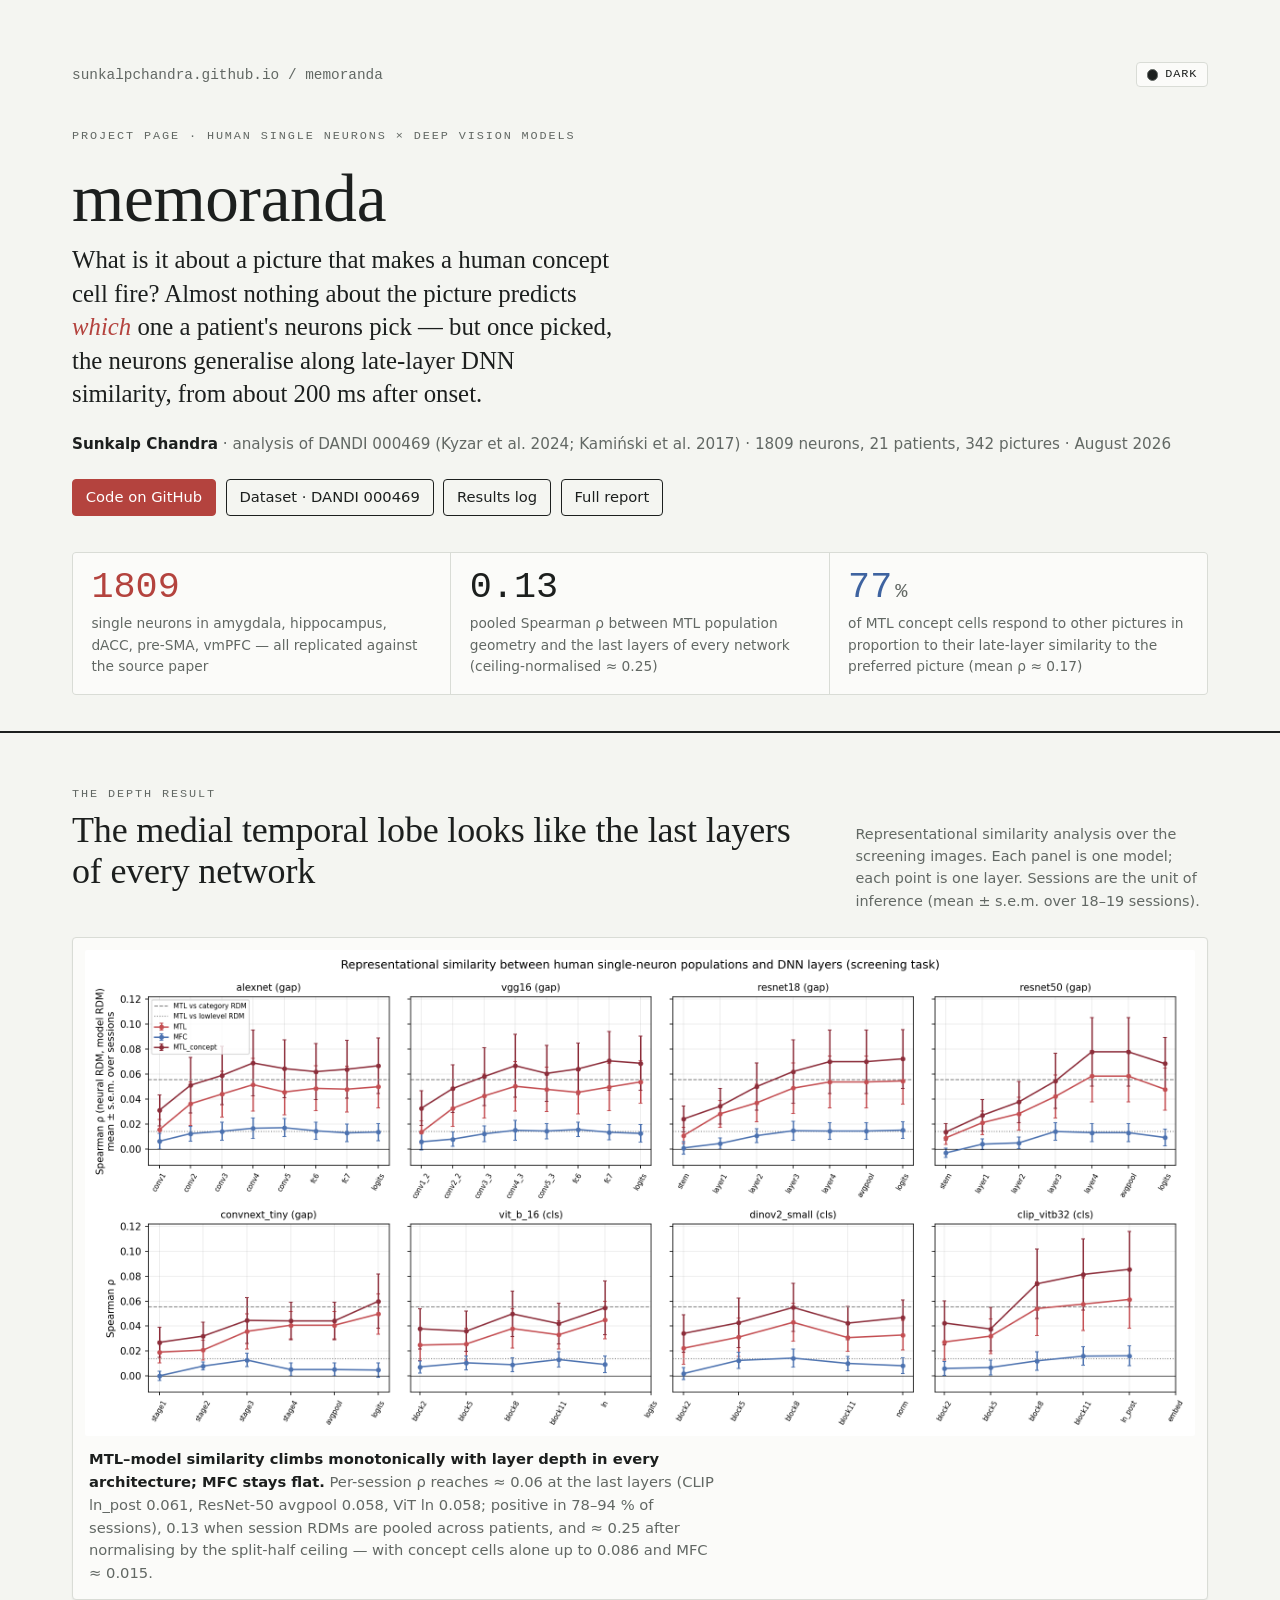
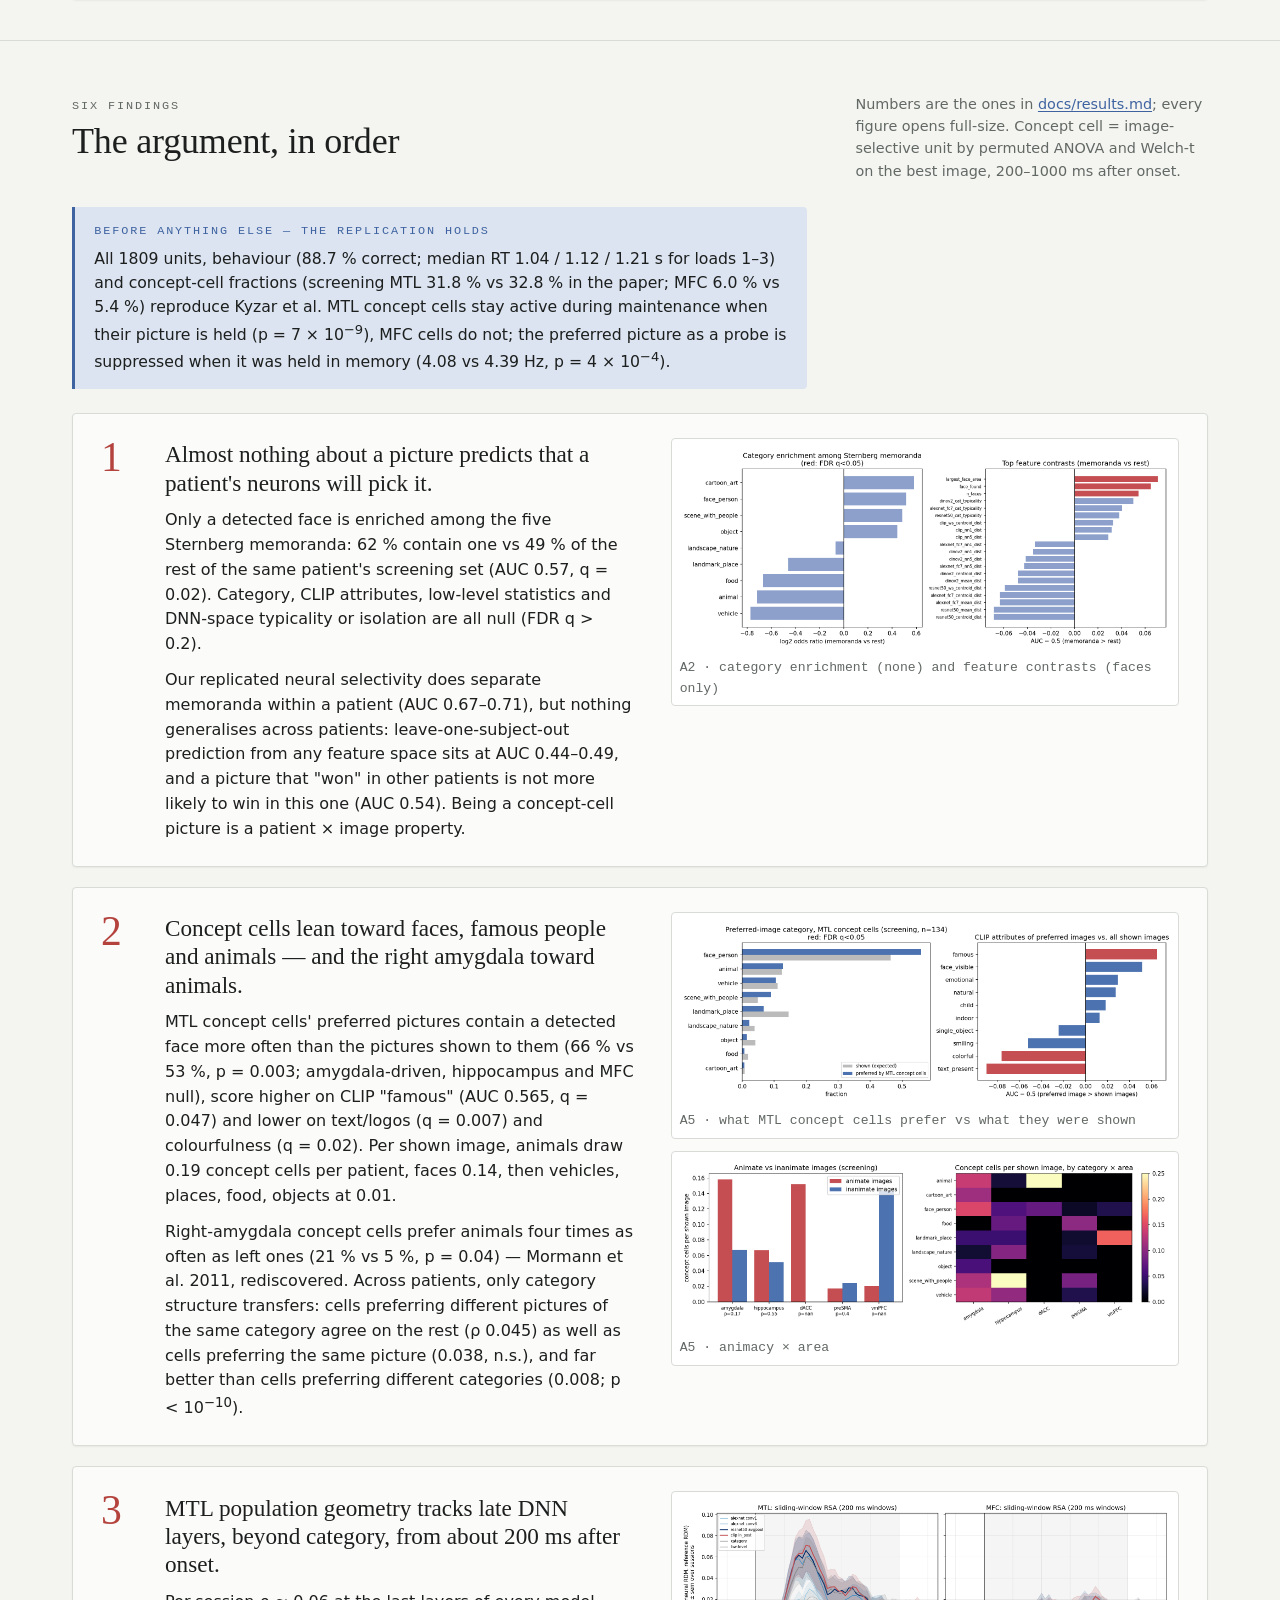
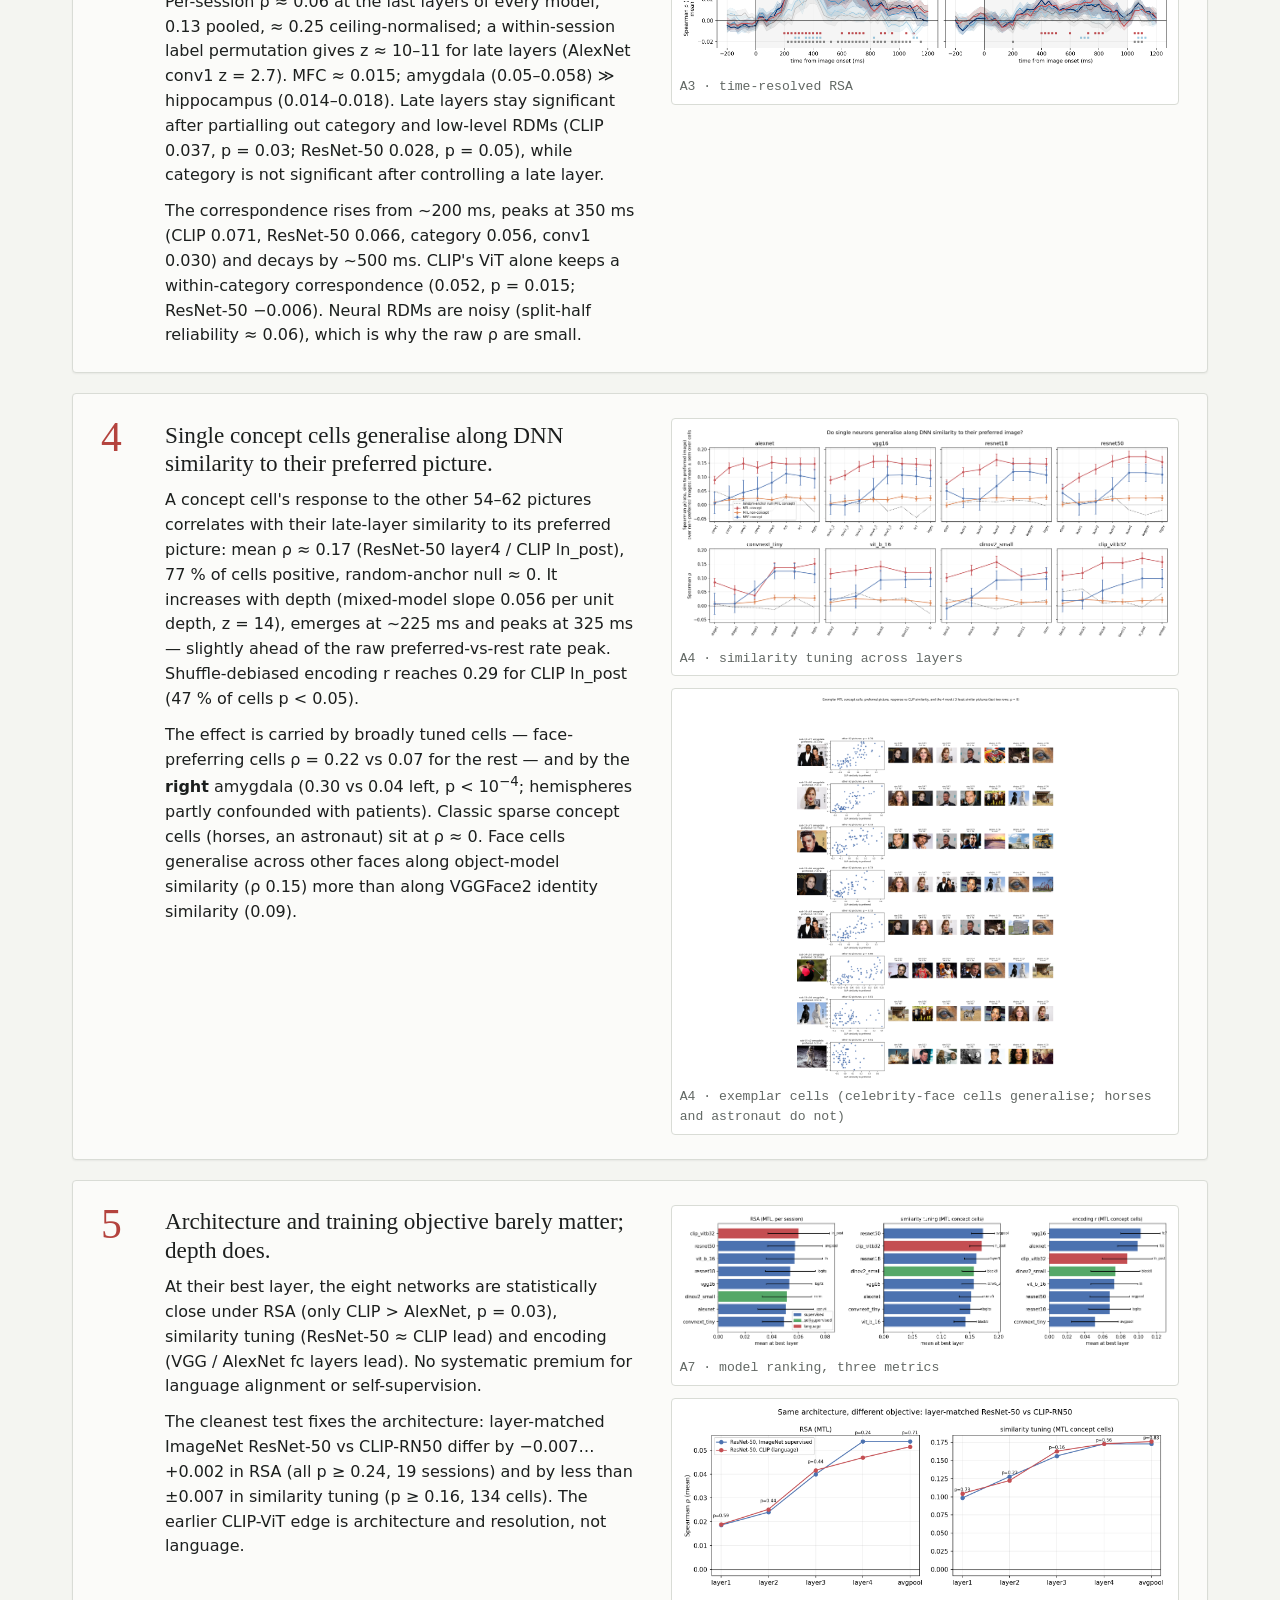
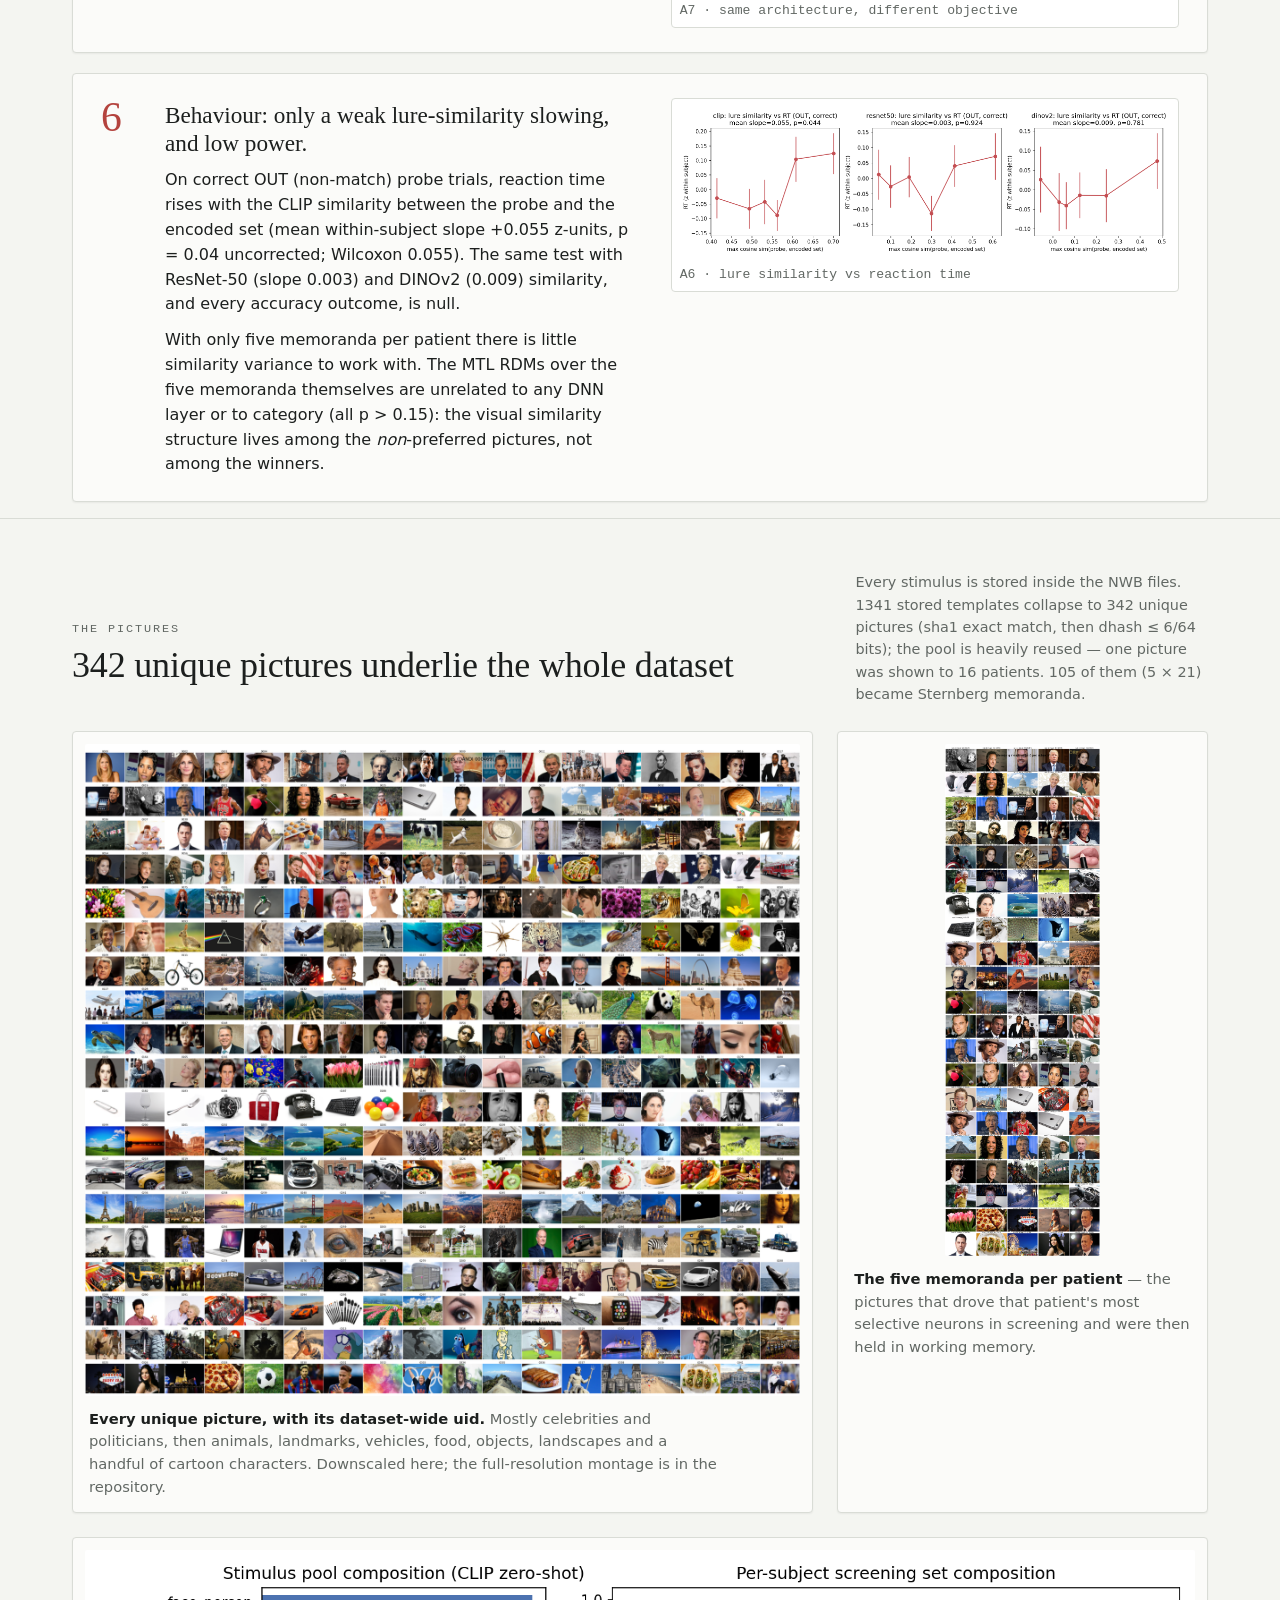
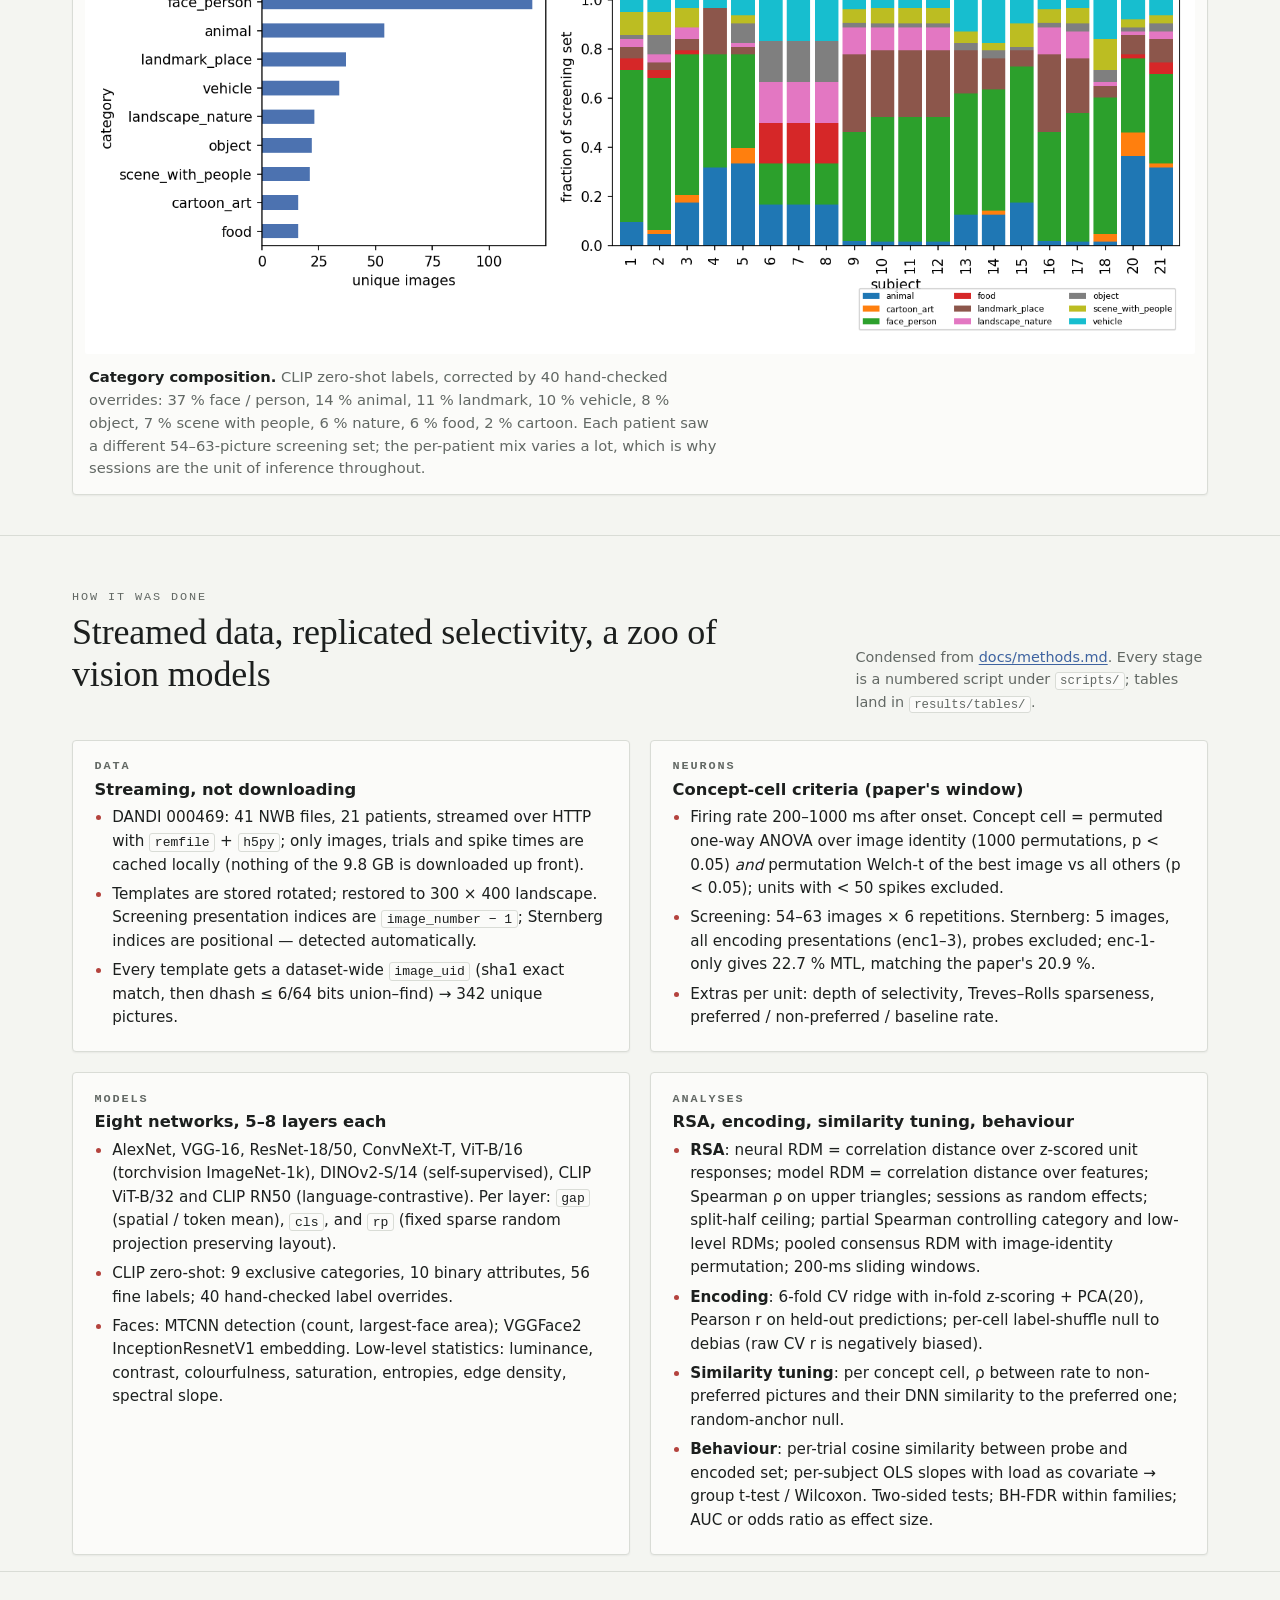
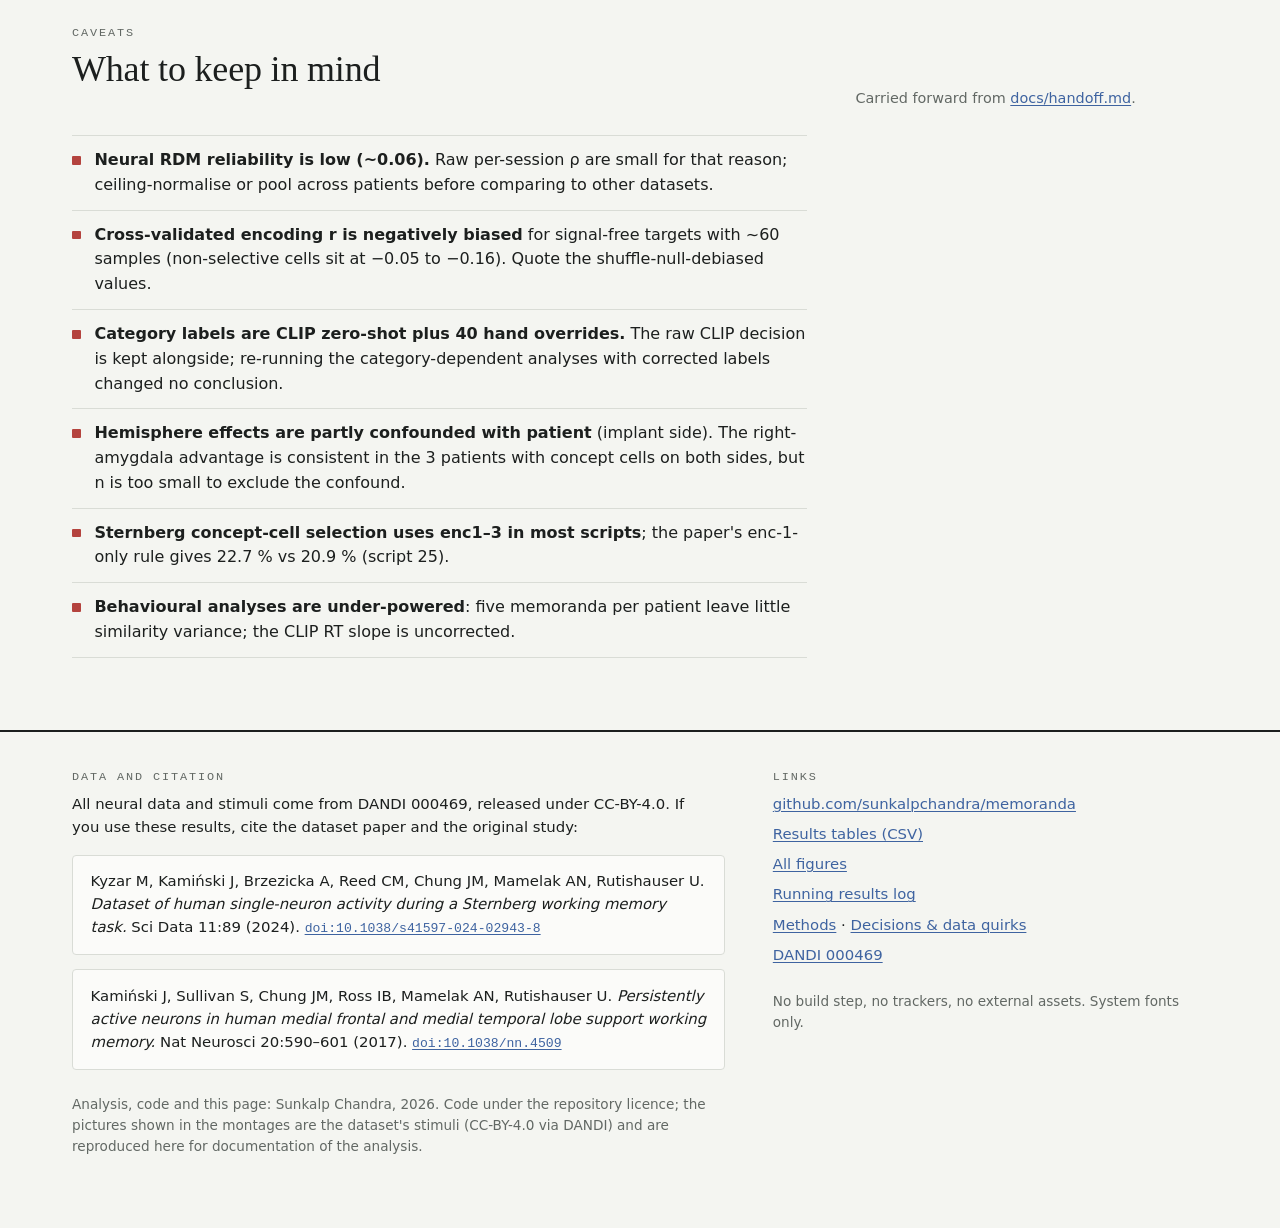
==== site/index.html @ dfa5770e "site: project page — masthead, depth hero, six findings, pictures, methods, caveats, citations" ====
<!DOCTYPE html>
<html lang="en">
<head>
<meta charset="utf-8">
<meta name="viewport" content="width=device-width, initial-scale=1">
<title>memoranda — what makes human concept cells fire?</title>
<meta name="description" content="Relating the pictures held in working memory by epilepsy patients (DANDI 000469) to single-neuron selectivity in the human medial temporal lobe through deep vision models.">
<meta name="author" content="Sunkalp Chandra">
<meta name="color-scheme" content="light dark">
<link rel="stylesheet" href="style.css">
<script>
  // Apply a stored theme before first paint to avoid a flash.
  (function () {
    try {
      var t = localStorage.getItem('memoranda-theme');
      if (t === 'dark' || t === 'light') document.documentElement.setAttribute('data-theme', t);
    } catch (e) {}
  })();
</script>
</head>
<body>
<a class="skip-link" href="#findings">Skip to findings</a>

<nav class="sitenav" aria-label="Section navigation">
  <div class="wrap">
    <a class="wordmark" href="#top">memoranda</a>
    <ul>
      <li><a href="#hero">Depth</a></li>
      <li><a href="#findings">Six findings</a></li>
      <li><a href="#pictures">The pictures</a></li>
      <li><a href="#methods">How it was done</a></li>
      <li><a href="#caveats">Caveats</a></li>
      <li><a href="#cite">Cite</a></li>
    </ul>
    <button class="theme-toggle" type="button" aria-pressed="false"><span class="swatch" aria-hidden="true"></span><span class="label">Dark</span></button>
  </div>
</nav>

<header class="masthead" id="top">
  <div class="wrap">
    <div class="topbar">
      <div class="crumbs mono small"><a href="https://sunkalpchandra.github.io/">sunkalpchandra.github.io</a> / memoranda</div>
      <button class="theme-toggle" type="button" aria-pressed="false"><span class="swatch" aria-hidden="true"></span><span class="label">Dark</span></button>
    </div>
    <div class="kicker" style="margin-top:2.5rem">
      <span class="eyebrow">Project page · human single neurons × deep vision models</span>
    </div>
    <h1>memoranda</h1>
    <p class="thesis">What is it about a picture that makes a human concept cell fire? Almost nothing about the picture predicts <em>which</em> one a patient's neurons pick — but once picked, the neurons generalise along late-layer DNN similarity, from about 200 ms after onset.</p>
    <p class="byline"><strong>Sunkalp Chandra</strong> · analysis of DANDI 000469 (Kyzar et al. 2024; Kamiński et al. 2017) · 1809 neurons, 21 patients, 342 pictures · August 2026</p>
    <ul class="links">
      <li><a class="primary" href="https://github.com/sunkalpchandra/memoranda">Code on GitHub</a></li>
      <li><a href="https://dandiarchive.org/dandiset/000469">Dataset · DANDI 000469</a></li>
      <li><a href="https://github.com/sunkalpchandra/memoranda/blob/main/docs/results.md">Results log</a></li>
      <li><a href="https://github.com/sunkalpchandra/memoranda/blob/main/results/report.html">Full report</a></li>
    </ul>
    <div class="stats" role="list" aria-label="Key numbers">
      <div class="stat" role="listitem">
        <div class="stat-value">1809</div>
        <div class="stat-label">single neurons in amygdala, hippocampus, dACC, pre-SMA, vmPFC — all replicated against the source paper</div>
      </div>
      <div class="stat" role="listitem">
        <div class="stat-value">0.13</div>
        <div class="stat-label">pooled Spearman ρ between MTL population geometry and the last layers of every network (ceiling-normalised ≈ 0.25)</div>
      </div>
      <div class="stat" role="listitem">
        <div class="stat-value">77<span class="unit">%</span></div>
        <div class="stat-label">of MTL concept cells respond to other pictures in proportion to their late-layer similarity to the preferred picture (mean ρ ≈ 0.17)</div>
      </div>
    </div>
  </div>
</header>

<main id="main">

  <section class="block" id="hero" aria-labelledby="hero-h">
    <div class="wrap">
      <div class="section-head">
        <div>
          <span class="eyebrow">The depth result</span>
          <h2 id="hero-h">The medial temporal lobe looks like the last layers of every network</h2>
        </div>
        <p class="muted small">Representational similarity analysis over the screening images. Each panel is one model; each point is one layer. Sessions are the unit of inference (mean ± s.e.m. over 18–19 sessions).</p>
      </div>
      <figure class="fig hero">
        <a class="figlink" href="figures/A3_rsa_layer_curves.png" data-caption="RSA layer curves: MTL vs eight networks">
          <img src="figures/A3_rsa_layer_curves.png" width="2400" height="1050" alt="Eight panels, one per network (AlexNet, VGG-16, ResNet-18, ResNet-50, ConvNeXt-T, ViT-B/16, DINOv2-S, CLIP ViT-B/32). In each, Spearman correlation between the MTL population RDM and the model layer RDM rises with layer depth for MTL and MTL concept cells (red curves), from around 0.01–0.03 at the first layer to 0.05–0.09 at the last; MFC (blue) stays flat near 0.01. Dashed lines mark the category RDM (0.055) and low-level RDM (0.014) baselines.">
        </a>
        <figcaption><strong>MTL–model similarity climbs monotonically with layer depth in every architecture; MFC stays flat.</strong> Per-session ρ reaches ≈ 0.06 at the last layers (CLIP ln_post 0.061, ResNet-50 avgpool 0.058, ViT ln 0.058; positive in 78–94 % of sessions), 0.13 when session RDMs are pooled across patients, and ≈ 0.25 after normalising by the split-half ceiling — with concept cells alone up to 0.086 and MFC ≈ 0.015.</figcaption>
      </figure>
    </div>
  </section>

  <section class="block" id="findings" aria-labelledby="findings-h">
    <div class="wrap">
      <div class="section-head">
        <div>
          <span class="eyebrow">Six findings</span>
          <h2 id="findings-h">The argument, in order</h2>
        </div>
        <p class="muted small">Numbers are the ones in <a href="https://github.com/sunkalpchandra/memoranda/blob/main/docs/results.md">docs/results.md</a>; every figure opens full-size. Concept cell = image-selective unit by permuted ANOVA and Welch-t on the best image, 200–1000 ms after onset.</p>
      </div>

      <aside class="preface" aria-label="Replication">
        <span class="eyebrow">Before anything else — the replication holds</span>
        <p>All 1809 units, behaviour (88.7 % correct; median RT 1.04 / 1.12 / 1.21 s for loads 1–3) and concept-cell fractions (screening MTL 31.8 % vs 32.8 % in the paper; MFC 6.0 % vs 5.4 %) reproduce Kyzar et al. MTL concept cells stay active during maintenance when their picture is held (p = 7 × 10<sup>−9</sup>), MFC cells do not; the preferred picture as a probe is suppressed when it was held in memory (4.08 vs 4.39 Hz, p = 4 × 10<sup>−4</sup>).</p>
      </aside>

      <div class="findings">

        <article class="finding" id="f1">
          <div class="text">
            <div class="n" aria-hidden="true">1</div>
            <h3>Almost nothing about a picture predicts that a patient's neurons will pick it.</h3>
            <p>Only a detected face is enriched among the five Sternberg memoranda: 62 % contain one vs 49 % of the rest of the same patient's screening set (AUC 0.57, q = 0.02). Category, CLIP attributes, low-level statistics and DNN-space typicality or isolation are all null (FDR q &gt; 0.2).</p>
            <p>Our replicated neural selectivity does separate memoranda within a patient (AUC 0.67–0.71), but nothing generalises across patients: leave-one-subject-out prediction from any feature space sits at AUC 0.44–0.49, and a picture that "won" in other patients is not more likely to win in this one (AUC 0.54). Being a concept-cell picture is a patient × image property.</p>
          </div>
          <div class="thumbs">
            <figure>
              <a class="figlink" href="figures/A2_enrichment_contrasts.png" data-caption="A2 — memoranda vs the rest of the screening set">
                <img src="figures/A2_enrichment_contrasts.png" width="1800" height="750" alt="Left: log2 odds ratio of each category among Sternberg memoranda vs the rest — no bar significant. Right: AUC minus 0.5 for the top feature contrasts; only largest face area, face found and number of faces are significant (red bars, AUC about 0.55–0.57).">
              </a>
              <figcaption>A2 · category enrichment (none) and feature contrasts (faces only)</figcaption>
            </figure>
          </div>
        </article>

        <article class="finding" id="f2">
          <div class="text">
            <div class="n" aria-hidden="true">2</div>
            <h3>Concept cells lean toward faces, famous people and animals — and the right amygdala toward animals.</h3>
            <p>MTL concept cells' preferred pictures contain a detected face more often than the pictures shown to them (66 % vs 53 %, p = 0.003; amygdala-driven, hippocampus and MFC null), score higher on CLIP "famous" (AUC 0.565, q = 0.047) and lower on text/logos (q = 0.007) and colourfulness (q = 0.02). Per shown image, animals draw 0.19 concept cells per patient, faces 0.14, then vehicles, places, food, objects at 0.01.</p>
            <p>Right-amygdala concept cells prefer animals four times as often as left ones (21 % vs 5 %, p = 0.04) — Mormann et al. 2011, rediscovered. Across patients, only category structure transfers: cells preferring different pictures of the same category agree on the rest (ρ 0.045) as well as cells preferring the same picture (0.038, n.s.), and far better than cells preferring different categories (0.008; p &lt; 10<sup>−10</sup>).</p>
          </div>
          <div class="thumbs">
            <figure>
              <a class="figlink" href="figures/A5_concept_cell_preferences.png" data-caption="A5 — preferred-image category and CLIP attributes of MTL concept cells">
                <img src="figures/A5_concept_cell_preferences.png" width="1800" height="675" alt="Left: fraction of MTL concept cells (n = 134) preferring each category (blue) vs the fraction shown (grey); faces/people 56 % preferred vs 46 % shown, landmarks under-preferred. Right: AUC minus 0.5 for CLIP attributes of preferred vs shown images; famous positive and significant, colorful and text_present negative and significant.">
              </a>
              <figcaption>A5 · what MTL concept cells prefer vs what they were shown</figcaption>
            </figure>
            <figure>
              <a class="figlink" href="figures/A5_animacy.png" data-caption="A5 — animate vs inanimate preference by area, and concept cells per shown image by category × area">
                <img src="figures/A5_animacy.png" width="1800" height="630" alt="Left: concept cells per shown image for animate vs inanimate pictures by area — amygdala 0.16 vs 0.07, hippocampus 0.07 vs 0.05, small in pre-SMA, vmPFC dominated by inanimate landmarks. Right: heatmap of concept cells per shown image by category and area.">
              </a>
              <figcaption>A5 · animacy × area</figcaption>
            </figure>
          </div>
        </article>

        <article class="finding" id="f3">
          <div class="text">
            <div class="n" aria-hidden="true">3</div>
            <h3>MTL population geometry tracks late DNN layers, beyond category, from about 200 ms after onset.</h3>
            <p>Per-session ρ ≈ 0.06 at the last layers of every model, 0.13 pooled, ≈ 0.25 ceiling-normalised; a within-session label permutation gives z ≈ 10–11 for late layers (AlexNet conv1 z = 2.7). MFC ≈ 0.015; amygdala (0.05–0.058) ≫ hippocampus (0.014–0.018). Late layers stay significant after partialling out category and low-level RDMs (CLIP 0.037, p = 0.03; ResNet-50 0.028, p = 0.05), while category is not significant after controlling a late layer.</p>
            <p>The correspondence rises from ~200 ms, peaks at 350 ms (CLIP 0.071, ResNet-50 0.066, category 0.056, conv1 0.030) and decays by ~500 ms. CLIP's ViT alone keeps a within-category correspondence (0.052, p = 0.015; ResNet-50 −0.006). Neural RDMs are noisy (split-half reliability ≈ 0.06), which is why the raw ρ are small.</p>
          </div>
          <div class="thumbs">
            <figure>
              <a class="figlink" href="figures/A3_time_resolved.png" data-caption="A3 — sliding-window RSA (200-ms windows), MTL and MFC">
                <img src="figures/A3_time_resolved.png" width="1950" height="675" alt="Two panels of sliding-window RSA. MTL: Spearman correlation with CLIP ln_post, ResNet-50 avgpool, category, AlexNet conv4 rises from ~200 ms after image onset to a 0.06–0.07 peak at 350 ms and decays by 500 ms; conv1 and low-level RDMs peak near 0.02–0.03. MFC: small sustained correspondence around 0.015 between 400 and 800 ms.">
              </a>
              <figcaption>A3 · time-resolved RSA</figcaption>
            </figure>
          </div>
        </article>

        <article class="finding" id="f4">
          <div class="text">
            <div class="n" aria-hidden="true">4</div>
            <h3>Single concept cells generalise along DNN similarity to their preferred picture.</h3>
            <p>A concept cell's response to the other 54–62 pictures correlates with their late-layer similarity to its preferred picture: mean ρ ≈ 0.17 (ResNet-50 layer4 / CLIP ln_post), 77 % of cells positive, random-anchor null ≈ 0. It increases with depth (mixed-model slope 0.056 per unit depth, z = 14), emerges at ~225 ms and peaks at 325 ms — slightly ahead of the raw preferred-vs-rest rate peak. Shuffle-debiased encoding r reaches 0.29 for CLIP ln_post (47 % of cells p &lt; 0.05).</p>
            <p>The effect is carried by broadly tuned cells — face-preferring cells ρ = 0.22 vs 0.07 for the rest — and by the <strong>right</strong> amygdala (0.30 vs 0.04 left, p &lt; 10<sup>−4</sup>; hemispheres partly confounded with patients). Classic sparse concept cells (horses, an astronaut) sit at ρ ≈ 0. Face cells generalise across other faces along object-model similarity (ρ 0.15) more than along VGGFace2 identity similarity (0.09).</p>
          </div>
          <div class="thumbs">
            <figure>
              <a class="figlink" href="figures/A4_similarity_tuning.png" data-caption="A4 — similarity tuning by layer for MTL concept, MTL non-concept and MFC concept cells">
                <img src="figures/A4_similarity_tuning.png" width="2400" height="1050" alt="Eight panels, one per network, of the mean Spearman correlation between a cell's firing rate to non-preferred pictures and their DNN similarity to the preferred picture. MTL concept cells (red) rise from about 0.08 at early layers to 0.15–0.17 at late layers; MFC concept cells (blue) rise to about 0.10; MTL non-concept cells stay near 0.02; the random-anchor null hovers around zero.">
              </a>
              <figcaption>A4 · similarity tuning across layers</figcaption>
            </figure>
            <figure class="tall">
              <a class="figlink" href="figures/A4_example_cells.png" data-caption="A4 — exemplar amygdala concept cells: preferred picture, rate vs CLIP similarity, most and least similar pictures">
                <img src="figures/A4_example_cells.png" width="1512" height="2236" alt="Eight rows of exemplar amygdala concept cells. Each row shows the preferred picture, a scatter of firing rate against CLIP similarity to that picture over the other 62 pictures, and the four most and three least similar pictures with their rates. Celebrity-face cells (Kim and Kanye, Jennifer Lawrence, Elvis, Angelina Jolie, Tiger Woods) have correlations 0.66–0.79 and fire to other celebrity faces; a horses cell and an astronaut cell have correlations near 0.01.">
              </a>
              <figcaption>A4 · exemplar cells (celebrity-face cells generalise; horses and astronaut do not)</figcaption>
            </figure>
          </div>
        </article>

        <article class="finding" id="f5">
          <div class="text">
            <div class="n" aria-hidden="true">5</div>
            <h3>Architecture and training objective barely matter; depth does.</h3>
            <p>At their best layer, the eight networks are statistically close under RSA (only CLIP &gt; AlexNet, p = 0.03), similarity tuning (ResNet-50 ≈ CLIP lead) and encoding (VGG / AlexNet fc layers lead). No systematic premium for language alignment or self-supervision.</p>
            <p>The cleanest test fixes the architecture: layer-matched ImageNet ResNet-50 vs CLIP-RN50 differ by −0.007…+0.002 in RSA (all p ≥ 0.24, 19 sessions) and by less than ±0.007 in similarity tuning (p ≥ 0.16, 134 cells). The earlier CLIP-ViT edge is architecture and resolution, not language.</p>
          </div>
          <div class="thumbs">
            <figure>
              <a class="figlink" href="figures/A7_model_comparison.png" data-caption="A7 — best-layer score per network under RSA, similarity tuning and encoding">
                <img src="figures/A7_model_comparison.png" width="2250" height="630" alt="Three horizontal bar charts ranking eight networks at their best layer: RSA (CLIP 0.060 to ConvNeXt 0.049), similarity tuning (ResNet-50 and CLIP about 0.17 to ViT 0.14), encoding r (VGG-16 fc7 0.10 to ConvNeXt 0.05). Error bars overlap throughout; bars coloured by supervised, self-supervised or language objective.">
              </a>
              <figcaption>A7 · model ranking, three metrics</figcaption>
            </figure>
            <figure>
              <a class="figlink" href="figures/A7_objective_contrast.png" data-caption="A7 — layer-matched ResNet-50 (ImageNet) vs CLIP-RN50">
                <img src="figures/A7_objective_contrast.png" width="1650" height="630" alt="Two line charts over layer1–layer4 and avgpool comparing ImageNet-supervised ResNet-50 (blue) with CLIP-trained ResNet-50 (red). RSA and similarity tuning curves overlap at every layer, both rising with depth; per-layer p-values range 0.16 to 0.83.">
              </a>
              <figcaption>A7 · same architecture, different objective</figcaption>
            </figure>
          </div>
        </article>

        <article class="finding" id="f6">
          <div class="text">
            <div class="n" aria-hidden="true">6</div>
            <h3>Behaviour: only a weak lure-similarity slowing, and low power.</h3>
            <p>On correct OUT (non-match) probe trials, reaction time rises with the CLIP similarity between the probe and the encoded set (mean within-subject slope +0.055 z-units, p = 0.04 uncorrected; Wilcoxon 0.055). The same test with ResNet-50 (slope 0.003) and DINOv2 (0.009) similarity, and every accuracy outcome, is null.</p>
            <p>With only five memoranda per patient there is little similarity variance to work with. The MTL RDMs over the five memoranda themselves are unrelated to any DNN layer or to category (all p &gt; 0.15): the visual similarity structure lives among the <em>non</em>-preferred pictures, not among the winners.</p>
          </div>
          <div class="thumbs">
            <figure>
              <a class="figlink" href="figures/A6_behavior.png" data-caption="A6 — OUT-trial RT vs probe–set similarity in three feature spaces">
                <img src="figures/A6_behavior.png" width="1950" height="600" alt="Three panels of within-subject z-scored reaction time on correct OUT trials against maximum cosine similarity between probe and encoded set, binned. CLIP: RT rises from about −0.05 to +0.12 with similarity (mean slope 0.055, p = 0.044). ResNet-50 (slope 0.003, p = 0.92) and DINOv2 (slope 0.009, p = 0.78) show no trend.">
              </a>
              <figcaption>A6 · lure similarity vs reaction time</figcaption>
            </figure>
          </div>
        </article>

      </div>
    </div>
  </section>

  <section class="block" id="pictures" aria-labelledby="pictures-h">
    <div class="wrap">
      <div class="section-head">
        <div>
          <span class="eyebrow">The pictures</span>
          <h2 id="pictures-h">342 unique pictures underlie the whole dataset</h2>
        </div>
        <p class="muted small">Every stimulus is stored inside the NWB files. 1341 stored templates collapse to 342 unique pictures (sha1 exact match, then dhash ≤ 6/64 bits); the pool is heavily reused — one picture was shown to 16 patients. 105 of them (5 × 21) became Sternberg memoranda.</p>
      </div>
      <div class="pictures-grid">
        <figure class="fig">
          <a class="figlink" href="figures/montage_all_unique.png" data-caption="All 342 unique stimulus pictures with their dataset-wide uids">
            <img src="figures/montage_all_unique.png" width="1600" height="1458" alt="Contact-sheet montage of all 342 unique stimulus pictures, 18 per row, each labelled with its uid: celebrities and politicians, animals, landmarks, vehicles, food, everyday objects, landscapes and a few cartoon characters.">
          </a>
          <figcaption><strong>Every unique picture, with its dataset-wide uid.</strong> Mostly celebrities and politicians, then animals, landmarks, vehicles, food, objects, landscapes and a handful of cartoon characters. Downscaled here; the full-resolution montage is in the repository.</figcaption>
        </figure>
        <figure class="fig tallfig">
          <a class="figlink" href="figures/montage_sternberg_by_subject.png" data-caption="The five Sternberg memoranda of each patient">
            <img src="figures/montage_sternberg_by_subject.png" width="1050" height="3465" alt="Tall montage with one row per patient showing the five pictures each patient held in working memory during the Sternberg task.">
          </a>
          <figcaption><strong>The five memoranda per patient</strong> — the pictures that drove that patient's most selective neurons in screening and were then held in working memory.</figcaption>
        </figure>
      </div>
      <figure class="fig">
        <a class="figlink" href="figures/A1_composition.png" data-caption="A1 — category composition of the pool and of each patient's screening set">
          <img src="figures/A1_composition.png" width="1650" height="600" alt="Left: bar chart of unique images per category — faces/people about 120, animals about 55, landmarks about 37, vehicles about 34, then landscapes, objects, scenes with people, cartoon art and food at 15–23 each. Right: stacked bars of category fraction per patient's screening set, showing faces dominating most sets with patient-specific mixes.">
        </a>
        <figcaption><strong>Category composition.</strong> CLIP zero-shot labels, corrected by 40 hand-checked overrides: 37 % face / person, 14 % animal, 11 % landmark, 10 % vehicle, 8 % object, 7 % scene with people, 6 % nature, 6 % food, 2 % cartoon. Each patient saw a different 54–63-picture screening set; the per-patient mix varies a lot, which is why sessions are the unit of inference throughout.</figcaption>
      </figure>
    </div>
  </section>

  <section class="block" id="methods" aria-labelledby="methods-h">
    <div class="wrap">
      <div class="section-head">
        <div>
          <span class="eyebrow">How it was done</span>
          <h2 id="methods-h">Streamed data, replicated selectivity, a zoo of vision models</h2>
        </div>
        <p class="muted small">Condensed from <a href="https://github.com/sunkalpchandra/memoranda/blob/main/docs/methods.md">docs/methods.md</a>. Every stage is a numbered script under <code>scripts/</code>; tables land in <code>results/tables/</code>.</p>
      </div>
      <div class="methods">
        <div class="method">
          <h3><span class="eyebrow">Data</span>Streaming, not downloading</h3>
          <ul>
            <li>DANDI 000469: 41 NWB files, 21 patients, streamed over HTTP with <code>remfile</code> + <code>h5py</code>; only images, trials and spike times are cached locally (nothing of the 9.8 GB is downloaded up front).</li>
            <li>Templates are stored rotated; restored to 300 × 400 landscape. Screening presentation indices are <code>image_number − 1</code>; Sternberg indices are positional — detected automatically.</li>
            <li>Every template gets a dataset-wide <code>image_uid</code> (sha1 exact match, then dhash ≤ 6/64 bits union–find) → 342 unique pictures.</li>
          </ul>
        </div>
        <div class="method">
          <h3><span class="eyebrow">Neurons</span>Concept-cell criteria (paper's window)</h3>
          <ul>
            <li>Firing rate 200–1000 ms after onset. Concept cell = permuted one-way ANOVA over image identity (1000 permutations, p &lt; 0.05) <em>and</em> permutation Welch-t of the best image vs all others (p &lt; 0.05); units with &lt; 50 spikes excluded.</li>
            <li>Screening: 54–63 images × 6 repetitions. Sternberg: 5 images, all encoding presentations (enc1–3), probes excluded; enc-1-only gives 22.7 % MTL, matching the paper's 20.9 %.</li>
            <li>Extras per unit: depth of selectivity, Treves–Rolls sparseness, preferred / non-preferred / baseline rate.</li>
          </ul>
        </div>
        <div class="method">
          <h3><span class="eyebrow">Models</span>Eight networks, 5–8 layers each</h3>
          <ul>
            <li>AlexNet, VGG-16, ResNet-18/50, ConvNeXt-T, ViT-B/16 (torchvision ImageNet-1k), DINOv2-S/14 (self-supervised), CLIP ViT-B/32 and CLIP RN50 (language-contrastive). Per layer: <code>gap</code> (spatial / token mean), <code>cls</code>, and <code>rp</code> (fixed sparse random projection preserving layout).</li>
            <li>CLIP zero-shot: 9 exclusive categories, 10 binary attributes, 56 fine labels; 40 hand-checked label overrides.</li>
            <li>Faces: MTCNN detection (count, largest-face area); VGGFace2 InceptionResnetV1 embedding. Low-level statistics: luminance, contrast, colourfulness, saturation, entropies, edge density, spectral slope.</li>
          </ul>
        </div>
        <div class="method">
          <h3><span class="eyebrow">Analyses</span>RSA, encoding, similarity tuning, behaviour</h3>
          <ul>
            <li><strong>RSA</strong>: neural RDM = correlation distance over z-scored unit responses; model RDM = correlation distance over features; Spearman ρ on upper triangles; sessions as random effects; split-half ceiling; partial Spearman controlling category and low-level RDMs; pooled consensus RDM with image-identity permutation; 200-ms sliding windows.</li>
            <li><strong>Encoding</strong>: 6-fold CV ridge with in-fold z-scoring + PCA(20), Pearson r on held-out predictions; per-cell label-shuffle null to debias (raw CV r is negatively biased).</li>
            <li><strong>Similarity tuning</strong>: per concept cell, ρ between rate to non-preferred pictures and their DNN similarity to the preferred one; random-anchor null.</li>
            <li><strong>Behaviour</strong>: per-trial cosine similarity between probe and encoded set; per-subject OLS slopes with load as covariate → group t-test / Wilcoxon. Two-sided tests; BH-FDR within families; AUC or odds ratio as effect size.</li>
          </ul>
        </div>
      </div>
    </div>
  </section>

  <section class="block" id="caveats" aria-labelledby="caveats-h">
    <div class="wrap">
      <div class="section-head">
        <div>
          <span class="eyebrow">Caveats</span>
          <h2 id="caveats-h">What to keep in mind</h2>
        </div>
        <p class="muted small">Carried forward from <a href="https://github.com/sunkalpchandra/memoranda/blob/main/docs/handoff.md">docs/handoff.md</a>.</p>
      </div>
      <ul class="caveats">
        <li><strong>Neural RDM reliability is low (~0.06).</strong> Raw per-session ρ are small for that reason; ceiling-normalise or pool across patients before comparing to other datasets.</li>
        <li><strong>Cross-validated encoding r is negatively biased</strong> for signal-free targets with ~60 samples (non-selective cells sit at −0.05 to −0.16). Quote the shuffle-null-debiased values.</li>
        <li><strong>Category labels are CLIP zero-shot plus 40 hand overrides.</strong> The raw CLIP decision is kept alongside; re-running the category-dependent analyses with corrected labels changed no conclusion.</li>
        <li><strong>Hemisphere effects are partly confounded with patient</strong> (implant side). The right-amygdala advantage is consistent in the 3 patients with concept cells on both sides, but n is too small to exclude the confound.</li>
        <li><strong>Sternberg concept-cell selection uses enc1–3 in most scripts</strong>; the paper's enc-1-only rule gives 22.7 % vs 20.9 % (script 25).</li>
        <li><strong>Behavioural analyses are under-powered</strong>: five memoranda per patient leave little similarity variance; the CLIP RT slope is uncorrected.</li>
      </ul>
    </div>
  </section>

</main>

<footer class="site-footer" id="cite">
  <div class="wrap">
    <div class="footer-grid">
      <div>
        <span class="eyebrow">Data and citation</span>
        <p class="prose">All neural data and stimuli come from DANDI 000469, released under CC-BY-4.0. If you use these results, cite the dataset paper and the original study:</p>
        <div class="cite">
          <p>Kyzar M, Kamiński J, Brzezicka A, Reed CM, Chung JM, Mamelak AN, Rutishauser U. <em>Dataset of human single-neuron activity during a Sternberg working memory task.</em> Sci Data 11:89 (2024). <span class="doi"><a href="https://doi.org/10.1038/s41597-024-02943-8">doi:10.1038/s41597-024-02943-8</a></span></p>
        </div>
        <div class="cite">
          <p>Kamiński J, Sullivan S, Chung JM, Ross IB, Mamelak AN, Rutishauser U. <em>Persistently active neurons in human medial frontal and medial temporal lobe support working memory.</em> Nat Neurosci 20:590–601 (2017). <span class="doi"><a href="https://doi.org/10.1038/nn.4509">doi:10.1038/nn.4509</a></span></p>
        </div>
        <p class="colophon">Analysis, code and this page: Sunkalp Chandra, 2026. Code under the repository licence; the pictures shown in the montages are the dataset's stimuli (CC-BY-4.0 via DANDI) and are reproduced here for documentation of the analysis.</p>
      </div>
      <div>
        <span class="eyebrow">Links</span>
        <ul>
          <li><a href="https://github.com/sunkalpchandra/memoranda">github.com/sunkalpchandra/memoranda</a></li>
          <li><a href="https://github.com/sunkalpchandra/memoranda/tree/main/results/tables">Results tables (CSV)</a></li>
          <li><a href="https://github.com/sunkalpchandra/memoranda/tree/main/results/figures">All figures</a></li>
          <li><a href="https://github.com/sunkalpchandra/memoranda/blob/main/docs/results.md">Running results log</a></li>
          <li><a href="https://github.com/sunkalpchandra/memoranda/blob/main/docs/methods.md">Methods</a> · <a href="https://github.com/sunkalpchandra/memoranda/blob/main/docs/decisions.md">Decisions &amp; data quirks</a></li>
          <li><a href="https://dandiarchive.org/dandiset/000469">DANDI 000469</a></li>
        </ul>
        <p class="colophon">No build step, no trackers, no external assets. System fonts only.</p>
      </div>
    </div>
  </div>
</footer>

<div class="lightbox" id="lightbox" role="dialog" aria-modal="true" aria-label="Figure viewer" aria-hidden="true">
  <button type="button" class="lb-close">Close (Esc)</button>
  <button type="button" class="lb-prev" aria-label="Previous figure">&larr; Prev</button>
  <img alt="">
  <button type="button" class="lb-next" aria-label="Next figure">Next &rarr;</button>
  <div class="lb-cap" aria-live="polite"></div>
</div>

<script src="main.js"></script>
</body>
</html>
---- site/style.css ----
/* memoranda — project page styles. Vanilla CSS, no build step. */

:root {
  --paper: #F4F5F1;
  --ink: #1C1F1E;
  --muted: #626864;
  --rule: #D9DCD6;
  --card: #FBFBF9;
  --accent: #B4433E;
  --accent-soft: #F1DDDB;
  --secondary: #3E63A0;
  --secondary-soft: #DCE4F1;
  --shadow: 0 1px 2px rgba(28, 31, 30, 0.06);

  --serif: "Iowan Old Style", "Palatino Linotype", Palatino, Georgia, serif;
  --sans: "Avenir Next", "Segoe UI", system-ui, sans-serif;
  --mono: "SF Mono", Menlo, Consolas, monospace;

  --max: 76rem;
  --prose: 68ch;
  --radius: 4px;

  color-scheme: light;
}

@media (prefers-color-scheme: dark) {
  :root:not([data-theme="light"]) {
    --paper: #141716;
    --ink: #E4E7E1;
    --muted: #9AA09B;
    --rule: #2A2F2C;
    --card: #1B1F1D;
    --accent: #E37A74;
    --accent-soft: #3A2422;
    --secondary: #7EA1DA;
    --secondary-soft: #1F2A3A;
    --shadow: 0 1px 2px rgba(0, 0, 0, 0.35);
    color-scheme: dark;
  }
}

:root[data-theme="dark"] {
  --paper: #141716;
  --ink: #E4E7E1;
  --muted: #9AA09B;
  --rule: #2A2F2C;
  --card: #1B1F1D;
  --accent: #E37A74;
  --accent-soft: #3A2422;
  --secondary: #7EA1DA;
  --secondary-soft: #1F2A3A;
  --shadow: 0 1px 2px rgba(0, 0, 0, 0.35);
  color-scheme: dark;
}

*, *::before, *::after { box-sizing: border-box; }

html { scroll-behavior: smooth; }
@media (prefers-reduced-motion: reduce) {
  html { scroll-behavior: auto; }
  *, *::before, *::after { transition: none !important; animation: none !important; }
}

body {
  margin: 0;
  background: var(--paper);
  color: var(--ink);
  font-family: var(--sans);
  font-size: 17px;
  line-height: 1.55;
  -webkit-font-smoothing: antialiased;
  text-rendering: optimizeLegibility;
}

img { max-width: 100%; height: auto; display: block; }

a { color: var(--secondary); text-decoration: underline; text-decoration-thickness: 1px; text-underline-offset: 2px; }
a:hover { color: var(--accent); }
:focus-visible { outline: 2px solid var(--secondary); outline-offset: 3px; border-radius: 2px; }

h1, h2, .display { font-family: var(--serif); font-weight: 500; letter-spacing: -0.005em; }
h1 { font-size: clamp(2.6rem, 6vw, 4.2rem); line-height: 1.02; margin: 0 0 0.6rem; }
h2 { font-size: clamp(1.7rem, 3vw, 2.25rem); line-height: 1.15; margin: 0.15rem 0 1.2rem; }
h3 { font-family: var(--sans); font-size: 1.15rem; line-height: 1.3; margin: 0 0 0.5rem; font-weight: 600; }
p { margin: 0 0 1rem; }
.prose { max-width: var(--prose); }
.muted { color: var(--muted); }
small, .small { font-size: 0.9rem; }

.mono, .num, code, .eyebrow, .tag, .stat-value {
  font-family: var(--mono);
  font-variant-numeric: tabular-nums;
}
code { font-size: 0.86em; background: var(--card); border: 1px solid var(--rule); border-radius: 3px; padding: 0.05em 0.35em; }

.eyebrow {
  display: block;
  font-size: 0.74rem;
  text-transform: uppercase;
  letter-spacing: 0.16em;
  color: var(--muted);
  margin-bottom: 0.4rem;
}

.wrap { max-width: var(--max); margin: 0 auto; padding: 0 clamp(1rem, 4vw, 2.5rem); }

/* ---------- top bar & sticky nav ---------- */
.topbar {
  display: flex; align-items: center; justify-content: space-between; gap: 1rem;
  padding: 0.9rem 0 0;
  font-size: 0.9rem;
}
.topbar .crumbs { color: var(--muted); }
.topbar .crumbs a { color: var(--muted); text-decoration: none; }
.topbar .crumbs a:hover { color: var(--accent); }

.theme-toggle {
  appearance: none; -webkit-appearance: none;
  font: inherit; font-family: var(--mono); font-size: 0.74rem; letter-spacing: 0.08em; text-transform: uppercase;
  color: var(--ink); background: var(--card); border: 1px solid var(--rule); border-radius: var(--radius);
  padding: 0.35rem 0.6rem; cursor: pointer; line-height: 1;
  display: inline-flex; align-items: center; gap: 0.45rem;
}
.theme-toggle:hover { border-color: var(--muted); }
.theme-toggle .swatch { width: 0.7rem; height: 0.7rem; border-radius: 50%; border: 1px solid var(--muted); background: var(--ink); }
:root[data-theme="dark"] .theme-toggle .swatch { background: var(--paper); }

.sitenav {
  position: fixed; top: 0; left: 0; right: 0; z-index: 50;
  background: var(--paper);
  border-bottom: 1px solid var(--rule);
  transform: translateY(-100%);
  opacity: 0;
  transition: transform 180ms ease, opacity 180ms ease;
  box-shadow: var(--shadow);
}
.sitenav.is-visible { transform: translateY(0); opacity: 1; }
.sitenav .wrap { display: flex; align-items: center; gap: 1.5rem; height: 2.75rem; }
.sitenav .wordmark { font-family: var(--serif); font-size: 1.15rem; color: var(--ink); text-decoration: none; margin-right: auto; }
.sitenav ul { list-style: none; margin: 0; padding: 0; display: flex; gap: 1.25rem; overflow-x: auto; }
.sitenav li a { font-family: var(--mono); font-size: 0.74rem; text-transform: uppercase; letter-spacing: 0.1em; color: var(--muted); text-decoration: none; white-space: nowrap; }
.sitenav li a:hover { color: var(--accent); }
@media (max-width: 800px) {
  .sitenav ul { display: none; }
}

/* ---------- masthead ---------- */
.masthead { padding: 3rem 0 2.25rem; border-bottom: 2px solid var(--ink); }
.masthead .kicker { margin-bottom: 1.2rem; }
.thesis {
  font-family: var(--serif);
  font-size: clamp(1.25rem, 2.2vw, 1.55rem);
  line-height: 1.35;
  max-width: 44ch;
  margin: 0 0 1.4rem;
}
.thesis em { font-style: italic; color: var(--accent); }
.byline { color: var(--muted); font-size: 0.95rem; margin-bottom: 1.4rem; }
.byline strong { color: var(--ink); font-weight: 600; }
.links { display: flex; flex-wrap: wrap; gap: 0.6rem; margin: 0 0 2.25rem; padding: 0; list-style: none; }
.links a {
  display: inline-block; text-decoration: none; color: var(--ink);
  border: 1px solid var(--ink); border-radius: var(--radius);
  padding: 0.4rem 0.8rem; font-size: 0.92rem; font-weight: 500;
}
.links a:hover { background: var(--ink); color: var(--paper); }
.links a.primary { background: var(--accent); border-color: var(--accent); color: #fff; }
.links a.primary:hover { background: var(--ink); border-color: var(--ink); }

.stats { display: grid; grid-template-columns: repeat(3, 1fr); gap: 1px; background: var(--rule); border: 1px solid var(--rule); border-radius: var(--radius); overflow: hidden; }
.stat { background: var(--card); padding: 1rem 1.15rem 1.05rem; }
.stat-value { font-size: clamp(1.7rem, 3vw, 2.3rem); line-height: 1; color: var(--ink); font-weight: 500; }
.stat-value .unit { font-size: 0.55em; color: var(--muted); margin-left: 0.15em; }
.stat-label { font-size: 0.86rem; color: var(--muted); margin-top: 0.45rem; }
.stat:nth-child(1) .stat-value { color: var(--accent); }
.stat:nth-child(3) .stat-value { color: var(--secondary); }
@media (max-width: 800px) { .stats { grid-template-columns: 1fr; } }

/* ---------- sections ---------- */
section.block { padding: 3.25rem 0 1rem; }
section.block, .finding, footer.site-footer, .masthead { scroll-margin-top: 3.25rem; }
section.block + section.block { border-top: 1px solid var(--rule); }
.section-head { display: grid; grid-template-columns: minmax(0, var(--prose)) 1fr; gap: 1rem 3rem; align-items: end; margin-bottom: 1.6rem; }
.section-head p { margin: 0; }
@media (max-width: 800px) { .section-head { grid-template-columns: 1fr; } }

/* ---------- figures ---------- */
figure.fig {
  margin: 0 0 1.5rem;
  background: var(--card);
  border: 1px solid var(--rule);
  border-radius: var(--radius);
  padding: 0.75rem;
  box-shadow: var(--shadow);
}
figure.fig img { width: 100%; height: auto; border-radius: 2px; background: #fff; }
figure.fig figcaption { padding: 0.75rem 0.25rem 0.1rem; font-size: 0.92rem; color: var(--muted); max-width: var(--prose); }
figure.fig figcaption strong { color: var(--ink); font-weight: 600; }
figure.hero { margin-top: 0.5rem; }

.figlink { display: block; cursor: zoom-in; border-radius: 2px; }
.figlink:focus-visible { outline: 2px solid var(--secondary); outline-offset: 3px; }

/* ---------- findings cards ---------- */
.findings { display: grid; gap: 1.25rem; counter-reset: finding; }
.finding {
  display: grid;
  grid-template-columns: minmax(0, 1.05fr) minmax(0, 1fr);
  gap: 1.5rem 2.25rem;
  background: var(--card);
  border: 1px solid var(--rule);
  border-radius: var(--radius);
  padding: 1.5rem 1.75rem 1.5rem;
  box-shadow: var(--shadow);
  position: relative;
}
.finding .text { display: grid; grid-template-columns: 3rem minmax(0, 1fr); gap: 0 1rem; align-content: start; }
.finding .n {
  font-family: var(--serif); font-size: 2.6rem; line-height: 0.95; color: var(--accent);
  font-variant-numeric: lining-nums tabular-nums; grid-row: 1 / span 3;
}
.finding h3 { font-family: var(--serif); font-size: 1.45rem; font-weight: 500; line-height: 1.22; margin: 0.15rem 0 0.7rem; }
.finding p { font-size: 1rem; margin-bottom: 0.7rem; }
.finding p:last-child { margin-bottom: 0; }
.finding .thumbs { display: grid; gap: 0.75rem; align-content: start; }
.finding .thumbs figure { margin: 0; border: 1px solid var(--rule); border-radius: var(--radius); background: #fff; padding: 0.4rem; }
.finding .thumbs img { width: 100%; height: auto; }
.finding .thumbs figcaption { font-size: 0.82rem; color: var(--muted); padding: 0.45rem 0.1rem 0; font-family: var(--mono); }
.finding .thumbs .tall img { max-height: 24rem; width: auto; margin: 0 auto; }
@media (max-width: 800px) {
  .finding { grid-template-columns: 1fr; padding: 1.25rem; }
  .finding .text { grid-template-columns: 2.4rem minmax(0, 1fr); }
  .finding .n { font-size: 2.1rem; }
}

.preface {
  border-left: 3px solid var(--secondary);
  background: var(--secondary-soft);
  padding: 0.9rem 1.2rem;
  margin: 0 0 1.5rem;
  max-width: var(--prose);
  border-radius: 0 var(--radius) var(--radius) 0;
}
.preface p { margin: 0; font-size: 0.98rem; }
.preface .eyebrow { color: var(--secondary); }

/* ---------- pictures ---------- */
.pictures-grid { display: grid; grid-template-columns: minmax(0, 2fr) minmax(0, 1fr); gap: 1.5rem; align-items: start; }
@media (max-width: 800px) { .pictures-grid { grid-template-columns: 1fr; } }
.pictures-grid .tallfig img { max-height: 32rem; width: auto; margin: 0 auto; }
.pictures-grid .tallfig { align-self: stretch; }

/* ---------- methods ---------- */
.methods { display: grid; grid-template-columns: repeat(2, minmax(0, 1fr)); gap: 1.25rem; }
@media (max-width: 800px) { .methods { grid-template-columns: 1fr; } }
.method {
  background: var(--card); border: 1px solid var(--rule); border-radius: var(--radius);
  padding: 1.15rem 1.35rem 1rem; box-shadow: var(--shadow);
}
.method h3 { font-size: 1.02rem; margin-bottom: 0.4rem; }
.method h3 .eyebrow { margin-bottom: 0.25rem; }
.method ul { margin: 0; padding-left: 1.1rem; font-size: 0.95rem; }
.method li { margin-bottom: 0.35rem; }
.method li::marker { color: var(--accent); }

/* ---------- caveats ---------- */
.caveats { list-style: none; margin: 0; padding: 0; max-width: var(--prose); }
.caveats li { padding: 0.75rem 0 0.75rem 1.4rem; border-top: 1px solid var(--rule); position: relative; font-size: 1rem; }
.caveats li:last-child { border-bottom: 1px solid var(--rule); }
.caveats li::before { content: ""; position: absolute; left: 0; top: 1.25rem; width: 0.55rem; height: 0.55rem; background: var(--accent); border-radius: 1px; }
.caveats li strong { font-weight: 600; }

/* ---------- footer ---------- */
footer.site-footer { margin-top: 3.5rem; border-top: 2px solid var(--ink); padding: 2.25rem 0 3.5rem; font-size: 0.93rem; }
.footer-grid { display: grid; grid-template-columns: minmax(0, 1.5fr) minmax(0, 1fr); gap: 2rem 3rem; }
@media (max-width: 800px) { .footer-grid { grid-template-columns: 1fr; } }
.cite { background: var(--card); border: 1px solid var(--rule); border-radius: var(--radius); padding: 0.9rem 1.1rem; margin: 0 0 0.9rem; }
.cite p { margin: 0; }
.cite .doi { font-family: var(--mono); font-size: 0.82rem; }
.footer-grid ul { list-style: none; margin: 0; padding: 0; }
.footer-grid li { margin-bottom: 0.45rem; }
.colophon { color: var(--muted); margin-top: 1.5rem; font-size: 0.85rem; }

/* ---------- lightbox ---------- */
.lightbox {
  position: fixed; inset: 0; z-index: 100;
  background: rgba(20, 23, 22, 0.92);
  display: none;
  align-items: center; justify-content: center;
  padding: 3rem 6.5rem 3.5rem;
}
.lightbox.is-open { display: flex; }
.lightbox img {
  max-width: 100%; max-height: calc(100vh - 7rem);
  width: auto; height: auto;
  object-fit: contain;
  background: #fff; border-radius: 2px;
  box-shadow: 0 8px 40px rgba(0, 0, 0, 0.5);
}
.lightbox .lb-cap {
  position: absolute; left: 0; right: 0; bottom: 0;
  padding: 0.6rem 3.5rem 0.9rem;
  color: #E4E7E1; font-size: 0.85rem; text-align: left;
  font-family: var(--mono);
  max-width: 100%;
  overflow: hidden; text-overflow: ellipsis; white-space: nowrap;
}
.lightbox button {
  appearance: none; -webkit-appearance: none;
  position: absolute; background: transparent; color: #E4E7E1;
  border: 1px solid rgba(228, 231, 225, 0.5); border-radius: var(--radius);
  font: inherit; font-family: var(--mono); font-size: 0.8rem; letter-spacing: 0.06em; text-transform: uppercase;
  padding: 0.45rem 0.7rem; cursor: pointer;
}
.lightbox button:hover { border-color: #E4E7E1; background: rgba(228, 231, 225, 0.12); }
.lightbox button:focus-visible { outline: 2px solid #7EA1DA; outline-offset: 2px; }
.lightbox .lb-close { top: 0.75rem; right: 0.75rem; }
.lightbox .lb-prev { left: 0.6rem; top: 50%; transform: translateY(-50%); }
.lightbox .lb-next { right: 0.6rem; top: 50%; transform: translateY(-50%); }
@media (max-width: 800px) {
  .lightbox { padding: 3rem 0.5rem 3.25rem; }
  .lightbox .lb-prev, .lightbox .lb-next { top: auto; bottom: 0.6rem; transform: none; }
  .lightbox .lb-cap { bottom: 2.75rem; padding: 0.4rem 0.75rem; }
}
body.lb-locked { overflow: hidden; }

.visually-hidden {
  position: absolute !important; width: 1px; height: 1px; padding: 0; margin: -1px;
  overflow: hidden; clip: rect(0 0 0 0); white-space: nowrap; border: 0;
}
.skip-link { position: absolute; left: -9999px; top: 0.5rem; background: var(--card); color: var(--ink); padding: 0.4rem 0.7rem; border: 1px solid var(--ink); z-index: 200; }
.skip-link:focus { left: 0.5rem; }
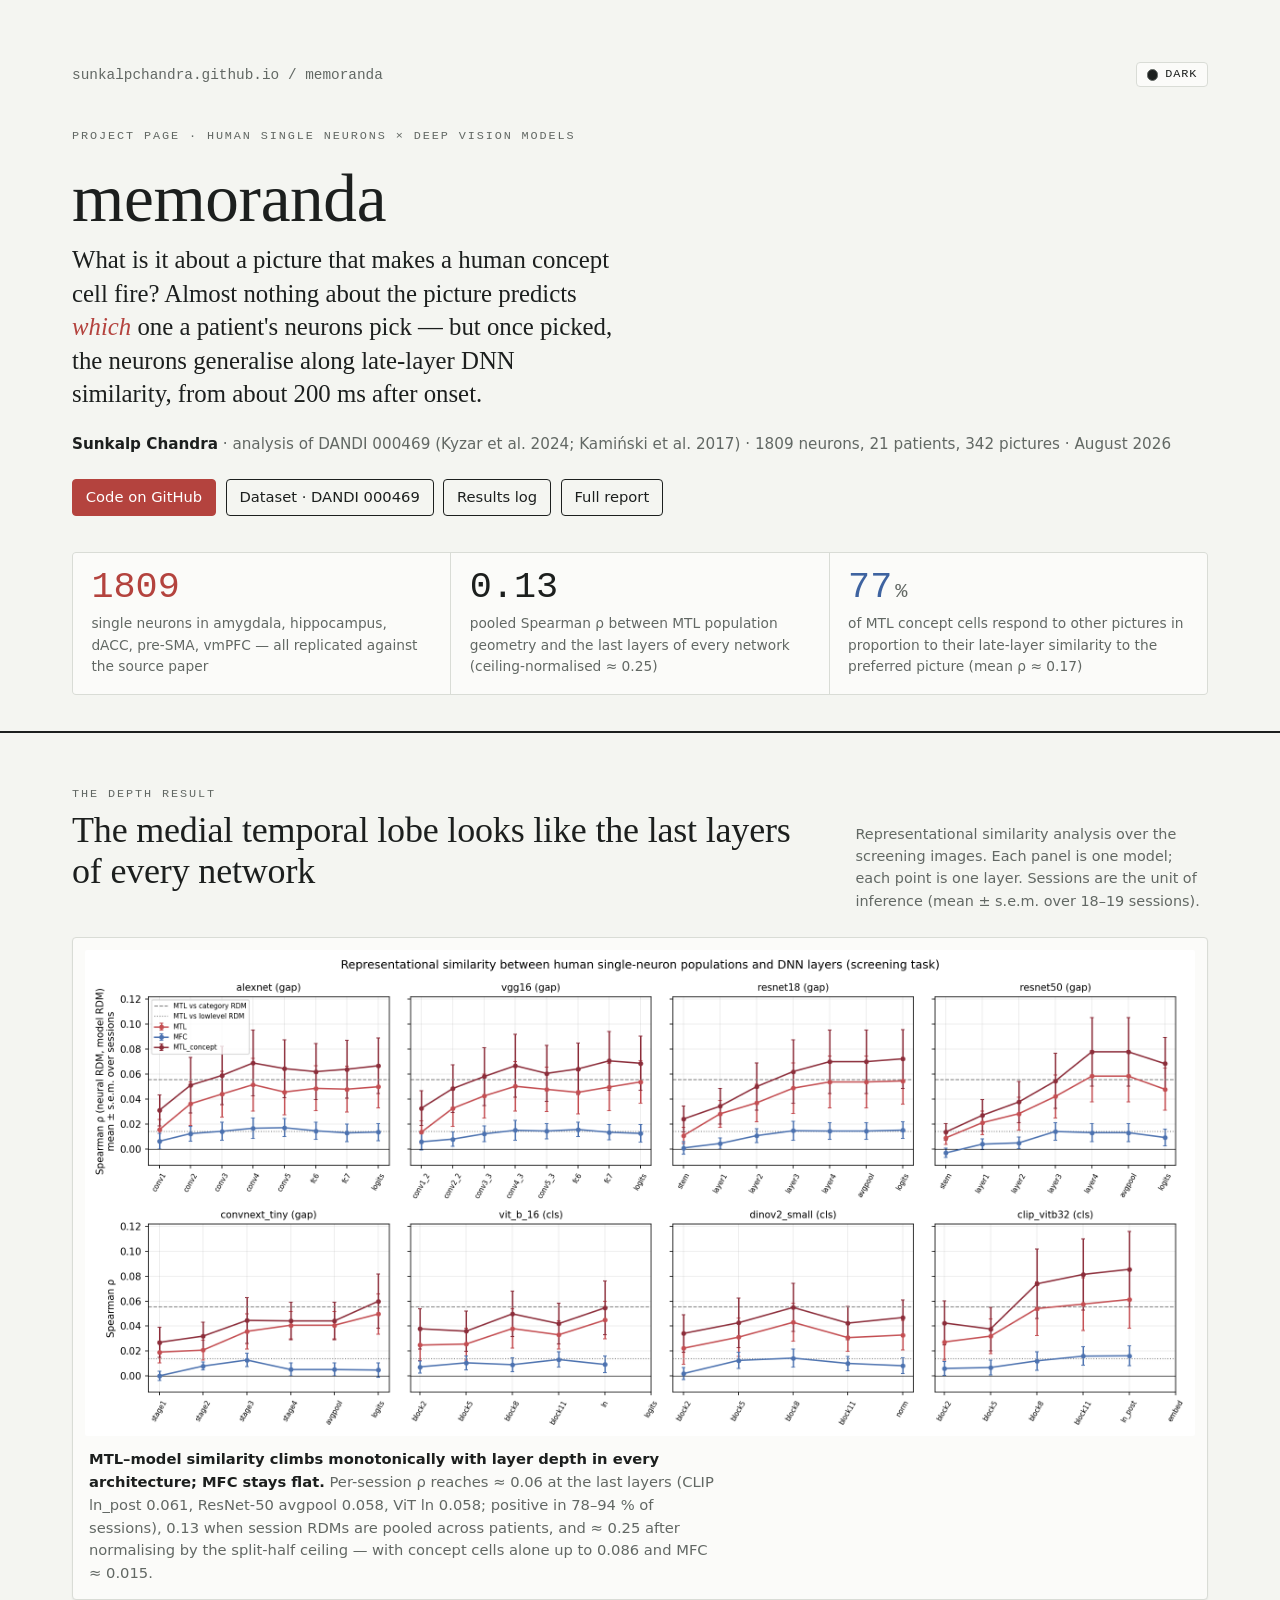
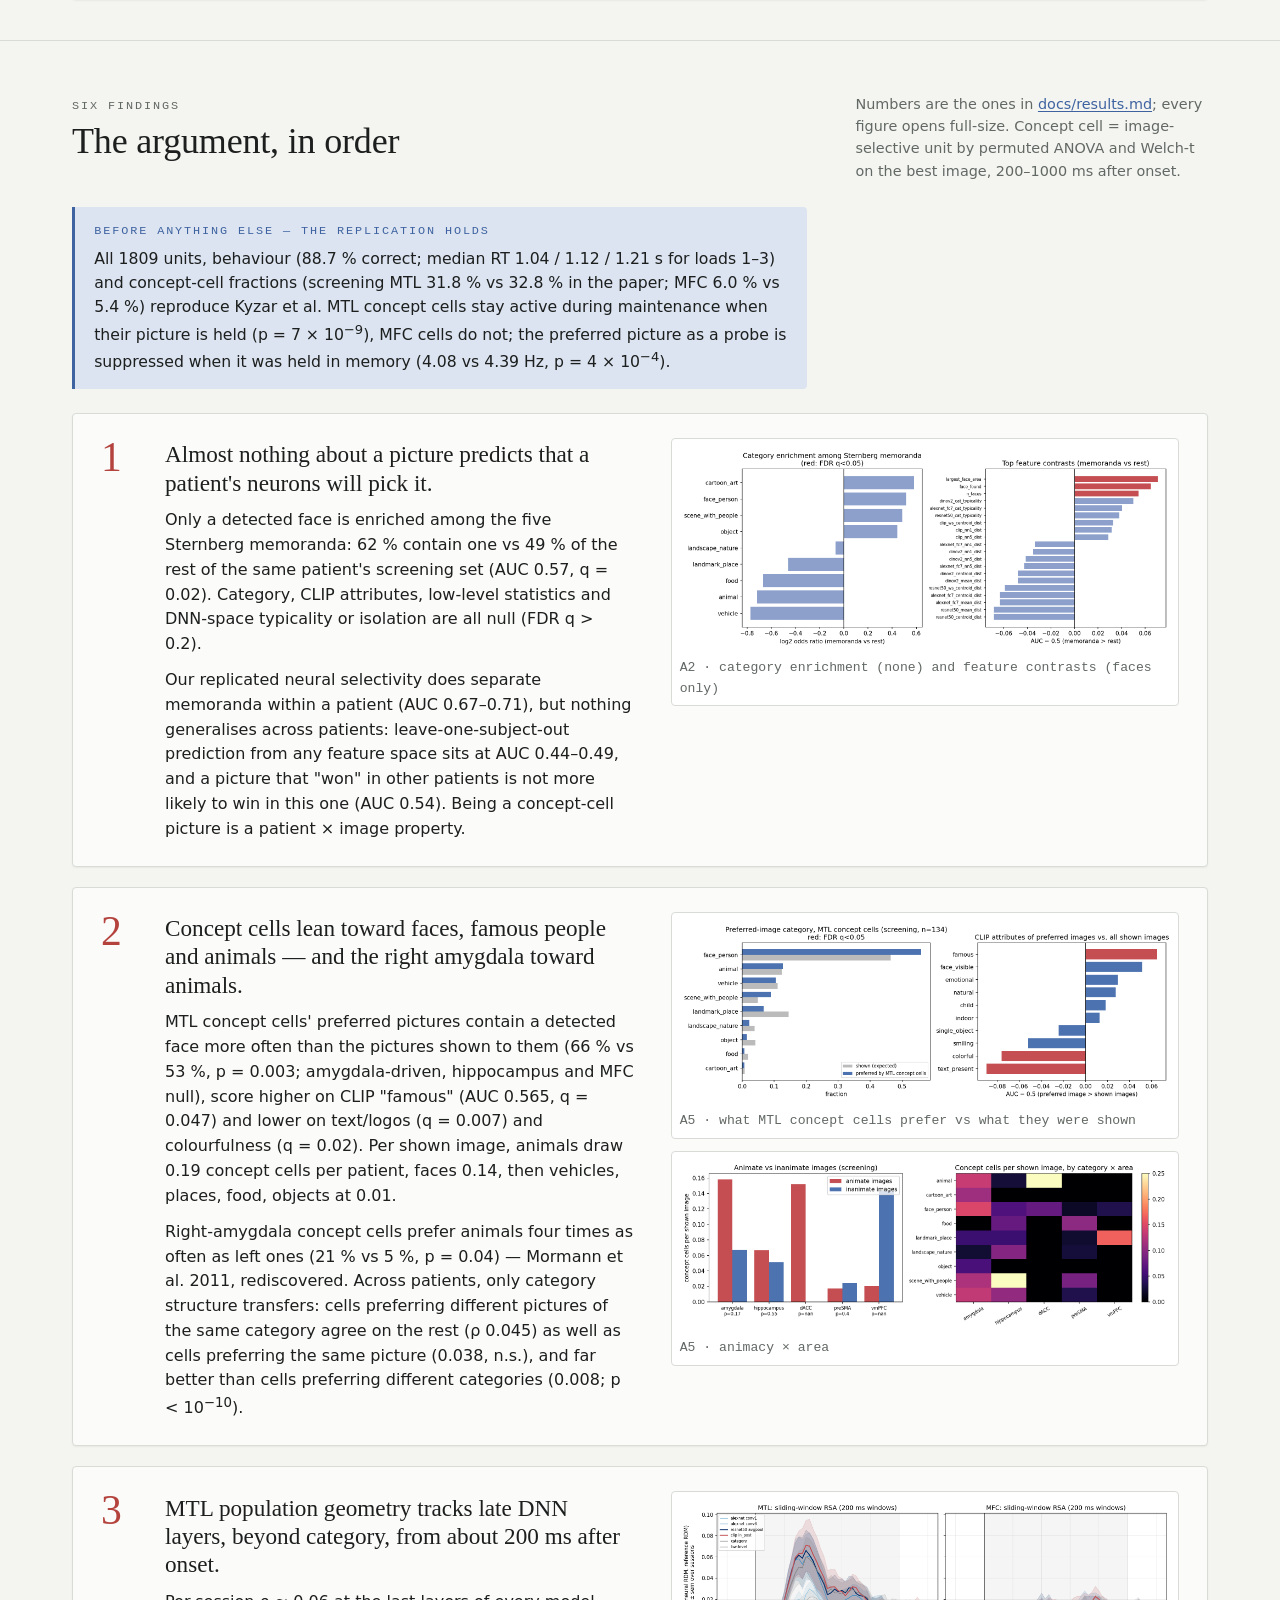
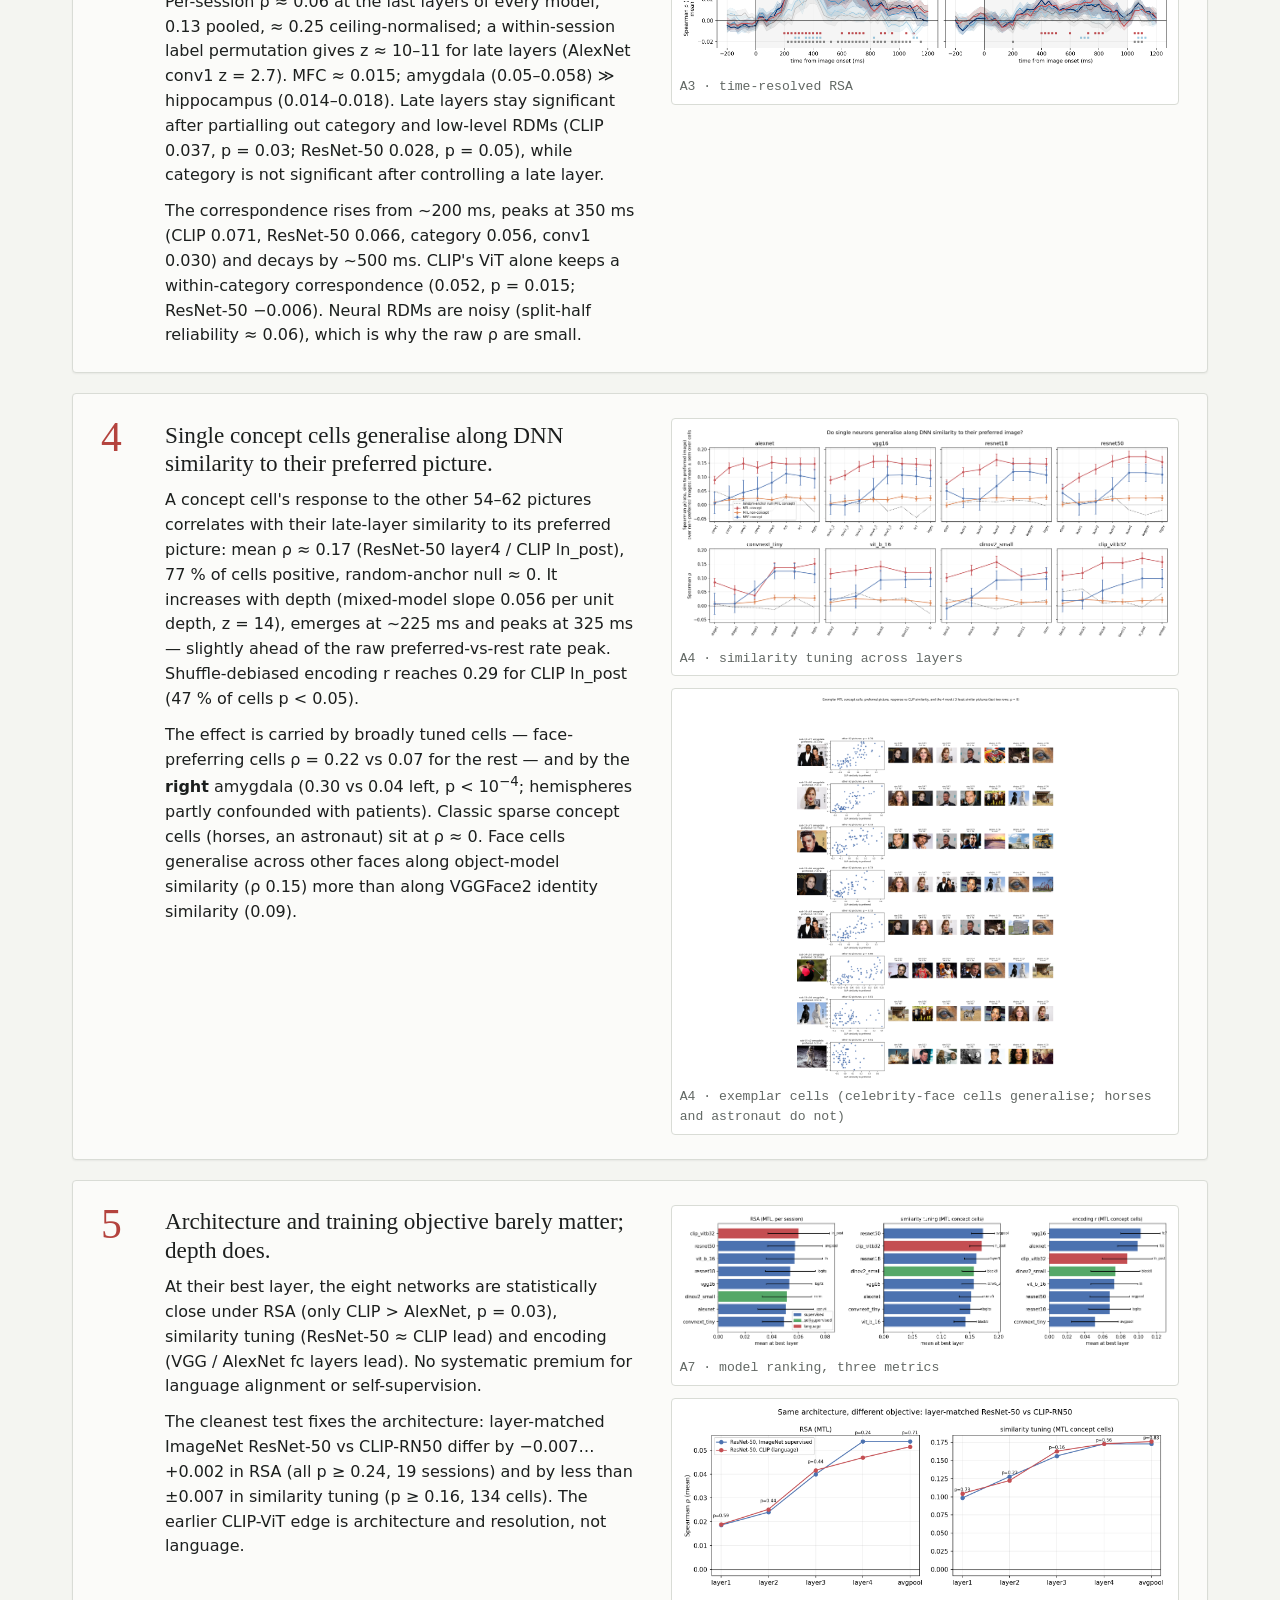
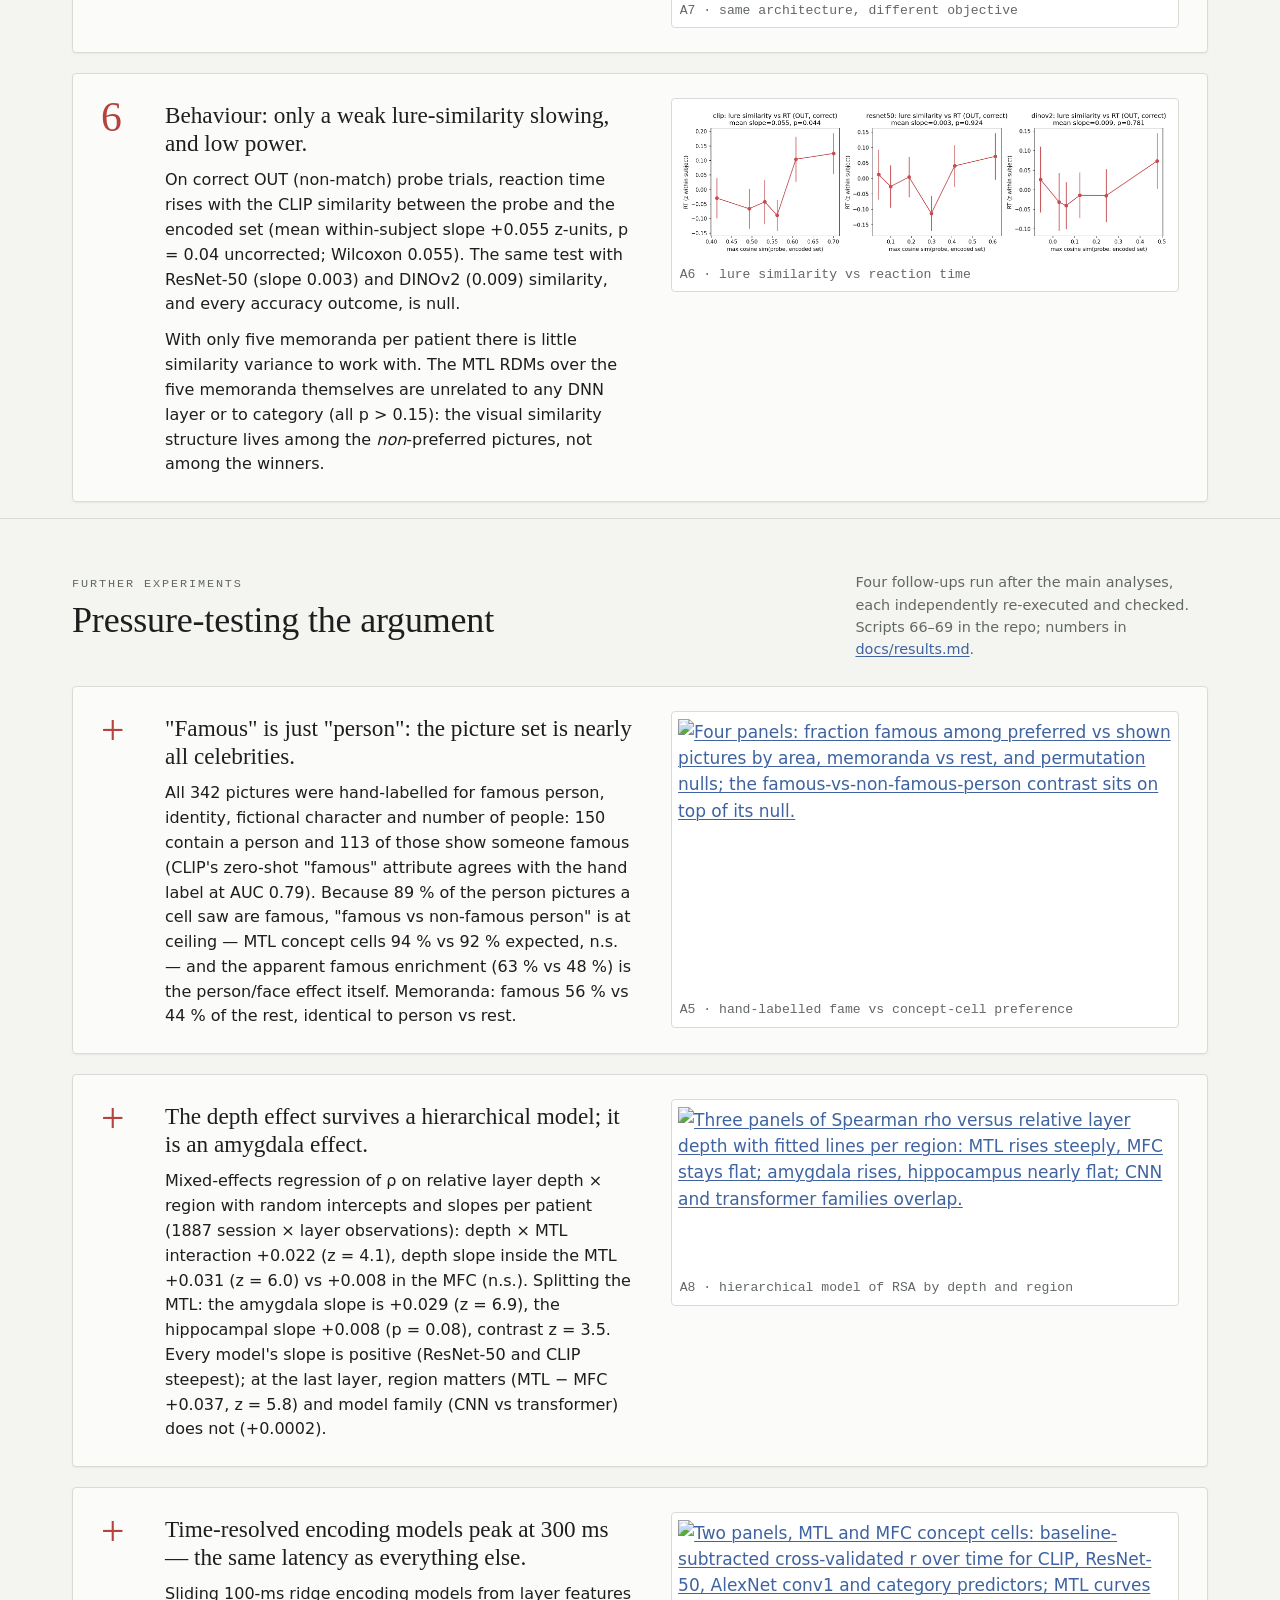
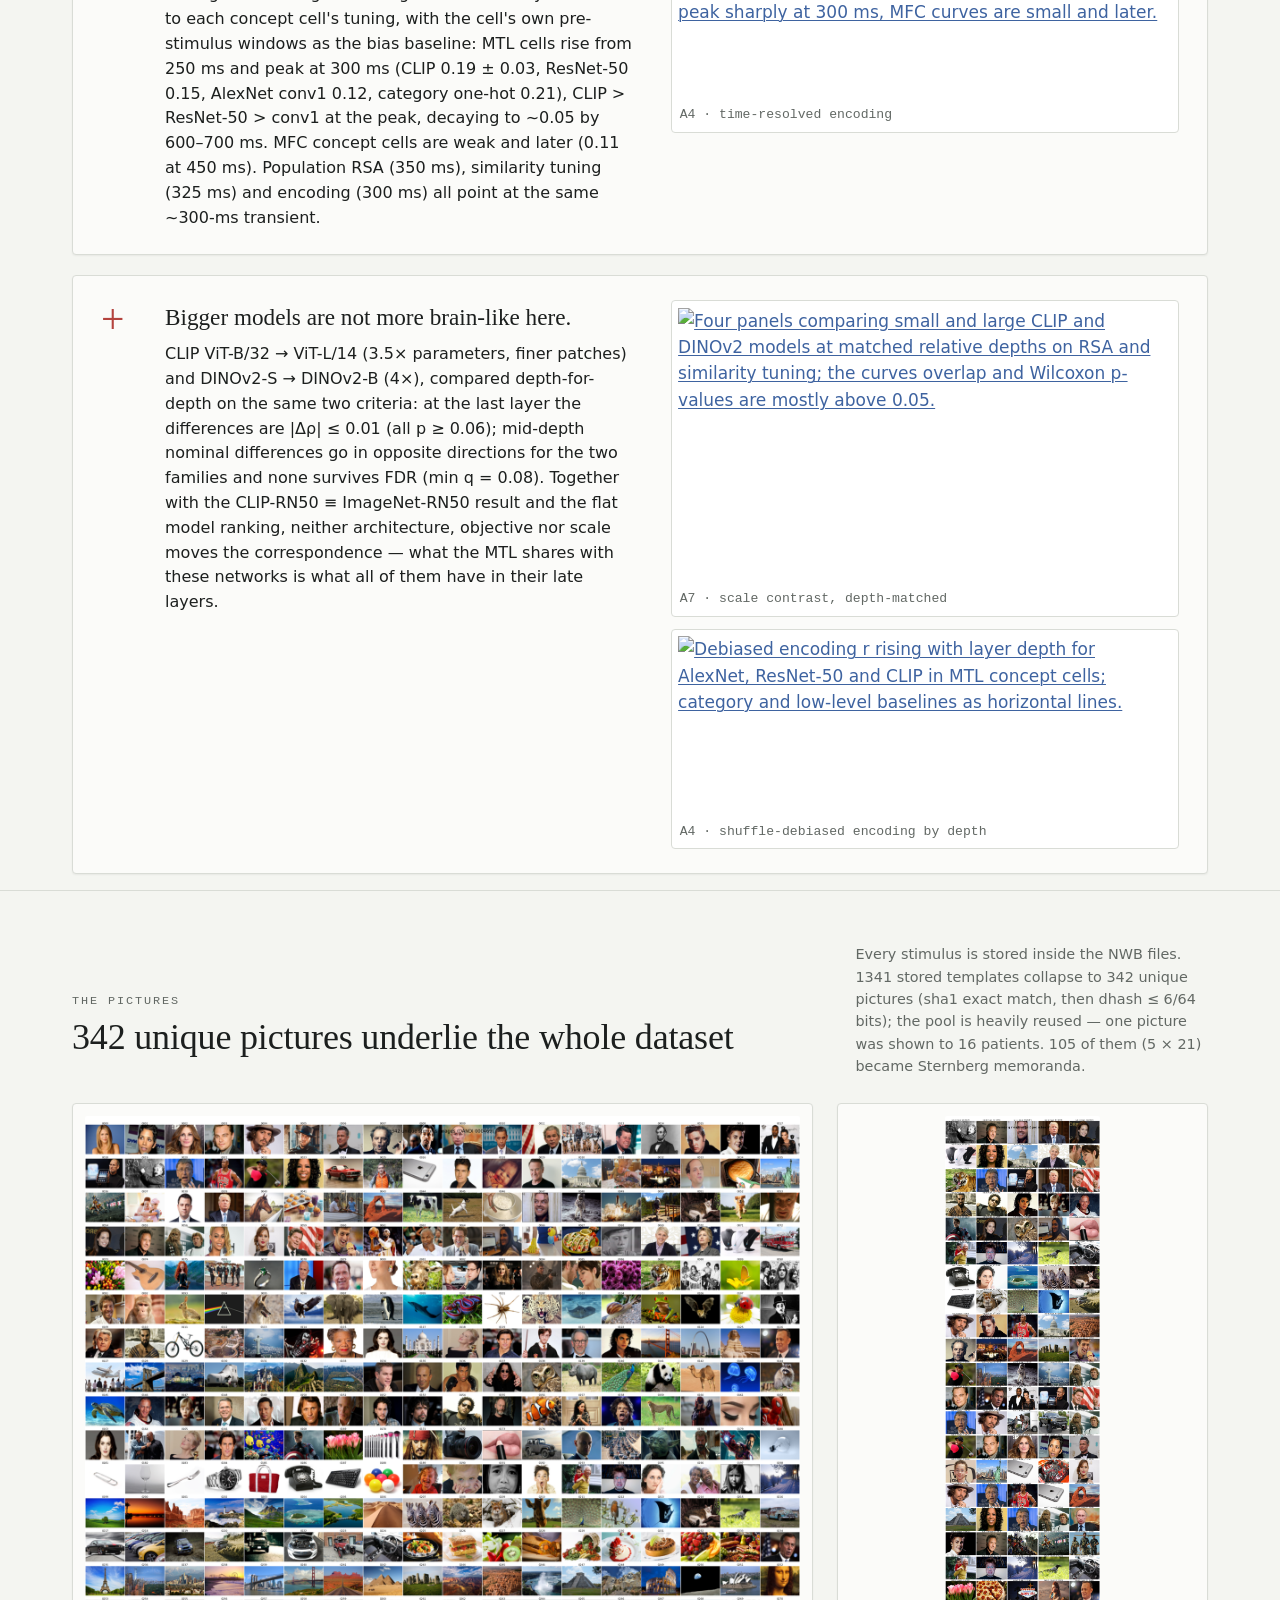
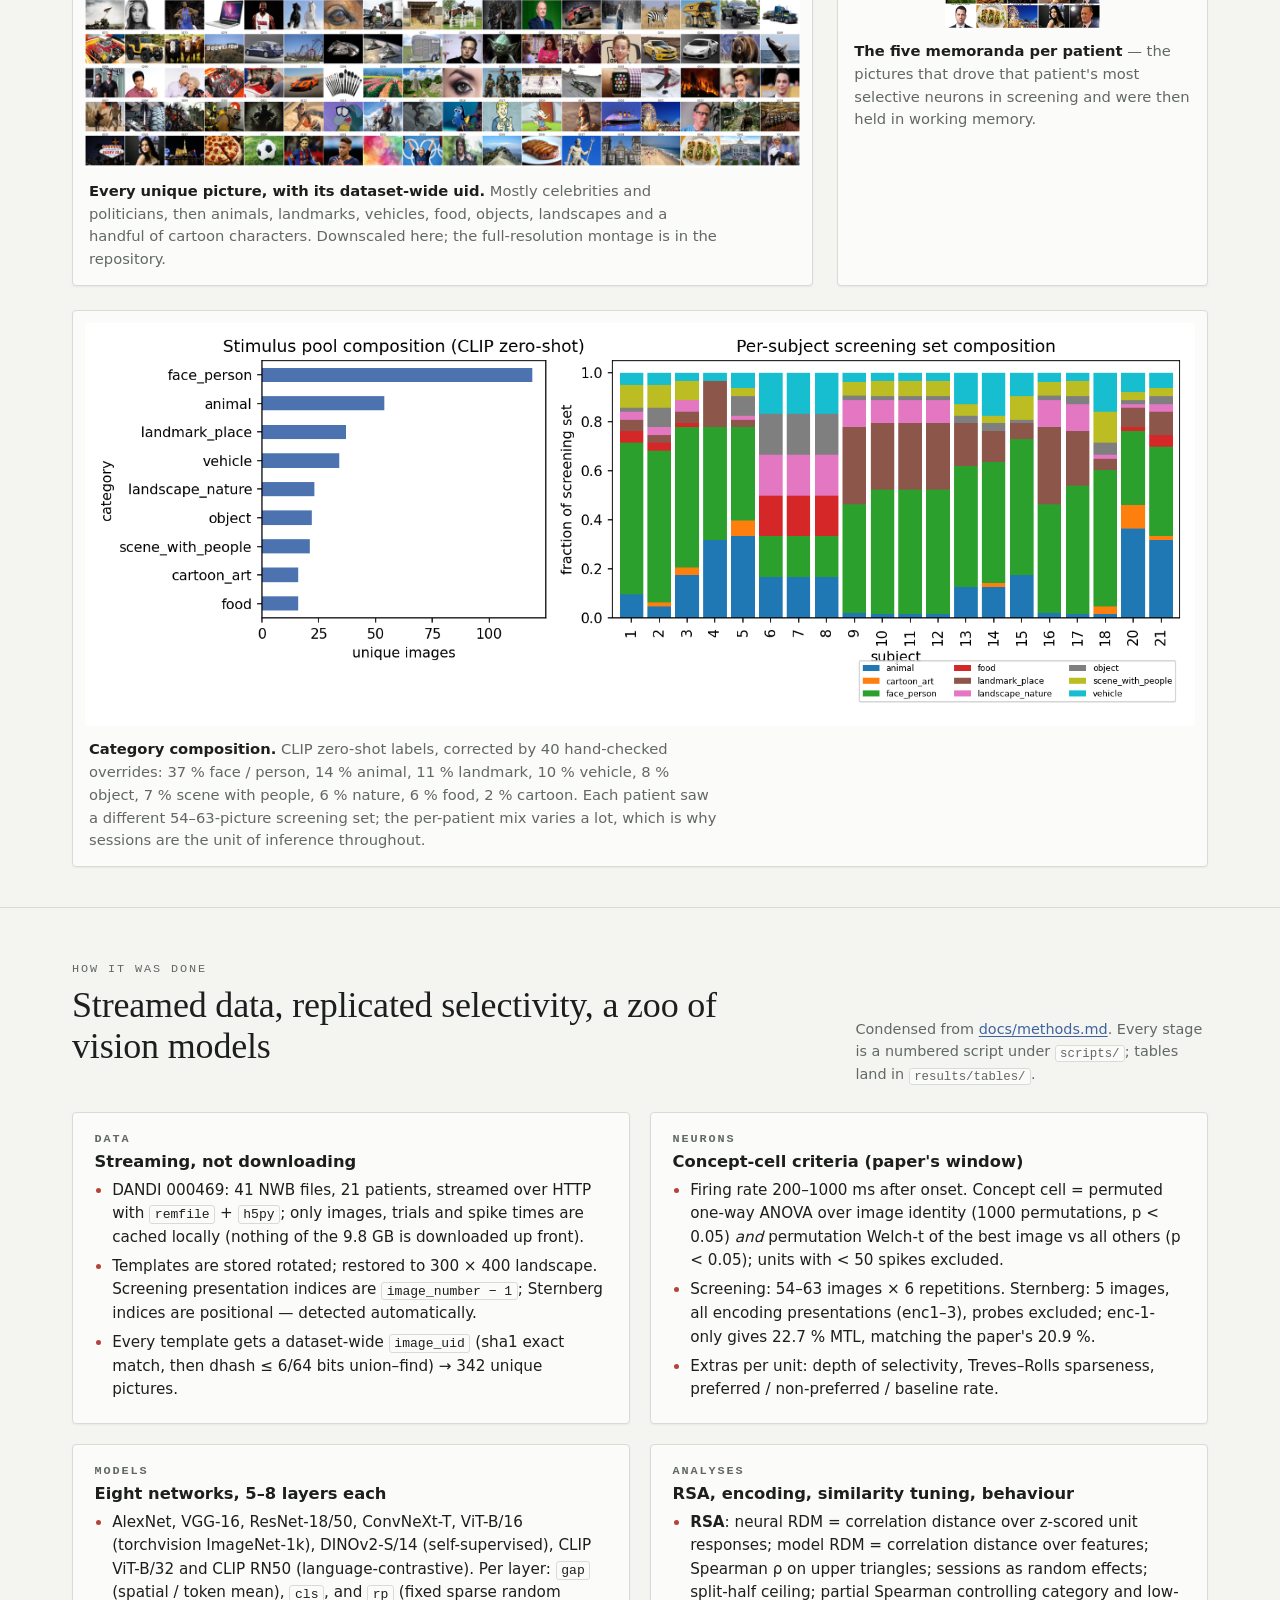
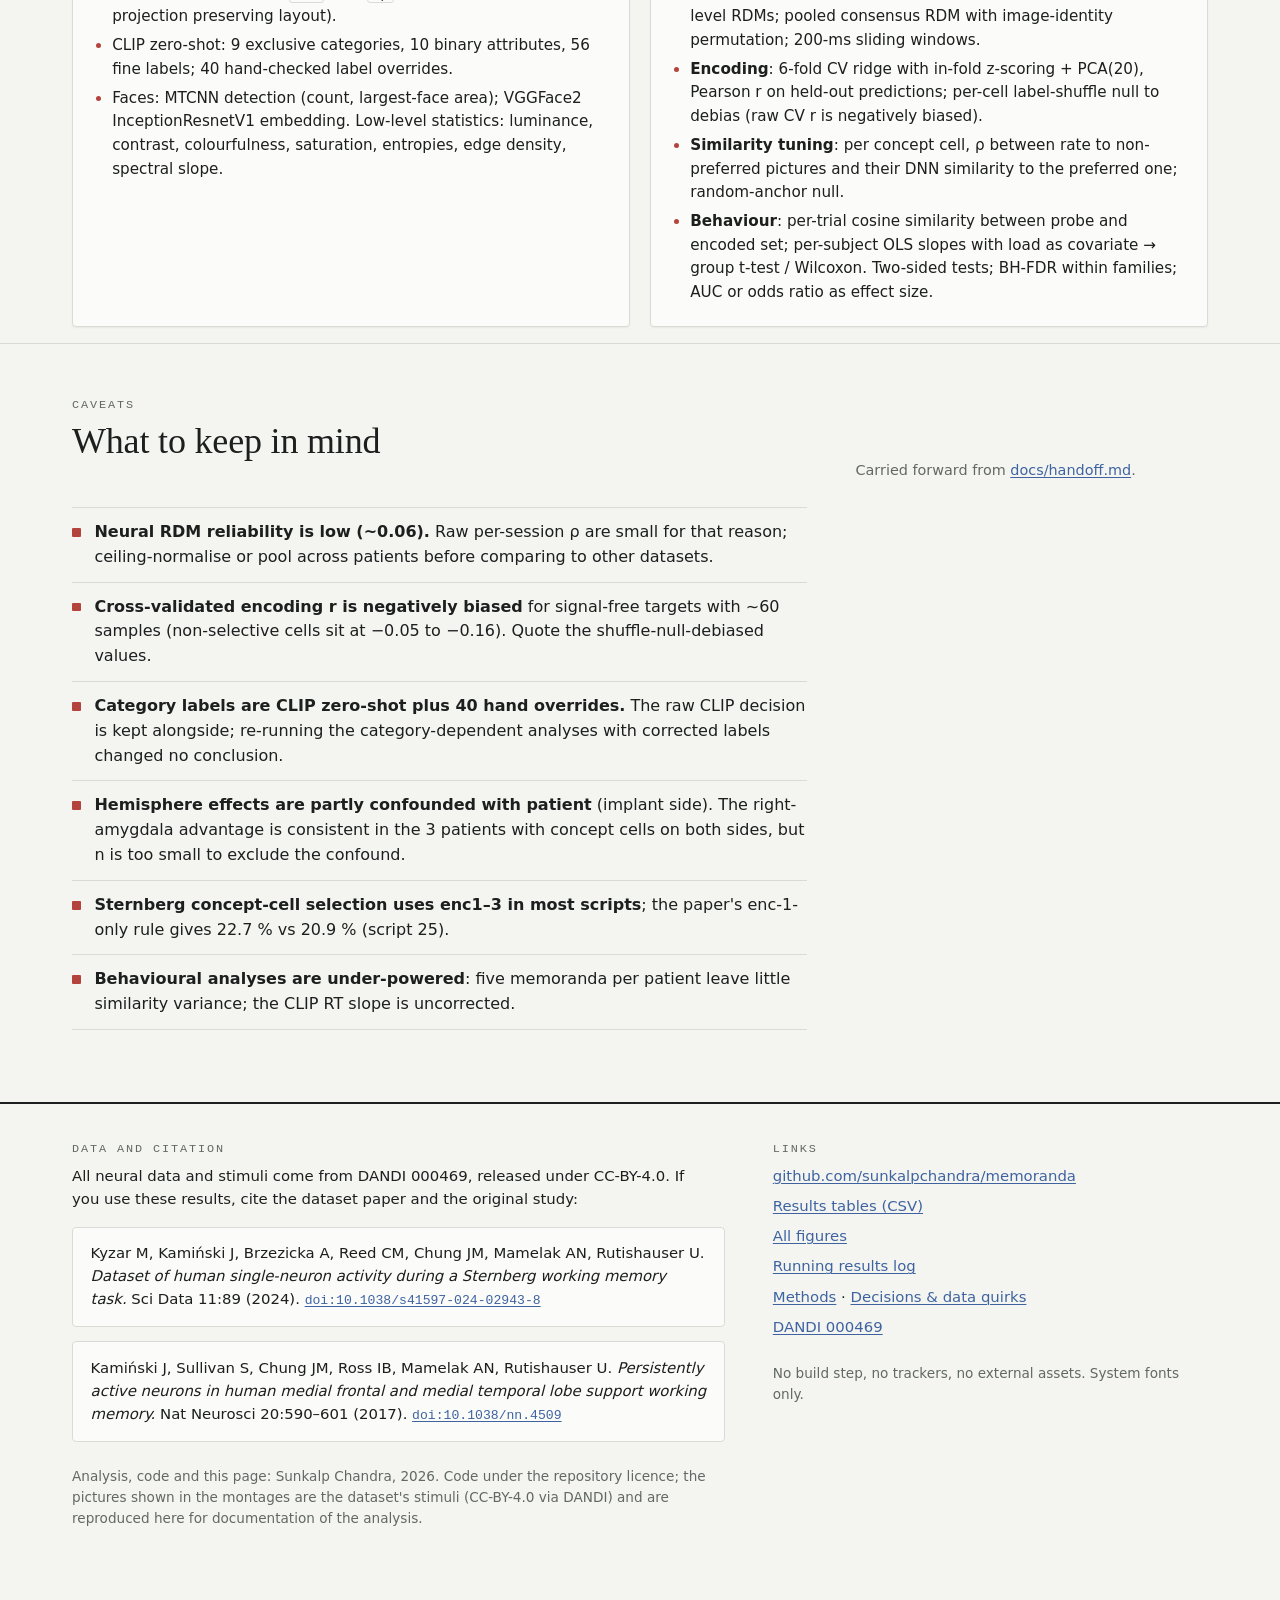
==== commit b7608d5a: "site: 'Further experiments' section (fame labels, hierarchical model, time-resolved encoding, scale)" ====
--- a/site/index.html
+++ b/site/index.html
@@ -27,6 +27,7 @@
     <ul>
       <li><a href="#hero">Depth</a></li>
       <li><a href="#findings">Six findings</a></li>
+      <li><a href="#further">Further experiments</a></li>
       <li><a href="#pictures">The pictures</a></li>
       <li><a href="#methods">How it was done</a></li>
       <li><a href="#caveats">Caveats</a></li>
@@ -52,7 +53,7 @@
       <li><a class="primary" href="https://github.com/sunkalpchandra/memoranda">Code on GitHub</a></li>
       <li><a href="https://dandiarchive.org/dandiset/000469">Dataset · DANDI 000469</a></li>
       <li><a href="https://github.com/sunkalpchandra/memoranda/blob/main/docs/results.md">Results log</a></li>
-      <li><a href="https://github.com/sunkalpchandra/memoranda/blob/main/results/report.html">Full report</a></li>
+      <li><a href="report.html">Full report</a></li>
     </ul>
     <div class="stats" role="list" aria-label="Key numbers">
       <div class="stat" role="listitem">
@@ -224,6 +225,93 @@
                 <img src="figures/A6_behavior.png" width="1950" height="600" alt="Three panels of within-subject z-scored reaction time on correct OUT trials against maximum cosine similarity between probe and encoded set, binned. CLIP: RT rises from about −0.05 to +0.12 with similarity (mean slope 0.055, p = 0.044). ResNet-50 (slope 0.003, p = 0.92) and DINOv2 (slope 0.009, p = 0.78) show no trend.">
               </a>
               <figcaption>A6 · lure similarity vs reaction time</figcaption>
+            </figure>
+          </div>
+        </article>
+
+      </div>
+    </div>
+  </section>
+
+
+  <section class="block" id="further" aria-labelledby="further-h">
+    <div class="wrap">
+      <div class="section-head">
+        <div>
+          <span class="eyebrow">Further experiments</span>
+          <h2 id="further-h">Pressure-testing the argument</h2>
+        </div>
+        <p class="muted small">Four follow-ups run after the main analyses, each independently re-executed and checked. Scripts 66–69 in the repo; numbers in <a href="https://github.com/sunkalpchandra/memoranda/blob/main/docs/results.md">docs/results.md</a>.</p>
+      </div>
+
+      <div class="findings">
+
+        <article class="finding" id="x1">
+          <div class="text">
+            <div class="n" aria-hidden="true">+</div>
+            <h3>"Famous" is just "person": the picture set is nearly all celebrities.</h3>
+            <p>All 342 pictures were hand-labelled for famous person, identity, fictional character and number of people: 150 contain a person and 113 of those show someone famous (CLIP's zero-shot "famous" attribute agrees with the hand label at AUC 0.79). Because 89 % of the person pictures a cell saw are famous, "famous vs non-famous person" is at ceiling — MTL concept cells 94 % vs 92 % expected, n.s. — and the apparent famous enrichment (63 % vs 48 %) is the person/face effect itself. Memoranda: famous 56 % vs 44 % of the rest, identical to person vs rest.</p>
+          </div>
+          <div class="thumbs">
+            <figure>
+              <a class="figlink" href="figures/A5_famous.png" data-caption="A5 — hand-labelled famous people: concept-cell preference and memoranda enrichment">
+                <img src="figures/A5_famous.png" width="1800" height="1000" alt="Four panels: fraction famous among preferred vs shown pictures by area, memoranda vs rest, and permutation nulls; the famous-vs-non-famous-person contrast sits on top of its null.">
+              </a>
+              <figcaption>A5 · hand-labelled fame vs concept-cell preference</figcaption>
+            </figure>
+          </div>
+        </article>
+
+        <article class="finding" id="x2">
+          <div class="text">
+            <div class="n" aria-hidden="true">+</div>
+            <h3>The depth effect survives a hierarchical model; it is an amygdala effect.</h3>
+            <p>Mixed-effects regression of ρ on relative layer depth × region with random intercepts and slopes per patient (1887 session × layer observations): depth × MTL interaction +0.022 (z = 4.1), depth slope inside the MTL +0.031 (z = 6.0) vs +0.008 in the MFC (n.s.). Splitting the MTL: the amygdala slope is +0.029 (z = 6.9), the hippocampal slope +0.008 (p = 0.08), contrast z = 3.5. Every model's slope is positive (ResNet-50 and CLIP steepest); at the last layer, region matters (MTL − MFC +0.037, z = 5.8) and model family (CNN vs transformer) does not (+0.0002).</p>
+          </div>
+          <div class="thumbs">
+            <figure>
+              <a class="figlink" href="figures/A8_hierarchical_rsa.png" data-caption="A8 — mixed-effects fits of ρ vs relative layer depth by region">
+                <img src="figures/A8_hierarchical_rsa.png" width="1800" height="600" alt="Three panels of Spearman rho versus relative layer depth with fitted lines per region: MTL rises steeply, MFC stays flat; amygdala rises, hippocampus nearly flat; CNN and transformer families overlap.">
+              </a>
+              <figcaption>A8 · hierarchical model of RSA by depth and region</figcaption>
+            </figure>
+          </div>
+        </article>
+
+        <article class="finding" id="x3">
+          <div class="text">
+            <div class="n" aria-hidden="true">+</div>
+            <h3>Time-resolved encoding models peak at 300 ms — the same latency as everything else.</h3>
+            <p>Sliding 100-ms ridge encoding models from layer features to each concept cell's tuning, with the cell's own pre-stimulus windows as the bias baseline: MTL cells rise from 250 ms and peak at 300 ms (CLIP 0.19 ± 0.03, ResNet-50 0.15, AlexNet conv1 0.12, category one-hot 0.21), CLIP &gt; ResNet-50 &gt; conv1 at the peak, decaying to ~0.05 by 600–700 ms. MFC concept cells are weak and later (0.11 at 450 ms). Population RSA (350 ms), similarity tuning (325 ms) and encoding (300 ms) all point at the same ~300-ms transient.</p>
+          </div>
+          <div class="thumbs">
+            <figure>
+              <a class="figlink" href="figures/A4_time_resolved_encoding.png" data-caption="A4 — time-resolved encoding models, baseline-subtracted">
+                <img src="figures/A4_time_resolved_encoding.png" width="1800" height="650" alt="Two panels, MTL and MFC concept cells: baseline-subtracted cross-validated r over time for CLIP, ResNet-50, AlexNet conv1 and category predictors; MTL curves peak sharply at 300 ms, MFC curves are small and later.">
+              </a>
+              <figcaption>A4 · time-resolved encoding</figcaption>
+            </figure>
+          </div>
+        </article>
+
+        <article class="finding" id="x4">
+          <div class="text">
+            <div class="n" aria-hidden="true">+</div>
+            <h3>Bigger models are not more brain-like here.</h3>
+            <p>CLIP ViT-B/32 → ViT-L/14 (3.5× parameters, finer patches) and DINOv2-S → DINOv2-B (4×), compared depth-for-depth on the same two criteria: at the last layer the differences are |Δρ| ≤ 0.01 (all p ≥ 0.06); mid-depth nominal differences go in opposite directions for the two families and none survives FDR (min q = 0.08). Together with the CLIP-RN50 ≡ ImageNet-RN50 result and the flat model ranking, neither architecture, objective nor scale moves the correspondence — what the MTL shares with these networks is what all of them have in their late layers.</p>
+          </div>
+          <div class="thumbs">
+            <figure>
+              <a class="figlink" href="figures/A7_model_scale.png" data-caption="A7 — model scale: CLIP B/32 vs L/14, DINOv2 S vs B">
+                <img src="figures/A7_model_scale.png" width="1800" height="1000" alt="Four panels comparing small and large CLIP and DINOv2 models at matched relative depths on RSA and similarity tuning; the curves overlap and Wilcoxon p-values are mostly above 0.05.">
+              </a>
+              <figcaption>A7 · scale contrast, depth-matched</figcaption>
+            </figure>
+            <figure>
+              <a class="figlink" href="figures/A4_debiased_depth.png" data-caption="A4 — shuffle-debiased encoding r vs layer depth">
+                <img src="figures/A4_debiased_depth.png" width="1800" height="650" alt="Debiased encoding r rising with layer depth for AlexNet, ResNet-50 and CLIP in MTL concept cells; category and low-level baselines as horizontal lines.">
+              </a>
+              <figcaption>A4 · shuffle-debiased encoding by depth</figcaption>
             </figure>
           </div>
         </article>
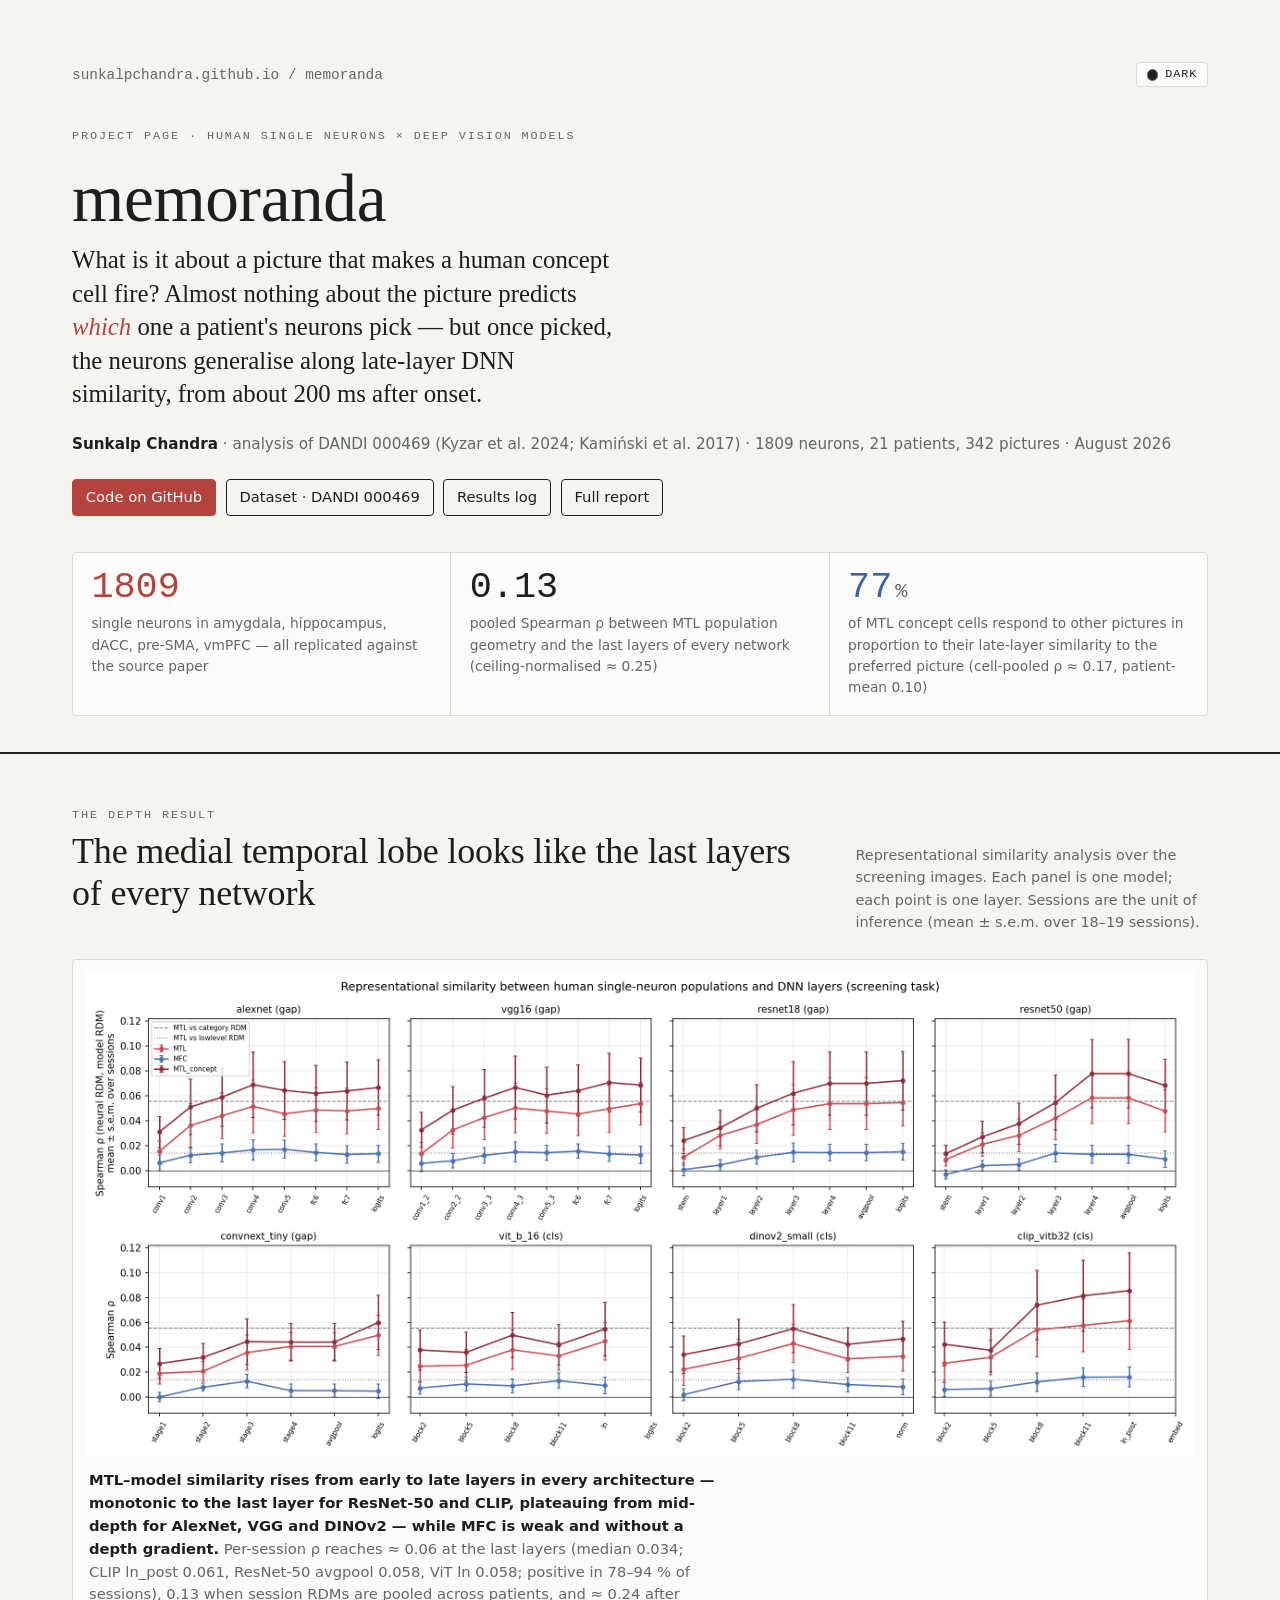
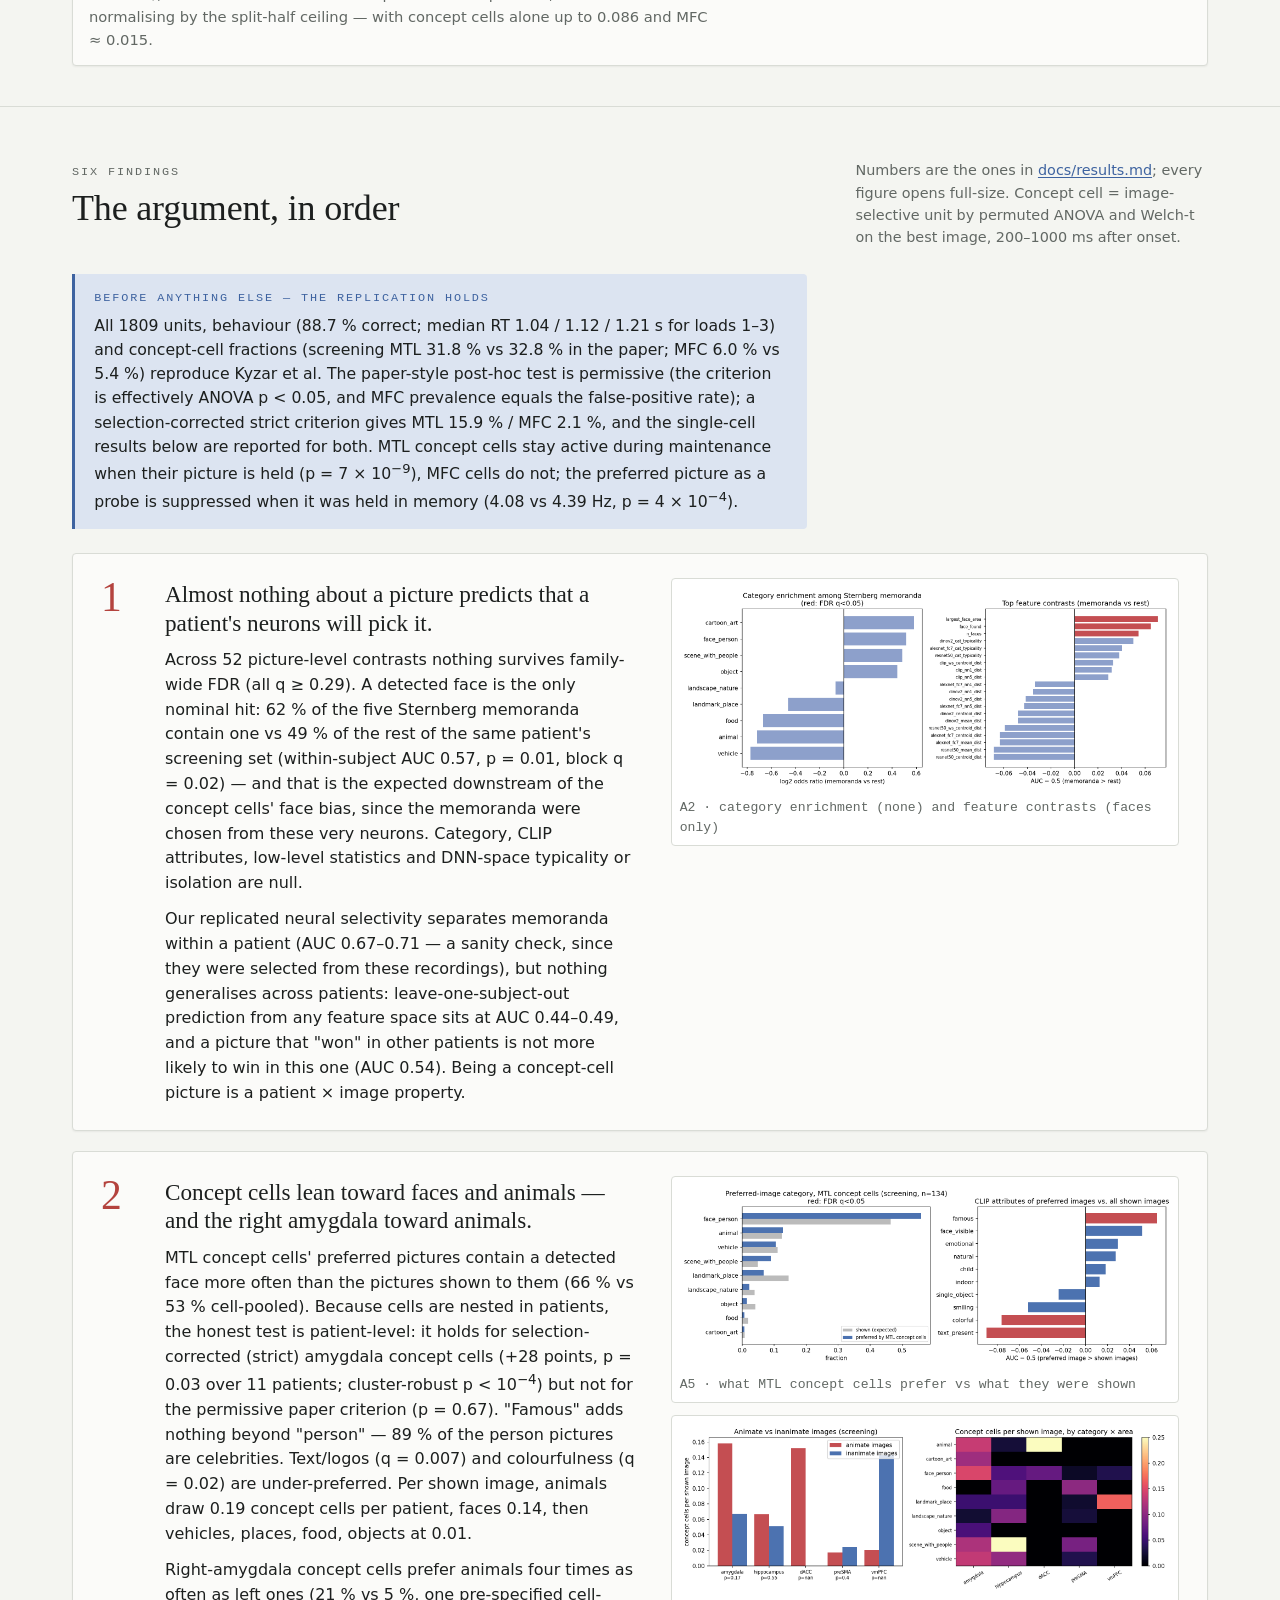
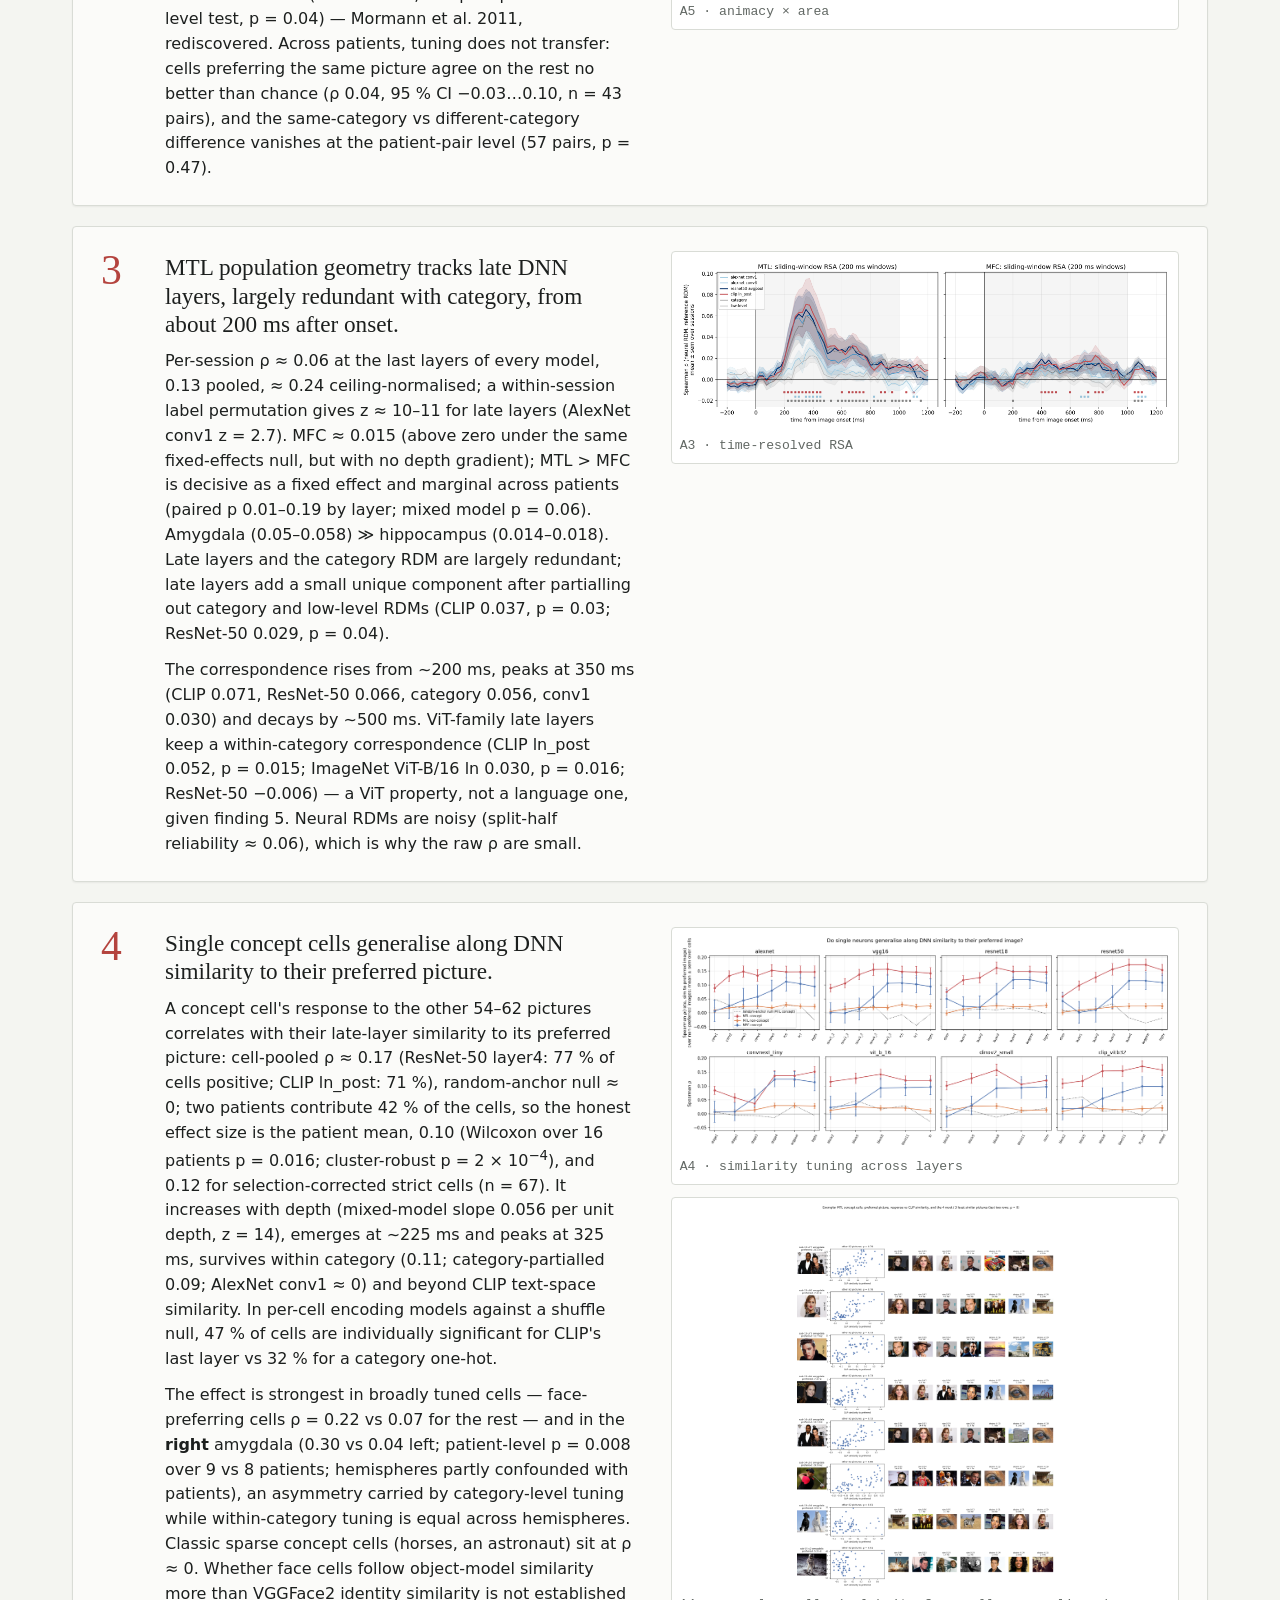
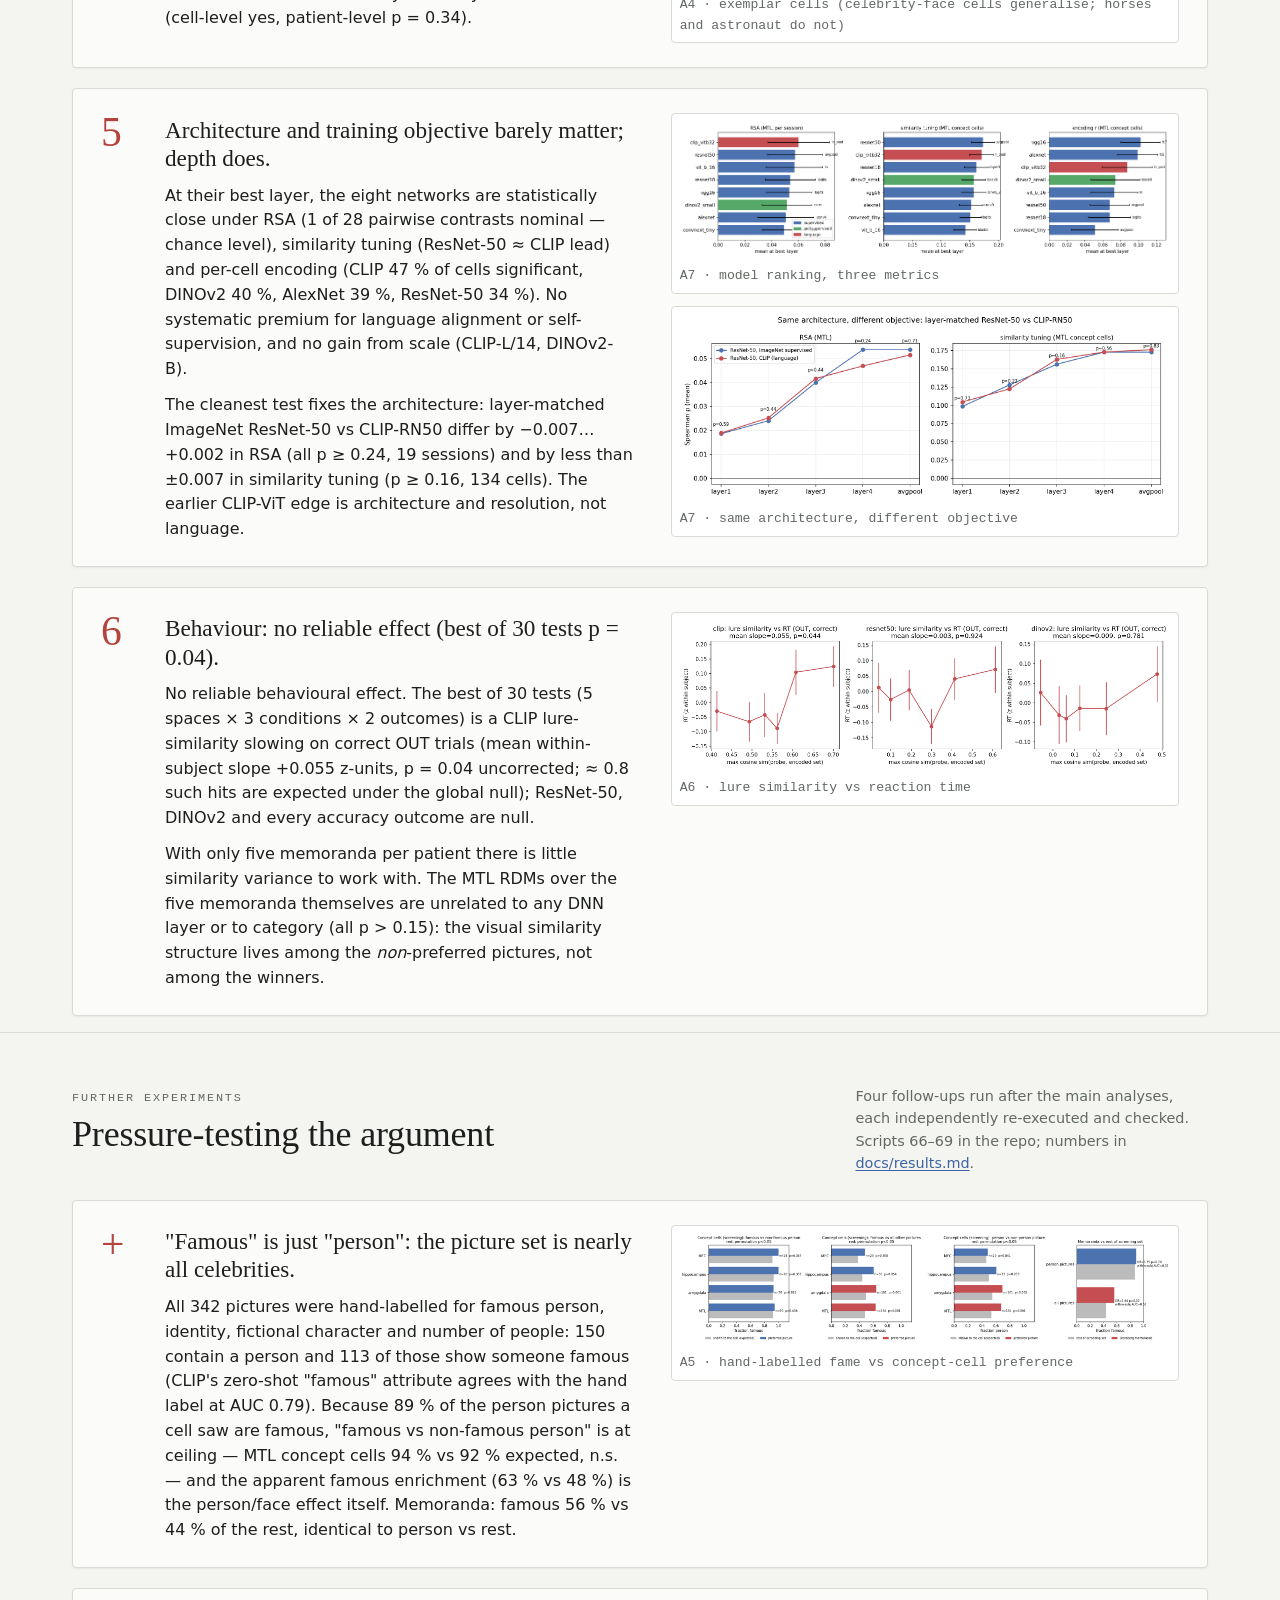
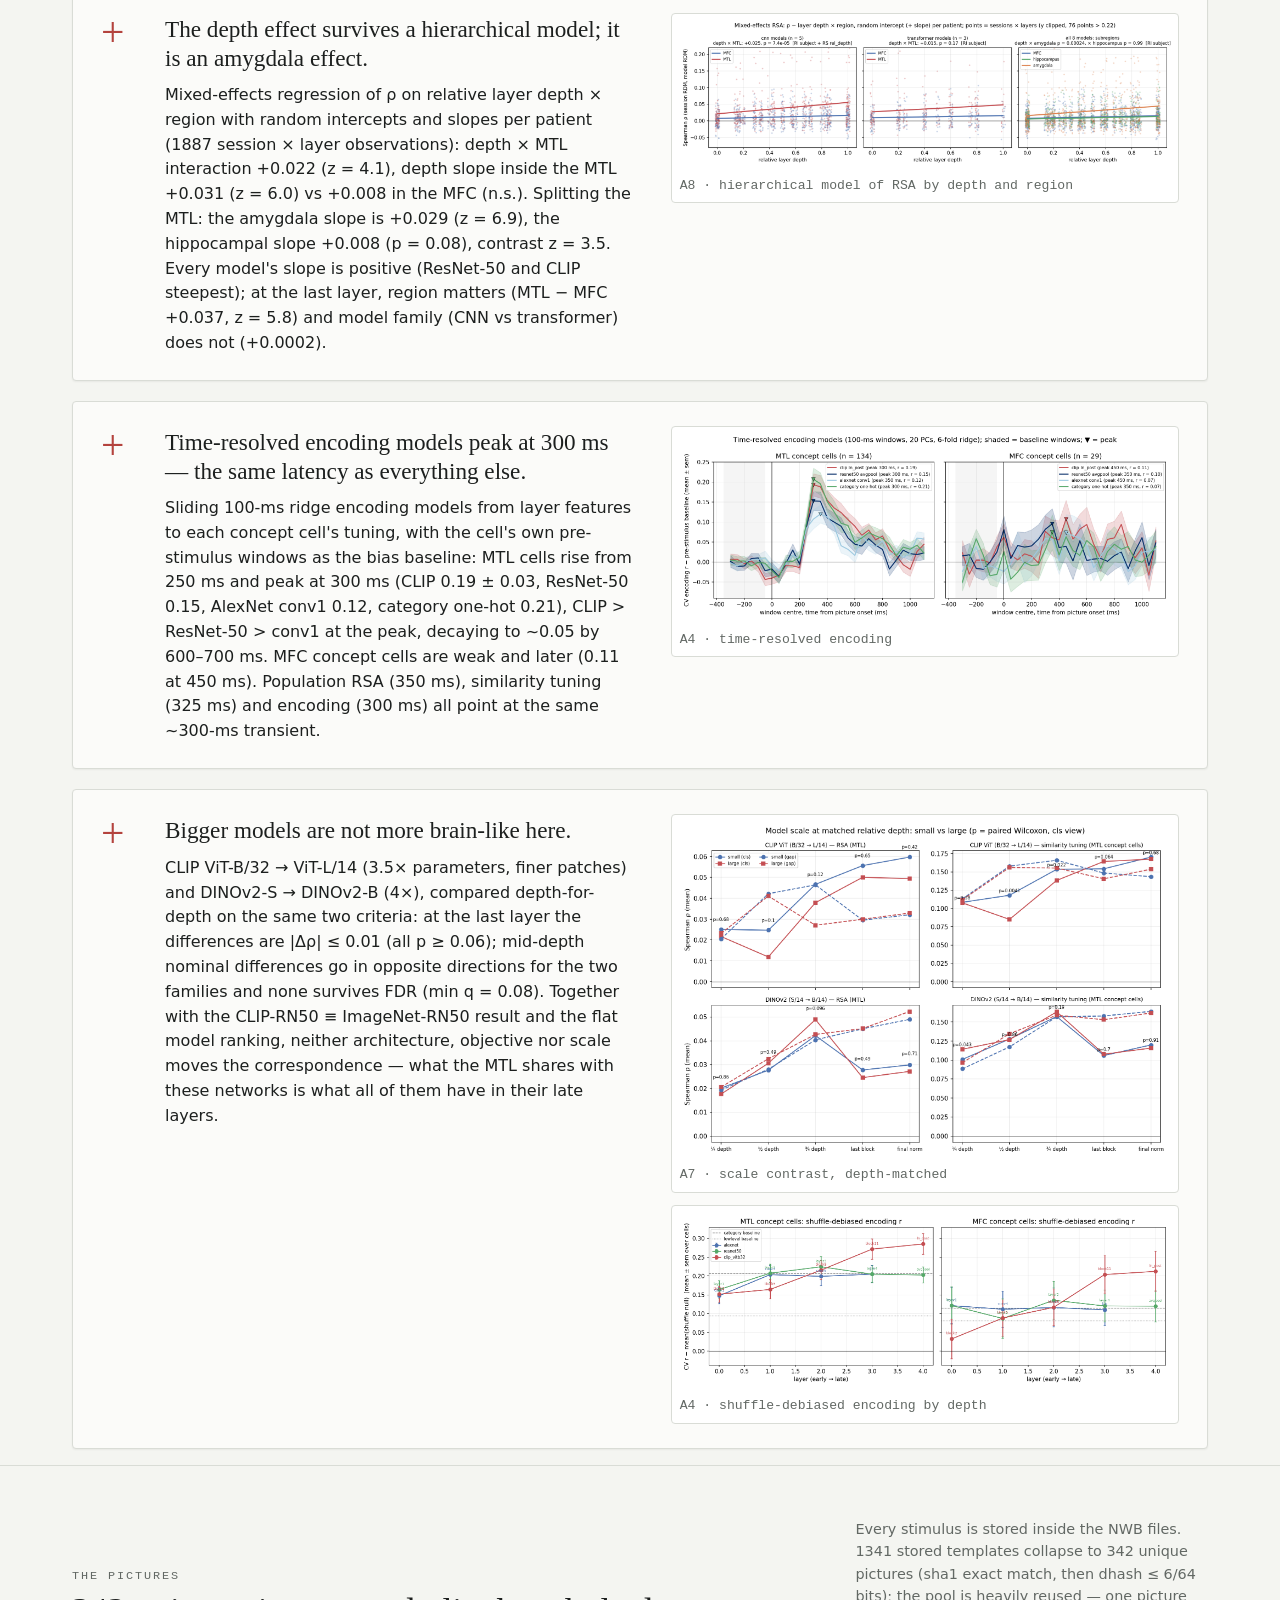
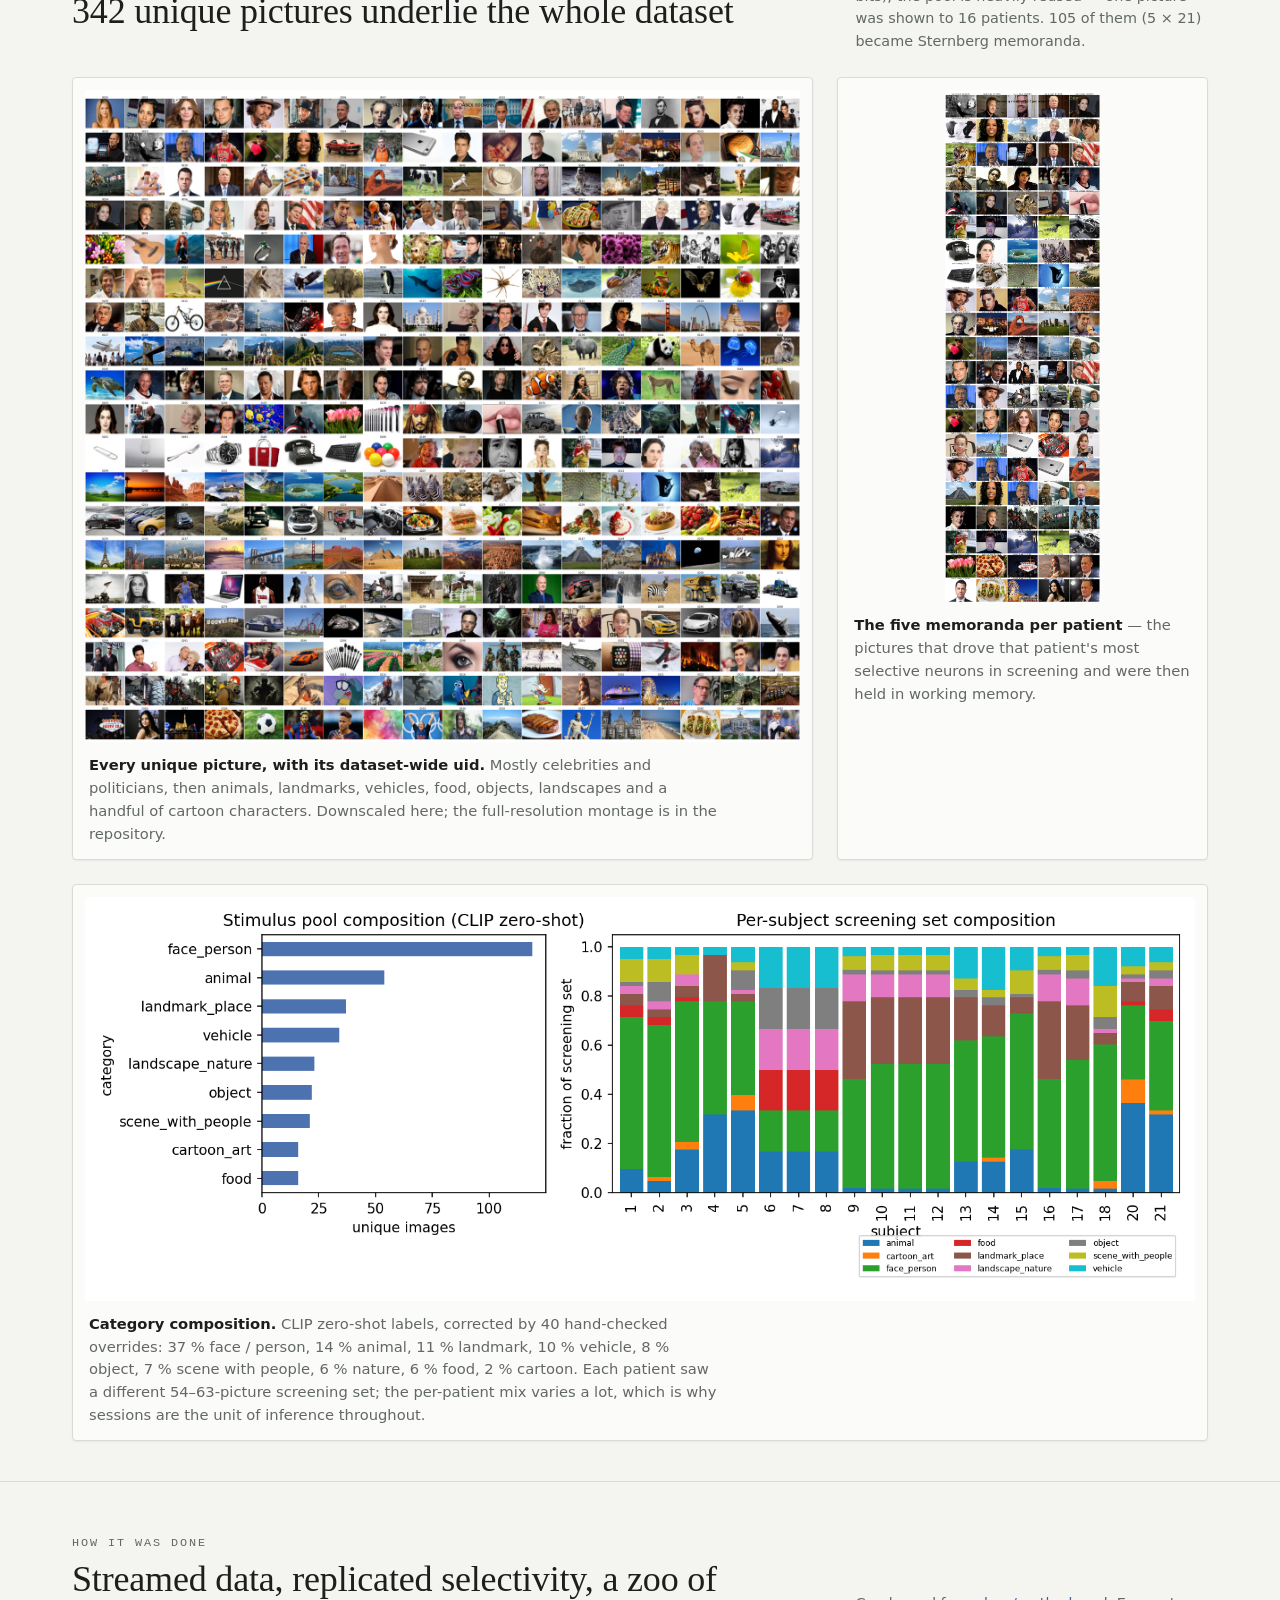
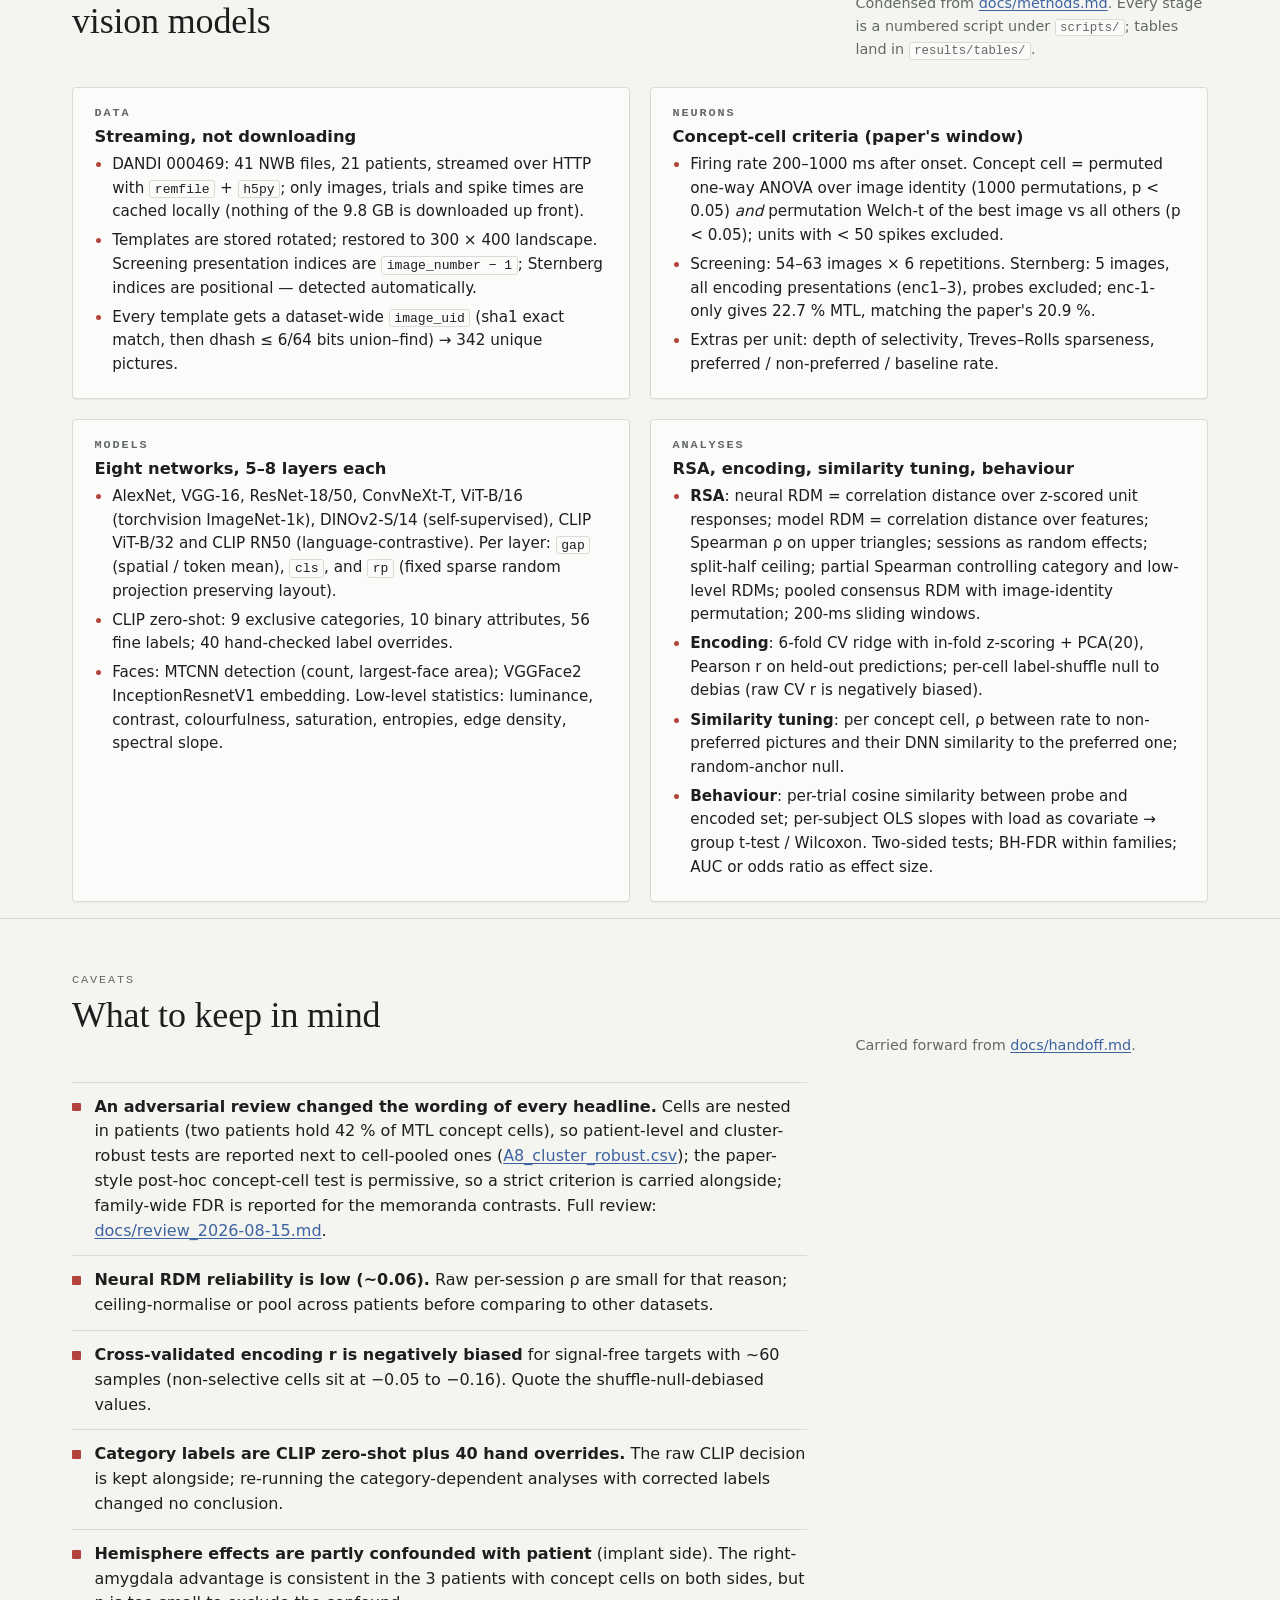
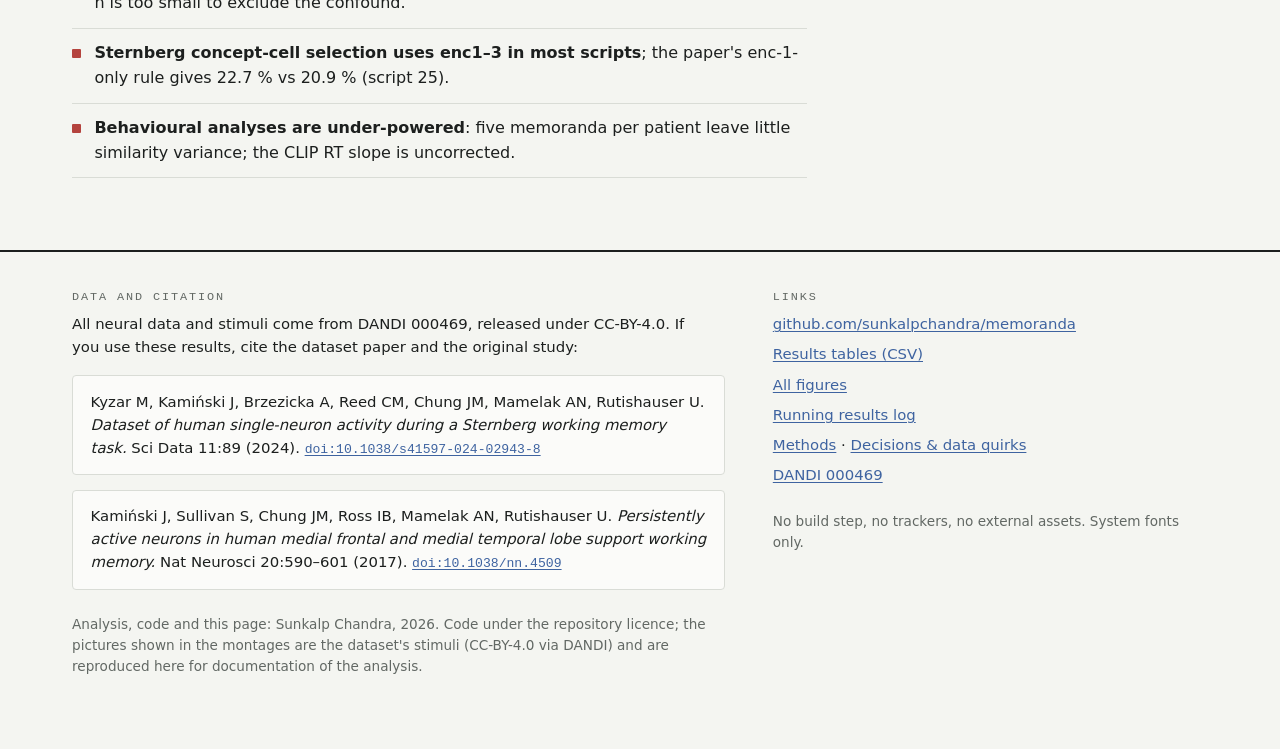
==== commit ea0397eb: "site: claims reworded after adversarial review (strict criterion, patient-level tests, family-wide q" ====
--- a/site/index.html
+++ b/site/index.html
@@ -66,7 +66,7 @@
       </div>
       <div class="stat" role="listitem">
         <div class="stat-value">77<span class="unit">%</span></div>
-        <div class="stat-label">of MTL concept cells respond to other pictures in proportion to their late-layer similarity to the preferred picture (mean ρ ≈ 0.17)</div>
+        <div class="stat-label">of MTL concept cells respond to other pictures in proportion to their late-layer similarity to the preferred picture (cell-pooled ρ ≈ 0.17, patient-mean 0.10)</div>
       </div>
     </div>
   </div>
@@ -87,7 +87,7 @@
         <a class="figlink" href="figures/A3_rsa_layer_curves.png" data-caption="RSA layer curves: MTL vs eight networks">
           <img src="figures/A3_rsa_layer_curves.png" width="2400" height="1050" alt="Eight panels, one per network (AlexNet, VGG-16, ResNet-18, ResNet-50, ConvNeXt-T, ViT-B/16, DINOv2-S, CLIP ViT-B/32). In each, Spearman correlation between the MTL population RDM and the model layer RDM rises with layer depth for MTL and MTL concept cells (red curves), from around 0.01–0.03 at the first layer to 0.05–0.09 at the last; MFC (blue) stays flat near 0.01. Dashed lines mark the category RDM (0.055) and low-level RDM (0.014) baselines.">
         </a>
-        <figcaption><strong>MTL–model similarity climbs monotonically with layer depth in every architecture; MFC stays flat.</strong> Per-session ρ reaches ≈ 0.06 at the last layers (CLIP ln_post 0.061, ResNet-50 avgpool 0.058, ViT ln 0.058; positive in 78–94 % of sessions), 0.13 when session RDMs are pooled across patients, and ≈ 0.25 after normalising by the split-half ceiling — with concept cells alone up to 0.086 and MFC ≈ 0.015.</figcaption>
+        <figcaption><strong>MTL–model similarity rises from early to late layers in every architecture — monotonic to the last layer for ResNet-50 and CLIP, plateauing from mid-depth for AlexNet, VGG and DINOv2 — while MFC is weak and without a depth gradient.</strong> Per-session ρ reaches ≈ 0.06 at the last layers (median 0.034; CLIP ln_post 0.061, ResNet-50 avgpool 0.058, ViT ln 0.058; positive in 78–94 % of sessions), 0.13 when session RDMs are pooled across patients, and ≈ 0.24 after normalising by the split-half ceiling — with concept cells alone up to 0.086 and MFC ≈ 0.015.</figcaption>
       </figure>
     </div>
   </section>
@@ -104,7 +104,7 @@
 
       <aside class="preface" aria-label="Replication">
         <span class="eyebrow">Before anything else — the replication holds</span>
-        <p>All 1809 units, behaviour (88.7 % correct; median RT 1.04 / 1.12 / 1.21 s for loads 1–3) and concept-cell fractions (screening MTL 31.8 % vs 32.8 % in the paper; MFC 6.0 % vs 5.4 %) reproduce Kyzar et al. MTL concept cells stay active during maintenance when their picture is held (p = 7 × 10<sup>−9</sup>), MFC cells do not; the preferred picture as a probe is suppressed when it was held in memory (4.08 vs 4.39 Hz, p = 4 × 10<sup>−4</sup>).</p>
+        <p>All 1809 units, behaviour (88.7 % correct; median RT 1.04 / 1.12 / 1.21 s for loads 1–3) and concept-cell fractions (screening MTL 31.8 % vs 32.8 % in the paper; MFC 6.0 % vs 5.4 %) reproduce Kyzar et al. The paper-style post-hoc test is permissive (the criterion is effectively ANOVA p &lt; 0.05, and MFC prevalence equals the false-positive rate); a selection-corrected strict criterion gives MTL 15.9 % / MFC 2.1 %, and the single-cell results below are reported for both. MTL concept cells stay active during maintenance when their picture is held (p = 7 × 10<sup>−9</sup>), MFC cells do not; the preferred picture as a probe is suppressed when it was held in memory (4.08 vs 4.39 Hz, p = 4 × 10<sup>−4</sup>).</p>
       </aside>
 
       <div class="findings">
@@ -113,8 +113,8 @@
           <div class="text">
             <div class="n" aria-hidden="true">1</div>
             <h3>Almost nothing about a picture predicts that a patient's neurons will pick it.</h3>
-            <p>Only a detected face is enriched among the five Sternberg memoranda: 62 % contain one vs 49 % of the rest of the same patient's screening set (AUC 0.57, q = 0.02). Category, CLIP attributes, low-level statistics and DNN-space typicality or isolation are all null (FDR q &gt; 0.2).</p>
-            <p>Our replicated neural selectivity does separate memoranda within a patient (AUC 0.67–0.71), but nothing generalises across patients: leave-one-subject-out prediction from any feature space sits at AUC 0.44–0.49, and a picture that "won" in other patients is not more likely to win in this one (AUC 0.54). Being a concept-cell picture is a patient × image property.</p>
+            <p>Across 52 picture-level contrasts nothing survives family-wide FDR (all q ≥ 0.29). A detected face is the only nominal hit: 62 % of the five Sternberg memoranda contain one vs 49 % of the rest of the same patient's screening set (within-subject AUC 0.57, p = 0.01, block q = 0.02) — and that is the expected downstream of the concept cells' face bias, since the memoranda were chosen from these very neurons. Category, CLIP attributes, low-level statistics and DNN-space typicality or isolation are null.</p>
+            <p>Our replicated neural selectivity separates memoranda within a patient (AUC 0.67–0.71 — a sanity check, since they were selected from these recordings), but nothing generalises across patients: leave-one-subject-out prediction from any feature space sits at AUC 0.44–0.49, and a picture that "won" in other patients is not more likely to win in this one (AUC 0.54). Being a concept-cell picture is a patient × image property.</p>
           </div>
           <div class="thumbs">
             <figure>
@@ -129,9 +129,9 @@
         <article class="finding" id="f2">
           <div class="text">
             <div class="n" aria-hidden="true">2</div>
-            <h3>Concept cells lean toward faces, famous people and animals — and the right amygdala toward animals.</h3>
-            <p>MTL concept cells' preferred pictures contain a detected face more often than the pictures shown to them (66 % vs 53 %, p = 0.003; amygdala-driven, hippocampus and MFC null), score higher on CLIP "famous" (AUC 0.565, q = 0.047) and lower on text/logos (q = 0.007) and colourfulness (q = 0.02). Per shown image, animals draw 0.19 concept cells per patient, faces 0.14, then vehicles, places, food, objects at 0.01.</p>
-            <p>Right-amygdala concept cells prefer animals four times as often as left ones (21 % vs 5 %, p = 0.04) — Mormann et al. 2011, rediscovered. Across patients, only category structure transfers: cells preferring different pictures of the same category agree on the rest (ρ 0.045) as well as cells preferring the same picture (0.038, n.s.), and far better than cells preferring different categories (0.008; p &lt; 10<sup>−10</sup>).</p>
+            <h3>Concept cells lean toward faces and animals — and the right amygdala toward animals.</h3>
+            <p>MTL concept cells' preferred pictures contain a detected face more often than the pictures shown to them (66 % vs 53 % cell-pooled). Because cells are nested in patients, the honest test is patient-level: it holds for selection-corrected (strict) amygdala concept cells (+28 points, p = 0.03 over 11 patients; cluster-robust p &lt; 10<sup>−4</sup>) but not for the permissive paper criterion (p = 0.67). "Famous" adds nothing beyond "person" — 89 % of the person pictures are celebrities. Text/logos (q = 0.007) and colourfulness (q = 0.02) are under-preferred. Per shown image, animals draw 0.19 concept cells per patient, faces 0.14, then vehicles, places, food, objects at 0.01.</p>
+            <p>Right-amygdala concept cells prefer animals four times as often as left ones (21 % vs 5 %, one pre-specified cell-level test, p = 0.04) — Mormann et al. 2011, rediscovered. Across patients, tuning does not transfer: cells preferring the same picture agree on the rest no better than chance (ρ 0.04, 95 % CI −0.03…0.10, n = 43 pairs), and the same-category vs different-category difference vanishes at the patient-pair level (57 pairs, p = 0.47).</p>
           </div>
           <div class="thumbs">
             <figure>
@@ -152,9 +152,9 @@
         <article class="finding" id="f3">
           <div class="text">
             <div class="n" aria-hidden="true">3</div>
-            <h3>MTL population geometry tracks late DNN layers, beyond category, from about 200 ms after onset.</h3>
-            <p>Per-session ρ ≈ 0.06 at the last layers of every model, 0.13 pooled, ≈ 0.25 ceiling-normalised; a within-session label permutation gives z ≈ 10–11 for late layers (AlexNet conv1 z = 2.7). MFC ≈ 0.015; amygdala (0.05–0.058) ≫ hippocampus (0.014–0.018). Late layers stay significant after partialling out category and low-level RDMs (CLIP 0.037, p = 0.03; ResNet-50 0.028, p = 0.05), while category is not significant after controlling a late layer.</p>
-            <p>The correspondence rises from ~200 ms, peaks at 350 ms (CLIP 0.071, ResNet-50 0.066, category 0.056, conv1 0.030) and decays by ~500 ms. CLIP's ViT alone keeps a within-category correspondence (0.052, p = 0.015; ResNet-50 −0.006). Neural RDMs are noisy (split-half reliability ≈ 0.06), which is why the raw ρ are small.</p>
+            <h3>MTL population geometry tracks late DNN layers, largely redundant with category, from about 200 ms after onset.</h3>
+            <p>Per-session ρ ≈ 0.06 at the last layers of every model, 0.13 pooled, ≈ 0.24 ceiling-normalised; a within-session label permutation gives z ≈ 10–11 for late layers (AlexNet conv1 z = 2.7). MFC ≈ 0.015 (above zero under the same fixed-effects null, but with no depth gradient); MTL &gt; MFC is decisive as a fixed effect and marginal across patients (paired p 0.01–0.19 by layer; mixed model p = 0.06). Amygdala (0.05–0.058) ≫ hippocampus (0.014–0.018). Late layers and the category RDM are largely redundant; late layers add a small unique component after partialling out category and low-level RDMs (CLIP 0.037, p = 0.03; ResNet-50 0.029, p = 0.04).</p>
+            <p>The correspondence rises from ~200 ms, peaks at 350 ms (CLIP 0.071, ResNet-50 0.066, category 0.056, conv1 0.030) and decays by ~500 ms. ViT-family late layers keep a within-category correspondence (CLIP ln_post 0.052, p = 0.015; ImageNet ViT-B/16 ln 0.030, p = 0.016; ResNet-50 −0.006) — a ViT property, not a language one, given finding 5. Neural RDMs are noisy (split-half reliability ≈ 0.06), which is why the raw ρ are small.</p>
           </div>
           <div class="thumbs">
             <figure>
@@ -170,8 +170,8 @@
           <div class="text">
             <div class="n" aria-hidden="true">4</div>
             <h3>Single concept cells generalise along DNN similarity to their preferred picture.</h3>
-            <p>A concept cell's response to the other 54–62 pictures correlates with their late-layer similarity to its preferred picture: mean ρ ≈ 0.17 (ResNet-50 layer4 / CLIP ln_post), 77 % of cells positive, random-anchor null ≈ 0. It increases with depth (mixed-model slope 0.056 per unit depth, z = 14), emerges at ~225 ms and peaks at 325 ms — slightly ahead of the raw preferred-vs-rest rate peak. Shuffle-debiased encoding r reaches 0.29 for CLIP ln_post (47 % of cells p &lt; 0.05).</p>
-            <p>The effect is carried by broadly tuned cells — face-preferring cells ρ = 0.22 vs 0.07 for the rest — and by the <strong>right</strong> amygdala (0.30 vs 0.04 left, p &lt; 10<sup>−4</sup>; hemispheres partly confounded with patients). Classic sparse concept cells (horses, an astronaut) sit at ρ ≈ 0. Face cells generalise across other faces along object-model similarity (ρ 0.15) more than along VGGFace2 identity similarity (0.09).</p>
+            <p>A concept cell's response to the other 54–62 pictures correlates with their late-layer similarity to its preferred picture: cell-pooled ρ ≈ 0.17 (ResNet-50 layer4: 77 % of cells positive; CLIP ln_post: 71 %), random-anchor null ≈ 0; two patients contribute 42 % of the cells, so the honest effect size is the patient mean, 0.10 (Wilcoxon over 16 patients p = 0.016; cluster-robust p = 2 × 10<sup>−4</sup>), and 0.12 for selection-corrected strict cells (n = 67). It increases with depth (mixed-model slope 0.056 per unit depth, z = 14), emerges at ~225 ms and peaks at 325 ms, survives within category (0.11; category-partialled 0.09; AlexNet conv1 ≈ 0) and beyond CLIP text-space similarity. In per-cell encoding models against a shuffle null, 47 % of cells are individually significant for CLIP's last layer vs 32 % for a category one-hot.</p>
+            <p>The effect is strongest in broadly tuned cells — face-preferring cells ρ = 0.22 vs 0.07 for the rest — and in the <strong>right</strong> amygdala (0.30 vs 0.04 left; patient-level p = 0.008 over 9 vs 8 patients; hemispheres partly confounded with patients), an asymmetry carried by category-level tuning while within-category tuning is equal across hemispheres. Classic sparse concept cells (horses, an astronaut) sit at ρ ≈ 0. Whether face cells follow object-model similarity more than VGGFace2 identity similarity is not established (cell-level yes, patient-level p = 0.34).</p>
           </div>
           <div class="thumbs">
             <figure>
@@ -193,7 +193,7 @@
           <div class="text">
             <div class="n" aria-hidden="true">5</div>
             <h3>Architecture and training objective barely matter; depth does.</h3>
-            <p>At their best layer, the eight networks are statistically close under RSA (only CLIP &gt; AlexNet, p = 0.03), similarity tuning (ResNet-50 ≈ CLIP lead) and encoding (VGG / AlexNet fc layers lead). No systematic premium for language alignment or self-supervision.</p>
+            <p>At their best layer, the eight networks are statistically close under RSA (1 of 28 pairwise contrasts nominal — chance level), similarity tuning (ResNet-50 ≈ CLIP lead) and per-cell encoding (CLIP 47 % of cells significant, DINOv2 40 %, AlexNet 39 %, ResNet-50 34 %). No systematic premium for language alignment or self-supervision, and no gain from scale (CLIP-L/14, DINOv2-B).</p>
             <p>The cleanest test fixes the architecture: layer-matched ImageNet ResNet-50 vs CLIP-RN50 differ by −0.007…+0.002 in RSA (all p ≥ 0.24, 19 sessions) and by less than ±0.007 in similarity tuning (p ≥ 0.16, 134 cells). The earlier CLIP-ViT edge is architecture and resolution, not language.</p>
           </div>
           <div class="thumbs">
@@ -215,8 +215,8 @@
         <article class="finding" id="f6">
           <div class="text">
             <div class="n" aria-hidden="true">6</div>
-            <h3>Behaviour: only a weak lure-similarity slowing, and low power.</h3>
-            <p>On correct OUT (non-match) probe trials, reaction time rises with the CLIP similarity between the probe and the encoded set (mean within-subject slope +0.055 z-units, p = 0.04 uncorrected; Wilcoxon 0.055). The same test with ResNet-50 (slope 0.003) and DINOv2 (0.009) similarity, and every accuracy outcome, is null.</p>
+            <h3>Behaviour: no reliable effect (best of 30 tests p = 0.04).</h3>
+            <p>No reliable behavioural effect. The best of 30 tests (5 spaces × 3 conditions × 2 outcomes) is a CLIP lure-similarity slowing on correct OUT trials (mean within-subject slope +0.055 z-units, p = 0.04 uncorrected; ≈ 0.8 such hits are expected under the global null); ResNet-50, DINOv2 and every accuracy outcome are null.</p>
             <p>With only five memoranda per patient there is little similarity variance to work with. The MTL RDMs over the five memoranda themselves are unrelated to any DNN layer or to category (all p &gt; 0.15): the visual similarity structure lives among the <em>non</em>-preferred pictures, not among the winners.</p>
           </div>
           <div class="thumbs">
@@ -409,6 +409,7 @@
         <p class="muted small">Carried forward from <a href="https://github.com/sunkalpchandra/memoranda/blob/main/docs/handoff.md">docs/handoff.md</a>.</p>
       </div>
       <ul class="caveats">
+        <li><strong>An adversarial review changed the wording of every headline.</strong> Cells are nested in patients (two patients hold 42 % of MTL concept cells), so patient-level and cluster-robust tests are reported next to cell-pooled ones (<a href="https://github.com/sunkalpchandra/memoranda/blob/master/results/tables/A8_cluster_robust.csv">A8_cluster_robust.csv</a>); the paper-style post-hoc concept-cell test is permissive, so a strict criterion is carried alongside; family-wide FDR is reported for the memoranda contrasts. Full review: <a href="https://github.com/sunkalpchandra/memoranda/blob/master/docs/review_2026-08-15.md">docs/review_2026-08-15.md</a>.</li>
         <li><strong>Neural RDM reliability is low (~0.06).</strong> Raw per-session ρ are small for that reason; ceiling-normalise or pool across patients before comparing to other datasets.</li>
         <li><strong>Cross-validated encoding r is negatively biased</strong> for signal-free targets with ~60 samples (non-selective cells sit at −0.05 to −0.16). Quote the shuffle-null-debiased values.</li>
         <li><strong>Category labels are CLIP zero-shot plus 40 hand overrides.</strong> The raw CLIP decision is kept alongside; re-running the category-dependent analyses with corrected labels changed no conclusion.</li>
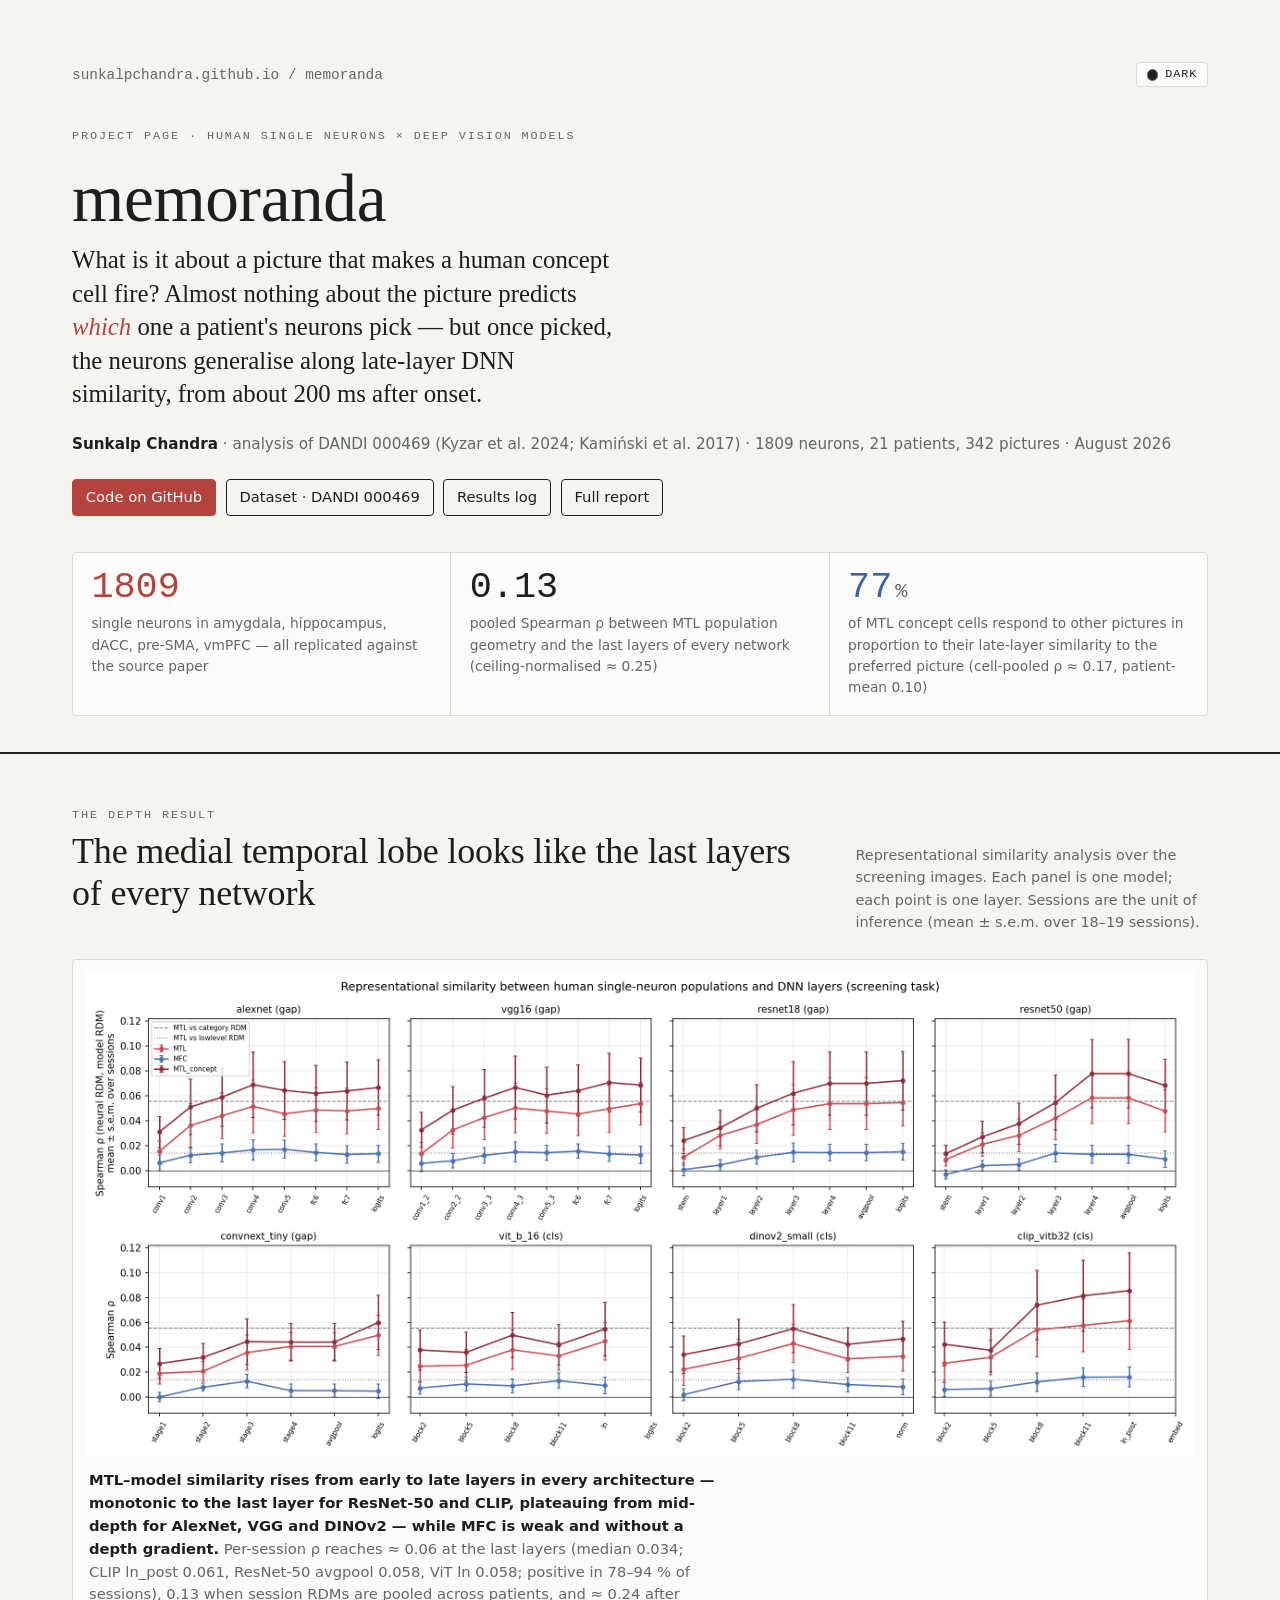
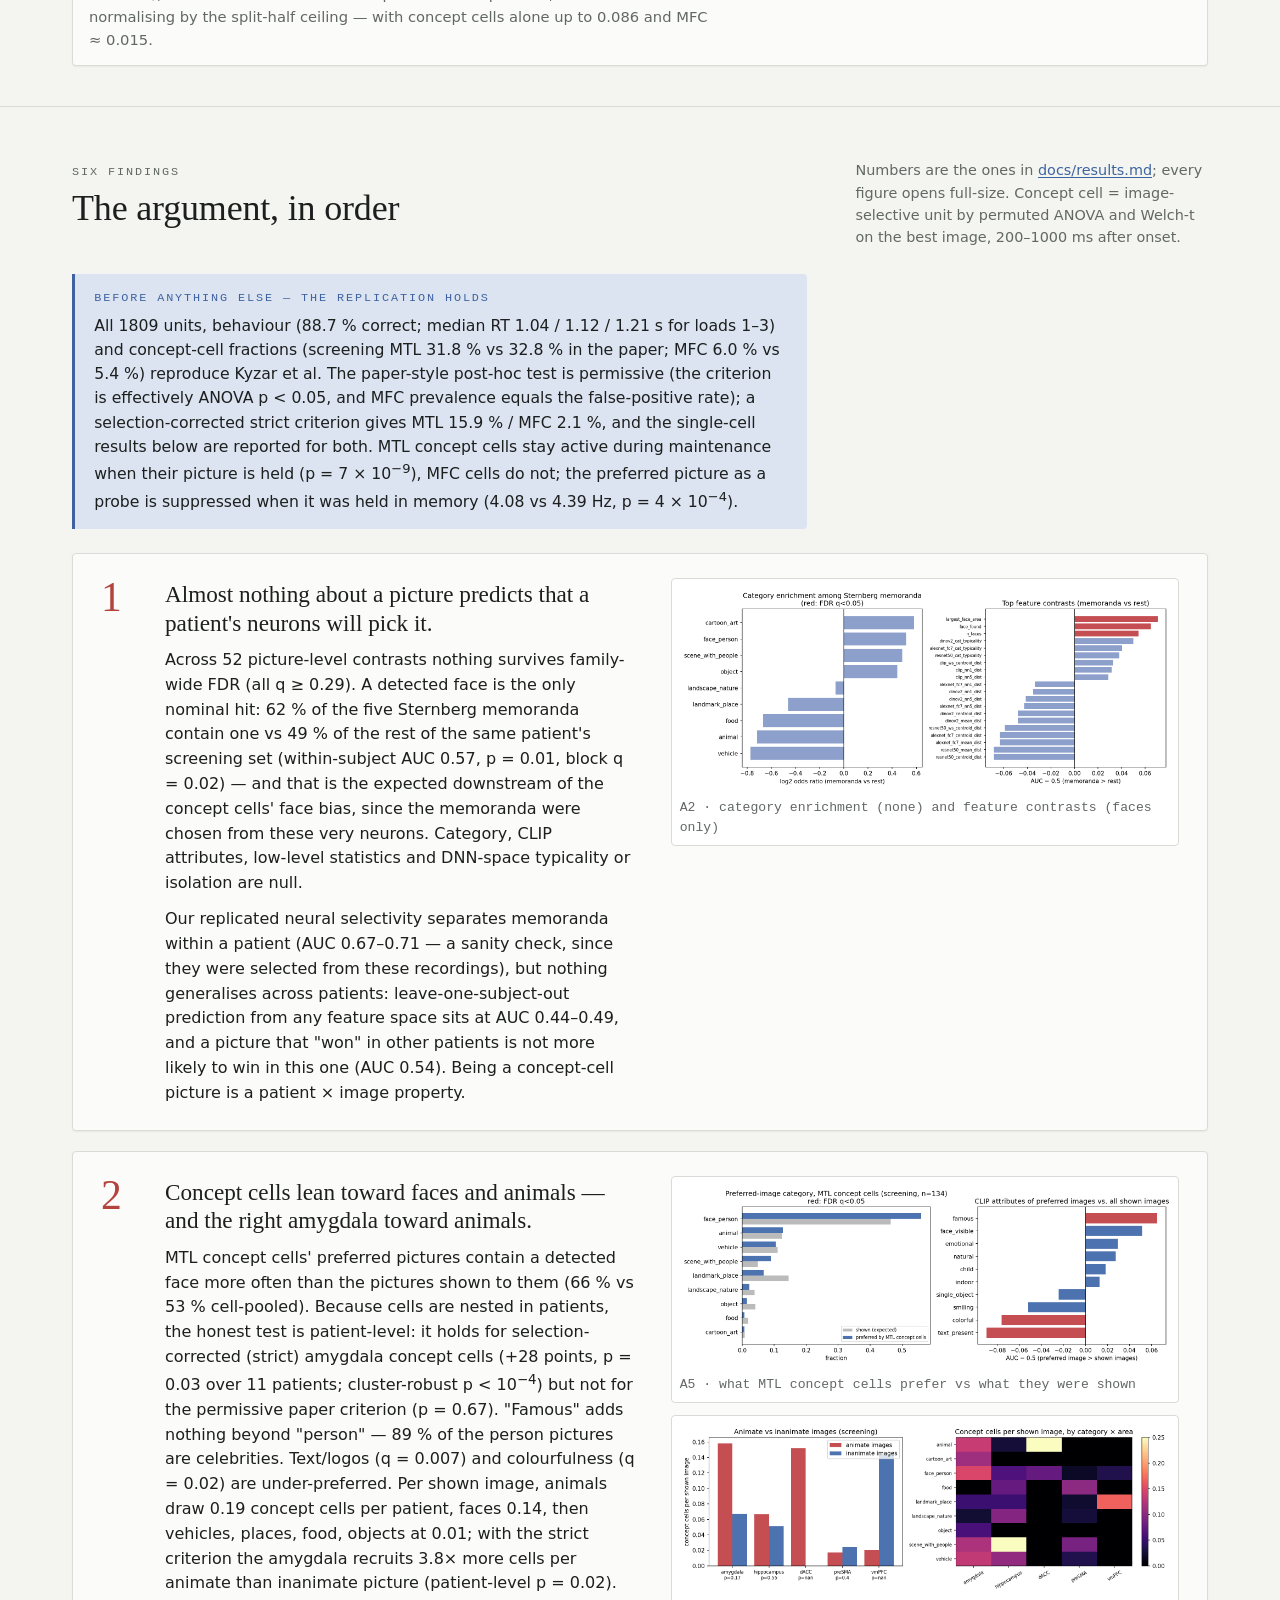
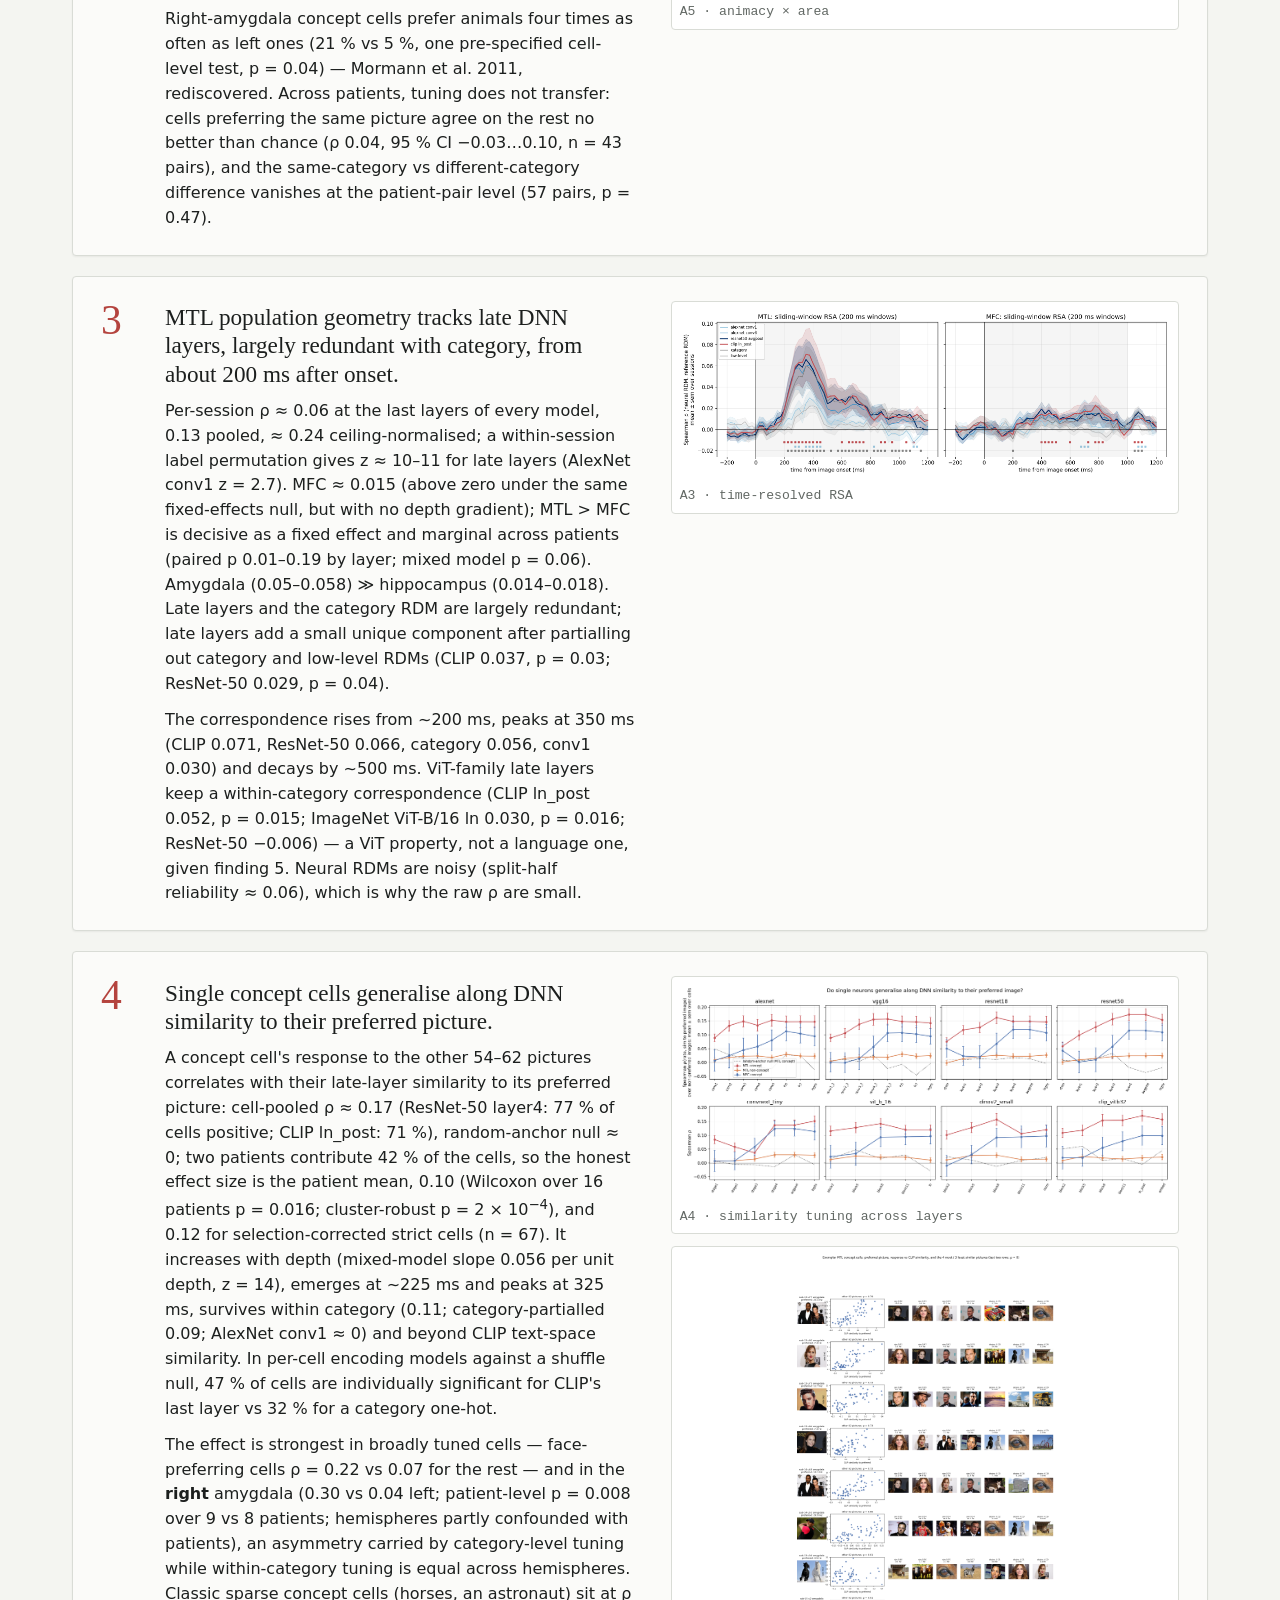
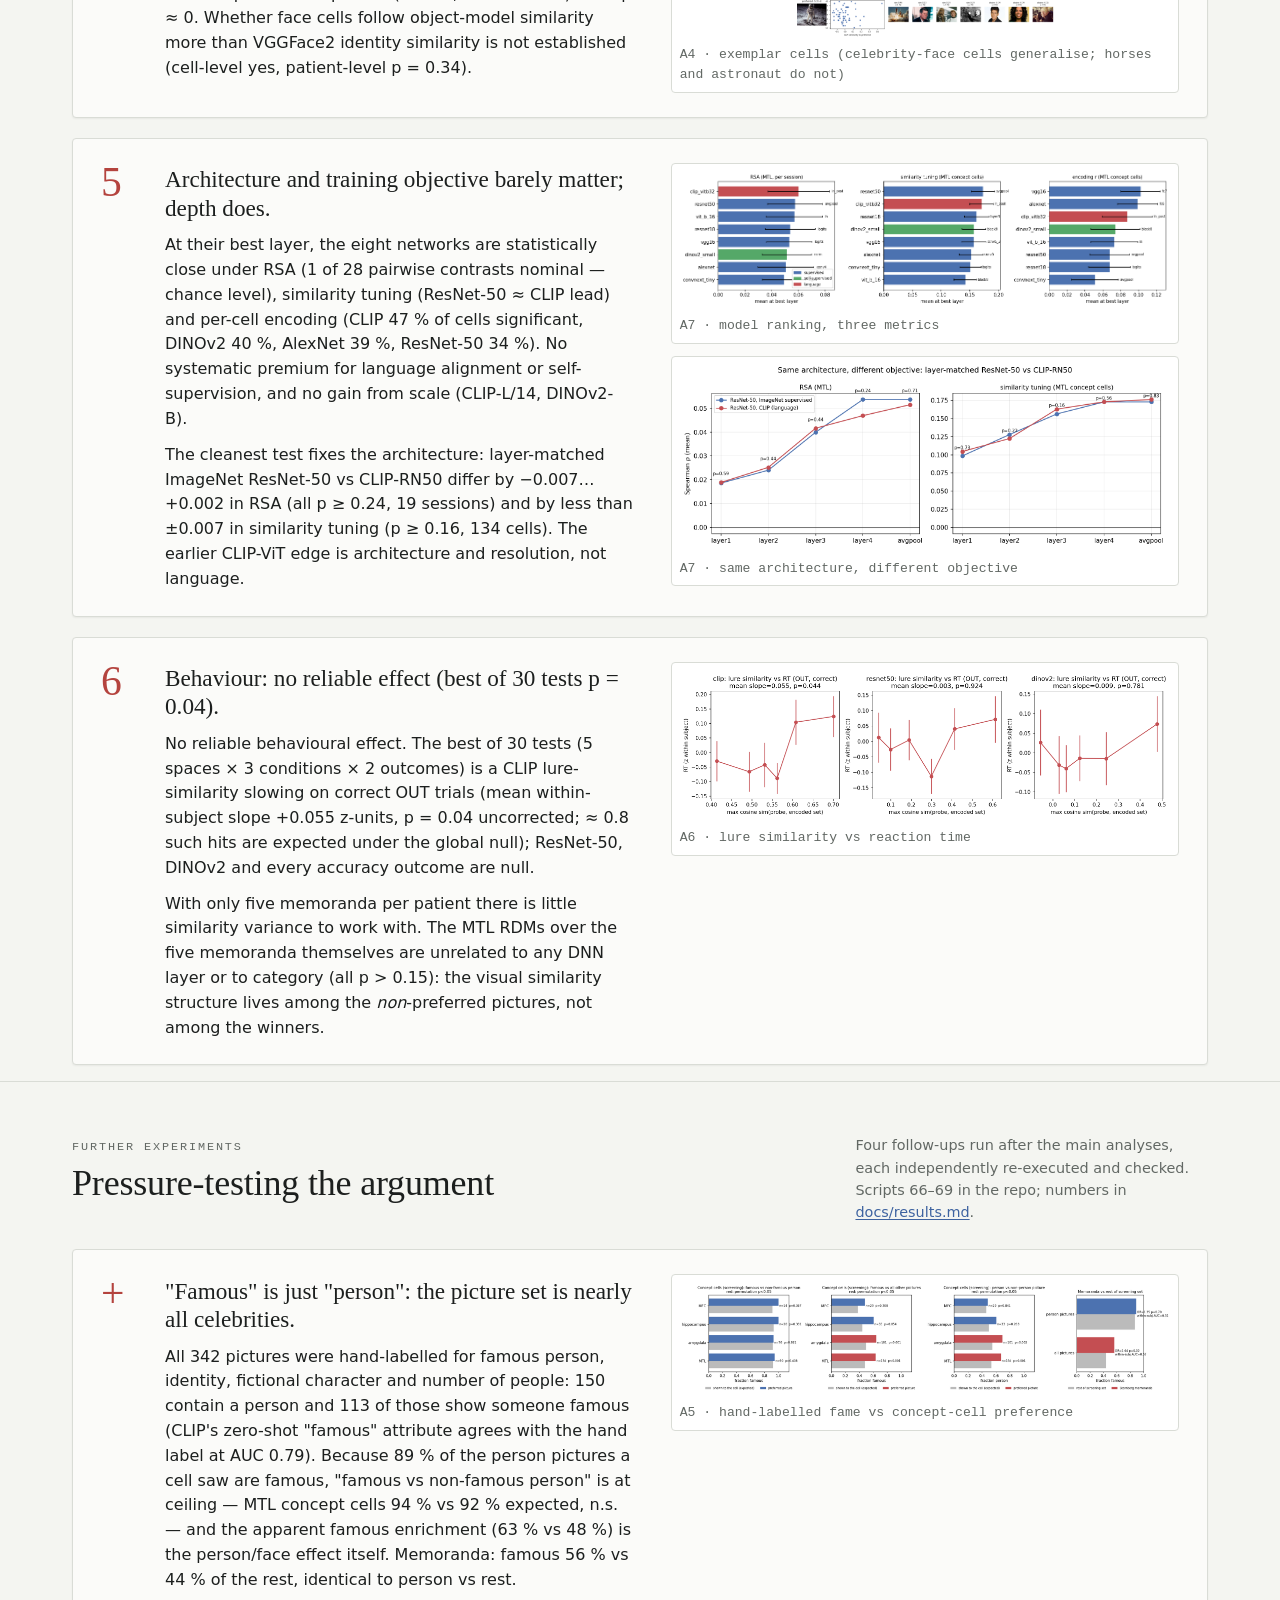
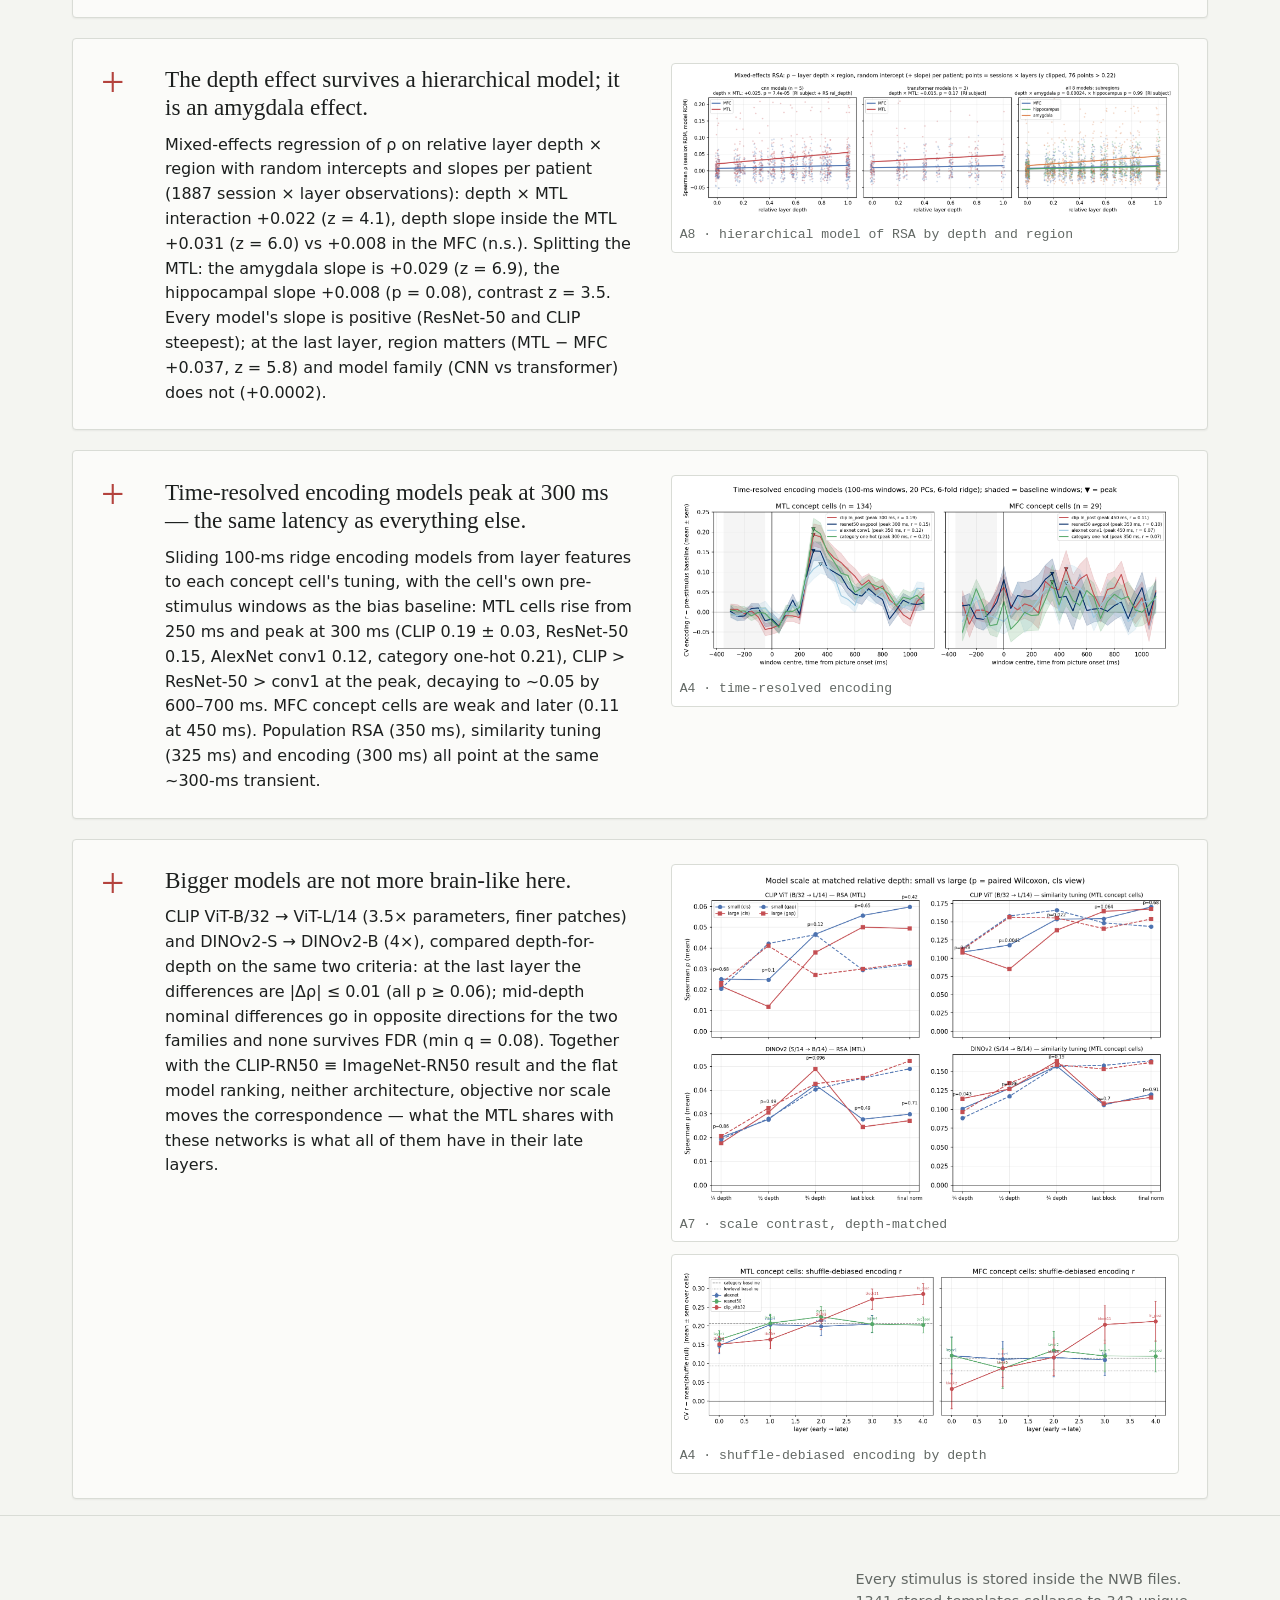
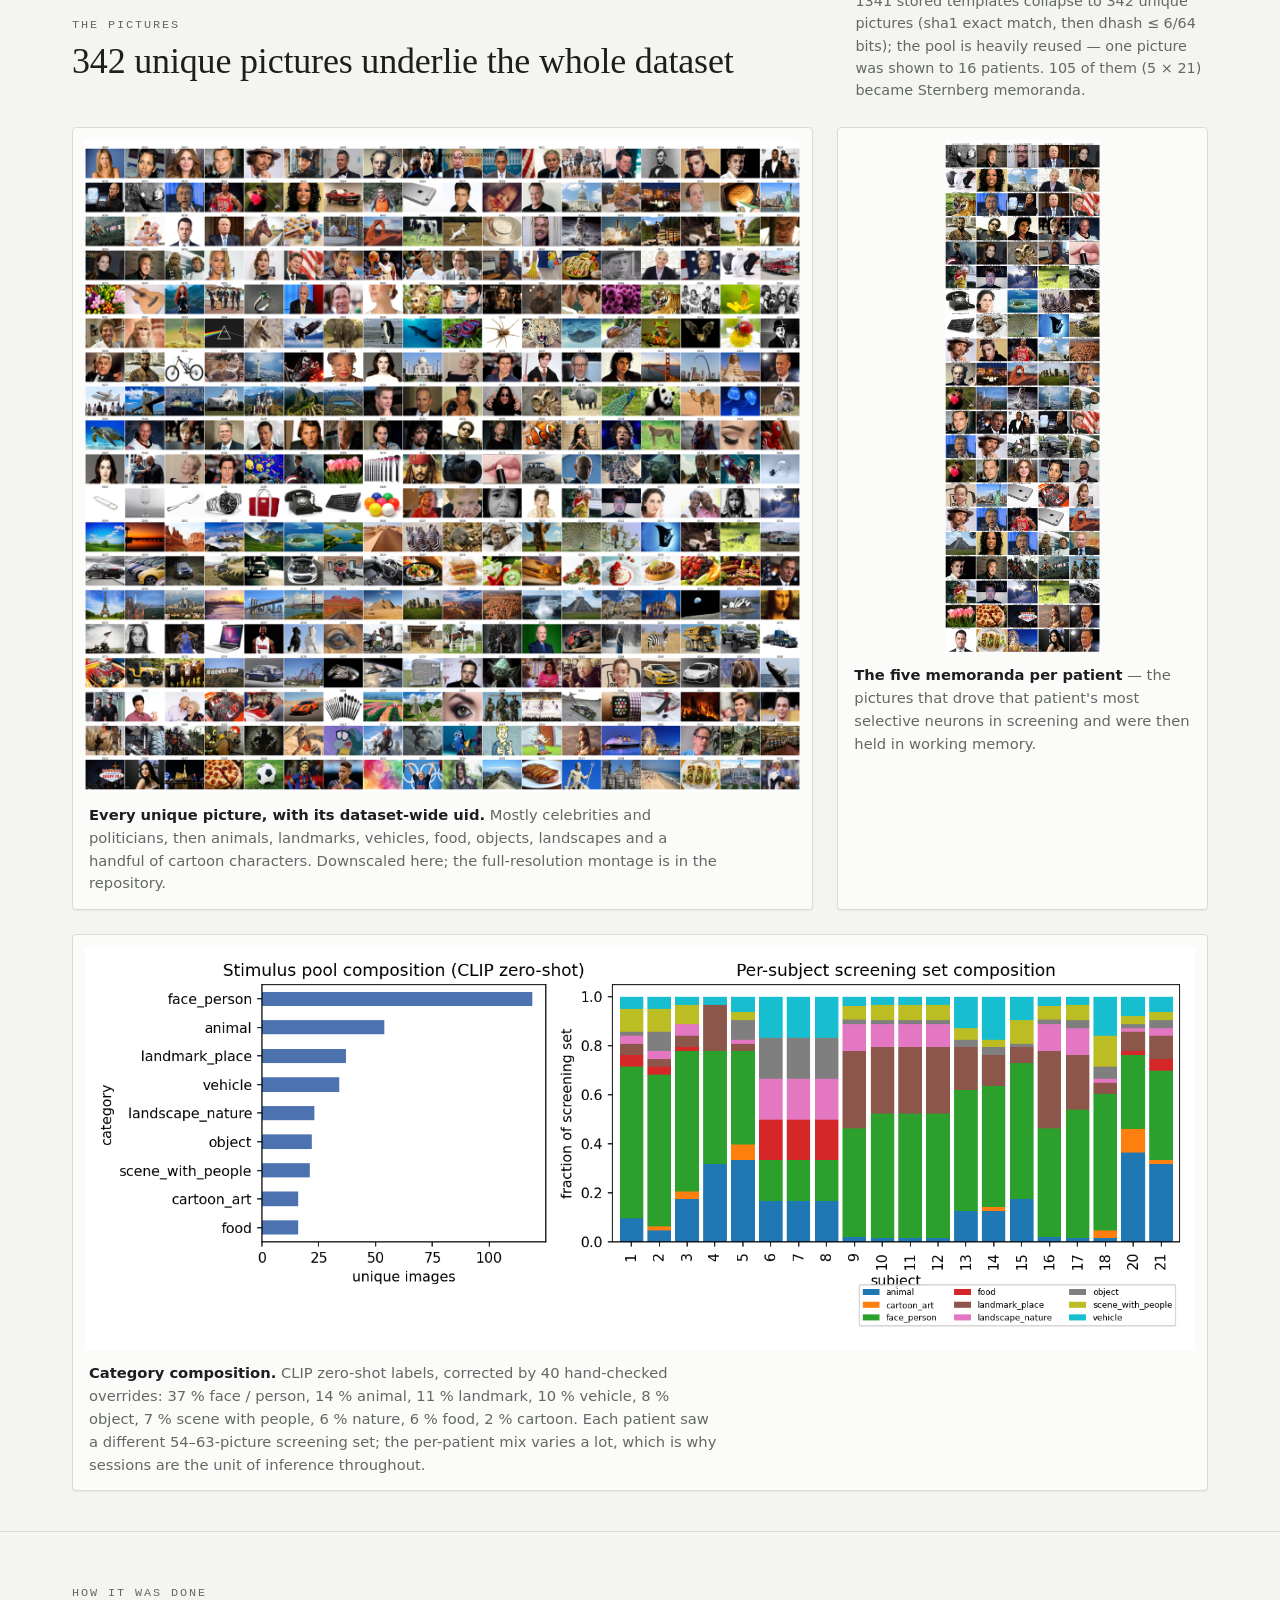
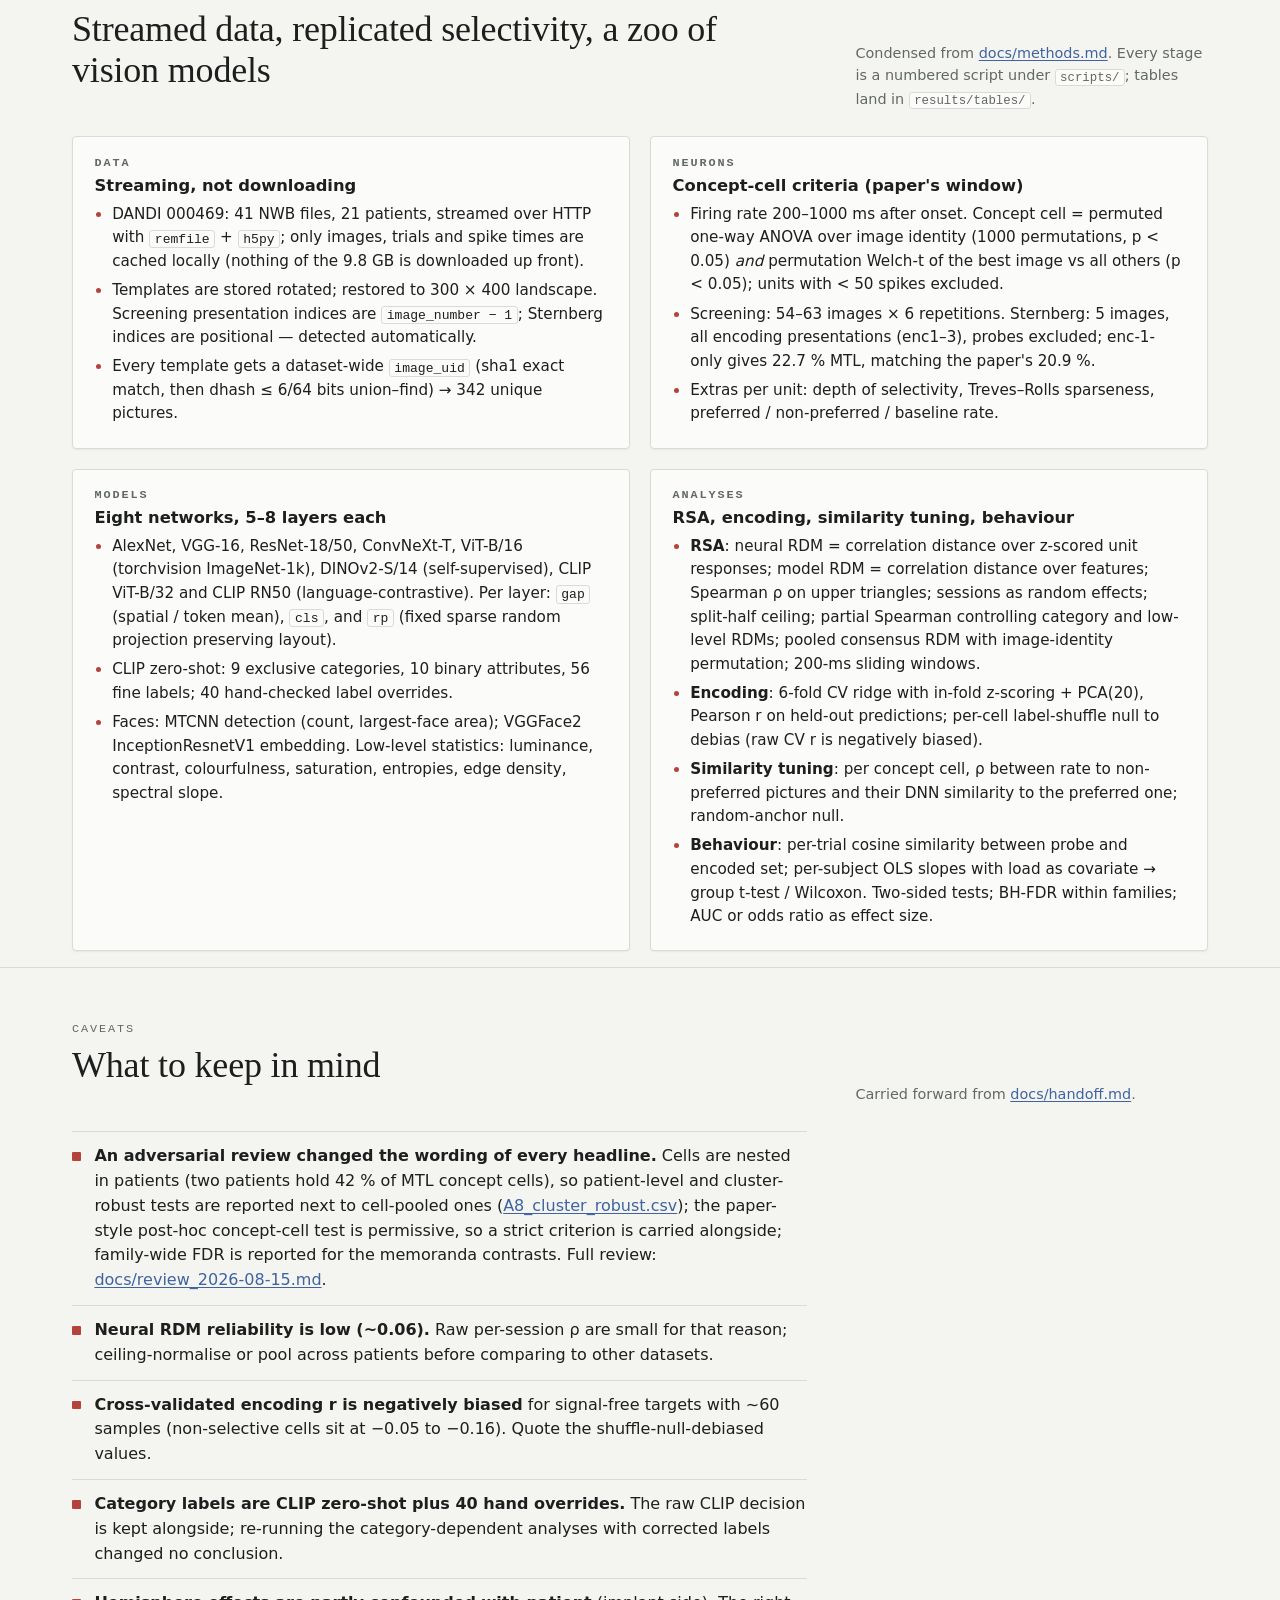
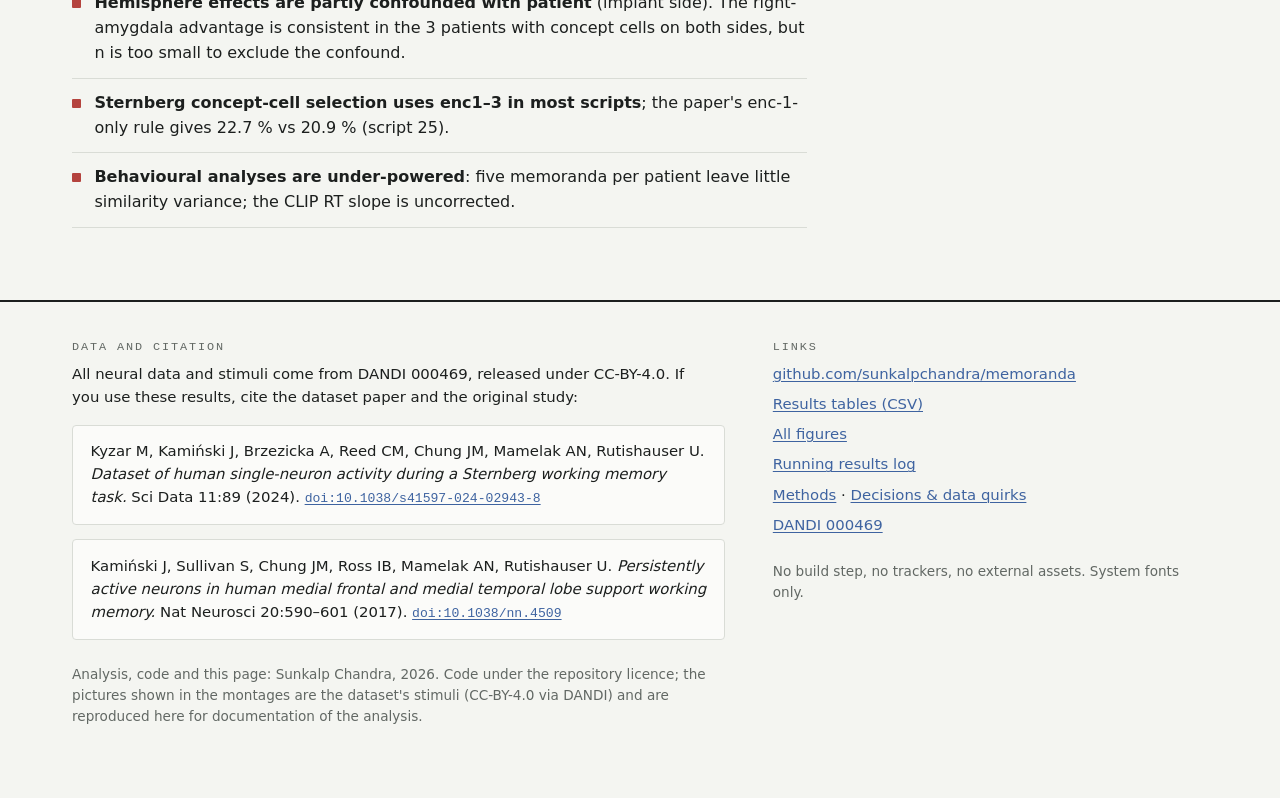
==== commit e97065f5: "results(A3): RSA sweep incl. strict concept-cell populations; site animacy line" ====
--- a/site/index.html
+++ b/site/index.html
@@ -130,7 +130,7 @@
           <div class="text">
             <div class="n" aria-hidden="true">2</div>
             <h3>Concept cells lean toward faces and animals — and the right amygdala toward animals.</h3>
-            <p>MTL concept cells' preferred pictures contain a detected face more often than the pictures shown to them (66 % vs 53 % cell-pooled). Because cells are nested in patients, the honest test is patient-level: it holds for selection-corrected (strict) amygdala concept cells (+28 points, p = 0.03 over 11 patients; cluster-robust p &lt; 10<sup>−4</sup>) but not for the permissive paper criterion (p = 0.67). "Famous" adds nothing beyond "person" — 89 % of the person pictures are celebrities. Text/logos (q = 0.007) and colourfulness (q = 0.02) are under-preferred. Per shown image, animals draw 0.19 concept cells per patient, faces 0.14, then vehicles, places, food, objects at 0.01.</p>
+            <p>MTL concept cells' preferred pictures contain a detected face more often than the pictures shown to them (66 % vs 53 % cell-pooled). Because cells are nested in patients, the honest test is patient-level: it holds for selection-corrected (strict) amygdala concept cells (+28 points, p = 0.03 over 11 patients; cluster-robust p &lt; 10<sup>−4</sup>) but not for the permissive paper criterion (p = 0.67). "Famous" adds nothing beyond "person" — 89 % of the person pictures are celebrities. Text/logos (q = 0.007) and colourfulness (q = 0.02) are under-preferred. Per shown image, animals draw 0.19 concept cells per patient, faces 0.14, then vehicles, places, food, objects at 0.01; with the strict criterion the amygdala recruits 3.8× more cells per animate than inanimate picture (patient-level p = 0.02).</p>
             <p>Right-amygdala concept cells prefer animals four times as often as left ones (21 % vs 5 %, one pre-specified cell-level test, p = 0.04) — Mormann et al. 2011, rediscovered. Across patients, tuning does not transfer: cells preferring the same picture agree on the rest no better than chance (ρ 0.04, 95 % CI −0.03…0.10, n = 43 pairs), and the same-category vs different-category difference vanishes at the patient-pair level (57 pairs, p = 0.47).</p>
           </div>
           <div class="thumbs">
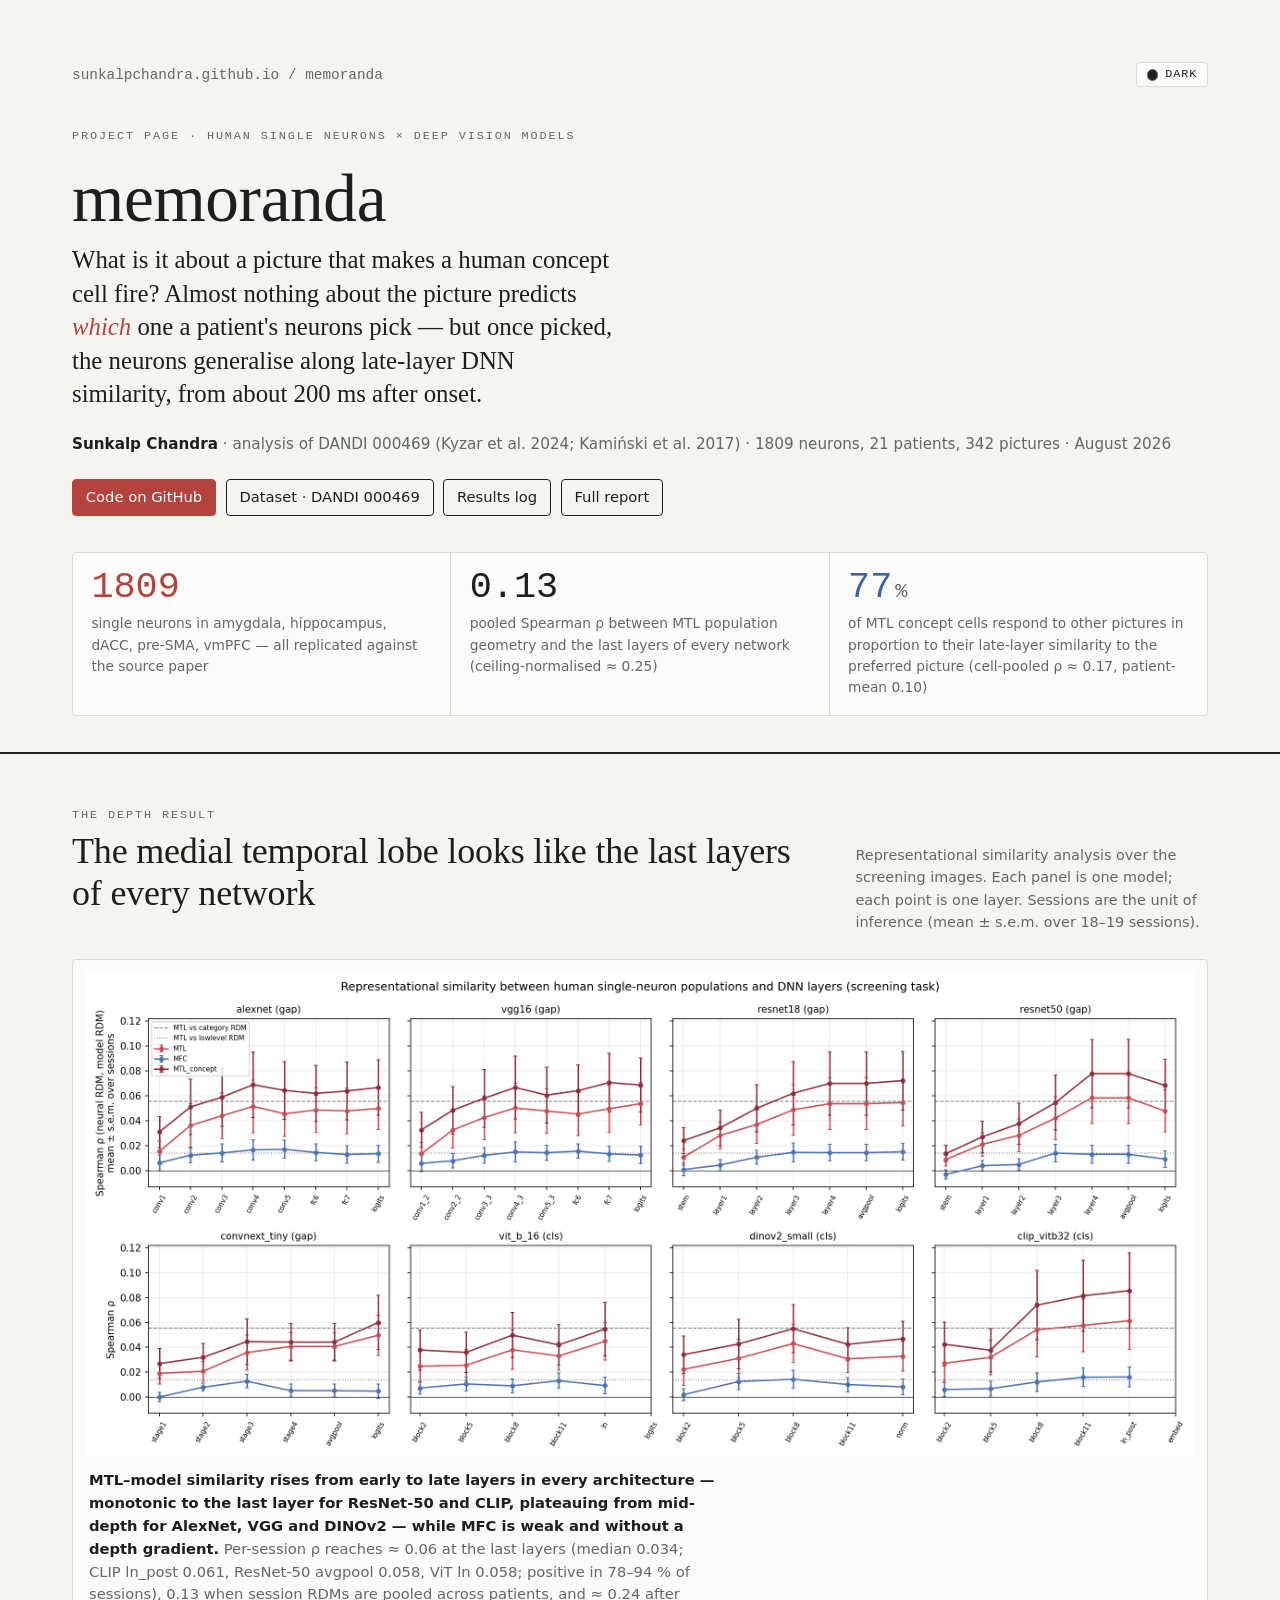
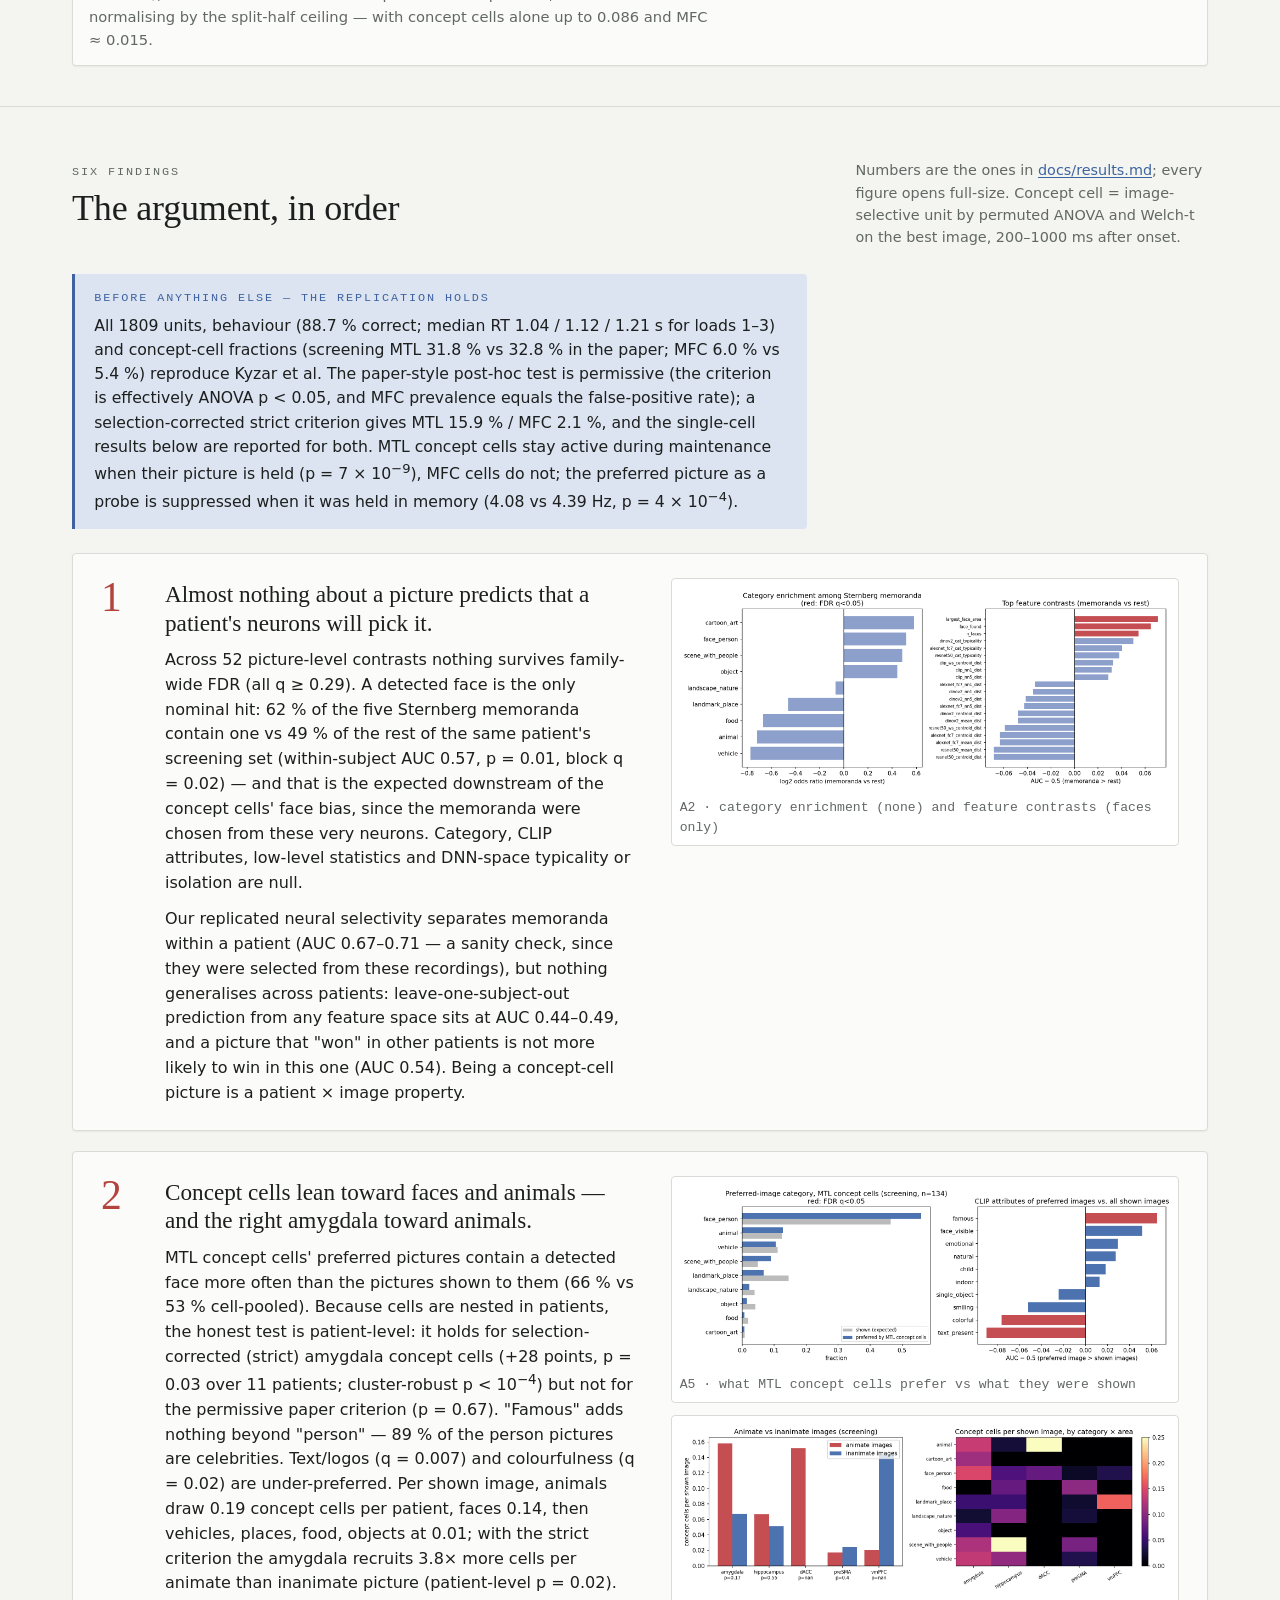
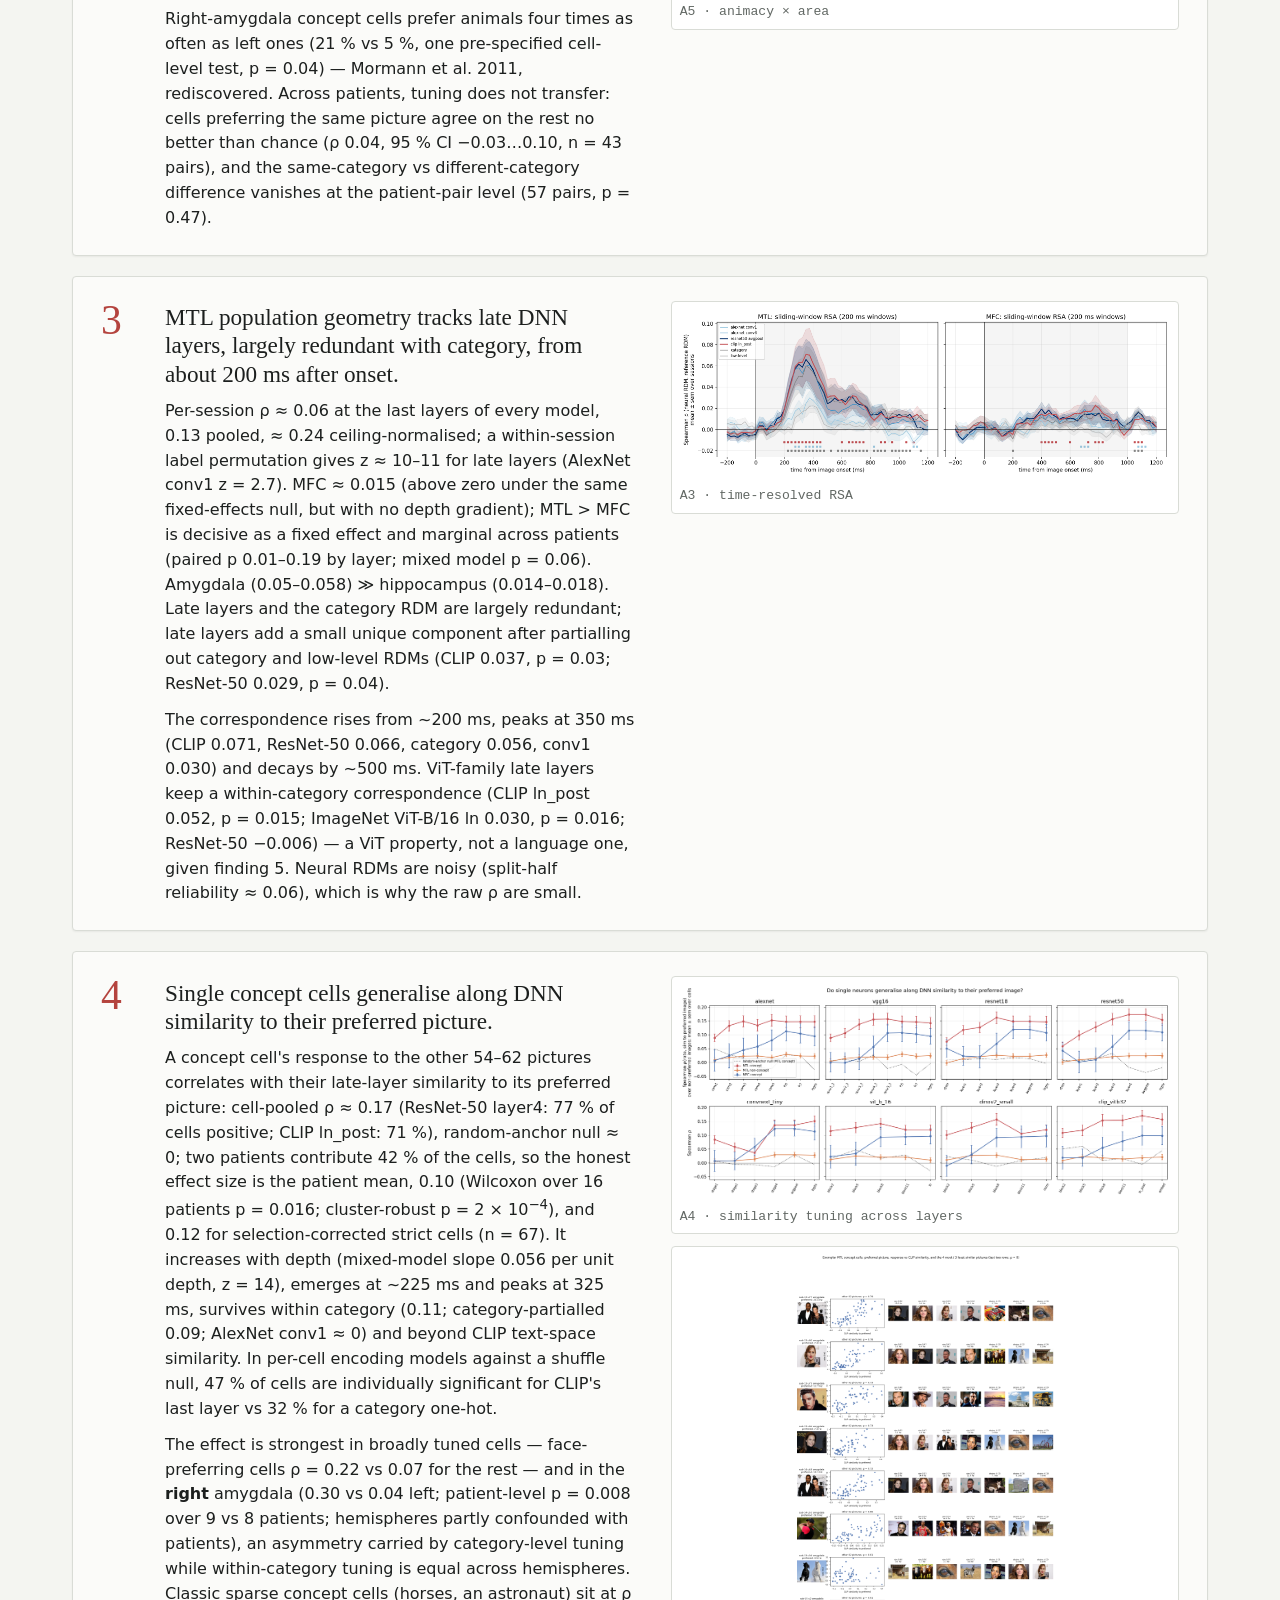
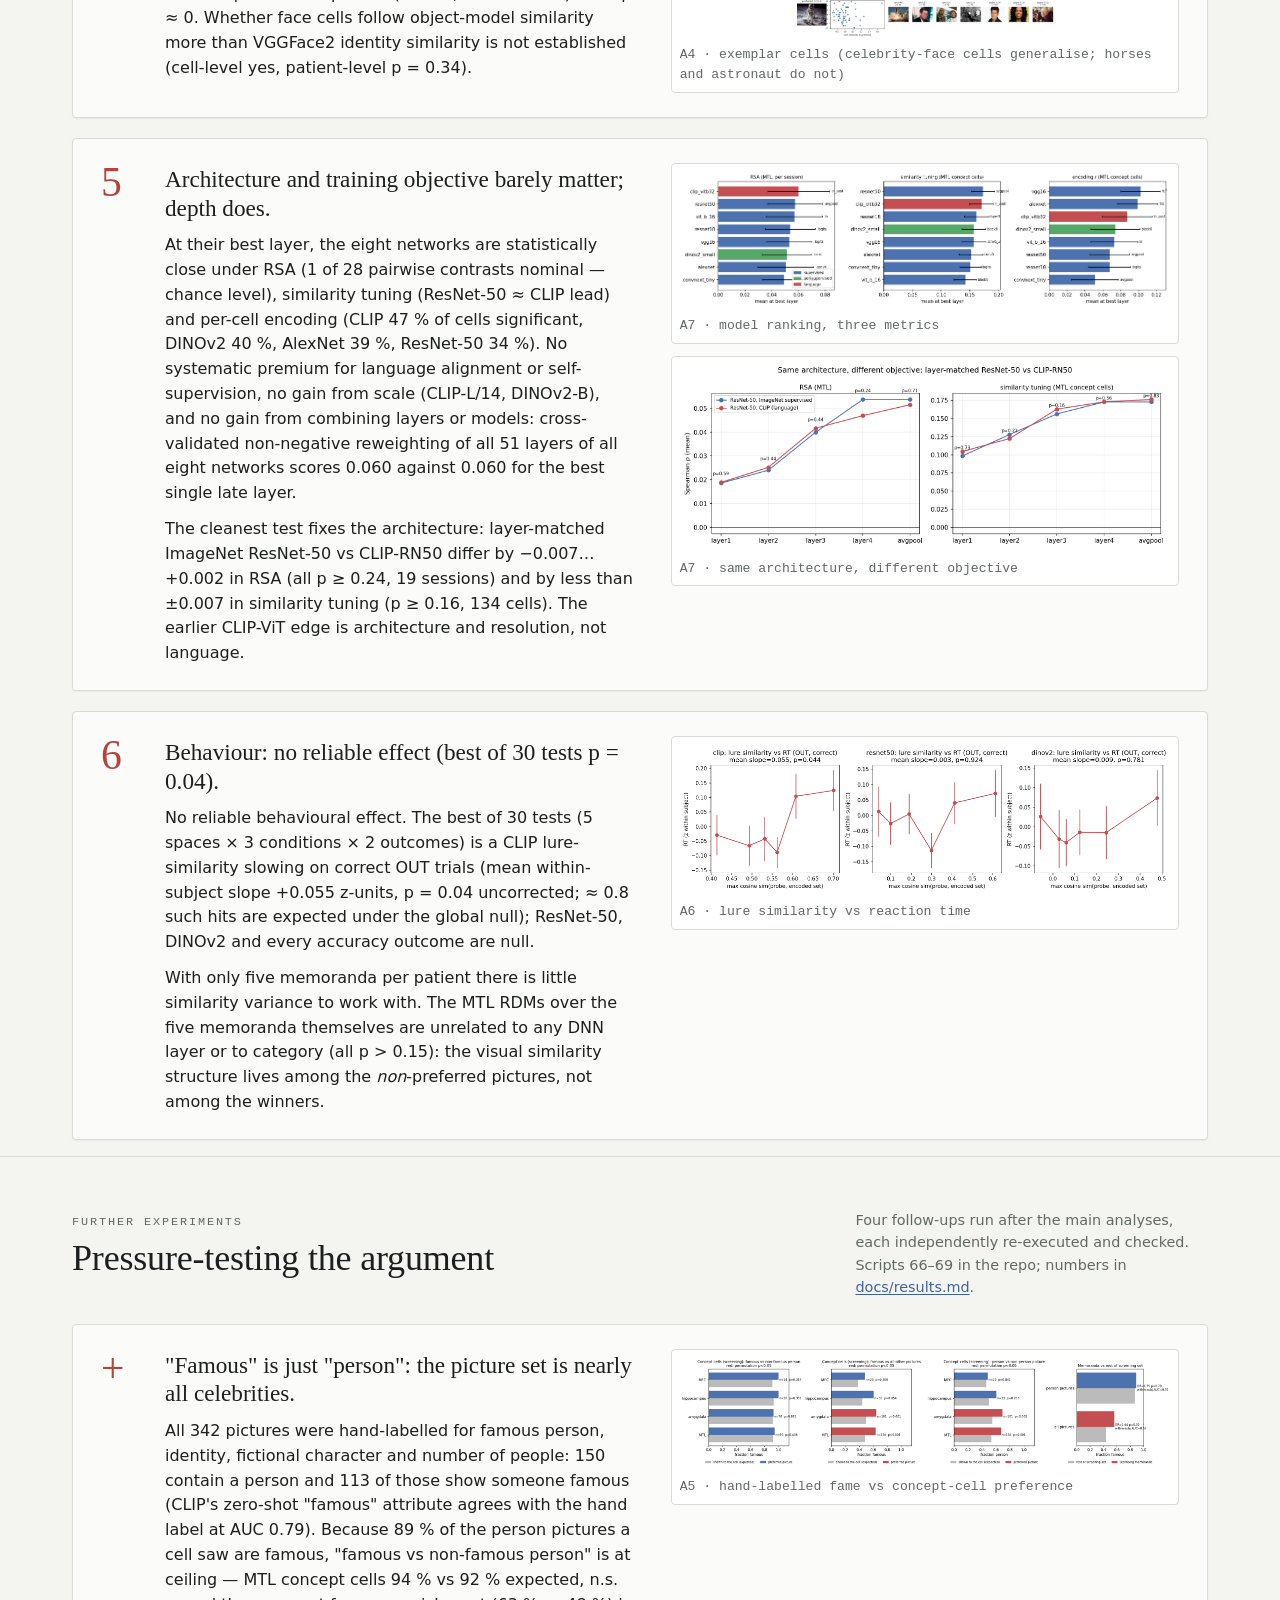
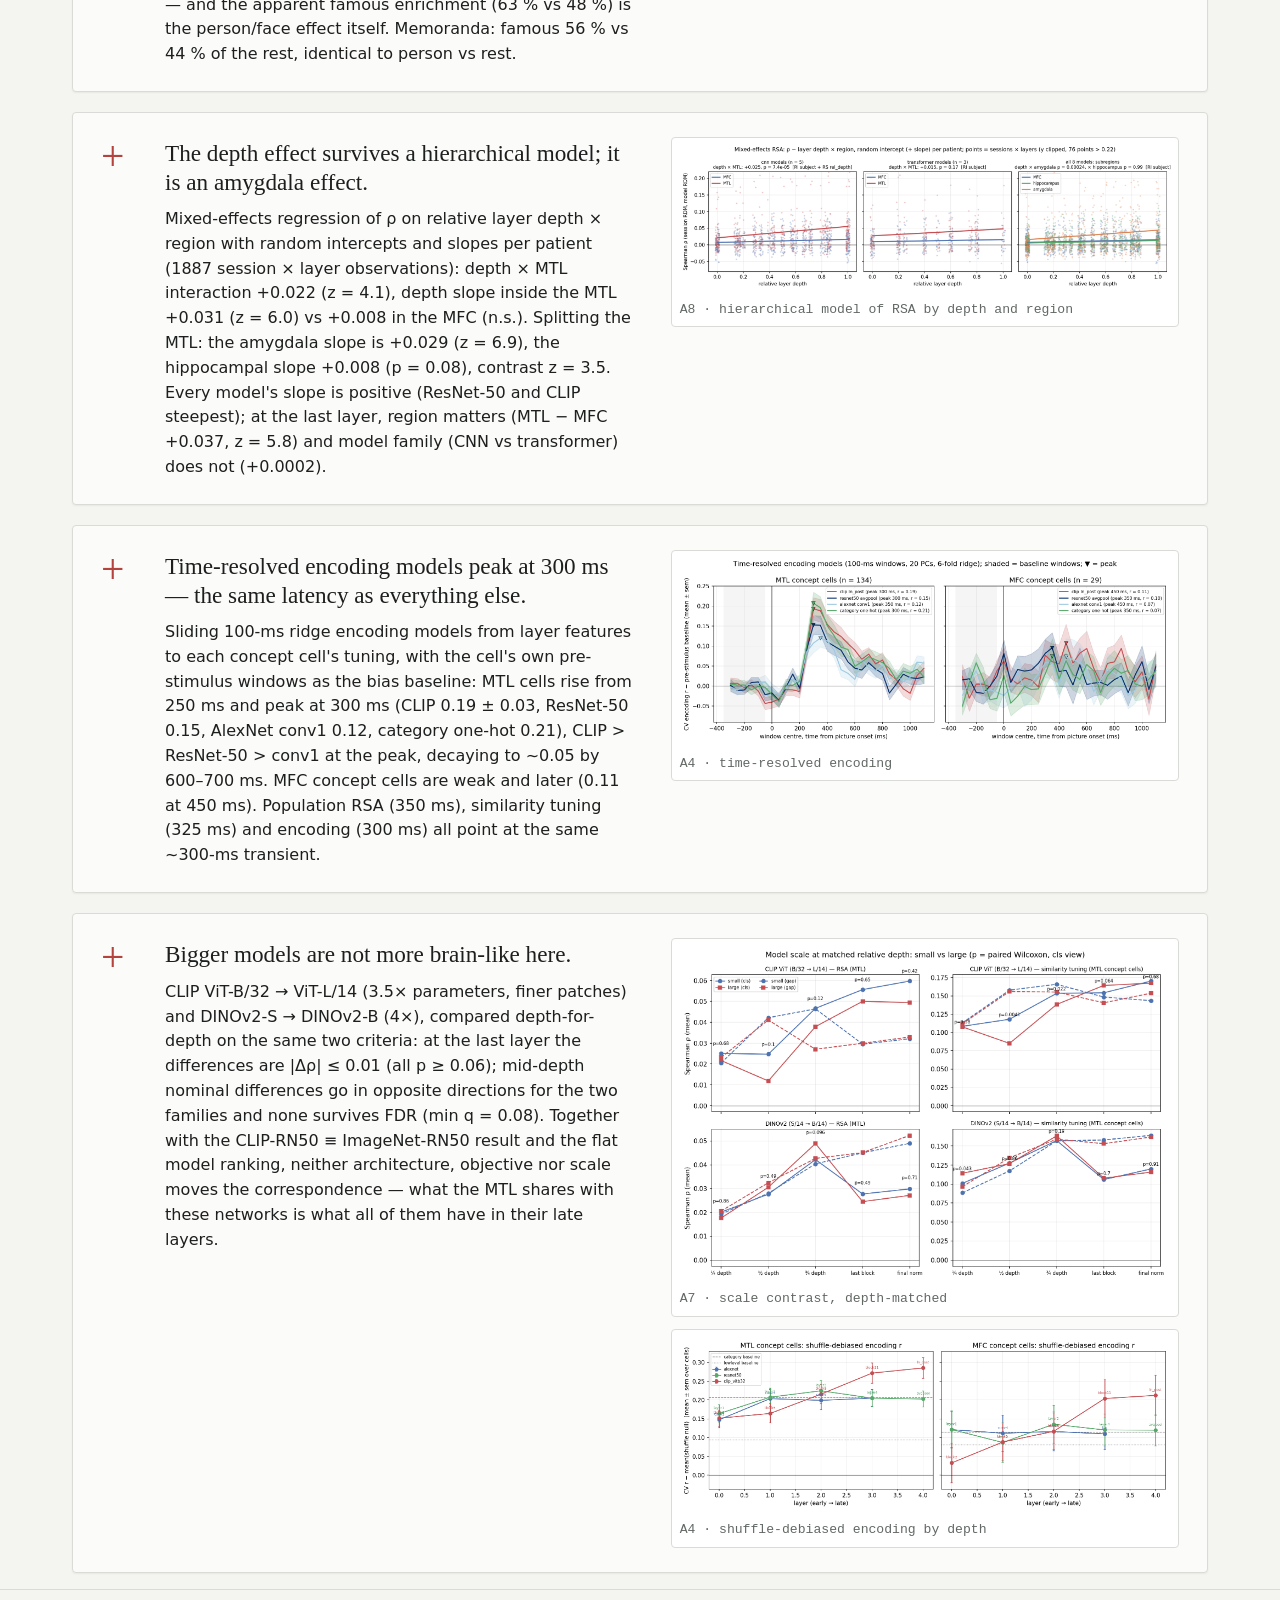
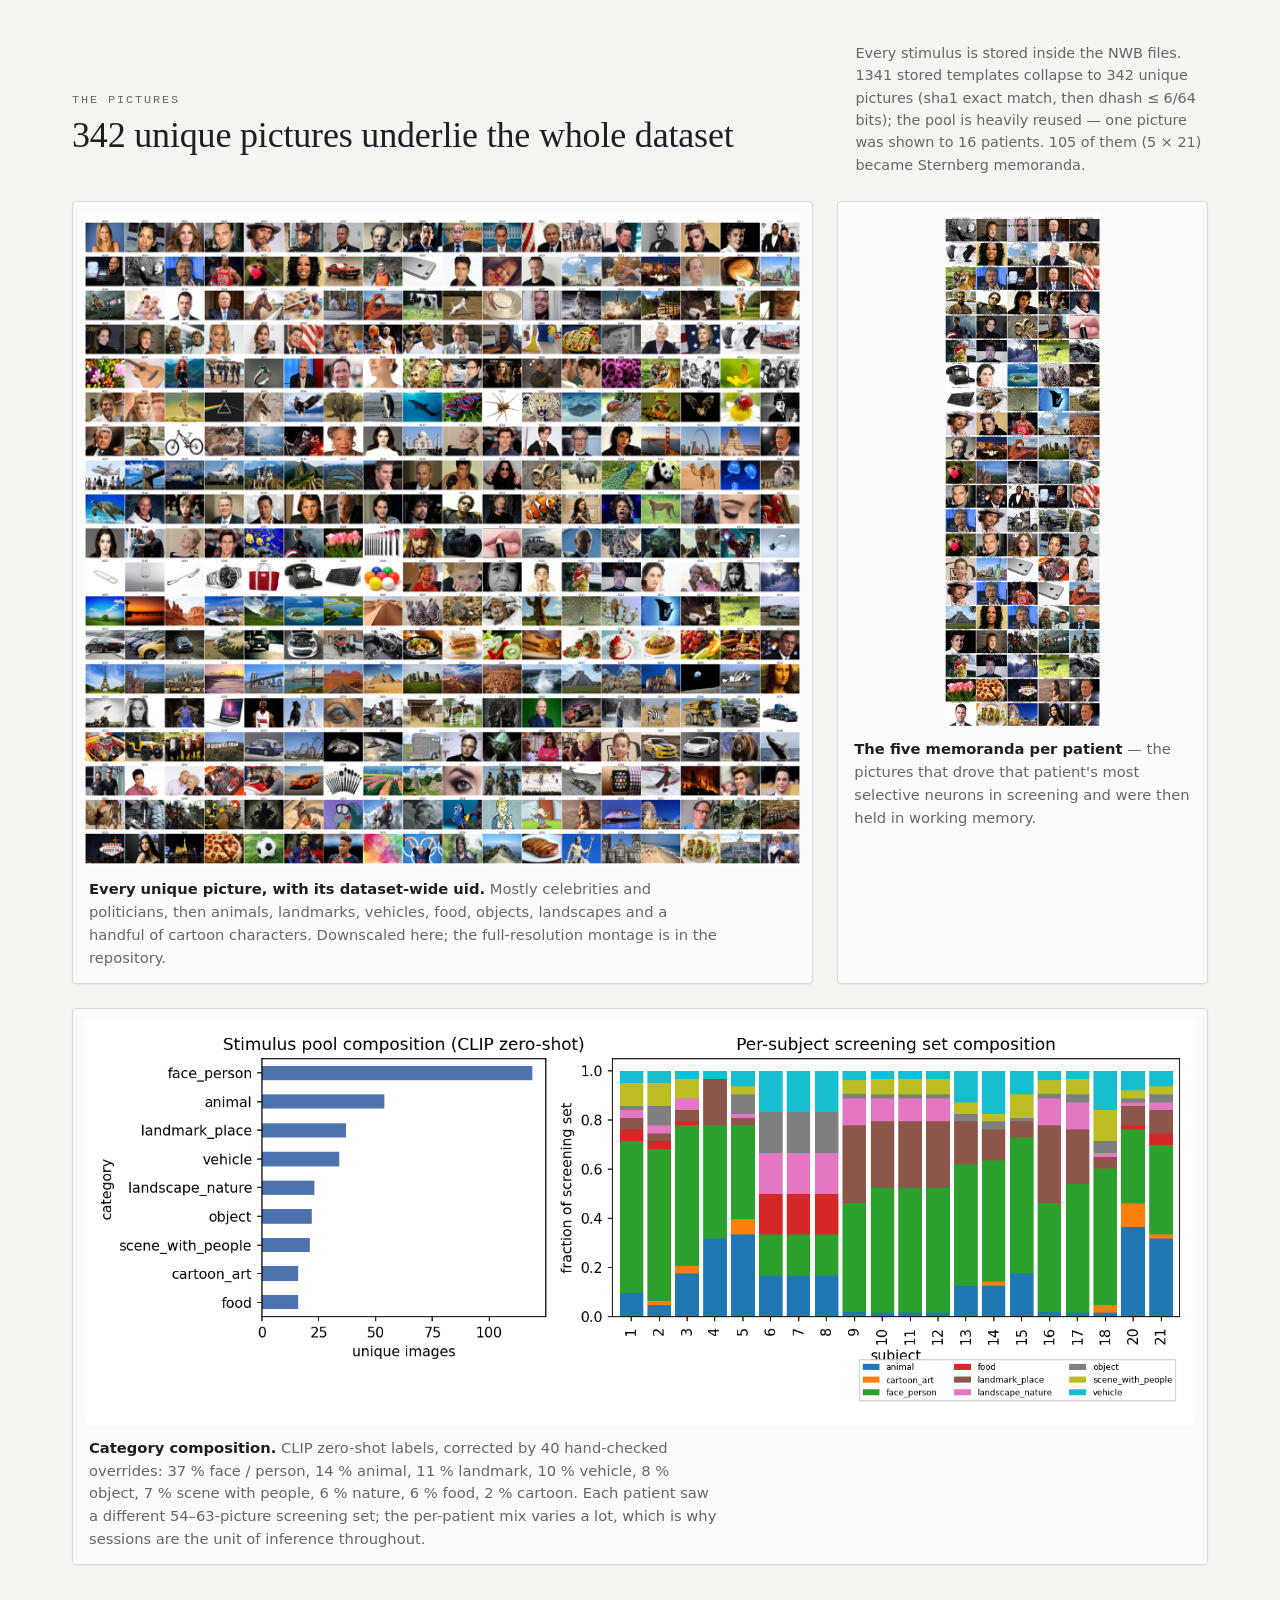
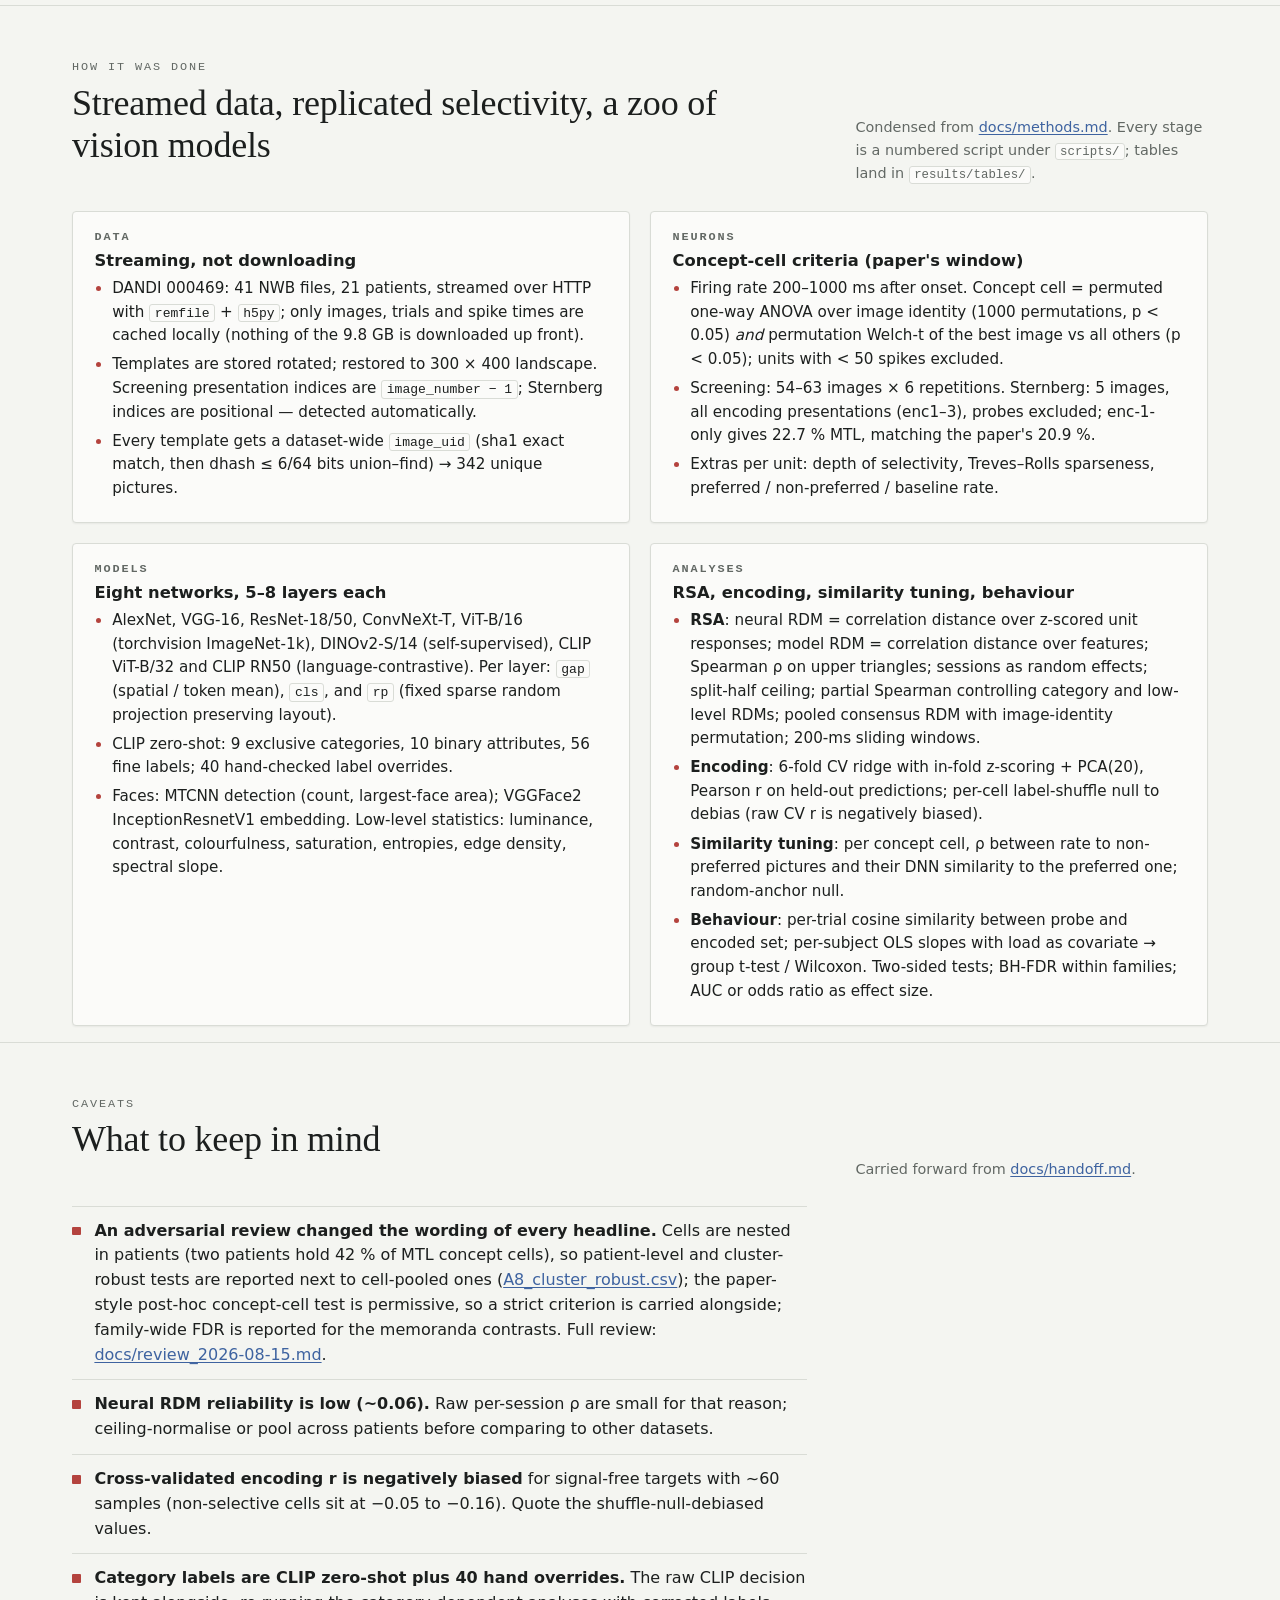
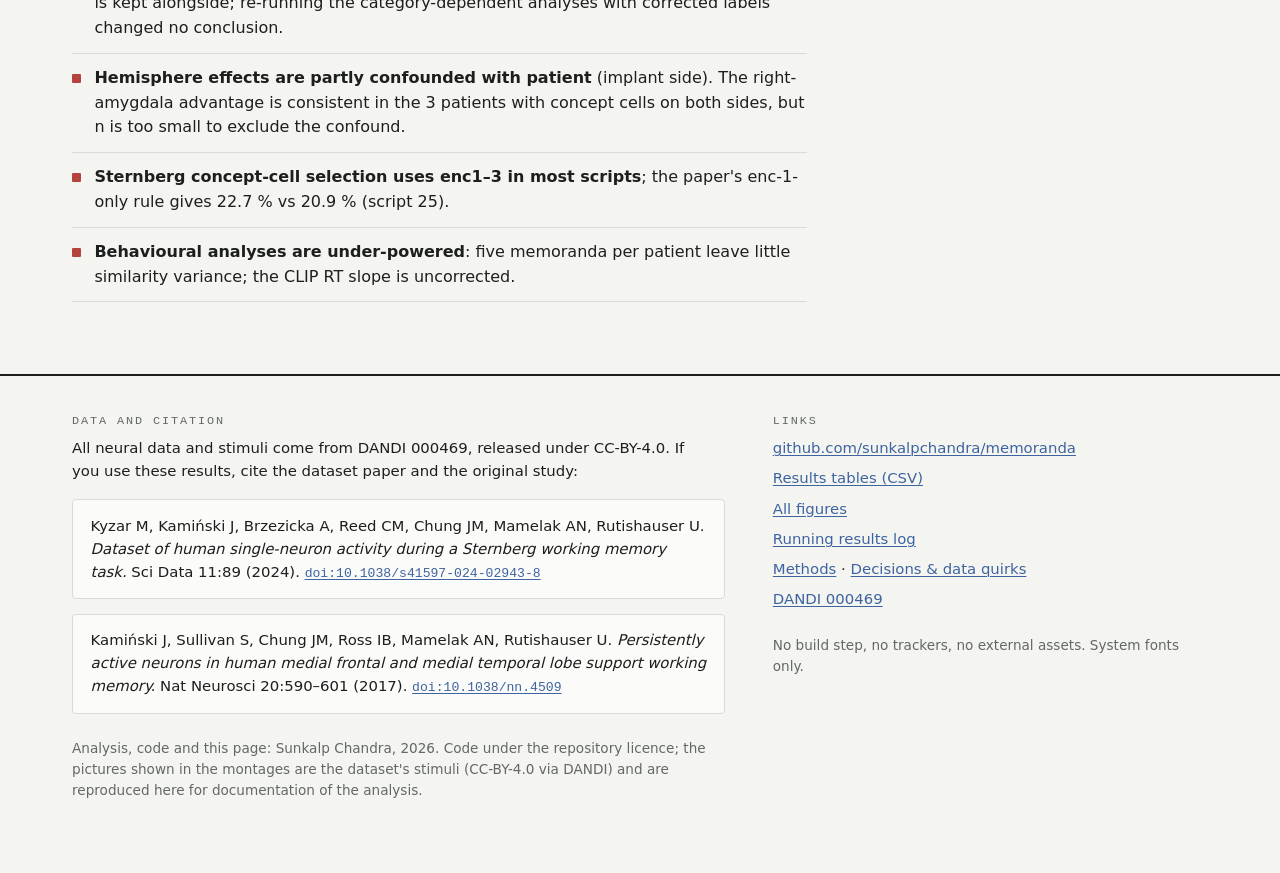
==== commit 02709466: "site: reweighted-RSA sentence" ====
--- a/site/index.html
+++ b/site/index.html
@@ -193,7 +193,7 @@
           <div class="text">
             <div class="n" aria-hidden="true">5</div>
             <h3>Architecture and training objective barely matter; depth does.</h3>
-            <p>At their best layer, the eight networks are statistically close under RSA (1 of 28 pairwise contrasts nominal — chance level), similarity tuning (ResNet-50 ≈ CLIP lead) and per-cell encoding (CLIP 47 % of cells significant, DINOv2 40 %, AlexNet 39 %, ResNet-50 34 %). No systematic premium for language alignment or self-supervision, and no gain from scale (CLIP-L/14, DINOv2-B).</p>
+            <p>At their best layer, the eight networks are statistically close under RSA (1 of 28 pairwise contrasts nominal — chance level), similarity tuning (ResNet-50 ≈ CLIP lead) and per-cell encoding (CLIP 47 % of cells significant, DINOv2 40 %, AlexNet 39 %, ResNet-50 34 %). No systematic premium for language alignment or self-supervision, no gain from scale (CLIP-L/14, DINOv2-B), and no gain from combining layers or models: cross-validated non-negative reweighting of all 51 layers of all eight networks scores 0.060 against 0.060 for the best single late layer.</p>
             <p>The cleanest test fixes the architecture: layer-matched ImageNet ResNet-50 vs CLIP-RN50 differ by −0.007…+0.002 in RSA (all p ≥ 0.24, 19 sessions) and by less than ±0.007 in similarity tuning (p ≥ 0.16, 134 cells). The earlier CLIP-ViT edge is architecture and resolution, not language.</p>
           </div>
           <div class="thumbs">
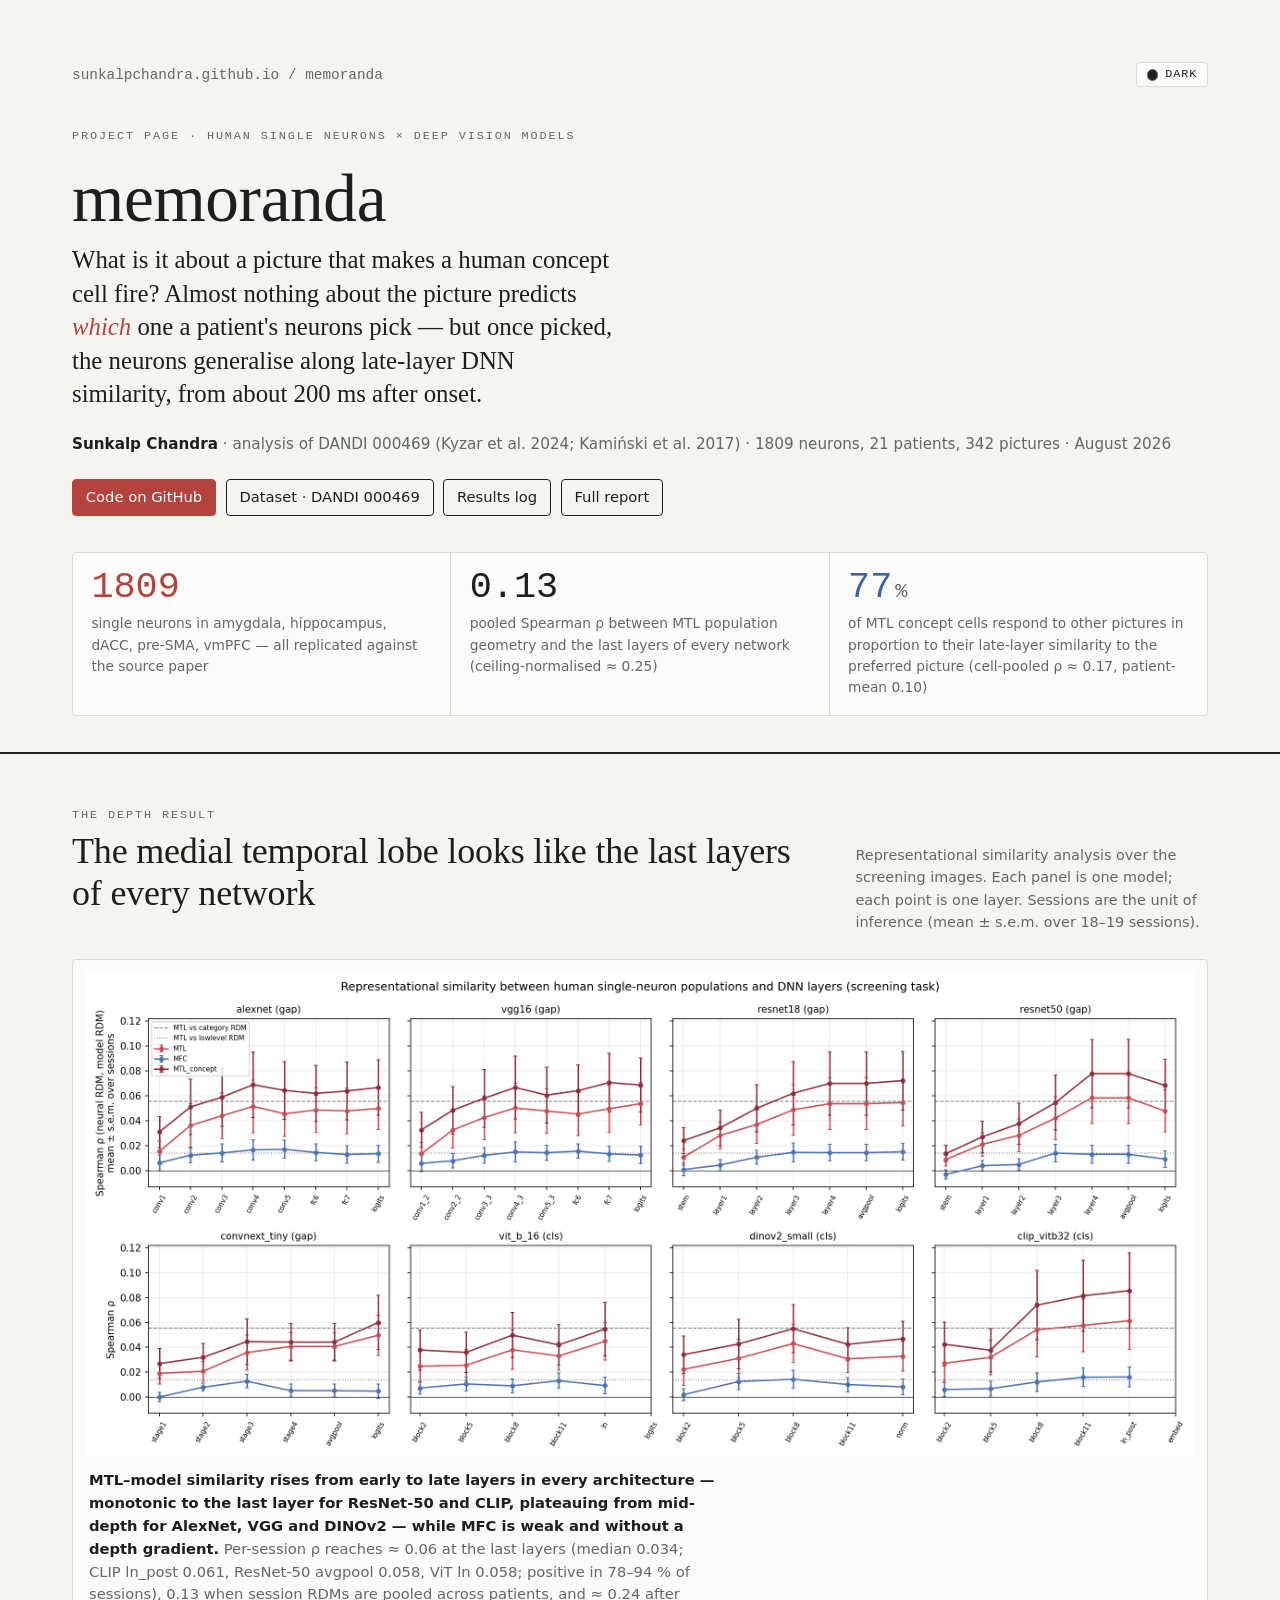
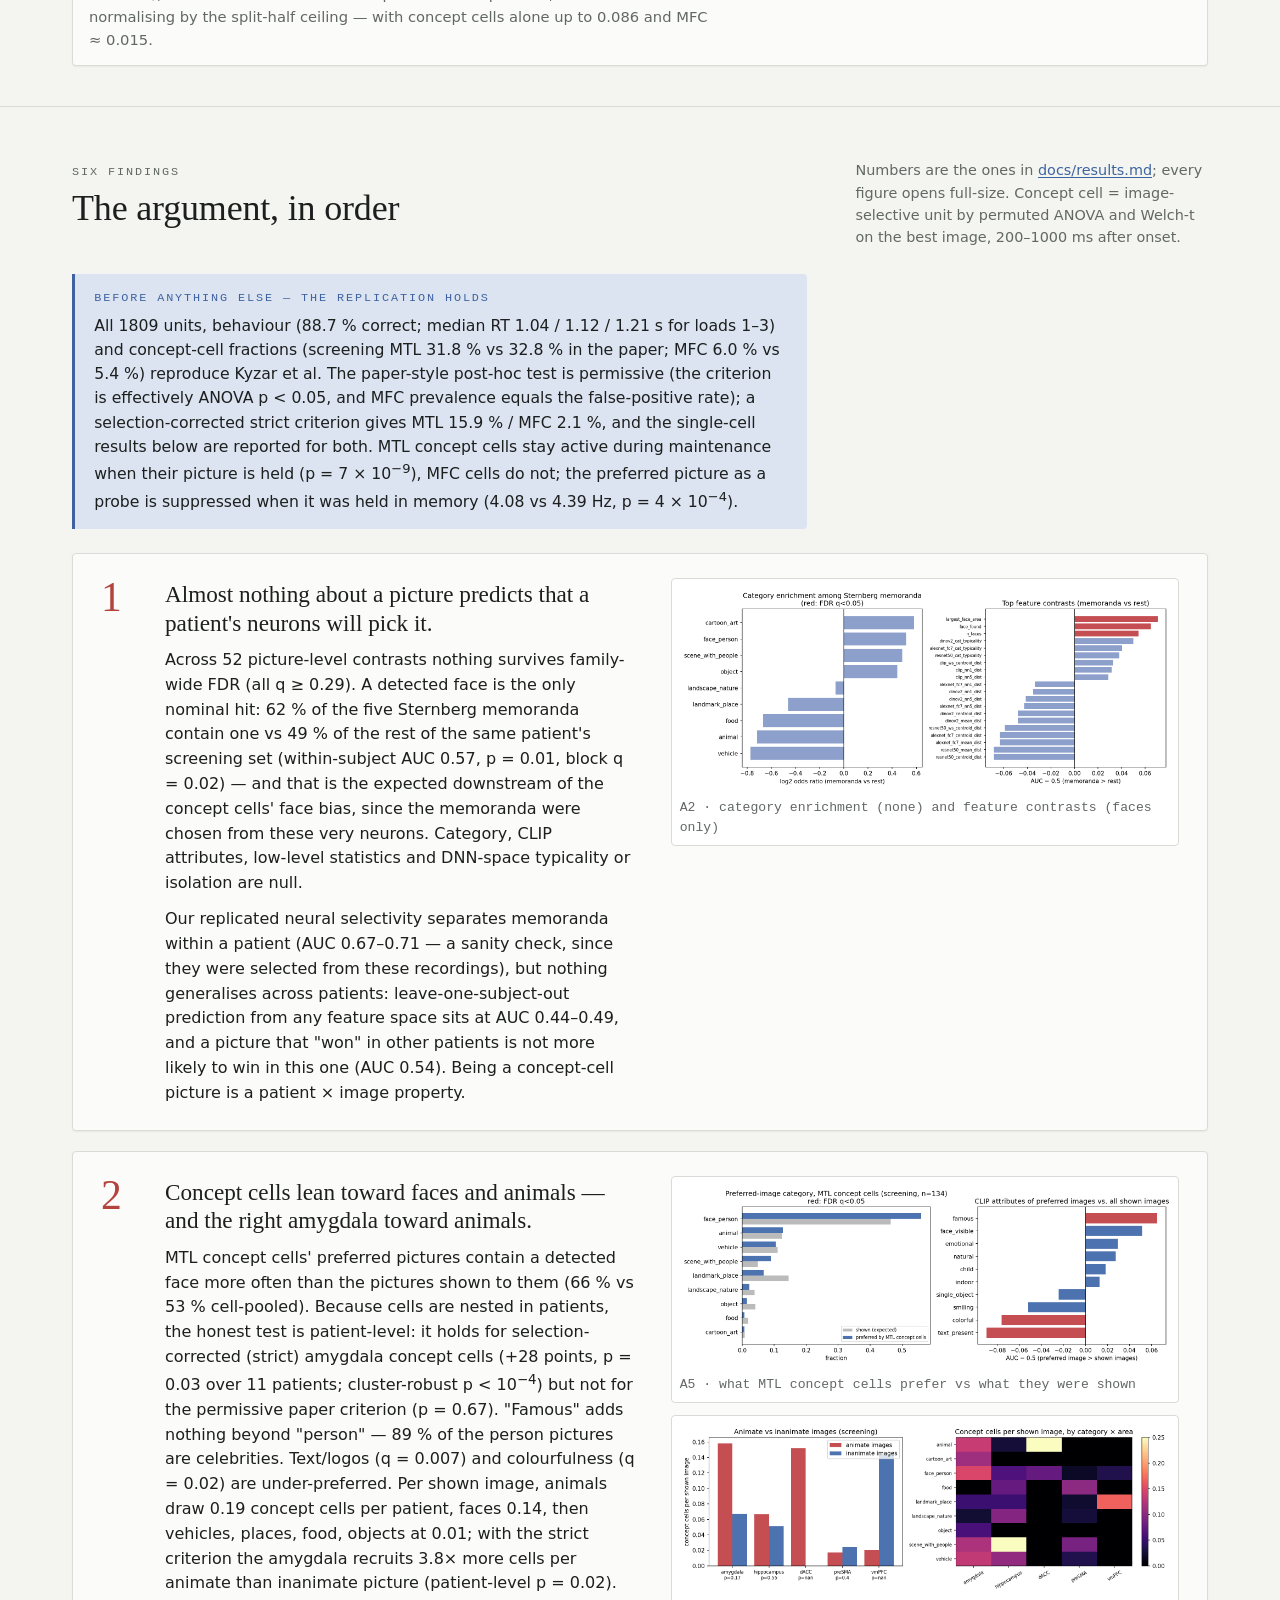
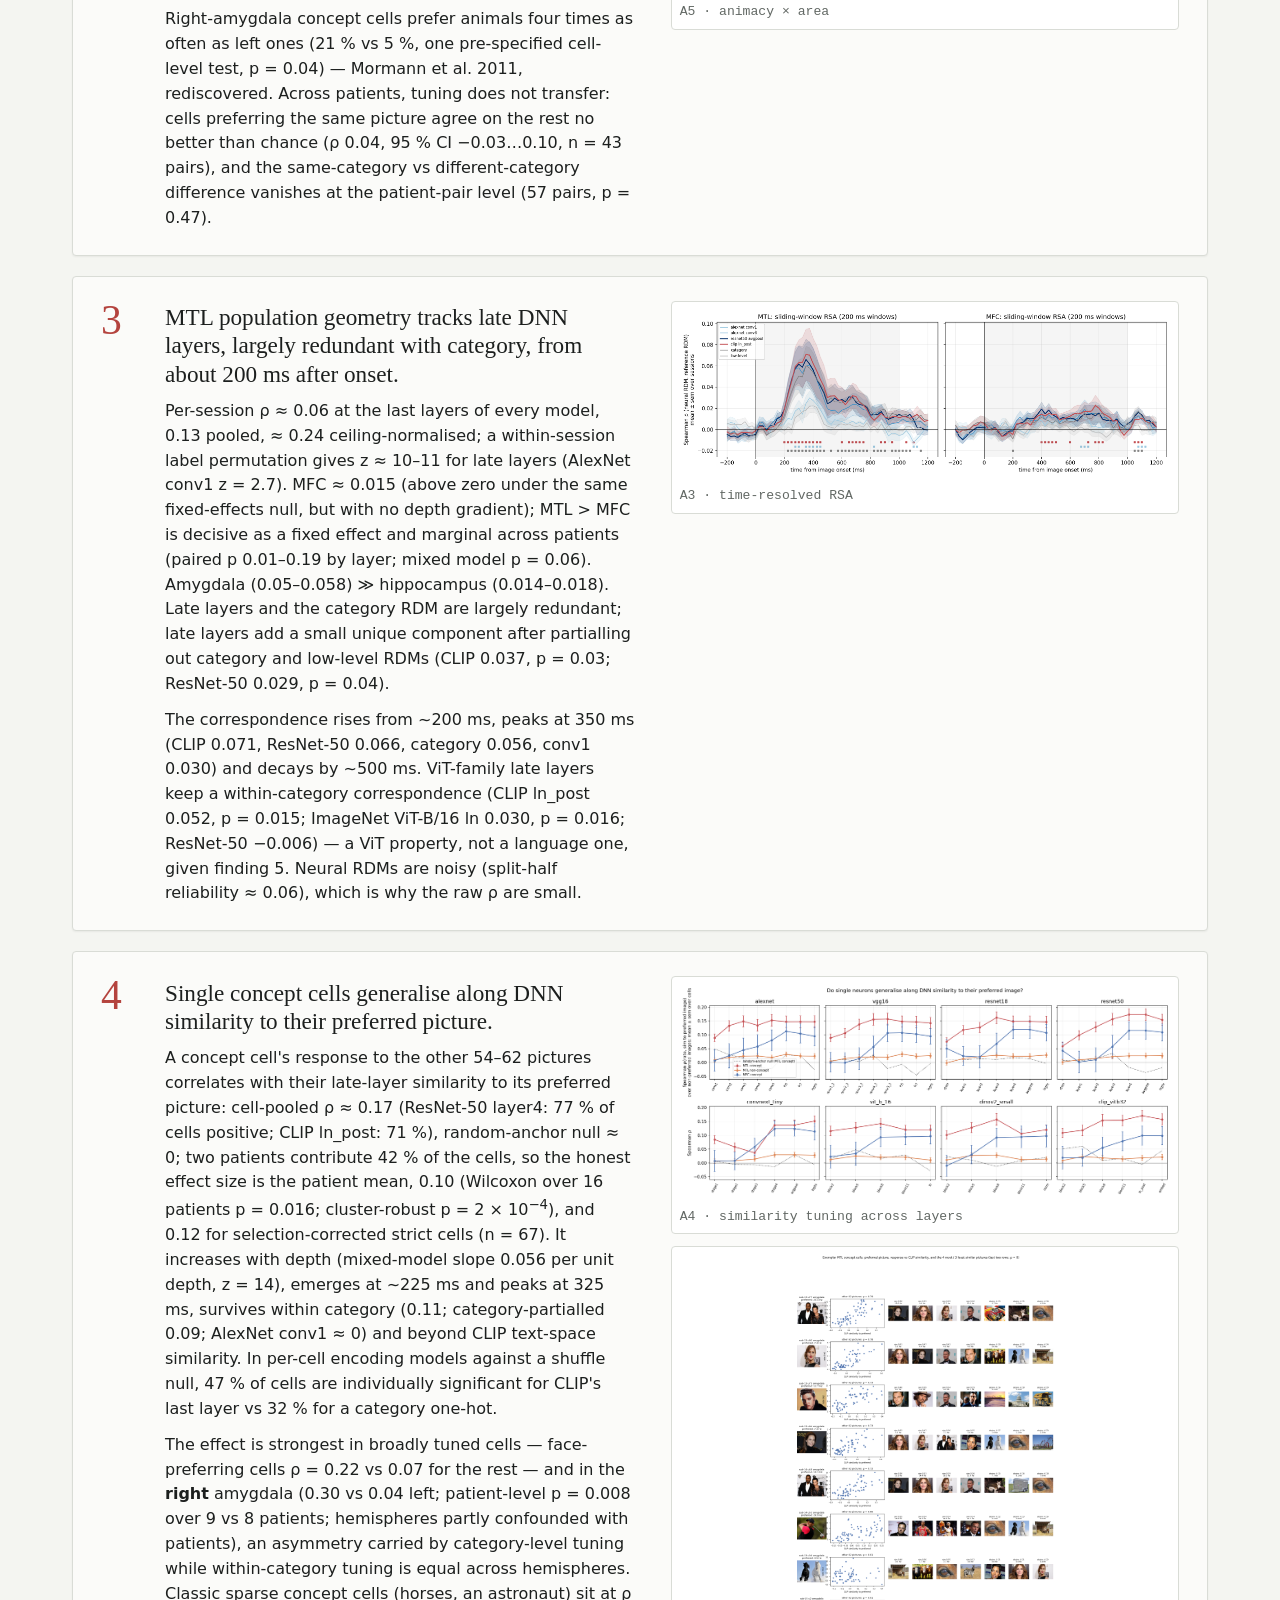
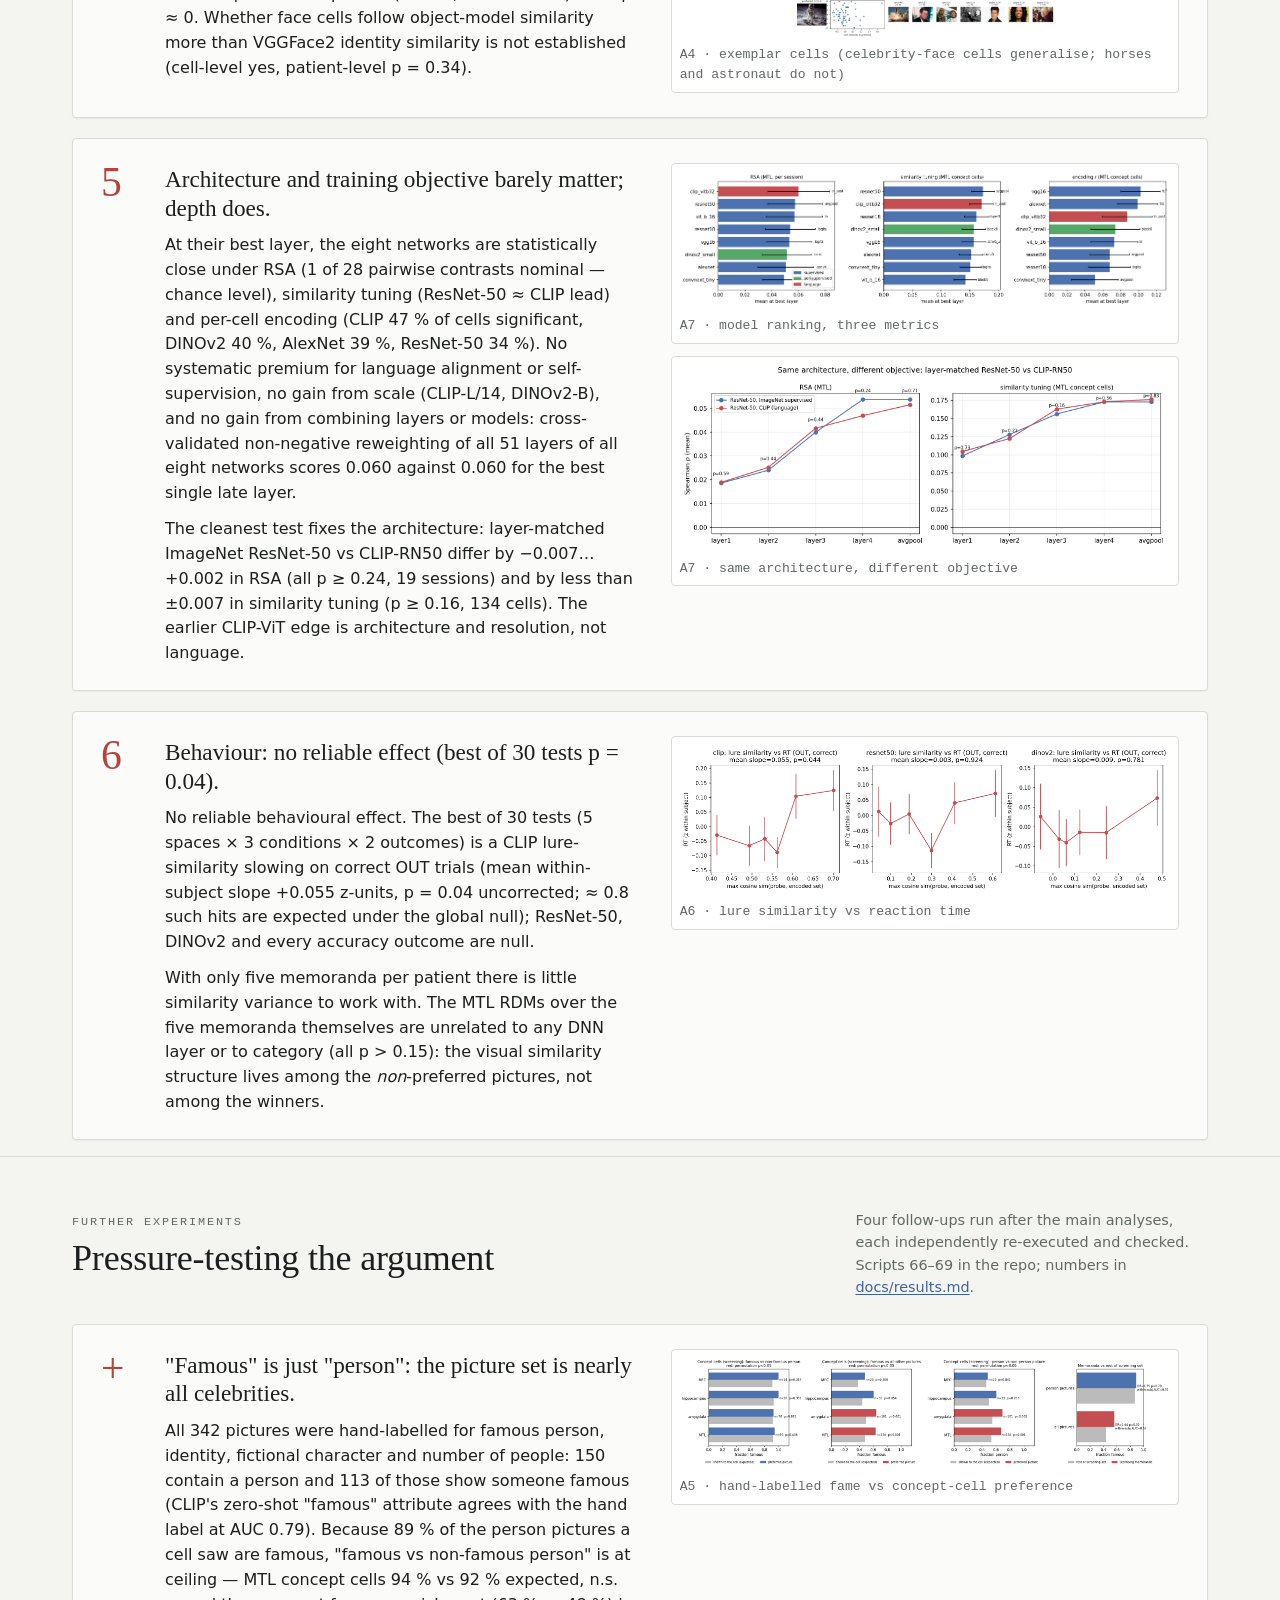
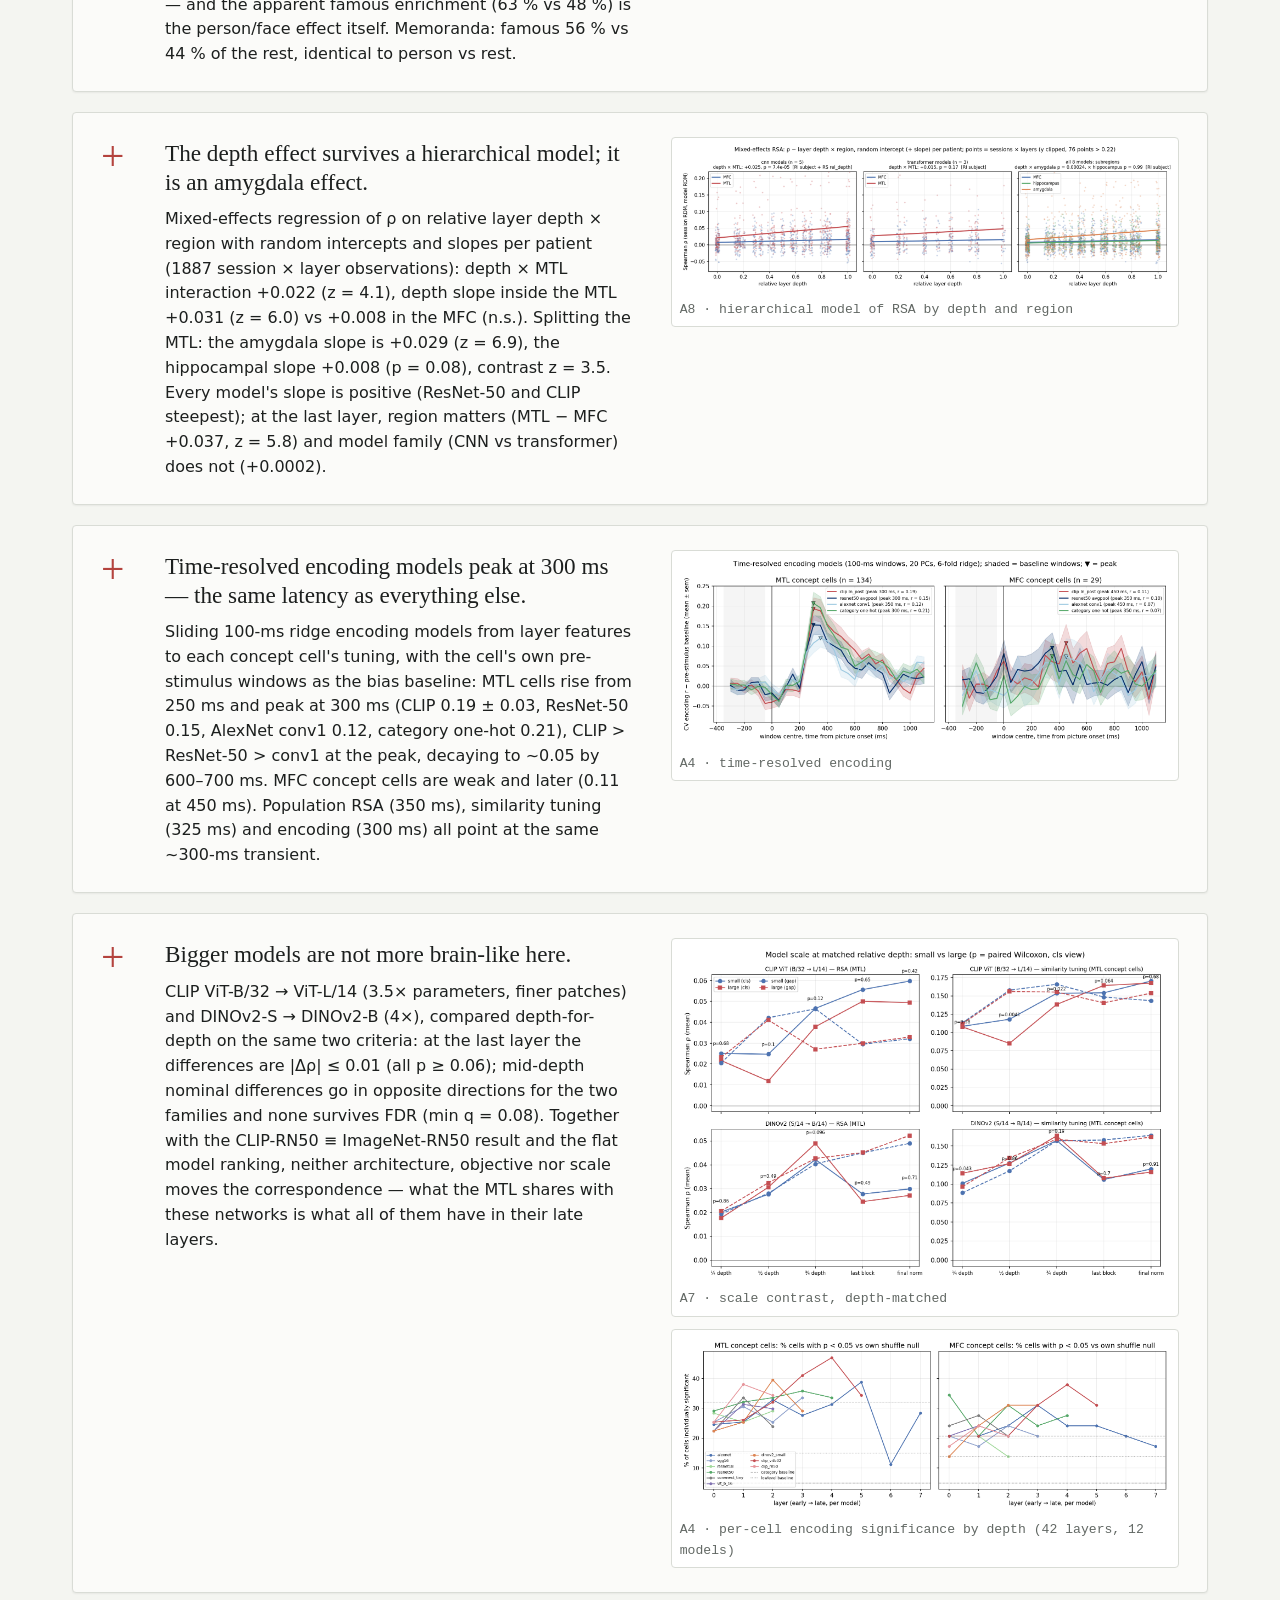
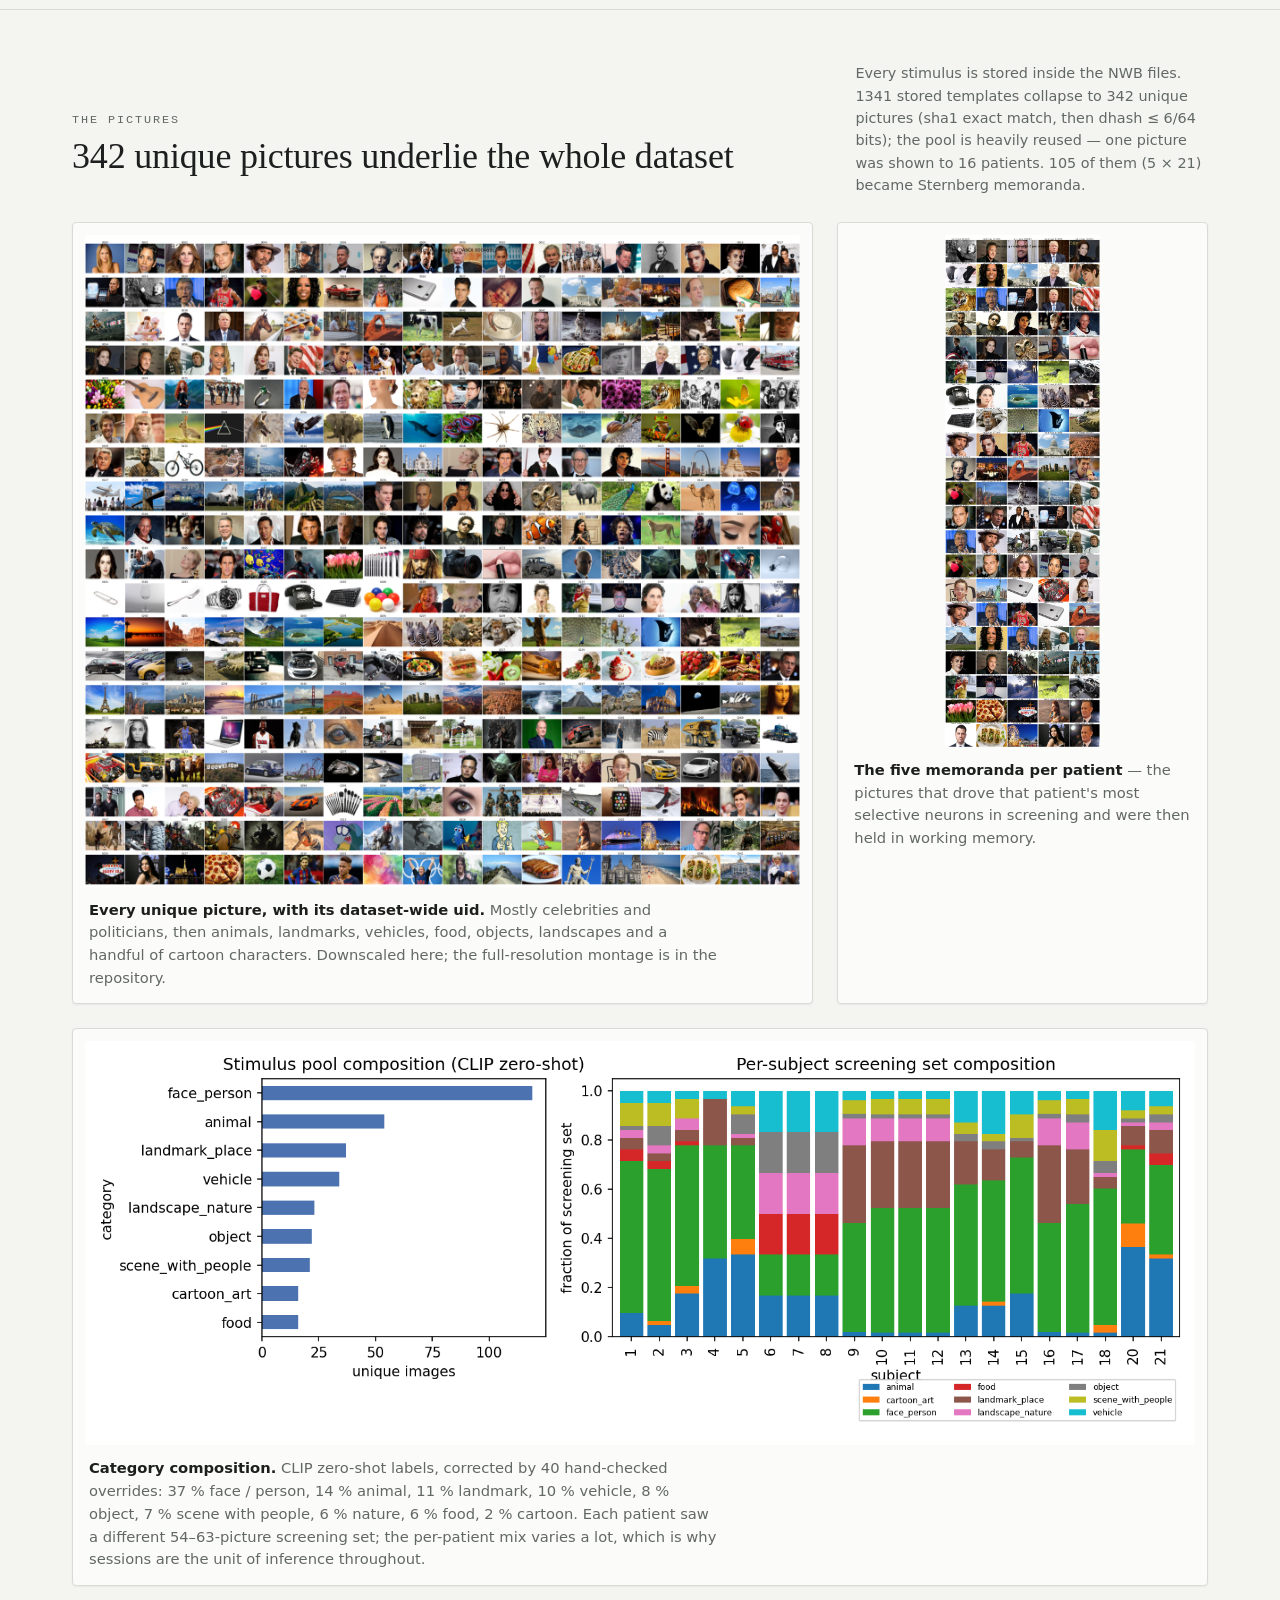
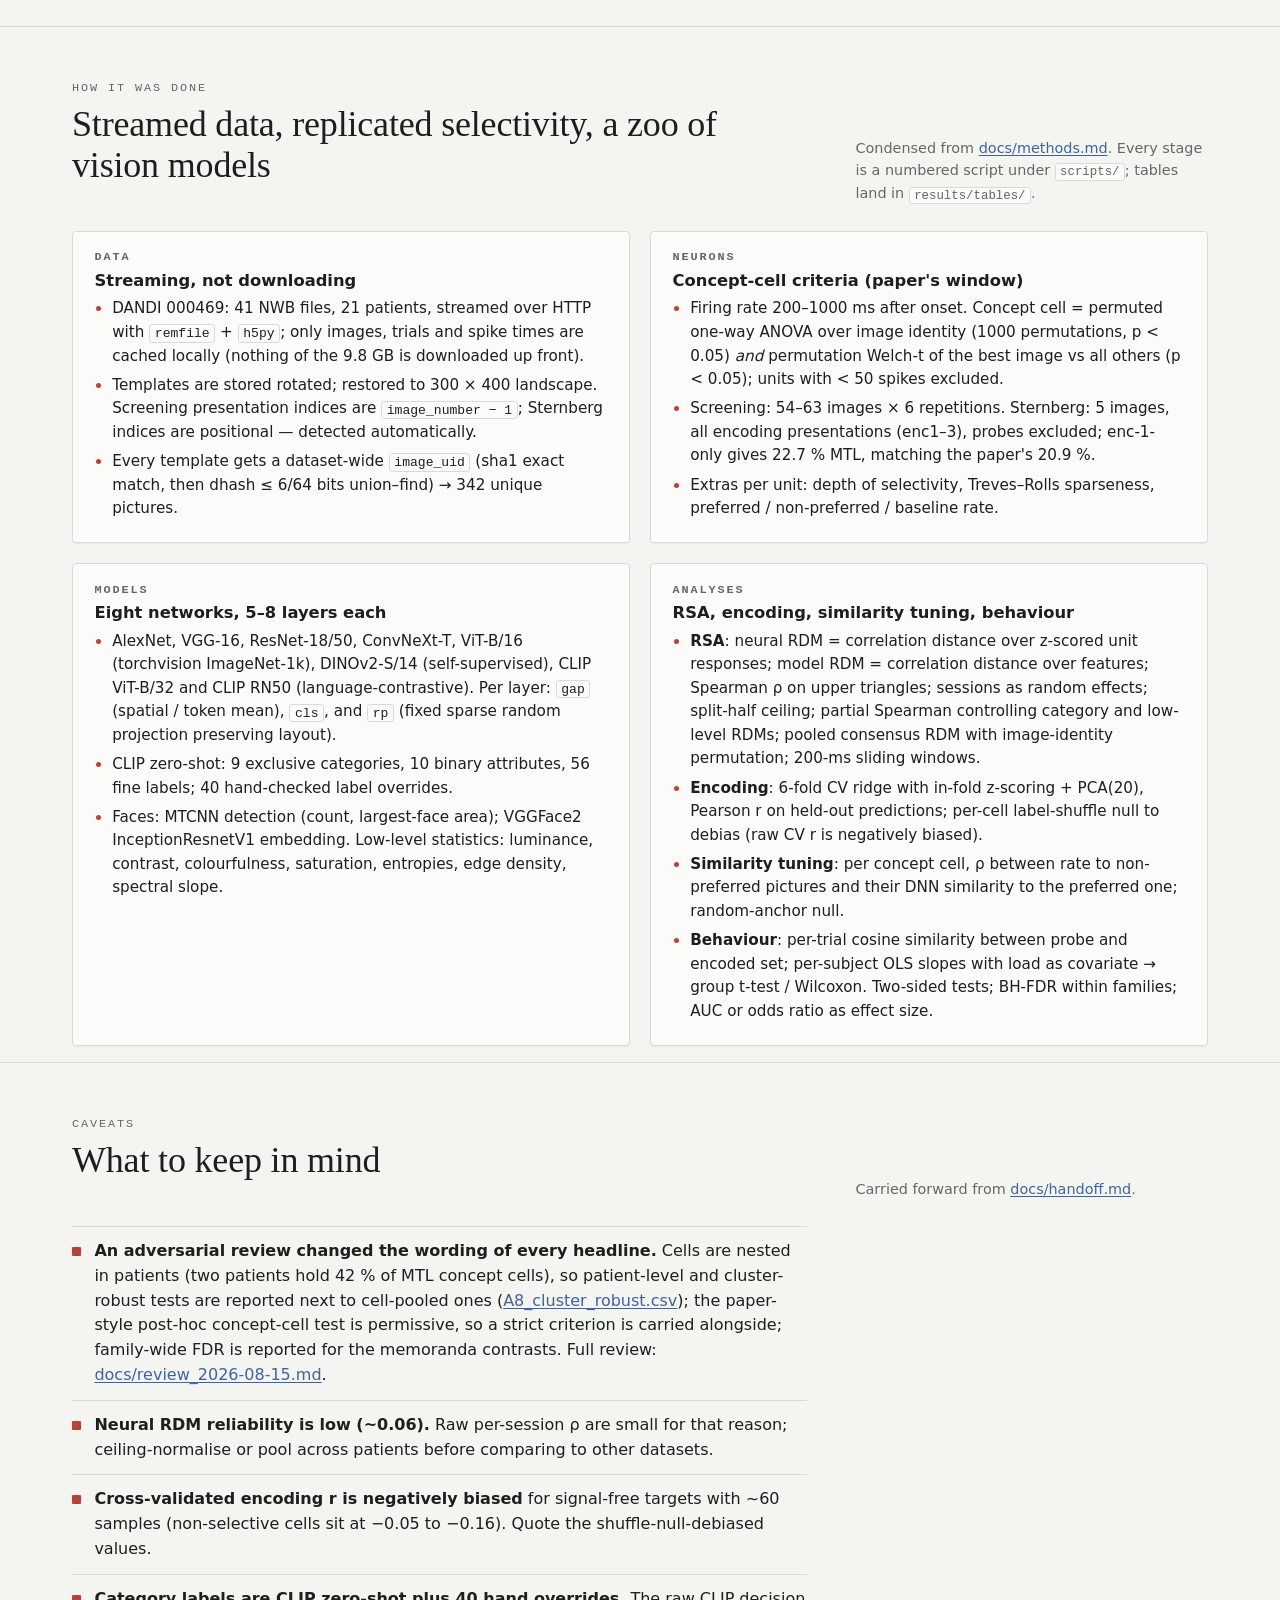
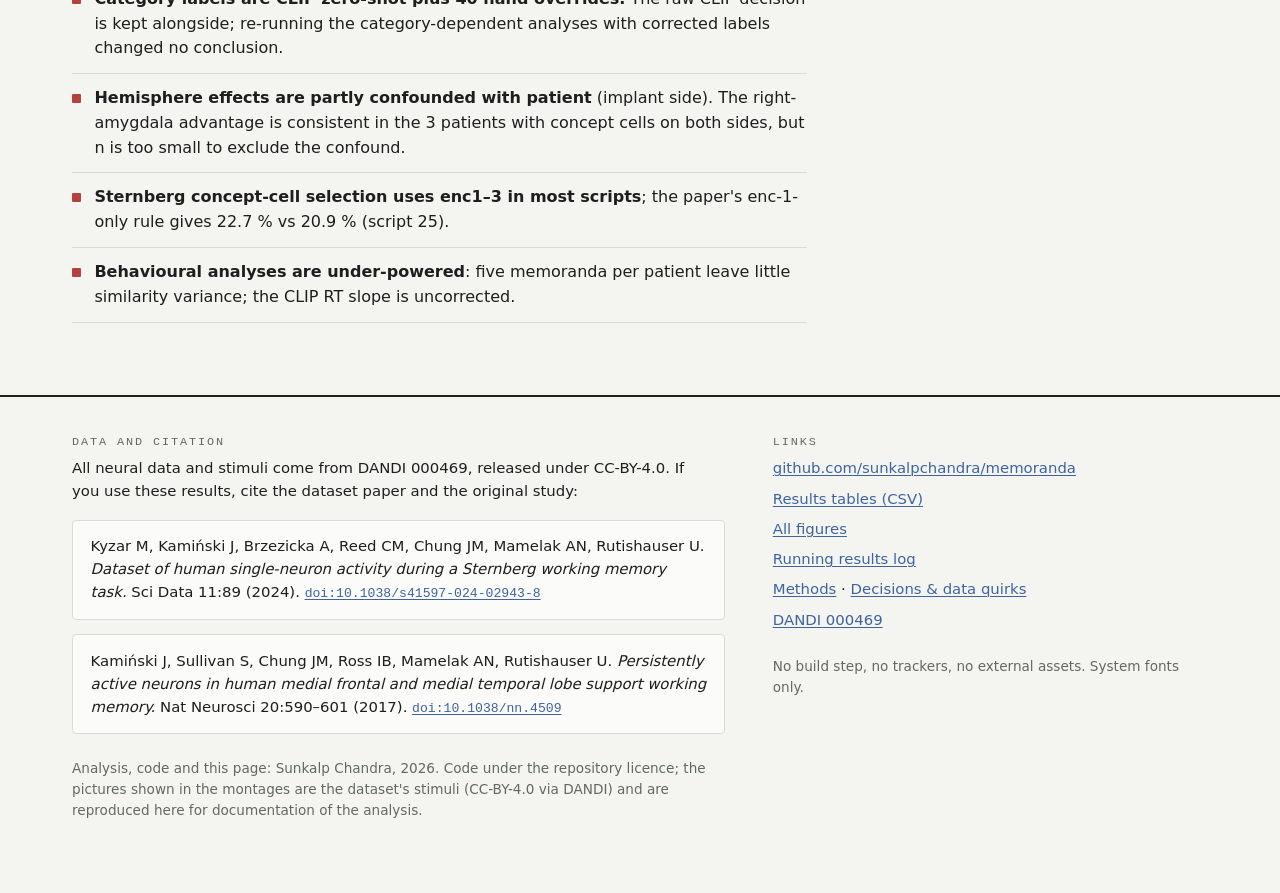
==== commit 86190768: "site: per-cell encoding significance figure (primary metric) replaces debiased-r figure" ====
--- a/site/index.html
+++ b/site/index.html
@@ -308,10 +308,10 @@
               <figcaption>A7 · scale contrast, depth-matched</figcaption>
             </figure>
             <figure>
-              <a class="figlink" href="figures/A4_debiased_depth.png" data-caption="A4 — shuffle-debiased encoding r vs layer depth">
-                <img src="figures/A4_debiased_depth.png" width="1800" height="650" alt="Debiased encoding r rising with layer depth for AlexNet, ResNet-50 and CLIP in MTL concept cells; category and low-level baselines as horizontal lines.">
-              </a>
-              <figcaption>A4 · shuffle-debiased encoding by depth</figcaption>
+              <a class="figlink" href="figures/A4_fracsig_depth.png" data-caption="A4 — % of concept cells individually significant vs their own shuffle null, by layer, 12 models">
+                <img src="figures/A4_fracsig_depth.png" width="1800" height="650" alt="Percent of MTL concept cells with p below 0.05 against their own label-shuffle null, per layer of twelve models; most curves rise with depth, CLIP ViT-B/32 reaches 47 percent at its last layer, category baseline 32 percent, low-level 15 percent, chance 5 percent.">
+              </a>
+              <figcaption>A4 · per-cell encoding significance by depth (42 layers, 12 models)</figcaption>
             </figure>
           </div>
         </article>
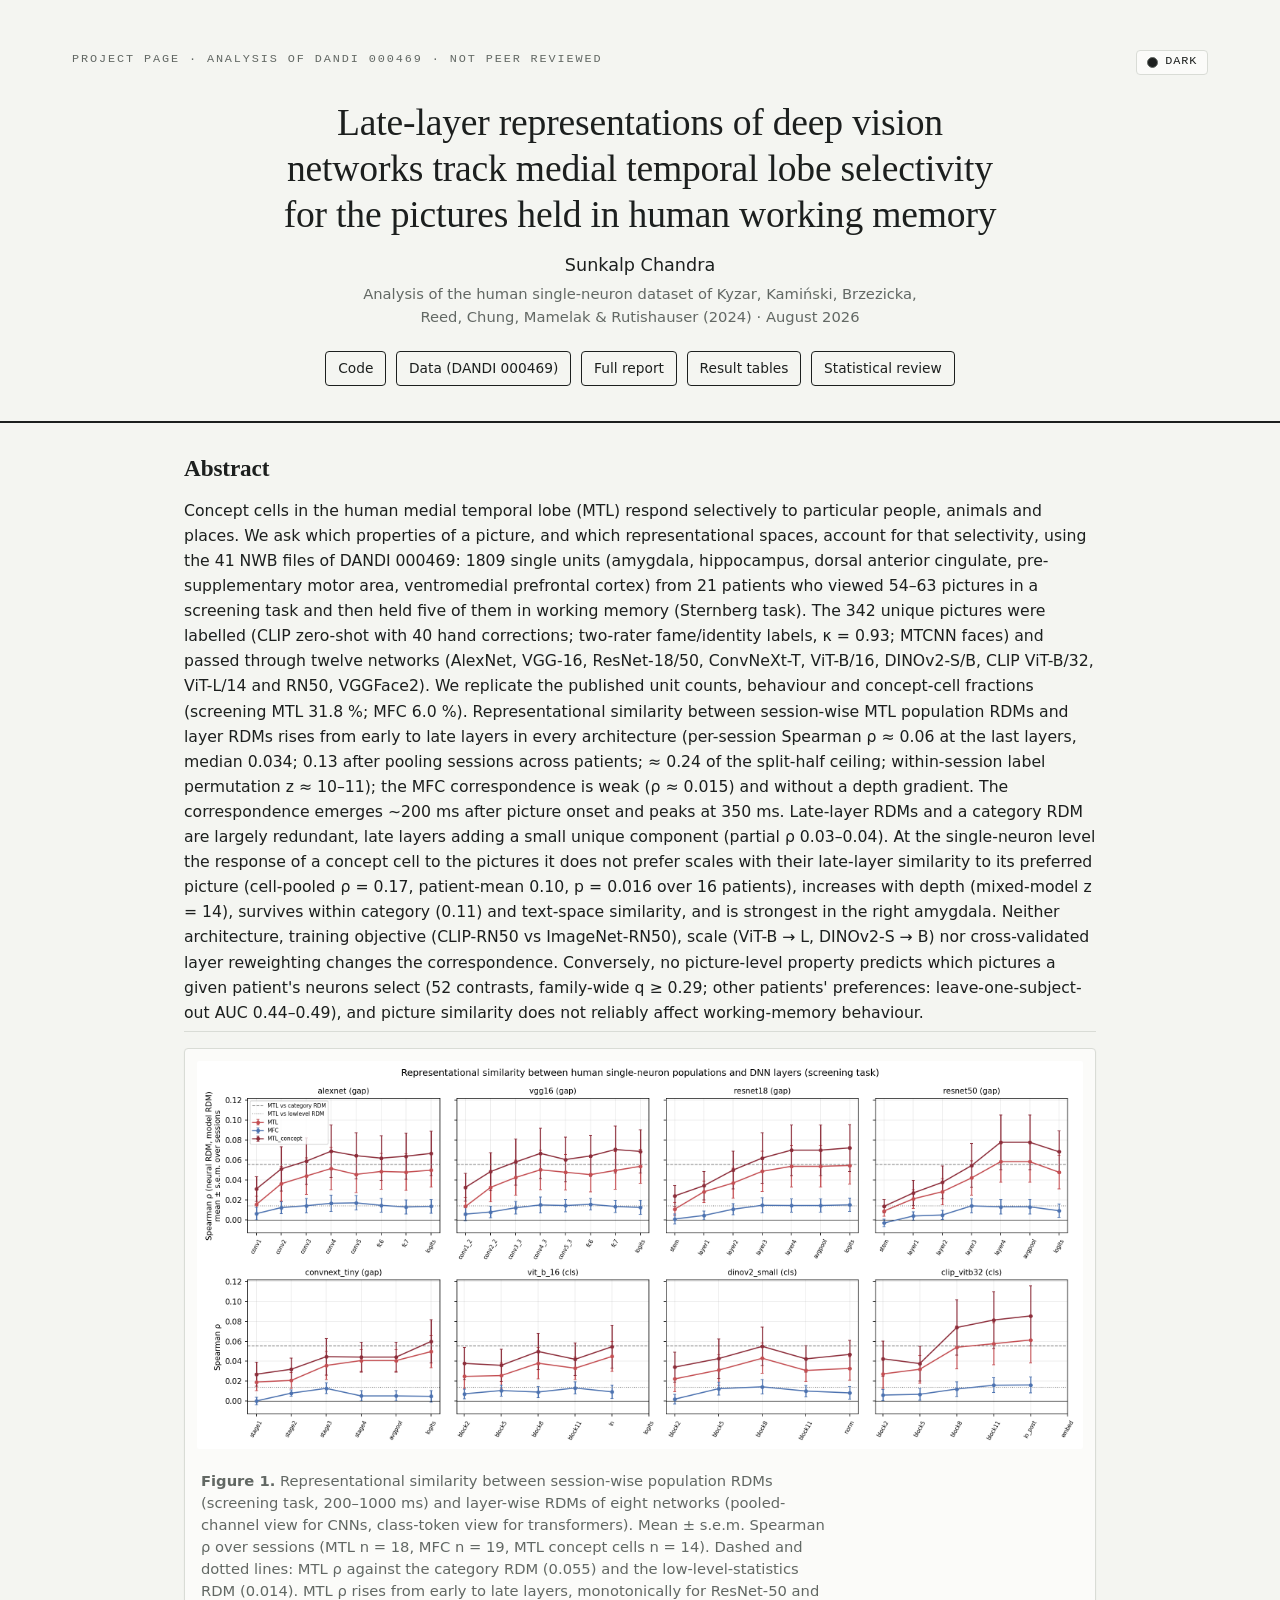
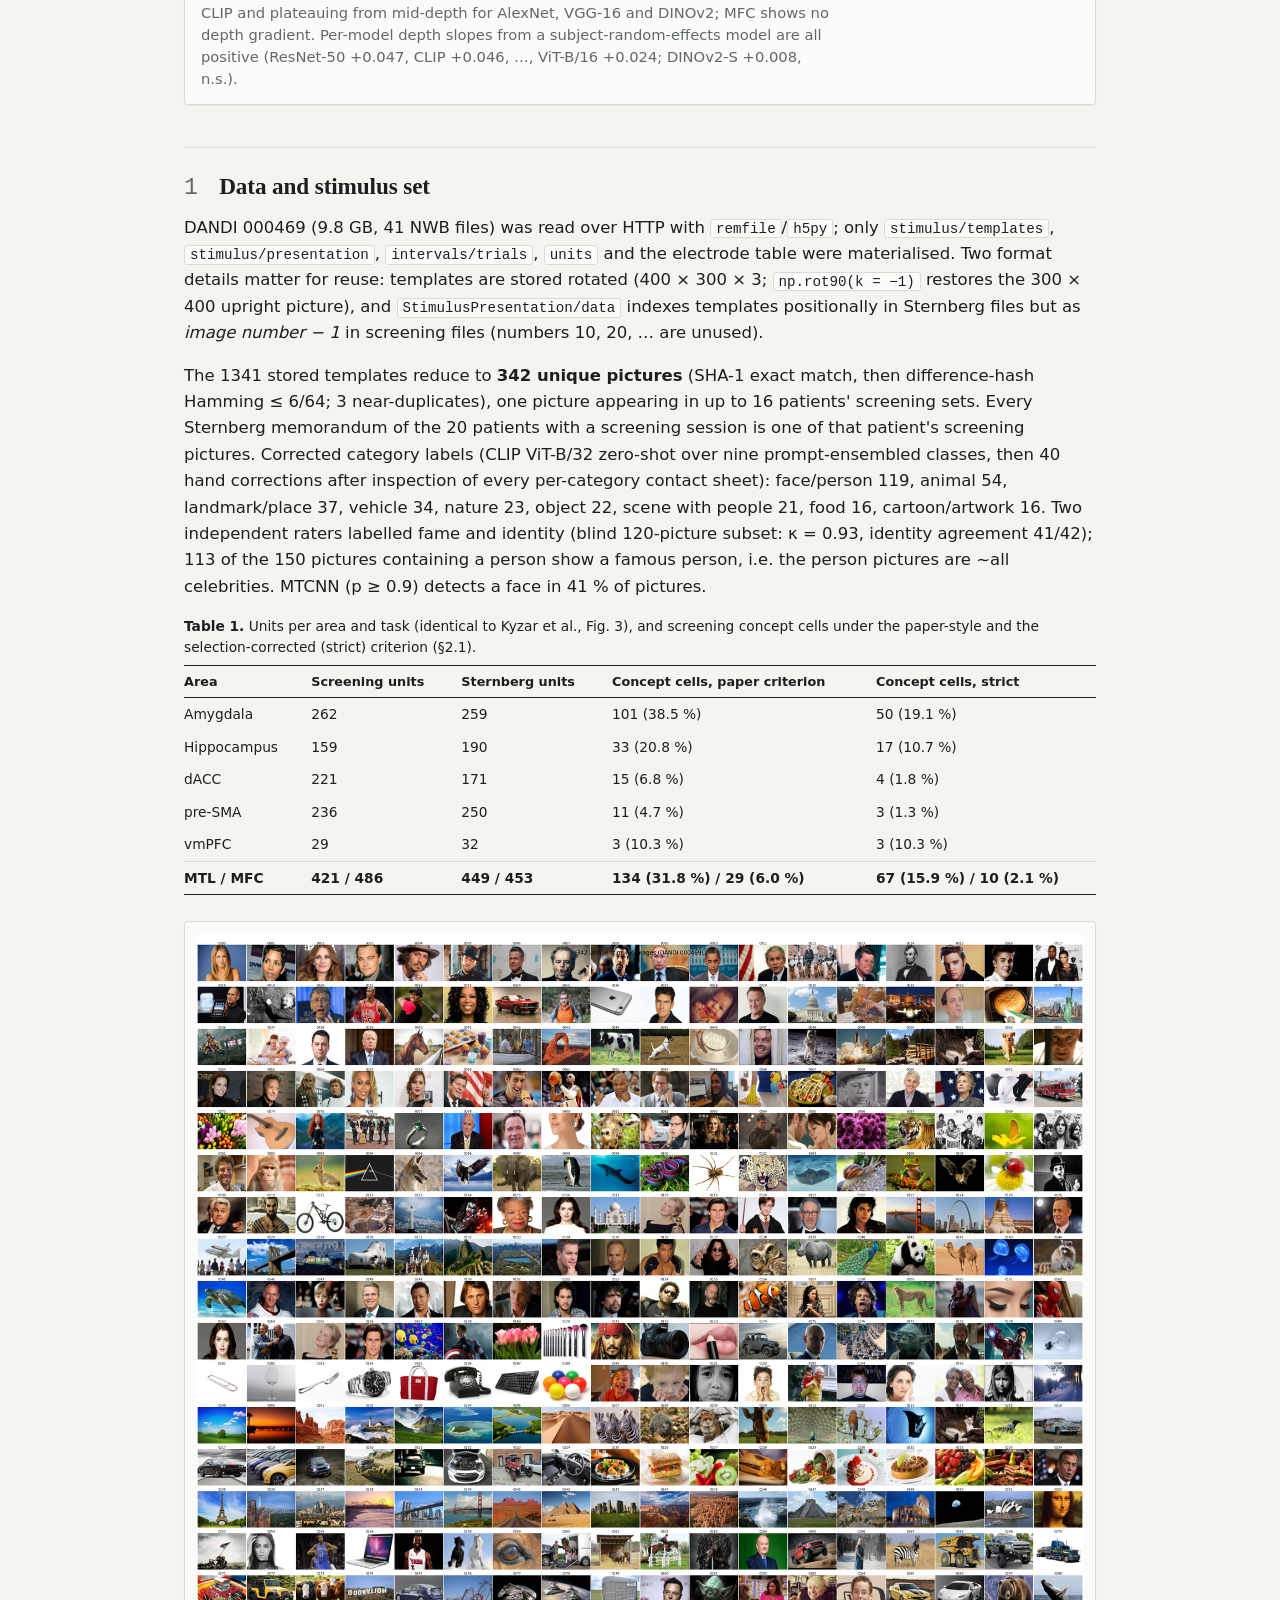
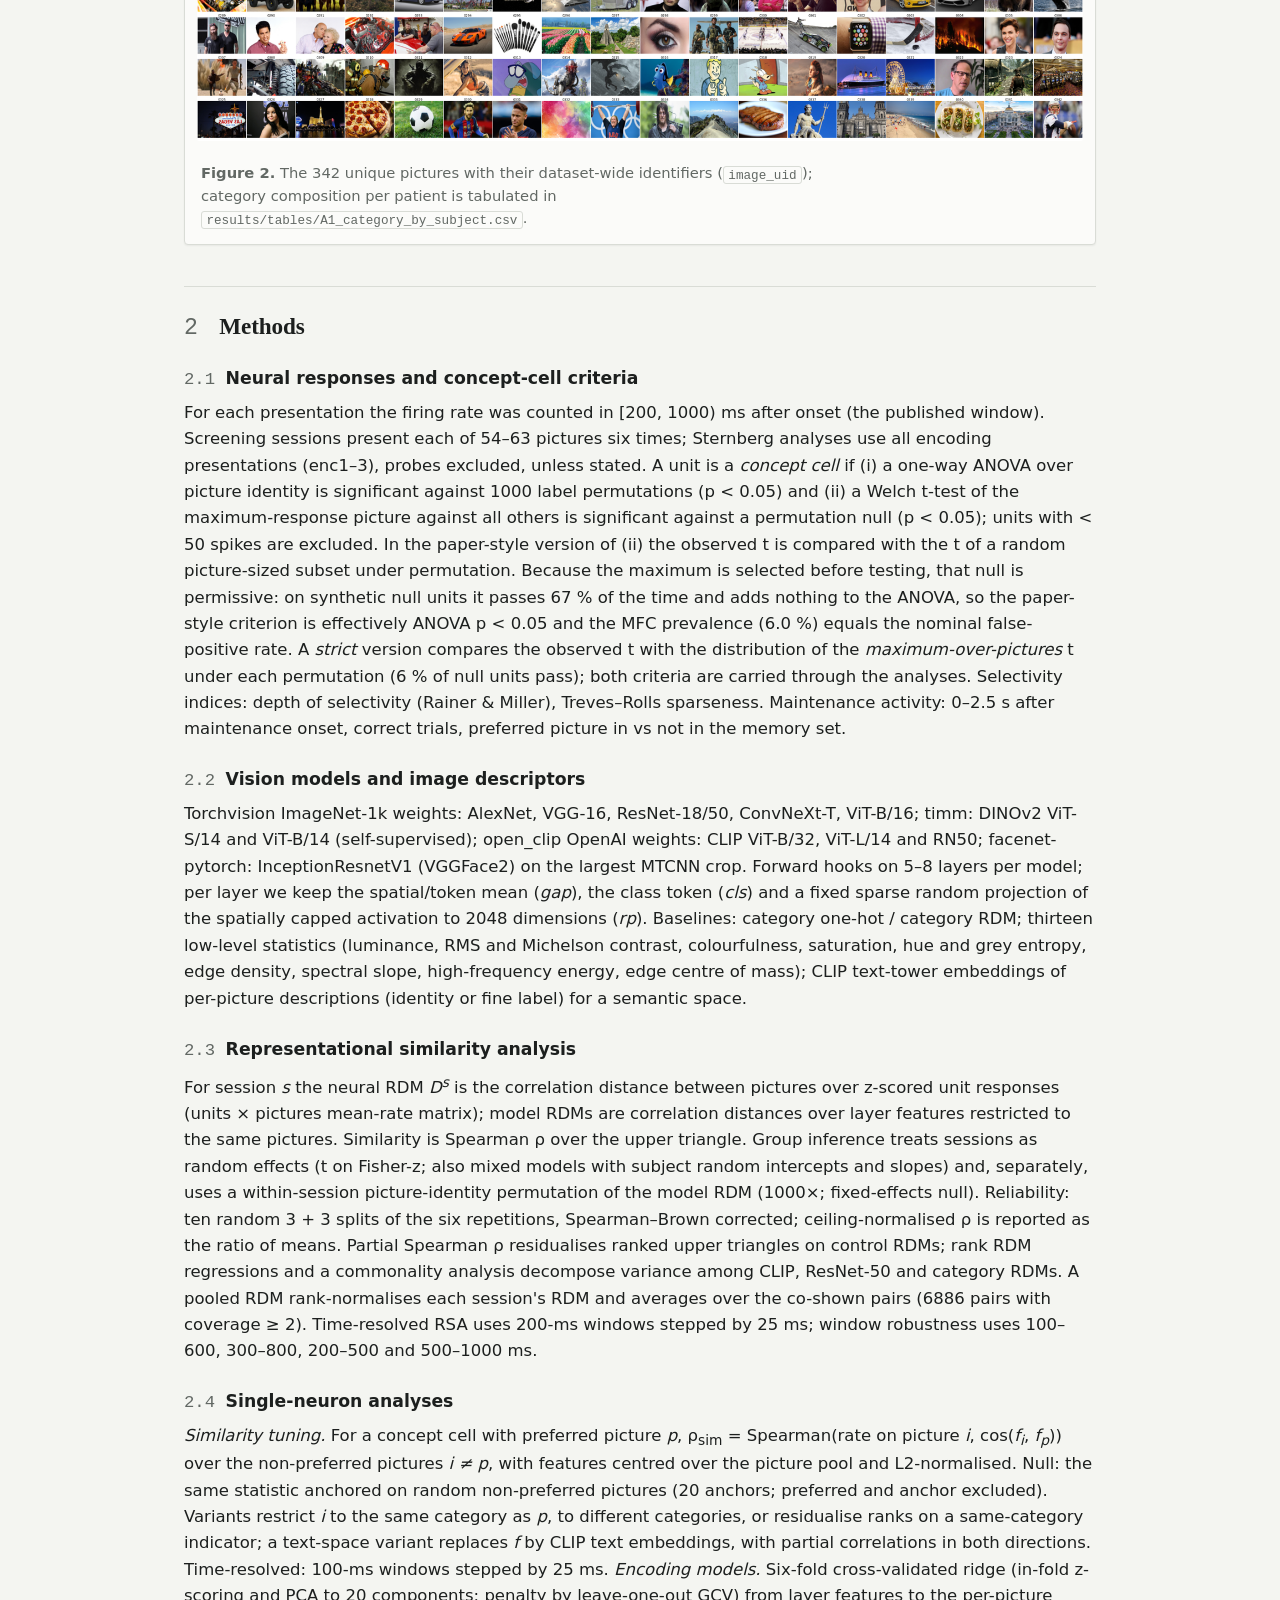
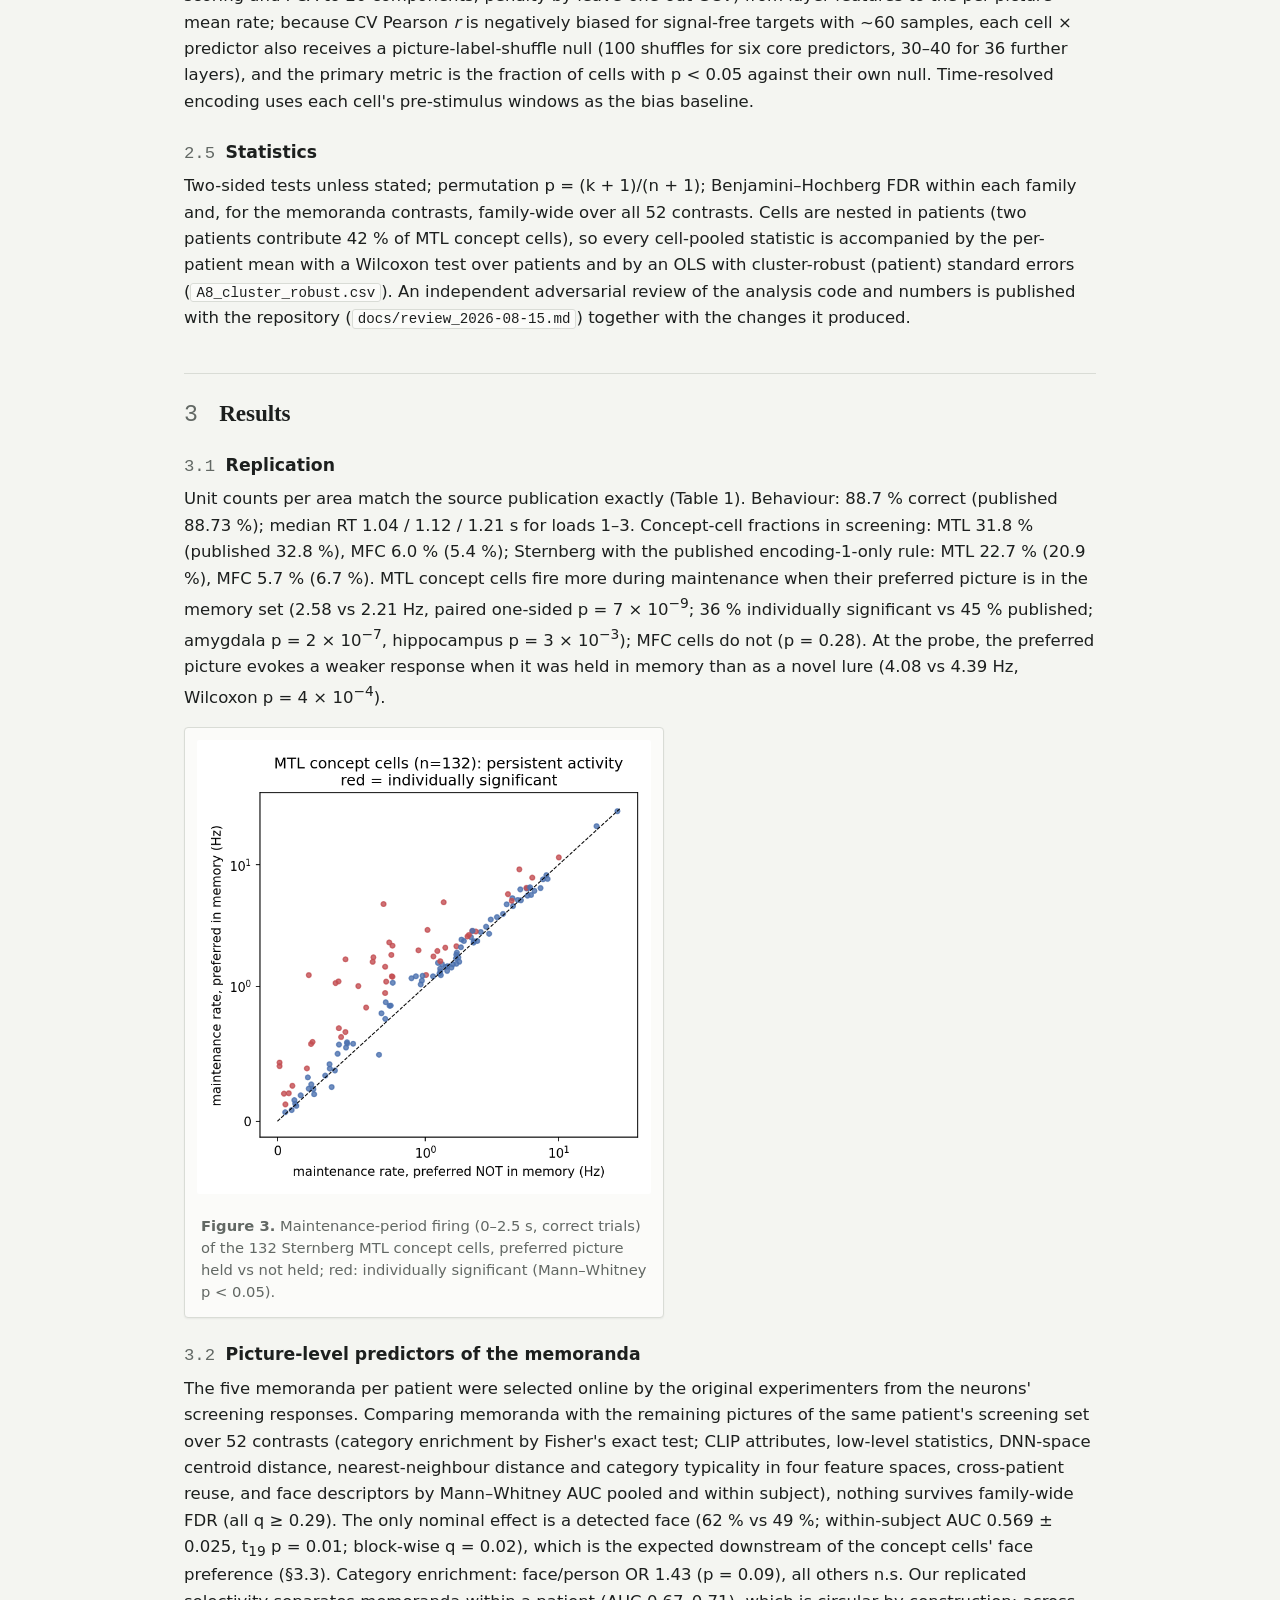
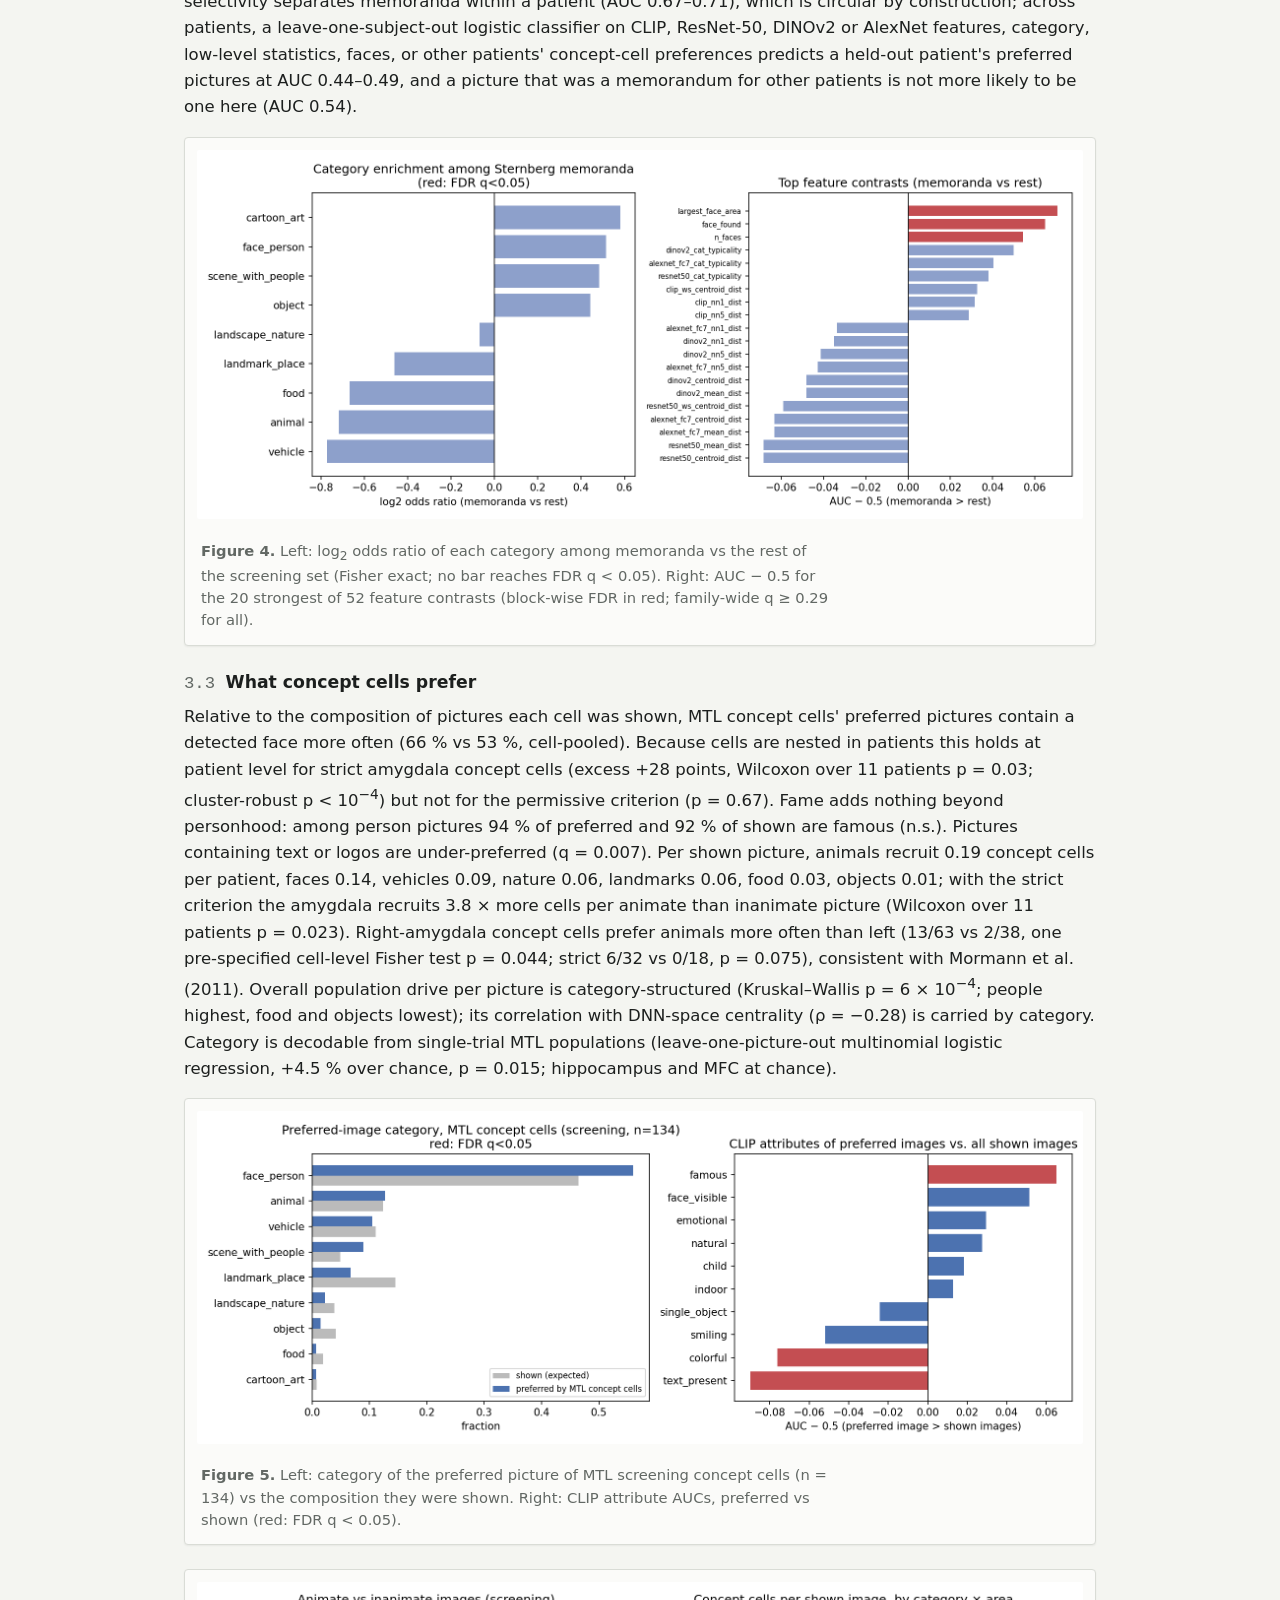
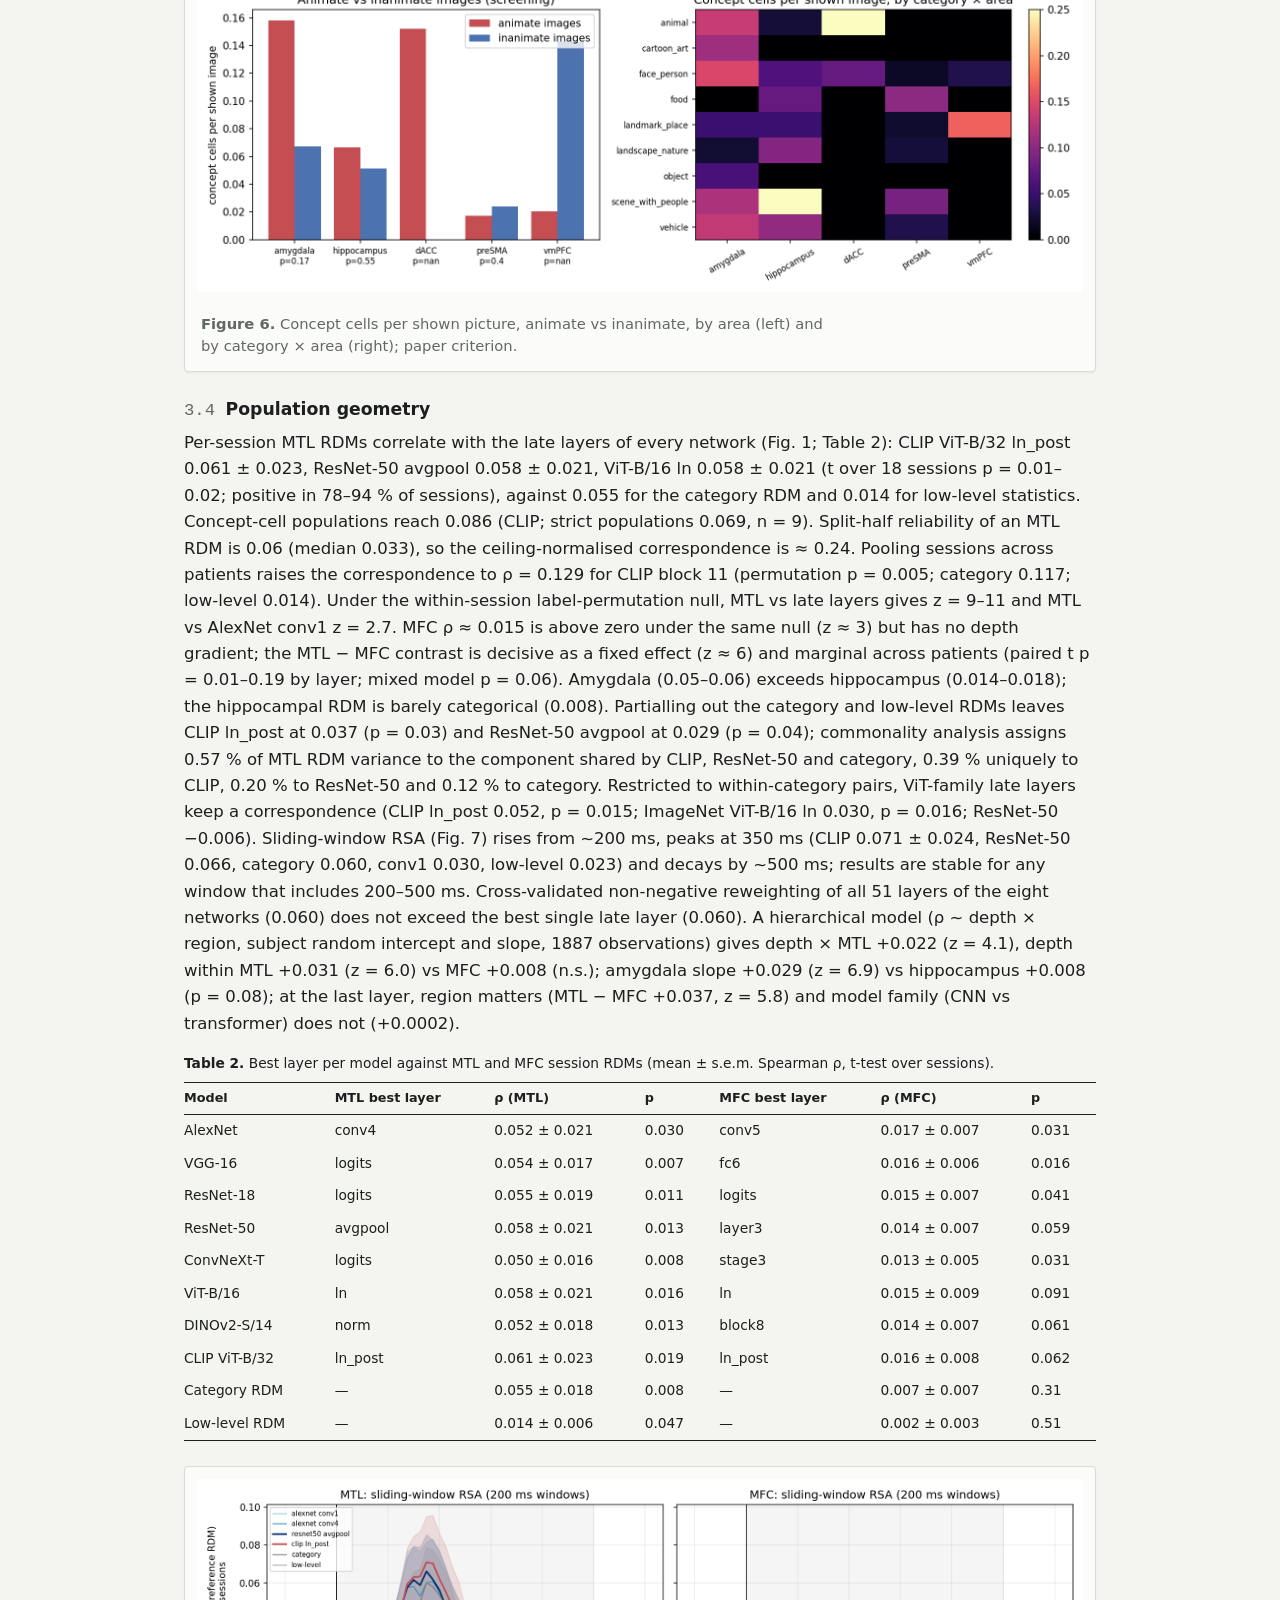
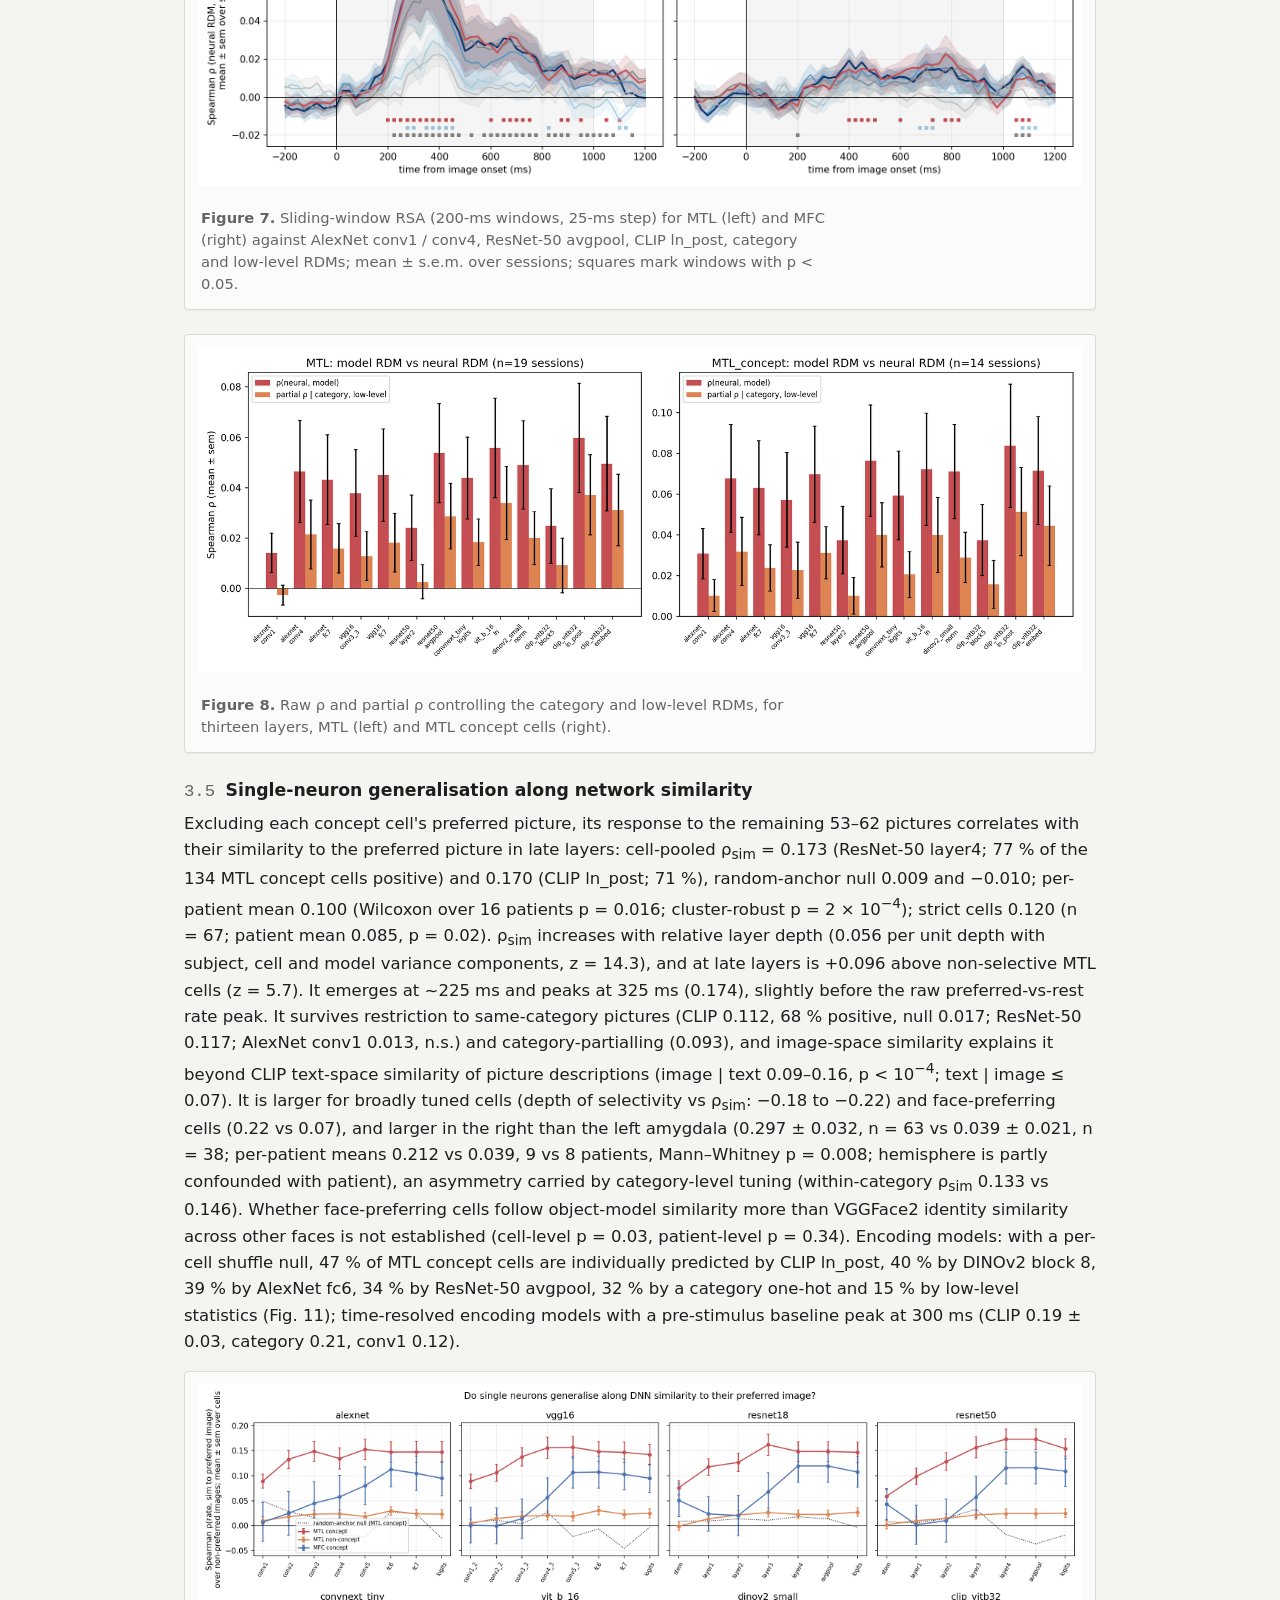
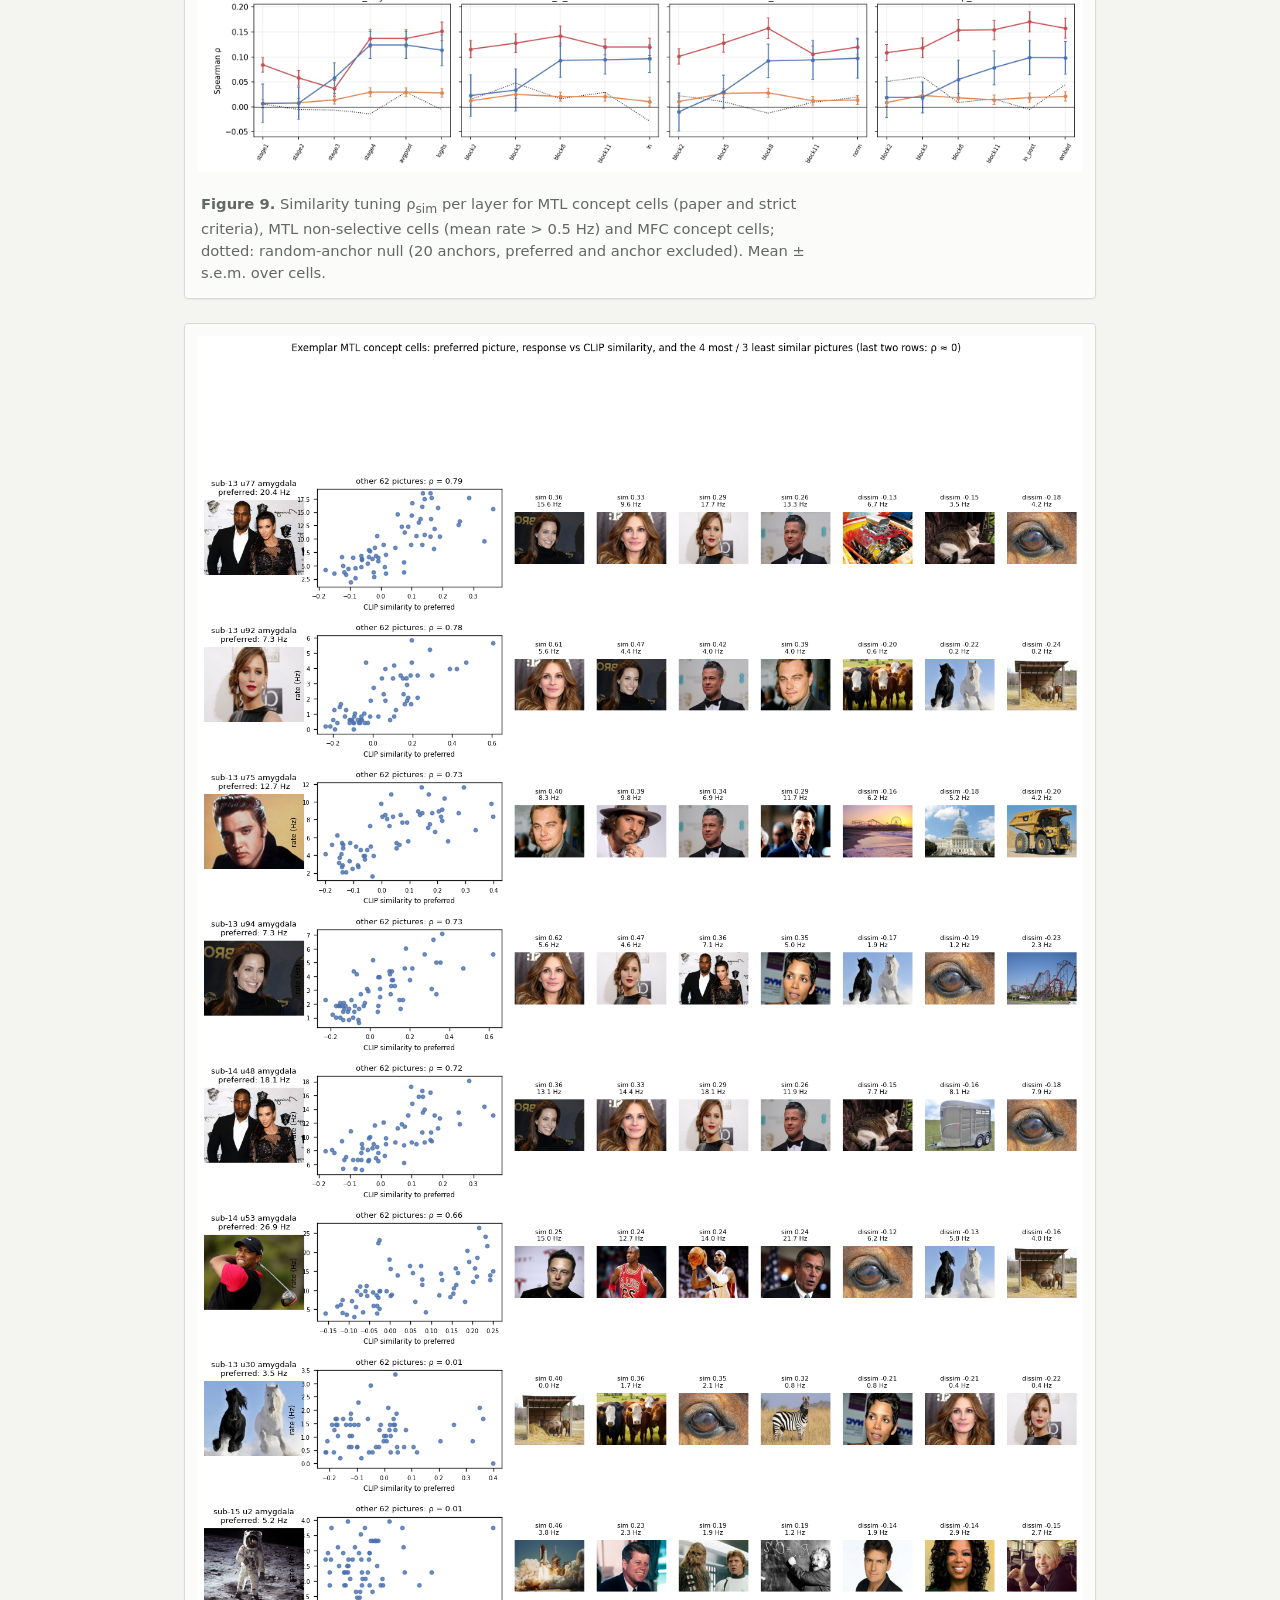
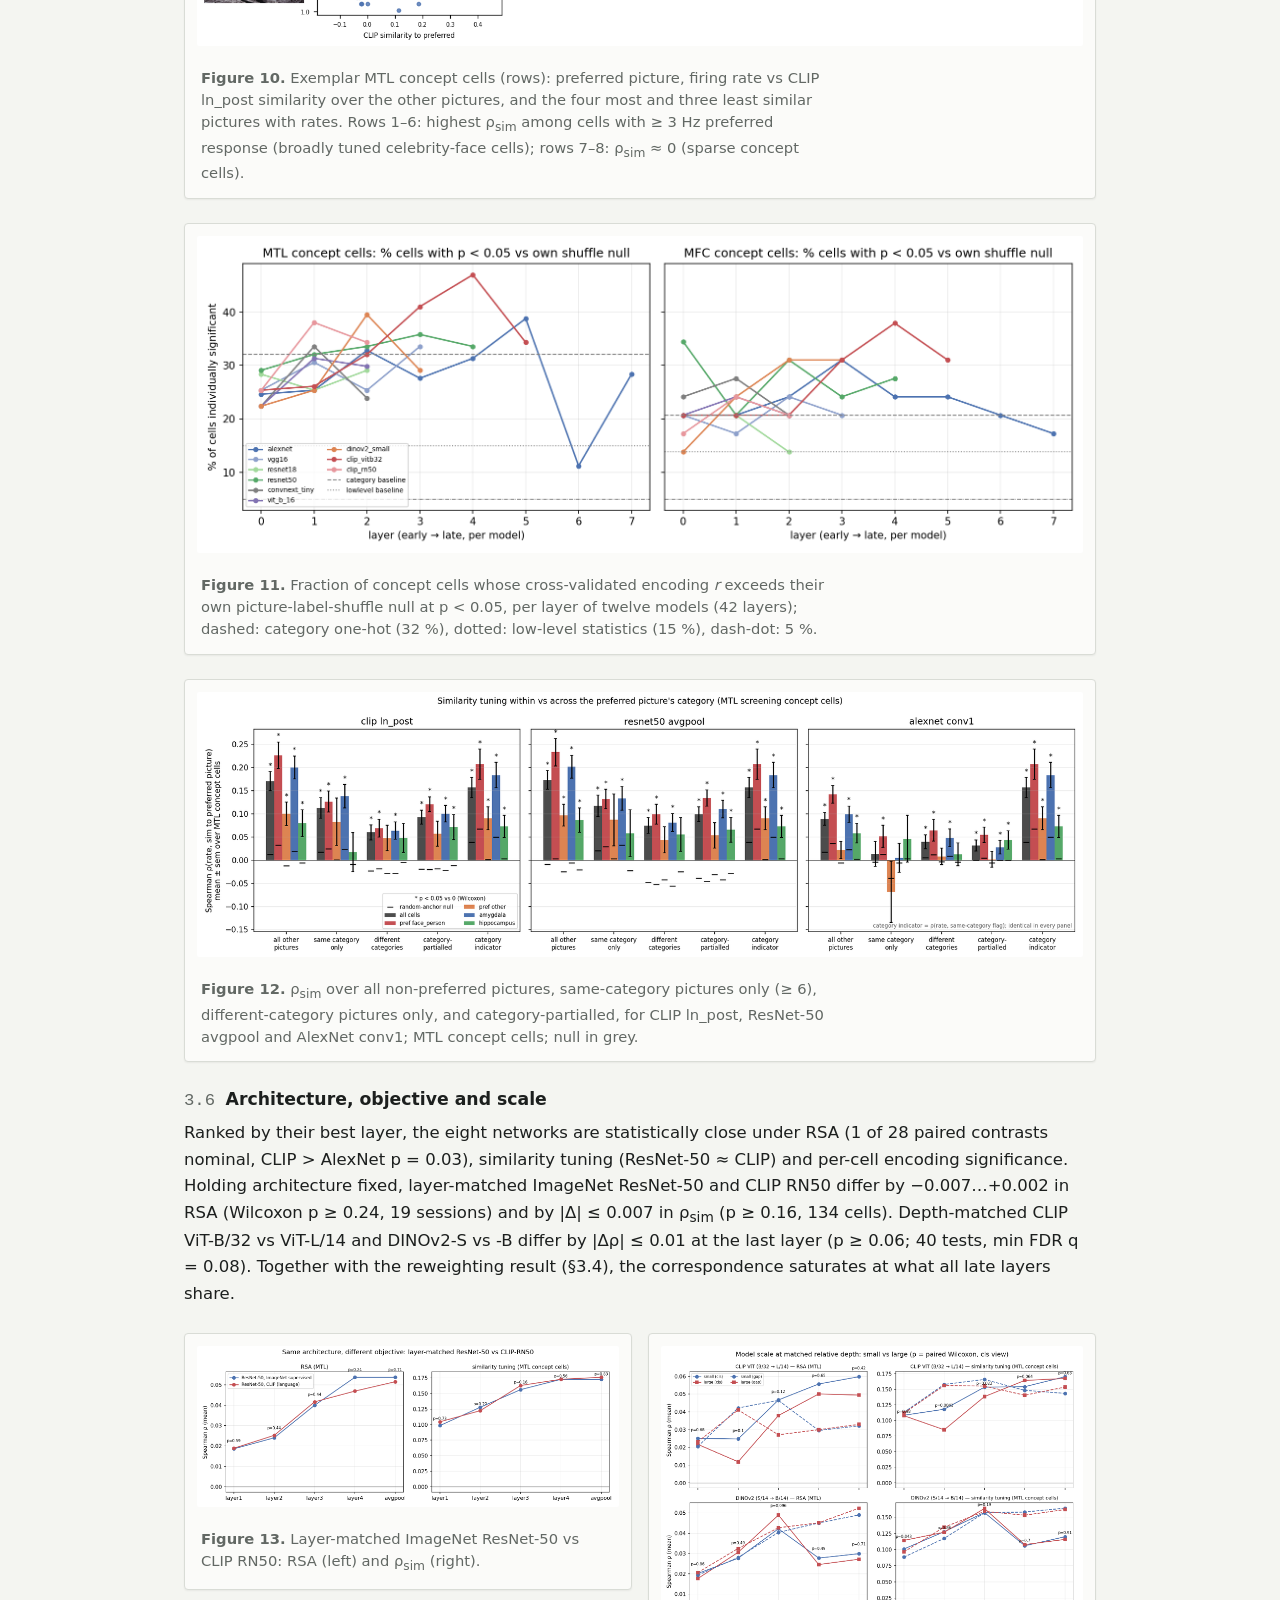
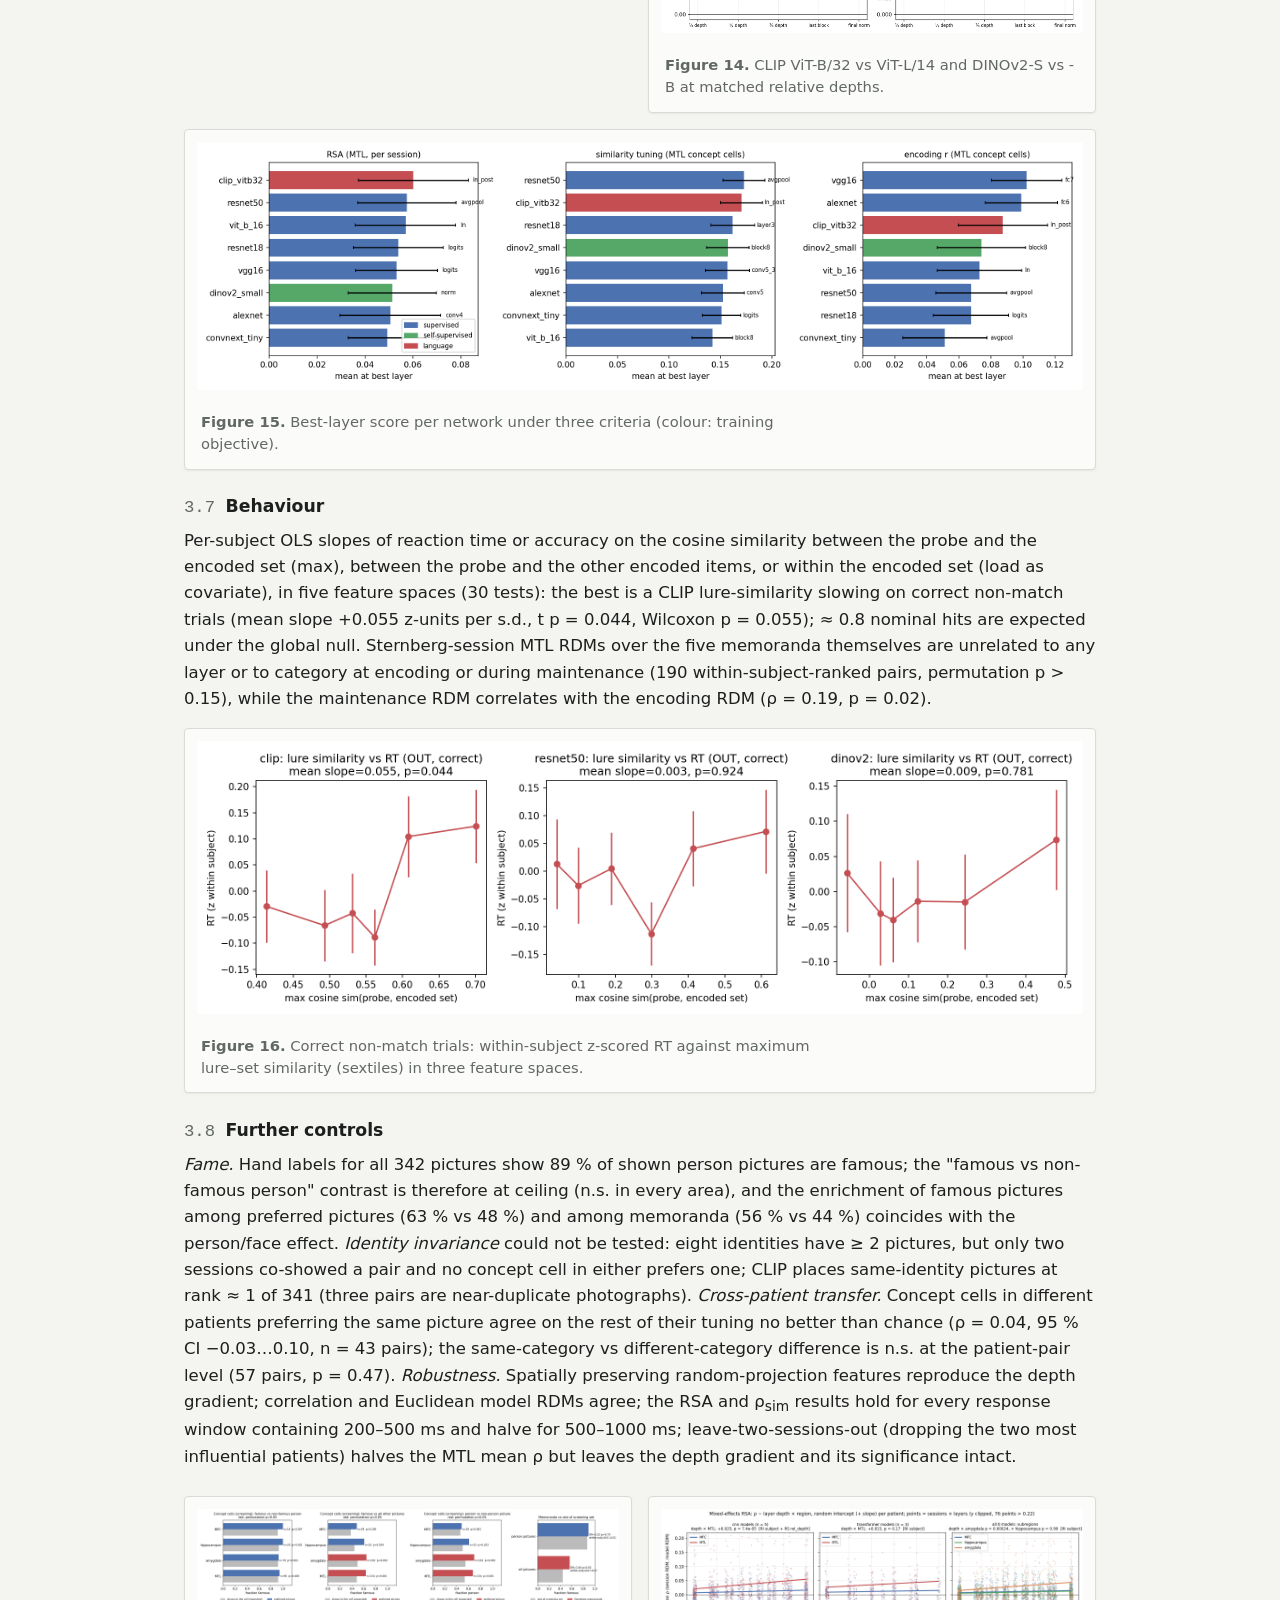
==== commit b37e97e7: "site: rewritten as an academic project page — title block, abstract, numbered sections/figures/table" ====
--- a/site/index.html
+++ b/site/index.html
@@ -3,13 +3,13 @@
 <head>
 <meta charset="utf-8">
 <meta name="viewport" content="width=device-width, initial-scale=1">
-<title>memoranda — what makes human concept cells fire?</title>
-<meta name="description" content="Relating the pictures held in working memory by epilepsy patients (DANDI 000469) to single-neuron selectivity in the human medial temporal lobe through deep vision models.">
+<title>memoranda — late-layer DNN geometry and human MTL selectivity for working-memory stimuli</title>
+<meta name="description" content="Representational similarity, single-neuron similarity tuning and encoding models relating deep vision networks to 1809 human single units recorded during a Sternberg working-memory task (DANDI 000469).">
 <meta name="author" content="Sunkalp Chandra">
 <meta name="color-scheme" content="light dark">
 <link rel="stylesheet" href="style.css">
+<link rel="stylesheet" href="paper.css">
 <script>
-  // Apply a stored theme before first paint to avoid a flash.
   (function () {
     try {
       var t = localStorage.getItem('memoranda-theme');
@@ -18,437 +18,277 @@
   })();
 </script>
 </head>
-<body>
-<a class="skip-link" href="#findings">Skip to findings</a>
+<body class="paper">
+<a class="skip-link" href="#abstract">Skip to abstract</a>
 
 <nav class="sitenav" aria-label="Section navigation">
   <div class="wrap">
     <a class="wordmark" href="#top">memoranda</a>
     <ul>
-      <li><a href="#hero">Depth</a></li>
-      <li><a href="#findings">Six findings</a></li>
-      <li><a href="#further">Further experiments</a></li>
-      <li><a href="#pictures">The pictures</a></li>
-      <li><a href="#methods">How it was done</a></li>
-      <li><a href="#caveats">Caveats</a></li>
-      <li><a href="#cite">Cite</a></li>
+      <li><a href="#abstract">Abstract</a></li>
+      <li><a href="#sec-data">1 Data</a></li>
+      <li><a href="#sec-methods">2 Methods</a></li>
+      <li><a href="#sec-results">3 Results</a></li>
+      <li><a href="#sec-limits">4 Limitations</a></li>
+      <li><a href="#sec-repro">5 Reproducibility</a></li>
+      <li><a href="#refs">References</a></li>
     </ul>
     <button class="theme-toggle" type="button" aria-pressed="false"><span class="swatch" aria-hidden="true"></span><span class="label">Dark</span></button>
   </div>
 </nav>
 
-<header class="masthead" id="top">
+<header class="masthead paper-head" id="top">
   <div class="wrap">
     <div class="topbar">
-      <div class="crumbs mono small"><a href="https://sunkalpchandra.github.io/">sunkalpchandra.github.io</a> / memoranda</div>
+      <span class="eyebrow">Project page · analysis of DANDI 000469 · not peer reviewed</span>
       <button class="theme-toggle" type="button" aria-pressed="false"><span class="swatch" aria-hidden="true"></span><span class="label">Dark</span></button>
     </div>
-    <div class="kicker" style="margin-top:2.5rem">
-      <span class="eyebrow">Project page · human single neurons × deep vision models</span>
-    </div>
-    <h1>memoranda</h1>
-    <p class="thesis">What is it about a picture that makes a human concept cell fire? Almost nothing about the picture predicts <em>which</em> one a patient's neurons pick — but once picked, the neurons generalise along late-layer DNN similarity, from about 200 ms after onset.</p>
-    <p class="byline"><strong>Sunkalp Chandra</strong> · analysis of DANDI 000469 (Kyzar et al. 2024; Kamiński et al. 2017) · 1809 neurons, 21 patients, 342 pictures · August 2026</p>
-    <ul class="links">
-      <li><a class="primary" href="https://github.com/sunkalpchandra/memoranda">Code on GitHub</a></li>
-      <li><a href="https://dandiarchive.org/dandiset/000469">Dataset · DANDI 000469</a></li>
-      <li><a href="https://github.com/sunkalpchandra/memoranda/blob/main/docs/results.md">Results log</a></li>
-      <li><a href="report.html">Full report</a></li>
+    <h1 class="paper-title">Late-layer representations of deep vision networks track medial temporal lobe selectivity for the pictures held in human working memory</h1>
+    <p class="paper-authors">Sunkalp Chandra</p>
+    <p class="paper-affil">Analysis of the human single-neuron dataset of Kyzar, Kamiński, Brzezicka, Reed, Chung, Mamelak &amp; Rutishauser (2024) · August 2026</p>
+    <ul class="links paper-links" aria-label="Resources">
+      <li><a class="btn" href="https://github.com/sunkalpchandra/memoranda">Code</a></li>
+      <li><a class="btn" href="https://dandiarchive.org/dandiset/000469">Data (DANDI 000469)</a></li>
+      <li><a class="btn" href="report.html">Full report</a></li>
+      <li><a class="btn" href="https://github.com/sunkalpchandra/memoranda/tree/master/results/tables">Result tables</a></li>
+      <li><a class="btn" href="https://github.com/sunkalpchandra/memoranda/blob/master/docs/review_2026-08-15.md">Statistical review</a></li>
     </ul>
-    <div class="stats" role="list" aria-label="Key numbers">
-      <div class="stat" role="listitem">
-        <div class="stat-value">1809</div>
-        <div class="stat-label">single neurons in amygdala, hippocampus, dACC, pre-SMA, vmPFC — all replicated against the source paper</div>
-      </div>
-      <div class="stat" role="listitem">
-        <div class="stat-value">0.13</div>
-        <div class="stat-label">pooled Spearman ρ between MTL population geometry and the last layers of every network (ceiling-normalised ≈ 0.25)</div>
-      </div>
-      <div class="stat" role="listitem">
-        <div class="stat-value">77<span class="unit">%</span></div>
-        <div class="stat-label">of MTL concept cells respond to other pictures in proportion to their late-layer similarity to the preferred picture (cell-pooled ρ ≈ 0.17, patient-mean 0.10)</div>
-      </div>
-    </div>
   </div>
 </header>
 
 <main id="main">
-
-  <section class="block" id="hero" aria-labelledby="hero-h">
-    <div class="wrap">
-      <div class="section-head">
-        <div>
-          <span class="eyebrow">The depth result</span>
-          <h2 id="hero-h">The medial temporal lobe looks like the last layers of every network</h2>
-        </div>
-        <p class="muted small">Representational similarity analysis over the screening images. Each panel is one model; each point is one layer. Sessions are the unit of inference (mean ± s.e.m. over 18–19 sessions).</p>
-      </div>
-      <figure class="fig hero">
-        <a class="figlink" href="figures/A3_rsa_layer_curves.png" data-caption="RSA layer curves: MTL vs eight networks">
-          <img src="figures/A3_rsa_layer_curves.png" width="2400" height="1050" alt="Eight panels, one per network (AlexNet, VGG-16, ResNet-18, ResNet-50, ConvNeXt-T, ViT-B/16, DINOv2-S, CLIP ViT-B/32). In each, Spearman correlation between the MTL population RDM and the model layer RDM rises with layer depth for MTL and MTL concept cells (red curves), from around 0.01–0.03 at the first layer to 0.05–0.09 at the last; MFC (blue) stays flat near 0.01. Dashed lines mark the category RDM (0.055) and low-level RDM (0.014) baselines.">
-        </a>
-        <figcaption><strong>MTL–model similarity rises from early to late layers in every architecture — monotonic to the last layer for ResNet-50 and CLIP, plateauing from mid-depth for AlexNet, VGG and DINOv2 — while MFC is weak and without a depth gradient.</strong> Per-session ρ reaches ≈ 0.06 at the last layers (median 0.034; CLIP ln_post 0.061, ResNet-50 avgpool 0.058, ViT ln 0.058; positive in 78–94 % of sessions), 0.13 when session RDMs are pooled across patients, and ≈ 0.24 after normalising by the split-half ceiling — with concept cells alone up to 0.086 and MFC ≈ 0.015.</figcaption>
-      </figure>
-    </div>
-  </section>
-
-  <section class="block" id="findings" aria-labelledby="findings-h">
-    <div class="wrap">
-      <div class="section-head">
-        <div>
-          <span class="eyebrow">Six findings</span>
-          <h2 id="findings-h">The argument, in order</h2>
-        </div>
-        <p class="muted small">Numbers are the ones in <a href="https://github.com/sunkalpchandra/memoranda/blob/main/docs/results.md">docs/results.md</a>; every figure opens full-size. Concept cell = image-selective unit by permuted ANOVA and Welch-t on the best image, 200–1000 ms after onset.</p>
-      </div>
-
-      <aside class="preface" aria-label="Replication">
-        <span class="eyebrow">Before anything else — the replication holds</span>
-        <p>All 1809 units, behaviour (88.7 % correct; median RT 1.04 / 1.12 / 1.21 s for loads 1–3) and concept-cell fractions (screening MTL 31.8 % vs 32.8 % in the paper; MFC 6.0 % vs 5.4 %) reproduce Kyzar et al. The paper-style post-hoc test is permissive (the criterion is effectively ANOVA p &lt; 0.05, and MFC prevalence equals the false-positive rate); a selection-corrected strict criterion gives MTL 15.9 % / MFC 2.1 %, and the single-cell results below are reported for both. MTL concept cells stay active during maintenance when their picture is held (p = 7 × 10<sup>−9</sup>), MFC cells do not; the preferred picture as a probe is suppressed when it was held in memory (4.08 vs 4.39 Hz, p = 4 × 10<sup>−4</sup>).</p>
-      </aside>
-
-      <div class="findings">
-
-        <article class="finding" id="f1">
-          <div class="text">
-            <div class="n" aria-hidden="true">1</div>
-            <h3>Almost nothing about a picture predicts that a patient's neurons will pick it.</h3>
-            <p>Across 52 picture-level contrasts nothing survives family-wide FDR (all q ≥ 0.29). A detected face is the only nominal hit: 62 % of the five Sternberg memoranda contain one vs 49 % of the rest of the same patient's screening set (within-subject AUC 0.57, p = 0.01, block q = 0.02) — and that is the expected downstream of the concept cells' face bias, since the memoranda were chosen from these very neurons. Category, CLIP attributes, low-level statistics and DNN-space typicality or isolation are null.</p>
-            <p>Our replicated neural selectivity separates memoranda within a patient (AUC 0.67–0.71 — a sanity check, since they were selected from these recordings), but nothing generalises across patients: leave-one-subject-out prediction from any feature space sits at AUC 0.44–0.49, and a picture that "won" in other patients is not more likely to win in this one (AUC 0.54). Being a concept-cell picture is a patient × image property.</p>
-          </div>
-          <div class="thumbs">
-            <figure>
-              <a class="figlink" href="figures/A2_enrichment_contrasts.png" data-caption="A2 — memoranda vs the rest of the screening set">
-                <img src="figures/A2_enrichment_contrasts.png" width="1800" height="750" alt="Left: log2 odds ratio of each category among Sternberg memoranda vs the rest — no bar significant. Right: AUC minus 0.5 for the top feature contrasts; only largest face area, face found and number of faces are significant (red bars, AUC about 0.55–0.57).">
-              </a>
-              <figcaption>A2 · category enrichment (none) and feature contrasts (faces only)</figcaption>
-            </figure>
-          </div>
-        </article>
-
-        <article class="finding" id="f2">
-          <div class="text">
-            <div class="n" aria-hidden="true">2</div>
-            <h3>Concept cells lean toward faces and animals — and the right amygdala toward animals.</h3>
-            <p>MTL concept cells' preferred pictures contain a detected face more often than the pictures shown to them (66 % vs 53 % cell-pooled). Because cells are nested in patients, the honest test is patient-level: it holds for selection-corrected (strict) amygdala concept cells (+28 points, p = 0.03 over 11 patients; cluster-robust p &lt; 10<sup>−4</sup>) but not for the permissive paper criterion (p = 0.67). "Famous" adds nothing beyond "person" — 89 % of the person pictures are celebrities. Text/logos (q = 0.007) and colourfulness (q = 0.02) are under-preferred. Per shown image, animals draw 0.19 concept cells per patient, faces 0.14, then vehicles, places, food, objects at 0.01; with the strict criterion the amygdala recruits 3.8× more cells per animate than inanimate picture (patient-level p = 0.02).</p>
-            <p>Right-amygdala concept cells prefer animals four times as often as left ones (21 % vs 5 %, one pre-specified cell-level test, p = 0.04) — Mormann et al. 2011, rediscovered. Across patients, tuning does not transfer: cells preferring the same picture agree on the rest no better than chance (ρ 0.04, 95 % CI −0.03…0.10, n = 43 pairs), and the same-category vs different-category difference vanishes at the patient-pair level (57 pairs, p = 0.47).</p>
-          </div>
-          <div class="thumbs">
-            <figure>
-              <a class="figlink" href="figures/A5_concept_cell_preferences.png" data-caption="A5 — preferred-image category and CLIP attributes of MTL concept cells">
-                <img src="figures/A5_concept_cell_preferences.png" width="1800" height="675" alt="Left: fraction of MTL concept cells (n = 134) preferring each category (blue) vs the fraction shown (grey); faces/people 56 % preferred vs 46 % shown, landmarks under-preferred. Right: AUC minus 0.5 for CLIP attributes of preferred vs shown images; famous positive and significant, colorful and text_present negative and significant.">
-              </a>
-              <figcaption>A5 · what MTL concept cells prefer vs what they were shown</figcaption>
-            </figure>
-            <figure>
-              <a class="figlink" href="figures/A5_animacy.png" data-caption="A5 — animate vs inanimate preference by area, and concept cells per shown image by category × area">
-                <img src="figures/A5_animacy.png" width="1800" height="630" alt="Left: concept cells per shown image for animate vs inanimate pictures by area — amygdala 0.16 vs 0.07, hippocampus 0.07 vs 0.05, small in pre-SMA, vmPFC dominated by inanimate landmarks. Right: heatmap of concept cells per shown image by category and area.">
-              </a>
-              <figcaption>A5 · animacy × area</figcaption>
-            </figure>
-          </div>
-        </article>
-
-        <article class="finding" id="f3">
-          <div class="text">
-            <div class="n" aria-hidden="true">3</div>
-            <h3>MTL population geometry tracks late DNN layers, largely redundant with category, from about 200 ms after onset.</h3>
-            <p>Per-session ρ ≈ 0.06 at the last layers of every model, 0.13 pooled, ≈ 0.24 ceiling-normalised; a within-session label permutation gives z ≈ 10–11 for late layers (AlexNet conv1 z = 2.7). MFC ≈ 0.015 (above zero under the same fixed-effects null, but with no depth gradient); MTL &gt; MFC is decisive as a fixed effect and marginal across patients (paired p 0.01–0.19 by layer; mixed model p = 0.06). Amygdala (0.05–0.058) ≫ hippocampus (0.014–0.018). Late layers and the category RDM are largely redundant; late layers add a small unique component after partialling out category and low-level RDMs (CLIP 0.037, p = 0.03; ResNet-50 0.029, p = 0.04).</p>
-            <p>The correspondence rises from ~200 ms, peaks at 350 ms (CLIP 0.071, ResNet-50 0.066, category 0.056, conv1 0.030) and decays by ~500 ms. ViT-family late layers keep a within-category correspondence (CLIP ln_post 0.052, p = 0.015; ImageNet ViT-B/16 ln 0.030, p = 0.016; ResNet-50 −0.006) — a ViT property, not a language one, given finding 5. Neural RDMs are noisy (split-half reliability ≈ 0.06), which is why the raw ρ are small.</p>
-          </div>
-          <div class="thumbs">
-            <figure>
-              <a class="figlink" href="figures/A3_time_resolved.png" data-caption="A3 — sliding-window RSA (200-ms windows), MTL and MFC">
-                <img src="figures/A3_time_resolved.png" width="1950" height="675" alt="Two panels of sliding-window RSA. MTL: Spearman correlation with CLIP ln_post, ResNet-50 avgpool, category, AlexNet conv4 rises from ~200 ms after image onset to a 0.06–0.07 peak at 350 ms and decays by 500 ms; conv1 and low-level RDMs peak near 0.02–0.03. MFC: small sustained correspondence around 0.015 between 400 and 800 ms.">
-              </a>
-              <figcaption>A3 · time-resolved RSA</figcaption>
-            </figure>
-          </div>
-        </article>
-
-        <article class="finding" id="f4">
-          <div class="text">
-            <div class="n" aria-hidden="true">4</div>
-            <h3>Single concept cells generalise along DNN similarity to their preferred picture.</h3>
-            <p>A concept cell's response to the other 54–62 pictures correlates with their late-layer similarity to its preferred picture: cell-pooled ρ ≈ 0.17 (ResNet-50 layer4: 77 % of cells positive; CLIP ln_post: 71 %), random-anchor null ≈ 0; two patients contribute 42 % of the cells, so the honest effect size is the patient mean, 0.10 (Wilcoxon over 16 patients p = 0.016; cluster-robust p = 2 × 10<sup>−4</sup>), and 0.12 for selection-corrected strict cells (n = 67). It increases with depth (mixed-model slope 0.056 per unit depth, z = 14), emerges at ~225 ms and peaks at 325 ms, survives within category (0.11; category-partialled 0.09; AlexNet conv1 ≈ 0) and beyond CLIP text-space similarity. In per-cell encoding models against a shuffle null, 47 % of cells are individually significant for CLIP's last layer vs 32 % for a category one-hot.</p>
-            <p>The effect is strongest in broadly tuned cells — face-preferring cells ρ = 0.22 vs 0.07 for the rest — and in the <strong>right</strong> amygdala (0.30 vs 0.04 left; patient-level p = 0.008 over 9 vs 8 patients; hemispheres partly confounded with patients), an asymmetry carried by category-level tuning while within-category tuning is equal across hemispheres. Classic sparse concept cells (horses, an astronaut) sit at ρ ≈ 0. Whether face cells follow object-model similarity more than VGGFace2 identity similarity is not established (cell-level yes, patient-level p = 0.34).</p>
-          </div>
-          <div class="thumbs">
-            <figure>
-              <a class="figlink" href="figures/A4_similarity_tuning.png" data-caption="A4 — similarity tuning by layer for MTL concept, MTL non-concept and MFC concept cells">
-                <img src="figures/A4_similarity_tuning.png" width="2400" height="1050" alt="Eight panels, one per network, of the mean Spearman correlation between a cell's firing rate to non-preferred pictures and their DNN similarity to the preferred picture. MTL concept cells (red) rise from about 0.08 at early layers to 0.15–0.17 at late layers; MFC concept cells (blue) rise to about 0.10; MTL non-concept cells stay near 0.02; the random-anchor null hovers around zero.">
-              </a>
-              <figcaption>A4 · similarity tuning across layers</figcaption>
-            </figure>
-            <figure class="tall">
-              <a class="figlink" href="figures/A4_example_cells.png" data-caption="A4 — exemplar amygdala concept cells: preferred picture, rate vs CLIP similarity, most and least similar pictures">
-                <img src="figures/A4_example_cells.png" width="1512" height="2236" alt="Eight rows of exemplar amygdala concept cells. Each row shows the preferred picture, a scatter of firing rate against CLIP similarity to that picture over the other 62 pictures, and the four most and three least similar pictures with their rates. Celebrity-face cells (Kim and Kanye, Jennifer Lawrence, Elvis, Angelina Jolie, Tiger Woods) have correlations 0.66–0.79 and fire to other celebrity faces; a horses cell and an astronaut cell have correlations near 0.01.">
-              </a>
-              <figcaption>A4 · exemplar cells (celebrity-face cells generalise; horses and astronaut do not)</figcaption>
-            </figure>
-          </div>
-        </article>
-
-        <article class="finding" id="f5">
-          <div class="text">
-            <div class="n" aria-hidden="true">5</div>
-            <h3>Architecture and training objective barely matter; depth does.</h3>
-            <p>At their best layer, the eight networks are statistically close under RSA (1 of 28 pairwise contrasts nominal — chance level), similarity tuning (ResNet-50 ≈ CLIP lead) and per-cell encoding (CLIP 47 % of cells significant, DINOv2 40 %, AlexNet 39 %, ResNet-50 34 %). No systematic premium for language alignment or self-supervision, no gain from scale (CLIP-L/14, DINOv2-B), and no gain from combining layers or models: cross-validated non-negative reweighting of all 51 layers of all eight networks scores 0.060 against 0.060 for the best single late layer.</p>
-            <p>The cleanest test fixes the architecture: layer-matched ImageNet ResNet-50 vs CLIP-RN50 differ by −0.007…+0.002 in RSA (all p ≥ 0.24, 19 sessions) and by less than ±0.007 in similarity tuning (p ≥ 0.16, 134 cells). The earlier CLIP-ViT edge is architecture and resolution, not language.</p>
-          </div>
-          <div class="thumbs">
-            <figure>
-              <a class="figlink" href="figures/A7_model_comparison.png" data-caption="A7 — best-layer score per network under RSA, similarity tuning and encoding">
-                <img src="figures/A7_model_comparison.png" width="2250" height="630" alt="Three horizontal bar charts ranking eight networks at their best layer: RSA (CLIP 0.060 to ConvNeXt 0.049), similarity tuning (ResNet-50 and CLIP about 0.17 to ViT 0.14), encoding r (VGG-16 fc7 0.10 to ConvNeXt 0.05). Error bars overlap throughout; bars coloured by supervised, self-supervised or language objective.">
-              </a>
-              <figcaption>A7 · model ranking, three metrics</figcaption>
-            </figure>
-            <figure>
-              <a class="figlink" href="figures/A7_objective_contrast.png" data-caption="A7 — layer-matched ResNet-50 (ImageNet) vs CLIP-RN50">
-                <img src="figures/A7_objective_contrast.png" width="1650" height="630" alt="Two line charts over layer1–layer4 and avgpool comparing ImageNet-supervised ResNet-50 (blue) with CLIP-trained ResNet-50 (red). RSA and similarity tuning curves overlap at every layer, both rising with depth; per-layer p-values range 0.16 to 0.83.">
-              </a>
-              <figcaption>A7 · same architecture, different objective</figcaption>
-            </figure>
-          </div>
-        </article>
-
-        <article class="finding" id="f6">
-          <div class="text">
-            <div class="n" aria-hidden="true">6</div>
-            <h3>Behaviour: no reliable effect (best of 30 tests p = 0.04).</h3>
-            <p>No reliable behavioural effect. The best of 30 tests (5 spaces × 3 conditions × 2 outcomes) is a CLIP lure-similarity slowing on correct OUT trials (mean within-subject slope +0.055 z-units, p = 0.04 uncorrected; ≈ 0.8 such hits are expected under the global null); ResNet-50, DINOv2 and every accuracy outcome are null.</p>
-            <p>With only five memoranda per patient there is little similarity variance to work with. The MTL RDMs over the five memoranda themselves are unrelated to any DNN layer or to category (all p &gt; 0.15): the visual similarity structure lives among the <em>non</em>-preferred pictures, not among the winners.</p>
-          </div>
-          <div class="thumbs">
-            <figure>
-              <a class="figlink" href="figures/A6_behavior.png" data-caption="A6 — OUT-trial RT vs probe–set similarity in three feature spaces">
-                <img src="figures/A6_behavior.png" width="1950" height="600" alt="Three panels of within-subject z-scored reaction time on correct OUT trials against maximum cosine similarity between probe and encoded set, binned. CLIP: RT rises from about −0.05 to +0.12 with similarity (mean slope 0.055, p = 0.044). ResNet-50 (slope 0.003, p = 0.92) and DINOv2 (slope 0.009, p = 0.78) show no trend.">
-              </a>
-              <figcaption>A6 · lure similarity vs reaction time</figcaption>
-            </figure>
-          </div>
-        </article>
-
-      </div>
-    </div>
-  </section>
-
-
-  <section class="block" id="further" aria-labelledby="further-h">
-    <div class="wrap">
-      <div class="section-head">
-        <div>
-          <span class="eyebrow">Further experiments</span>
-          <h2 id="further-h">Pressure-testing the argument</h2>
-        </div>
-        <p class="muted small">Four follow-ups run after the main analyses, each independently re-executed and checked. Scripts 66–69 in the repo; numbers in <a href="https://github.com/sunkalpchandra/memoranda/blob/main/docs/results.md">docs/results.md</a>.</p>
-      </div>
-
-      <div class="findings">
-
-        <article class="finding" id="x1">
-          <div class="text">
-            <div class="n" aria-hidden="true">+</div>
-            <h3>"Famous" is just "person": the picture set is nearly all celebrities.</h3>
-            <p>All 342 pictures were hand-labelled for famous person, identity, fictional character and number of people: 150 contain a person and 113 of those show someone famous (CLIP's zero-shot "famous" attribute agrees with the hand label at AUC 0.79). Because 89 % of the person pictures a cell saw are famous, "famous vs non-famous person" is at ceiling — MTL concept cells 94 % vs 92 % expected, n.s. — and the apparent famous enrichment (63 % vs 48 %) is the person/face effect itself. Memoranda: famous 56 % vs 44 % of the rest, identical to person vs rest.</p>
-          </div>
-          <div class="thumbs">
-            <figure>
-              <a class="figlink" href="figures/A5_famous.png" data-caption="A5 — hand-labelled famous people: concept-cell preference and memoranda enrichment">
-                <img src="figures/A5_famous.png" width="1800" height="1000" alt="Four panels: fraction famous among preferred vs shown pictures by area, memoranda vs rest, and permutation nulls; the famous-vs-non-famous-person contrast sits on top of its null.">
-              </a>
-              <figcaption>A5 · hand-labelled fame vs concept-cell preference</figcaption>
-            </figure>
-          </div>
-        </article>
-
-        <article class="finding" id="x2">
-          <div class="text">
-            <div class="n" aria-hidden="true">+</div>
-            <h3>The depth effect survives a hierarchical model; it is an amygdala effect.</h3>
-            <p>Mixed-effects regression of ρ on relative layer depth × region with random intercepts and slopes per patient (1887 session × layer observations): depth × MTL interaction +0.022 (z = 4.1), depth slope inside the MTL +0.031 (z = 6.0) vs +0.008 in the MFC (n.s.). Splitting the MTL: the amygdala slope is +0.029 (z = 6.9), the hippocampal slope +0.008 (p = 0.08), contrast z = 3.5. Every model's slope is positive (ResNet-50 and CLIP steepest); at the last layer, region matters (MTL − MFC +0.037, z = 5.8) and model family (CNN vs transformer) does not (+0.0002).</p>
-          </div>
-          <div class="thumbs">
-            <figure>
-              <a class="figlink" href="figures/A8_hierarchical_rsa.png" data-caption="A8 — mixed-effects fits of ρ vs relative layer depth by region">
-                <img src="figures/A8_hierarchical_rsa.png" width="1800" height="600" alt="Three panels of Spearman rho versus relative layer depth with fitted lines per region: MTL rises steeply, MFC stays flat; amygdala rises, hippocampus nearly flat; CNN and transformer families overlap.">
-              </a>
-              <figcaption>A8 · hierarchical model of RSA by depth and region</figcaption>
-            </figure>
-          </div>
-        </article>
-
-        <article class="finding" id="x3">
-          <div class="text">
-            <div class="n" aria-hidden="true">+</div>
-            <h3>Time-resolved encoding models peak at 300 ms — the same latency as everything else.</h3>
-            <p>Sliding 100-ms ridge encoding models from layer features to each concept cell's tuning, with the cell's own pre-stimulus windows as the bias baseline: MTL cells rise from 250 ms and peak at 300 ms (CLIP 0.19 ± 0.03, ResNet-50 0.15, AlexNet conv1 0.12, category one-hot 0.21), CLIP &gt; ResNet-50 &gt; conv1 at the peak, decaying to ~0.05 by 600–700 ms. MFC concept cells are weak and later (0.11 at 450 ms). Population RSA (350 ms), similarity tuning (325 ms) and encoding (300 ms) all point at the same ~300-ms transient.</p>
-          </div>
-          <div class="thumbs">
-            <figure>
-              <a class="figlink" href="figures/A4_time_resolved_encoding.png" data-caption="A4 — time-resolved encoding models, baseline-subtracted">
-                <img src="figures/A4_time_resolved_encoding.png" width="1800" height="650" alt="Two panels, MTL and MFC concept cells: baseline-subtracted cross-validated r over time for CLIP, ResNet-50, AlexNet conv1 and category predictors; MTL curves peak sharply at 300 ms, MFC curves are small and later.">
-              </a>
-              <figcaption>A4 · time-resolved encoding</figcaption>
-            </figure>
-          </div>
-        </article>
-
-        <article class="finding" id="x4">
-          <div class="text">
-            <div class="n" aria-hidden="true">+</div>
-            <h3>Bigger models are not more brain-like here.</h3>
-            <p>CLIP ViT-B/32 → ViT-L/14 (3.5× parameters, finer patches) and DINOv2-S → DINOv2-B (4×), compared depth-for-depth on the same two criteria: at the last layer the differences are |Δρ| ≤ 0.01 (all p ≥ 0.06); mid-depth nominal differences go in opposite directions for the two families and none survives FDR (min q = 0.08). Together with the CLIP-RN50 ≡ ImageNet-RN50 result and the flat model ranking, neither architecture, objective nor scale moves the correspondence — what the MTL shares with these networks is what all of them have in their late layers.</p>
-          </div>
-          <div class="thumbs">
-            <figure>
-              <a class="figlink" href="figures/A7_model_scale.png" data-caption="A7 — model scale: CLIP B/32 vs L/14, DINOv2 S vs B">
-                <img src="figures/A7_model_scale.png" width="1800" height="1000" alt="Four panels comparing small and large CLIP and DINOv2 models at matched relative depths on RSA and similarity tuning; the curves overlap and Wilcoxon p-values are mostly above 0.05.">
-              </a>
-              <figcaption>A7 · scale contrast, depth-matched</figcaption>
-            </figure>
-            <figure>
-              <a class="figlink" href="figures/A4_fracsig_depth.png" data-caption="A4 — % of concept cells individually significant vs their own shuffle null, by layer, 12 models">
-                <img src="figures/A4_fracsig_depth.png" width="1800" height="650" alt="Percent of MTL concept cells with p below 0.05 against their own label-shuffle null, per layer of twelve models; most curves rise with depth, CLIP ViT-B/32 reaches 47 percent at its last layer, category baseline 32 percent, low-level 15 percent, chance 5 percent.">
-              </a>
-              <figcaption>A4 · per-cell encoding significance by depth (42 layers, 12 models)</figcaption>
-            </figure>
-          </div>
-        </article>
-
-      </div>
-    </div>
-  </section>
-
-  <section class="block" id="pictures" aria-labelledby="pictures-h">
-    <div class="wrap">
-      <div class="section-head">
-        <div>
-          <span class="eyebrow">The pictures</span>
-          <h2 id="pictures-h">342 unique pictures underlie the whole dataset</h2>
-        </div>
-        <p class="muted small">Every stimulus is stored inside the NWB files. 1341 stored templates collapse to 342 unique pictures (sha1 exact match, then dhash ≤ 6/64 bits); the pool is heavily reused — one picture was shown to 16 patients. 105 of them (5 × 21) became Sternberg memoranda.</p>
-      </div>
-      <div class="pictures-grid">
-        <figure class="fig">
-          <a class="figlink" href="figures/montage_all_unique.png" data-caption="All 342 unique stimulus pictures with their dataset-wide uids">
-            <img src="figures/montage_all_unique.png" width="1600" height="1458" alt="Contact-sheet montage of all 342 unique stimulus pictures, 18 per row, each labelled with its uid: celebrities and politicians, animals, landmarks, vehicles, food, everyday objects, landscapes and a few cartoon characters.">
-          </a>
-          <figcaption><strong>Every unique picture, with its dataset-wide uid.</strong> Mostly celebrities and politicians, then animals, landmarks, vehicles, food, objects, landscapes and a handful of cartoon characters. Downscaled here; the full-resolution montage is in the repository.</figcaption>
-        </figure>
-        <figure class="fig tallfig">
-          <a class="figlink" href="figures/montage_sternberg_by_subject.png" data-caption="The five Sternberg memoranda of each patient">
-            <img src="figures/montage_sternberg_by_subject.png" width="1050" height="3465" alt="Tall montage with one row per patient showing the five pictures each patient held in working memory during the Sternberg task.">
-          </a>
-          <figcaption><strong>The five memoranda per patient</strong> — the pictures that drove that patient's most selective neurons in screening and were then held in working memory.</figcaption>
-        </figure>
-      </div>
-      <figure class="fig">
-        <a class="figlink" href="figures/A1_composition.png" data-caption="A1 — category composition of the pool and of each patient's screening set">
-          <img src="figures/A1_composition.png" width="1650" height="600" alt="Left: bar chart of unique images per category — faces/people about 120, animals about 55, landmarks about 37, vehicles about 34, then landscapes, objects, scenes with people, cartoon art and food at 15–23 each. Right: stacked bars of category fraction per patient's screening set, showing faces dominating most sets with patient-specific mixes.">
-        </a>
-        <figcaption><strong>Category composition.</strong> CLIP zero-shot labels, corrected by 40 hand-checked overrides: 37 % face / person, 14 % animal, 11 % landmark, 10 % vehicle, 8 % object, 7 % scene with people, 6 % nature, 6 % food, 2 % cartoon. Each patient saw a different 54–63-picture screening set; the per-patient mix varies a lot, which is why sessions are the unit of inference throughout.</figcaption>
-      </figure>
-    </div>
-  </section>
-
-  <section class="block" id="methods" aria-labelledby="methods-h">
-    <div class="wrap">
-      <div class="section-head">
-        <div>
-          <span class="eyebrow">How it was done</span>
-          <h2 id="methods-h">Streamed data, replicated selectivity, a zoo of vision models</h2>
-        </div>
-        <p class="muted small">Condensed from <a href="https://github.com/sunkalpchandra/memoranda/blob/main/docs/methods.md">docs/methods.md</a>. Every stage is a numbered script under <code>scripts/</code>; tables land in <code>results/tables/</code>.</p>
-      </div>
-      <div class="methods">
-        <div class="method">
-          <h3><span class="eyebrow">Data</span>Streaming, not downloading</h3>
-          <ul>
-            <li>DANDI 000469: 41 NWB files, 21 patients, streamed over HTTP with <code>remfile</code> + <code>h5py</code>; only images, trials and spike times are cached locally (nothing of the 9.8 GB is downloaded up front).</li>
-            <li>Templates are stored rotated; restored to 300 × 400 landscape. Screening presentation indices are <code>image_number − 1</code>; Sternberg indices are positional — detected automatically.</li>
-            <li>Every template gets a dataset-wide <code>image_uid</code> (sha1 exact match, then dhash ≤ 6/64 bits union–find) → 342 unique pictures.</li>
-          </ul>
-        </div>
-        <div class="method">
-          <h3><span class="eyebrow">Neurons</span>Concept-cell criteria (paper's window)</h3>
-          <ul>
-            <li>Firing rate 200–1000 ms after onset. Concept cell = permuted one-way ANOVA over image identity (1000 permutations, p &lt; 0.05) <em>and</em> permutation Welch-t of the best image vs all others (p &lt; 0.05); units with &lt; 50 spikes excluded.</li>
-            <li>Screening: 54–63 images × 6 repetitions. Sternberg: 5 images, all encoding presentations (enc1–3), probes excluded; enc-1-only gives 22.7 % MTL, matching the paper's 20.9 %.</li>
-            <li>Extras per unit: depth of selectivity, Treves–Rolls sparseness, preferred / non-preferred / baseline rate.</li>
-          </ul>
-        </div>
-        <div class="method">
-          <h3><span class="eyebrow">Models</span>Eight networks, 5–8 layers each</h3>
-          <ul>
-            <li>AlexNet, VGG-16, ResNet-18/50, ConvNeXt-T, ViT-B/16 (torchvision ImageNet-1k), DINOv2-S/14 (self-supervised), CLIP ViT-B/32 and CLIP RN50 (language-contrastive). Per layer: <code>gap</code> (spatial / token mean), <code>cls</code>, and <code>rp</code> (fixed sparse random projection preserving layout).</li>
-            <li>CLIP zero-shot: 9 exclusive categories, 10 binary attributes, 56 fine labels; 40 hand-checked label overrides.</li>
-            <li>Faces: MTCNN detection (count, largest-face area); VGGFace2 InceptionResnetV1 embedding. Low-level statistics: luminance, contrast, colourfulness, saturation, entropies, edge density, spectral slope.</li>
-          </ul>
-        </div>
-        <div class="method">
-          <h3><span class="eyebrow">Analyses</span>RSA, encoding, similarity tuning, behaviour</h3>
-          <ul>
-            <li><strong>RSA</strong>: neural RDM = correlation distance over z-scored unit responses; model RDM = correlation distance over features; Spearman ρ on upper triangles; sessions as random effects; split-half ceiling; partial Spearman controlling category and low-level RDMs; pooled consensus RDM with image-identity permutation; 200-ms sliding windows.</li>
-            <li><strong>Encoding</strong>: 6-fold CV ridge with in-fold z-scoring + PCA(20), Pearson r on held-out predictions; per-cell label-shuffle null to debias (raw CV r is negatively biased).</li>
-            <li><strong>Similarity tuning</strong>: per concept cell, ρ between rate to non-preferred pictures and their DNN similarity to the preferred one; random-anchor null.</li>
-            <li><strong>Behaviour</strong>: per-trial cosine similarity between probe and encoded set; per-subject OLS slopes with load as covariate → group t-test / Wilcoxon. Two-sided tests; BH-FDR within families; AUC or odds ratio as effect size.</li>
-          </ul>
-        </div>
-      </div>
-    </div>
-  </section>
-
-  <section class="block" id="caveats" aria-labelledby="caveats-h">
-    <div class="wrap">
-      <div class="section-head">
-        <div>
-          <span class="eyebrow">Caveats</span>
-          <h2 id="caveats-h">What to keep in mind</h2>
-        </div>
-        <p class="muted small">Carried forward from <a href="https://github.com/sunkalpchandra/memoranda/blob/main/docs/handoff.md">docs/handoff.md</a>.</p>
-      </div>
-      <ul class="caveats">
-        <li><strong>An adversarial review changed the wording of every headline.</strong> Cells are nested in patients (two patients hold 42 % of MTL concept cells), so patient-level and cluster-robust tests are reported next to cell-pooled ones (<a href="https://github.com/sunkalpchandra/memoranda/blob/master/results/tables/A8_cluster_robust.csv">A8_cluster_robust.csv</a>); the paper-style post-hoc concept-cell test is permissive, so a strict criterion is carried alongside; family-wide FDR is reported for the memoranda contrasts. Full review: <a href="https://github.com/sunkalpchandra/memoranda/blob/master/docs/review_2026-08-15.md">docs/review_2026-08-15.md</a>.</li>
-        <li><strong>Neural RDM reliability is low (~0.06).</strong> Raw per-session ρ are small for that reason; ceiling-normalise or pool across patients before comparing to other datasets.</li>
-        <li><strong>Cross-validated encoding r is negatively biased</strong> for signal-free targets with ~60 samples (non-selective cells sit at −0.05 to −0.16). Quote the shuffle-null-debiased values.</li>
-        <li><strong>Category labels are CLIP zero-shot plus 40 hand overrides.</strong> The raw CLIP decision is kept alongside; re-running the category-dependent analyses with corrected labels changed no conclusion.</li>
-        <li><strong>Hemisphere effects are partly confounded with patient</strong> (implant side). The right-amygdala advantage is consistent in the 3 patients with concept cells on both sides, but n is too small to exclude the confound.</li>
-        <li><strong>Sternberg concept-cell selection uses enc1–3 in most scripts</strong>; the paper's enc-1-only rule gives 22.7 % vs 20.9 % (script 25).</li>
-        <li><strong>Behavioural analyses are under-powered</strong>: five memoranda per patient leave little similarity variance; the CLIP RT slope is uncorrected.</li>
-      </ul>
-    </div>
-  </section>
-
+<div class="wrap paper-body">
+
+<section id="abstract" aria-labelledby="abstract-h">
+  <h2 id="abstract-h" class="unnumbered">Abstract</h2>
+  <p class="abstract">Concept cells in the human medial temporal lobe (MTL) respond selectively to particular people, animals and places. We ask which properties of a picture, and which representational spaces, account for that selectivity, using the 41 NWB files of DANDI 000469: 1809 single units (amygdala, hippocampus, dorsal anterior cingulate, pre-supplementary motor area, ventromedial prefrontal cortex) from 21 patients who viewed 54–63 pictures in a screening task and then held five of them in working memory (Sternberg task). The 342 unique pictures were labelled (CLIP zero-shot with 40 hand corrections; two-rater fame/identity labels, κ = 0.93; MTCNN faces) and passed through twelve networks (AlexNet, VGG-16, ResNet-18/50, ConvNeXt-T, ViT-B/16, DINOv2-S/B, CLIP ViT-B/32, ViT-L/14 and RN50, VGGFace2). We replicate the published unit counts, behaviour and concept-cell fractions (screening MTL 31.8 %; MFC 6.0 %). Representational similarity between session-wise MTL population RDMs and layer RDMs rises from early to late layers in every architecture (per-session Spearman ρ ≈ 0.06 at the last layers, median 0.034; 0.13 after pooling sessions across patients; ≈ 0.24 of the split-half ceiling; within-session label permutation z ≈ 10–11); the MFC correspondence is weak (ρ ≈ 0.015) and without a depth gradient. The correspondence emerges ~200 ms after picture onset and peaks at 350 ms. Late-layer RDMs and a category RDM are largely redundant, late layers adding a small unique component (partial ρ 0.03–0.04). At the single-neuron level the response of a concept cell to the pictures it does not prefer scales with their late-layer similarity to its preferred picture (cell-pooled ρ = 0.17, patient-mean 0.10, p = 0.016 over 16 patients), increases with depth (mixed-model z = 14), survives within category (0.11) and text-space similarity, and is strongest in the right amygdala. Neither architecture, training objective (CLIP-RN50 vs ImageNet-RN50), scale (ViT-B → L, DINOv2-S → B) nor cross-validated layer reweighting changes the correspondence. Conversely, no picture-level property predicts which pictures a given patient's neurons select (52 contrasts, family-wide q ≥ 0.29; other patients' preferences: leave-one-subject-out AUC 0.44–0.49), and picture similarity does not reliably affect working-memory behaviour.</p>
+</section>
+
+<figure class="fig paper-fig" id="fig1">
+  <a class="figlink" href="figures/A3_rsa_layer_curves.png" data-caption="Figure 1. RSA layer-depth curves.">
+    <img src="figures/A3_rsa_layer_curves.png" width="2400" height="1050" alt="Eight panels, one per network, of Spearman rho between neural and model RDMs against layer, for MTL, MFC and MTL concept-cell populations; MTL curves rise with depth to about 0.06, MFC curves stay near 0.015.">
+  </a>
+  <figcaption><b>Figure 1.</b> Representational similarity between session-wise population RDMs (screening task, 200–1000 ms) and layer-wise RDMs of eight networks (pooled-channel view for CNNs, class-token view for transformers). Mean ± s.e.m. Spearman ρ over sessions (MTL n = 18, MFC n = 19, MTL concept cells n = 14). Dashed and dotted lines: MTL ρ against the category RDM (0.055) and the low-level-statistics RDM (0.014). MTL ρ rises from early to late layers, monotonically for ResNet-50 and CLIP and plateauing from mid-depth for AlexNet, VGG-16 and DINOv2; MFC shows no depth gradient. Per-model depth slopes from a subject-random-effects model are all positive (ResNet-50 +0.047, CLIP +0.046, …, ViT-B/16 +0.024; DINOv2-S +0.008, n.s.).</figcaption>
+</figure>
+
+<section id="sec-data" aria-labelledby="sec-data-h">
+  <h2 id="sec-data-h"><span class="num">1</span>Data and stimulus set</h2>
+  <p>DANDI 000469 (9.8 GB, 41 NWB files) was read over HTTP with <code>remfile</code>/<code>h5py</code>; only <code>stimulus/templates</code>, <code>stimulus/presentation</code>, <code>intervals/trials</code>, <code>units</code> and the electrode table were materialised. Two format details matter for reuse: templates are stored rotated (400 × 300 × 3; <code>np.rot90(k = −1)</code> restores the 300 × 400 upright picture), and <code>StimulusPresentation/data</code> indexes templates positionally in Sternberg files but as <i>image number − 1</i> in screening files (numbers 10, 20, … are unused).</p>
+  <p>The 1341 stored templates reduce to <b>342 unique pictures</b> (SHA-1 exact match, then difference-hash Hamming ≤ 6/64; 3 near-duplicates), one picture appearing in up to 16 patients' screening sets. Every Sternberg memorandum of the 20 patients with a screening session is one of that patient's screening pictures. Corrected category labels (CLIP ViT-B/32 zero-shot over nine prompt-ensembled classes, then 40 hand corrections after inspection of every per-category contact sheet): face/person 119, animal 54, landmark/place 37, vehicle 34, nature 23, object 22, scene with people 21, food 16, cartoon/artwork 16. Two independent raters labelled fame and identity (blind 120-picture subset: κ = 0.93, identity agreement 41/42); 113 of the 150 pictures containing a person show a famous person, i.e. the person pictures are ~all celebrities. MTCNN (p ≥ 0.9) detects a face in 41 % of pictures.</p>
+
+  <div class="tablewrap">
+  <table class="paper-table">
+    <caption><b>Table 1.</b> Units per area and task (identical to Kyzar et al., Fig. 3), and screening concept cells under the paper-style and the selection-corrected (strict) criterion (§2.1).</caption>
+    <thead><tr><th>Area</th><th>Screening units</th><th>Sternberg units</th><th>Concept cells, paper criterion</th><th>Concept cells, strict</th></tr></thead>
+    <tbody>
+      <tr><td>Amygdala</td><td>262</td><td>259</td><td>101 (38.5 %)</td><td>50 (19.1 %)</td></tr>
+      <tr><td>Hippocampus</td><td>159</td><td>190</td><td>33 (20.8 %)</td><td>17 (10.7 %)</td></tr>
+      <tr><td>dACC</td><td>221</td><td>171</td><td>15 (6.8 %)</td><td>4 (1.8 %)</td></tr>
+      <tr><td>pre-SMA</td><td>236</td><td>250</td><td>11 (4.7 %)</td><td>3 (1.3 %)</td></tr>
+      <tr><td>vmPFC</td><td>29</td><td>32</td><td>3 (10.3 %)</td><td>3 (10.3 %)</td></tr>
+      <tr class="total"><td>MTL / MFC</td><td>421 / 486</td><td>449 / 453</td><td>134 (31.8 %) / 29 (6.0 %)</td><td>67 (15.9 %) / 10 (2.1 %)</td></tr>
+    </tbody>
+  </table>
+  </div>
+
+  <figure class="fig paper-fig" id="fig-montage">
+    <a class="figlink" href="figures/montage_all_unique.png" data-caption="Figure 2. The 342 unique pictures.">
+      <img src="figures/montage_all_unique.png" width="1600" height="1458" alt="Contact sheet of all 342 unique stimulus pictures with their dataset-wide identifiers." loading="lazy">
+    </a>
+    <figcaption><b>Figure 2.</b> The 342 unique pictures with their dataset-wide identifiers (<code>image_uid</code>); category composition per patient is tabulated in <code>results/tables/A1_category_by_subject.csv</code>.</figcaption>
+  </figure>
+</section>
+
+<section id="sec-methods" aria-labelledby="sec-methods-h">
+  <h2 id="sec-methods-h"><span class="num">2</span>Methods</h2>
+
+  <h3><span class="num">2.1</span>Neural responses and concept-cell criteria</h3>
+  <p>For each presentation the firing rate was counted in [200, 1000) ms after onset (the published window). Screening sessions present each of 54–63 pictures six times; Sternberg analyses use all encoding presentations (enc1–3), probes excluded, unless stated. A unit is a <i>concept cell</i> if (i) a one-way ANOVA over picture identity is significant against 1000 label permutations (p &lt; 0.05) and (ii) a Welch t-test of the maximum-response picture against all others is significant against a permutation null (p &lt; 0.05); units with &lt; 50 spikes are excluded. In the paper-style version of (ii) the observed t is compared with the t of a random picture-sized subset under permutation. Because the maximum is selected before testing, that null is permissive: on synthetic null units it passes 67 % of the time and adds nothing to the ANOVA, so the paper-style criterion is effectively ANOVA p &lt; 0.05 and the MFC prevalence (6.0 %) equals the nominal false-positive rate. A <i>strict</i> version compares the observed t with the distribution of the <i>maximum-over-pictures</i> t under each permutation (6 % of null units pass); both criteria are carried through the analyses. Selectivity indices: depth of selectivity (Rainer &amp; Miller), Treves–Rolls sparseness. Maintenance activity: 0–2.5 s after maintenance onset, correct trials, preferred picture in vs not in the memory set.</p>
+
+  <h3><span class="num">2.2</span>Vision models and image descriptors</h3>
+  <p>Torchvision ImageNet-1k weights: AlexNet, VGG-16, ResNet-18/50, ConvNeXt-T, ViT-B/16; timm: DINOv2 ViT-S/14 and ViT-B/14 (self-supervised); open_clip OpenAI weights: CLIP ViT-B/32, ViT-L/14 and RN50; facenet-pytorch: InceptionResnetV1 (VGGFace2) on the largest MTCNN crop. Forward hooks on 5–8 layers per model; per layer we keep the spatial/token mean (<i>gap</i>), the class token (<i>cls</i>) and a fixed sparse random projection of the spatially capped activation to 2048 dimensions (<i>rp</i>). Baselines: category one-hot / category RDM; thirteen low-level statistics (luminance, RMS and Michelson contrast, colourfulness, saturation, hue and grey entropy, edge density, spectral slope, high-frequency energy, edge centre of mass); CLIP text-tower embeddings of per-picture descriptions (identity or fine label) for a semantic space.</p>
+
+  <h3><span class="num">2.3</span>Representational similarity analysis</h3>
+  <p>For session <i>s</i> the neural RDM <i>D<sup>s</sup></i> is the correlation distance between pictures over z-scored unit responses (units × pictures mean-rate matrix); model RDMs are correlation distances over layer features restricted to the same pictures. Similarity is Spearman ρ over the upper triangle. Group inference treats sessions as random effects (t on Fisher-z; also mixed models with subject random intercepts and slopes) and, separately, uses a within-session picture-identity permutation of the model RDM (1000×; fixed-effects null). Reliability: ten random 3 + 3 splits of the six repetitions, Spearman–Brown corrected; ceiling-normalised ρ is reported as the ratio of means. Partial Spearman ρ residualises ranked upper triangles on control RDMs; rank RDM regressions and a commonality analysis decompose variance among CLIP, ResNet-50 and category RDMs. A pooled RDM rank-normalises each session's RDM and averages over the co-shown pairs (6886 pairs with coverage ≥ 2). Time-resolved RSA uses 200-ms windows stepped by 25 ms; window robustness uses 100–600, 300–800, 200–500 and 500–1000 ms.</p>
+
+  <h3><span class="num">2.4</span>Single-neuron analyses</h3>
+  <p><i>Similarity tuning.</i> For a concept cell with preferred picture <i>p</i>, ρ<sub>sim</sub> = Spearman(rate on picture <i>i</i>, cos(<i>f</i><sub><i>i</i></sub>, <i>f</i><sub><i>p</i></sub>)) over the non-preferred pictures <i>i ≠ p</i>, with features centred over the picture pool and L2-normalised. Null: the same statistic anchored on random non-preferred pictures (20 anchors; preferred and anchor excluded). Variants restrict <i>i</i> to the same category as <i>p</i>, to different categories, or residualise ranks on a same-category indicator; a text-space variant replaces <i>f</i> by CLIP text embeddings, with partial correlations in both directions. Time-resolved: 100-ms windows stepped by 25 ms. <i>Encoding models.</i> Six-fold cross-validated ridge (in-fold z-scoring and PCA to 20 components; penalty by leave-one-out GCV) from layer features to the per-picture mean rate; because CV Pearson <i>r</i> is negatively biased for signal-free targets with ~60 samples, each cell × predictor also receives a picture-label-shuffle null (100 shuffles for six core predictors, 30–40 for 36 further layers), and the primary metric is the fraction of cells with p &lt; 0.05 against their own null. Time-resolved encoding uses each cell's pre-stimulus windows as the bias baseline.</p>
+
+  <h3><span class="num">2.5</span>Statistics</h3>
+  <p>Two-sided tests unless stated; permutation p = (k + 1)/(n + 1); Benjamini–Hochberg FDR within each family and, for the memoranda contrasts, family-wide over all 52 contrasts. Cells are nested in patients (two patients contribute 42 % of MTL concept cells), so every cell-pooled statistic is accompanied by the per-patient mean with a Wilcoxon test over patients and by an OLS with cluster-robust (patient) standard errors (<code>A8_cluster_robust.csv</code>). An independent adversarial review of the analysis code and numbers is published with the repository (<code>docs/review_2026-08-15.md</code>) together with the changes it produced.</p>
+</section>
+
+<section id="sec-results" aria-labelledby="sec-results-h">
+  <h2 id="sec-results-h"><span class="num">3</span>Results</h2>
+
+  <h3><span class="num">3.1</span>Replication</h3>
+  <p>Unit counts per area match the source publication exactly (Table 1). Behaviour: 88.7 % correct (published 88.73 %); median RT 1.04 / 1.12 / 1.21 s for loads 1–3. Concept-cell fractions in screening: MTL 31.8 % (published 32.8 %), MFC 6.0 % (5.4 %); Sternberg with the published encoding-1-only rule: MTL 22.7 % (20.9 %), MFC 5.7 % (6.7 %). MTL concept cells fire more during maintenance when their preferred picture is in the memory set (2.58 vs 2.21 Hz, paired one-sided p = 7 × 10<sup>−9</sup>; 36 % individually significant vs 45 % published; amygdala p = 2 × 10<sup>−7</sup>, hippocampus p = 3 × 10<sup>−3</sup>); MFC cells do not (p = 0.28). At the probe, the preferred picture evokes a weaker response when it was held in memory than as a novel lure (4.08 vs 4.39 Hz, Wilcoxon p = 4 × 10<sup>−4</sup>).</p>
+  <figure class="fig paper-fig narrow" id="fig-maint">
+    <a class="figlink" href="figures/A0_maintenance.png" data-caption="Figure 3. Maintenance-period persistent activity."><img src="figures/A0_maintenance.png" width="750" height="750" alt="Scatter of maintenance-period firing rate with the preferred picture in memory against not in memory for 132 MTL concept cells; most points lie above the diagonal." loading="lazy"></a>
+    <figcaption><b>Figure 3.</b> Maintenance-period firing (0–2.5 s, correct trials) of the 132 Sternberg MTL concept cells, preferred picture held vs not held; red: individually significant (Mann–Whitney p &lt; 0.05).</figcaption>
+  </figure>
+
+  <h3><span class="num">3.2</span>Picture-level predictors of the memoranda</h3>
+  <p>The five memoranda per patient were selected online by the original experimenters from the neurons' screening responses. Comparing memoranda with the remaining pictures of the same patient's screening set over 52 contrasts (category enrichment by Fisher's exact test; CLIP attributes, low-level statistics, DNN-space centroid distance, nearest-neighbour distance and category typicality in four feature spaces, cross-patient reuse, and face descriptors by Mann–Whitney AUC pooled and within subject), nothing survives family-wide FDR (all q ≥ 0.29). The only nominal effect is a detected face (62 % vs 49 %; within-subject AUC 0.569 ± 0.025, t<sub>19</sub> p = 0.01; block-wise q = 0.02), which is the expected downstream of the concept cells' face preference (§3.3). Category enrichment: face/person OR 1.43 (p = 0.09), all others n.s. Our replicated selectivity separates memoranda within a patient (AUC 0.67–0.71), which is circular by construction; across patients, a leave-one-subject-out logistic classifier on CLIP, ResNet-50, DINOv2 or AlexNet features, category, low-level statistics, faces, or other patients' concept-cell preferences predicts a held-out patient's preferred pictures at AUC 0.44–0.49, and a picture that was a memorandum for other patients is not more likely to be one here (AUC 0.54).</p>
+  <figure class="fig paper-fig" id="fig-a2">
+    <a class="figlink" href="figures/A2_enrichment_contrasts.png" data-caption="Figure 4. Memoranda vs remaining screening pictures."><img src="figures/A2_enrichment_contrasts.png" width="1800" height="750" alt="Left: log2 odds ratios of category membership among memoranda, none significant. Right: AUC minus 0.5 for the twenty strongest feature contrasts, all near zero, face descriptors marginally positive." loading="lazy"></a>
+    <figcaption><b>Figure 4.</b> Left: log<sub>2</sub> odds ratio of each category among memoranda vs the rest of the screening set (Fisher exact; no bar reaches FDR q &lt; 0.05). Right: AUC − 0.5 for the 20 strongest of 52 feature contrasts (block-wise FDR in red; family-wide q ≥ 0.29 for all).</figcaption>
+  </figure>
+
+  <h3><span class="num">3.3</span>What concept cells prefer</h3>
+  <p>Relative to the composition of pictures each cell was shown, MTL concept cells' preferred pictures contain a detected face more often (66 % vs 53 %, cell-pooled). Because cells are nested in patients this holds at patient level for strict amygdala concept cells (excess +28 points, Wilcoxon over 11 patients p = 0.03; cluster-robust p &lt; 10<sup>−4</sup>) but not for the permissive criterion (p = 0.67). Fame adds nothing beyond personhood: among person pictures 94 % of preferred and 92 % of shown are famous (n.s.). Pictures containing text or logos are under-preferred (q = 0.007). Per shown picture, animals recruit 0.19 concept cells per patient, faces 0.14, vehicles 0.09, nature 0.06, landmarks 0.06, food 0.03, objects 0.01; with the strict criterion the amygdala recruits 3.8 × more cells per animate than inanimate picture (Wilcoxon over 11 patients p = 0.023). Right-amygdala concept cells prefer animals more often than left (13/63 vs 2/38, one pre-specified cell-level Fisher test p = 0.044; strict 6/32 vs 0/18, p = 0.075), consistent with Mormann et al. (2011). Overall population drive per picture is category-structured (Kruskal–Wallis p = 6 × 10<sup>−4</sup>; people highest, food and objects lowest); its correlation with DNN-space centrality (ρ = −0.28) is carried by category. Category is decodable from single-trial MTL populations (leave-one-picture-out multinomial logistic regression, +4.5 % over chance, p = 0.015; hippocampus and MFC at chance).</p>
+  <figure class="fig paper-fig" id="fig-a5">
+    <a class="figlink" href="figures/A5_concept_cell_preferences.png" data-caption="Figure 5. Preferred-picture categories and attributes."><img src="figures/A5_concept_cell_preferences.png" width="1800" height="675" alt="Left: fraction of MTL concept cells preferring each category against the fraction shown. Right: AUC of CLIP attributes for preferred pictures versus shown pictures." loading="lazy"></a>
+    <figcaption><b>Figure 5.</b> Left: category of the preferred picture of MTL screening concept cells (n = 134) vs the composition they were shown. Right: CLIP attribute AUCs, preferred vs shown (red: FDR q &lt; 0.05).</figcaption>
+  </figure>
+  <figure class="fig paper-fig" id="fig-anim">
+    <a class="figlink" href="figures/A5_animacy.png" data-caption="Figure 6. Animacy and category by area."><img src="figures/A5_animacy.png" width="1800" height="630" alt="Left: concept cells per shown animate and inanimate picture by area. Right: heat map of concept cells per shown picture by category and area." loading="lazy"></a>
+    <figcaption><b>Figure 6.</b> Concept cells per shown picture, animate vs inanimate, by area (left) and by category × area (right); paper criterion.</figcaption>
+  </figure>
+
+  <h3><span class="num">3.4</span>Population geometry</h3>
+  <p>Per-session MTL RDMs correlate with the late layers of every network (Fig. 1; Table 2): CLIP ViT-B/32 ln_post 0.061 ± 0.023, ResNet-50 avgpool 0.058 ± 0.021, ViT-B/16 ln 0.058 ± 0.021 (t over 18 sessions p = 0.01–0.02; positive in 78–94 % of sessions), against 0.055 for the category RDM and 0.014 for low-level statistics. Concept-cell populations reach 0.086 (CLIP; strict populations 0.069, n = 9). Split-half reliability of an MTL RDM is 0.06 (median 0.033), so the ceiling-normalised correspondence is ≈ 0.24. Pooling sessions across patients raises the correspondence to ρ = 0.129 for CLIP block 11 (permutation p = 0.005; category 0.117; low-level 0.014). Under the within-session label-permutation null, MTL vs late layers gives z = 9–11 and MTL vs AlexNet conv1 z = 2.7. MFC ρ ≈ 0.015 is above zero under the same null (z ≈ 3) but has no depth gradient; the MTL − MFC contrast is decisive as a fixed effect (z ≈ 6) and marginal across patients (paired t p = 0.01–0.19 by layer; mixed model p = 0.06). Amygdala (0.05–0.06) exceeds hippocampus (0.014–0.018); the hippocampal RDM is barely categorical (0.008). Partialling out the category and low-level RDMs leaves CLIP ln_post at 0.037 (p = 0.03) and ResNet-50 avgpool at 0.029 (p = 0.04); commonality analysis assigns 0.57 % of MTL RDM variance to the component shared by CLIP, ResNet-50 and category, 0.39 % uniquely to CLIP, 0.20 % to ResNet-50 and 0.12 % to category. Restricted to within-category pairs, ViT-family late layers keep a correspondence (CLIP ln_post 0.052, p = 0.015; ImageNet ViT-B/16 ln 0.030, p = 0.016; ResNet-50 −0.006). Sliding-window RSA (Fig. 7) rises from ~200 ms, peaks at 350 ms (CLIP 0.071 ± 0.024, ResNet-50 0.066, category 0.060, conv1 0.030, low-level 0.023) and decays by ~500 ms; results are stable for any window that includes 200–500 ms. Cross-validated non-negative reweighting of all 51 layers of the eight networks (0.060) does not exceed the best single late layer (0.060). A hierarchical model (ρ ~ depth × region, subject random intercept and slope, 1887 observations) gives depth × MTL +0.022 (z = 4.1), depth within MTL +0.031 (z = 6.0) vs MFC +0.008 (n.s.); amygdala slope +0.029 (z = 6.9) vs hippocampus +0.008 (p = 0.08); at the last layer, region matters (MTL − MFC +0.037, z = 5.8) and model family (CNN vs transformer) does not (+0.0002).</p>
+  <div class="tablewrap">
+  <table class="paper-table">
+    <caption><b>Table 2.</b> Best layer per model against MTL and MFC session RDMs (mean ± s.e.m. Spearman ρ, t-test over sessions).</caption>
+    <thead><tr><th>Model</th><th>MTL best layer</th><th>ρ (MTL)</th><th>p</th><th>MFC best layer</th><th>ρ (MFC)</th><th>p</th></tr></thead>
+    <tbody>
+      <tr><td>AlexNet</td><td>conv4</td><td>0.052 ± 0.021</td><td>0.030</td><td>conv5</td><td>0.017 ± 0.007</td><td>0.031</td></tr>
+      <tr><td>VGG-16</td><td>logits</td><td>0.054 ± 0.017</td><td>0.007</td><td>fc6</td><td>0.016 ± 0.006</td><td>0.016</td></tr>
+      <tr><td>ResNet-18</td><td>logits</td><td>0.055 ± 0.019</td><td>0.011</td><td>logits</td><td>0.015 ± 0.007</td><td>0.041</td></tr>
+      <tr><td>ResNet-50</td><td>avgpool</td><td>0.058 ± 0.021</td><td>0.013</td><td>layer3</td><td>0.014 ± 0.007</td><td>0.059</td></tr>
+      <tr><td>ConvNeXt-T</td><td>logits</td><td>0.050 ± 0.016</td><td>0.008</td><td>stage3</td><td>0.013 ± 0.005</td><td>0.031</td></tr>
+      <tr><td>ViT-B/16</td><td>ln</td><td>0.058 ± 0.021</td><td>0.016</td><td>ln</td><td>0.015 ± 0.009</td><td>0.091</td></tr>
+      <tr><td>DINOv2-S/14</td><td>norm</td><td>0.052 ± 0.018</td><td>0.013</td><td>block8</td><td>0.014 ± 0.007</td><td>0.061</td></tr>
+      <tr><td>CLIP ViT-B/32</td><td>ln_post</td><td>0.061 ± 0.023</td><td>0.019</td><td>ln_post</td><td>0.016 ± 0.008</td><td>0.062</td></tr>
+      <tr><td>Category RDM</td><td>—</td><td>0.055 ± 0.018</td><td>0.008</td><td>—</td><td>0.007 ± 0.007</td><td>0.31</td></tr>
+      <tr><td>Low-level RDM</td><td>—</td><td>0.014 ± 0.006</td><td>0.047</td><td>—</td><td>0.002 ± 0.003</td><td>0.51</td></tr>
+    </tbody>
+  </table>
+  </div>
+  <figure class="fig paper-fig" id="fig-time">
+    <a class="figlink" href="figures/A3_time_resolved.png" data-caption="Figure 7. Time-resolved RSA."><img src="figures/A3_time_resolved.png" width="1500" height="520" alt="Sliding-window Spearman rho between MTL or MFC RDMs and reference RDMs from minus 300 to 1200 ms; MTL curves peak near 350 ms with late layers above category above early layers." loading="lazy"></a>
+    <figcaption><b>Figure 7.</b> Sliding-window RSA (200-ms windows, 25-ms step) for MTL (left) and MFC (right) against AlexNet conv1 / conv4, ResNet-50 avgpool, CLIP ln_post, category and low-level RDMs; mean ± s.e.m. over sessions; squares mark windows with p &lt; 0.05.</figcaption>
+  </figure>
+  <figure class="fig paper-fig" id="fig-partial">
+    <a class="figlink" href="figures/A3_partial_rsa.png" data-caption="Figure 8. Partial RSA."><img src="figures/A3_partial_rsa.png" width="1600" height="590" alt="Bar chart of raw and partial Spearman rho for thirteen layers against MTL and MTL concept-cell RDMs; late layers keep positive partial correlations." loading="lazy"></a>
+    <figcaption><b>Figure 8.</b> Raw ρ and partial ρ controlling the category and low-level RDMs, for thirteen layers, MTL (left) and MTL concept cells (right).</figcaption>
+  </figure>
+
+  <h3><span class="num">3.5</span>Single-neuron generalisation along network similarity</h3>
+  <p>Excluding each concept cell's preferred picture, its response to the remaining 53–62 pictures correlates with their similarity to the preferred picture in late layers: cell-pooled ρ<sub>sim</sub> = 0.173 (ResNet-50 layer4; 77 % of the 134 MTL concept cells positive) and 0.170 (CLIP ln_post; 71 %), random-anchor null 0.009 and −0.010; per-patient mean 0.100 (Wilcoxon over 16 patients p = 0.016; cluster-robust p = 2 × 10<sup>−4</sup>); strict cells 0.120 (n = 67; patient mean 0.085, p = 0.02). ρ<sub>sim</sub> increases with relative layer depth (0.056 per unit depth with subject, cell and model variance components, z = 14.3), and at late layers is +0.096 above non-selective MTL cells (z = 5.7). It emerges at ~225 ms and peaks at 325 ms (0.174), slightly before the raw preferred-vs-rest rate peak. It survives restriction to same-category pictures (CLIP 0.112, 68 % positive, null 0.017; ResNet-50 0.117; AlexNet conv1 0.013, n.s.) and category-partialling (0.093), and image-space similarity explains it beyond CLIP text-space similarity of picture descriptions (image | text 0.09–0.16, p &lt; 10<sup>−4</sup>; text | image ≤ 0.07). It is larger for broadly tuned cells (depth of selectivity vs ρ<sub>sim</sub>: −0.18 to −0.22) and face-preferring cells (0.22 vs 0.07), and larger in the right than the left amygdala (0.297 ± 0.032, n = 63 vs 0.039 ± 0.021, n = 38; per-patient means 0.212 vs 0.039, 9 vs 8 patients, Mann–Whitney p = 0.008; hemisphere is partly confounded with patient), an asymmetry carried by category-level tuning (within-category ρ<sub>sim</sub> 0.133 vs 0.146). Whether face-preferring cells follow object-model similarity more than VGGFace2 identity similarity across other faces is not established (cell-level p = 0.03, patient-level p = 0.34). Encoding models: with a per-cell shuffle null, 47 % of MTL concept cells are individually predicted by CLIP ln_post, 40 % by DINOv2 block 8, 39 % by AlexNet fc6, 34 % by ResNet-50 avgpool, 32 % by a category one-hot and 15 % by low-level statistics (Fig. 11); time-resolved encoding models with a pre-stimulus baseline peak at 300 ms (CLIP 0.19 ± 0.03, category 0.21, conv1 0.12).</p>
+  <figure class="fig paper-fig" id="fig-sim">
+    <a class="figlink" href="figures/A4_similarity_tuning.png" data-caption="Figure 9. Similarity tuning by layer."><img src="figures/A4_similarity_tuning.png" width="2400" height="1050" alt="Eight panels of similarity-tuning rho against layer for MTL concept cells, strict concept cells, MTL non-selective cells and MFC concept cells; MTL concept-cell curves rise with depth to about 0.17." loading="lazy"></a>
+    <figcaption><b>Figure 9.</b> Similarity tuning ρ<sub>sim</sub> per layer for MTL concept cells (paper and strict criteria), MTL non-selective cells (mean rate &gt; 0.5 Hz) and MFC concept cells; dotted: random-anchor null (20 anchors, preferred and anchor excluded). Mean ± s.e.m. over cells.</figcaption>
+  </figure>
+  <figure class="fig paper-fig" id="fig-ex">
+    <a class="figlink" href="figures/A4_example_cells.png" data-caption="Figure 10. Exemplar concept cells."><img src="figures/A4_example_cells.png" width="1512" height="2236" alt="Eight example concept cells: preferred picture, scatter of rate against CLIP similarity, and the most and least similar pictures with their rates." loading="lazy"></a>
+    <figcaption><b>Figure 10.</b> Exemplar MTL concept cells (rows): preferred picture, firing rate vs CLIP ln_post similarity over the other pictures, and the four most and three least similar pictures with rates. Rows 1–6: highest ρ<sub>sim</sub> among cells with ≥ 3 Hz preferred response (broadly tuned celebrity-face cells); rows 7–8: ρ<sub>sim</sub> ≈ 0 (sparse concept cells).</figcaption>
+  </figure>
+  <figure class="fig paper-fig" id="fig-frac">
+    <a class="figlink" href="figures/A4_fracsig_depth.png" data-caption="Figure 11. Per-cell encoding significance by depth."><img src="figures/A4_fracsig_depth.png" width="1800" height="650" alt="Percent of MTL and MFC concept cells with encoding p below 0.05 against their own shuffle null, per layer of twelve models." loading="lazy"></a>
+    <figcaption><b>Figure 11.</b> Fraction of concept cells whose cross-validated encoding <i>r</i> exceeds their own picture-label-shuffle null at p &lt; 0.05, per layer of twelve models (42 layers); dashed: category one-hot (32 %), dotted: low-level statistics (15 %), dash-dot: 5 %.</figcaption>
+  </figure>
+  <figure class="fig paper-fig" id="fig-within">
+    <a class="figlink" href="figures/A4_within_category_tuning.png" data-caption="Figure 12. Within-category similarity tuning."><img src="figures/A4_within_category_tuning.png" width="1600" height="480" alt="Bars of similarity-tuning rho for all pictures, same-category pictures, different-category pictures and category-partialled, for three feature spaces." loading="lazy"></a>
+    <figcaption><b>Figure 12.</b> ρ<sub>sim</sub> over all non-preferred pictures, same-category pictures only (≥ 6), different-category pictures only, and category-partialled, for CLIP ln_post, ResNet-50 avgpool and AlexNet conv1; MTL concept cells; null in grey.</figcaption>
+  </figure>
+
+  <h3><span class="num">3.6</span>Architecture, objective and scale</h3>
+  <p>Ranked by their best layer, the eight networks are statistically close under RSA (1 of 28 paired contrasts nominal, CLIP &gt; AlexNet p = 0.03), similarity tuning (ResNet-50 ≈ CLIP) and per-cell encoding significance. Holding architecture fixed, layer-matched ImageNet ResNet-50 and CLIP RN50 differ by −0.007…+0.002 in RSA (Wilcoxon p ≥ 0.24, 19 sessions) and by |Δ| ≤ 0.007 in ρ<sub>sim</sub> (p ≥ 0.16, 134 cells). Depth-matched CLIP ViT-B/32 vs ViT-L/14 and DINOv2-S vs -B differ by |Δρ| ≤ 0.01 at the last layer (p ≥ 0.06; 40 tests, min FDR q = 0.08). Together with the reweighting result (§3.4), the correspondence saturates at what all late layers share.</p>
+  <div class="fig-row">
+    <figure class="fig paper-fig" id="fig-obj">
+      <a class="figlink" href="figures/A7_objective_contrast.png" data-caption="Figure 13. Objective contrast."><img src="figures/A7_objective_contrast.png" width="1650" height="630" alt="Layer-matched ResNet-50 versus CLIP RN50 on RSA and similarity tuning; the two lines overlap at every layer." loading="lazy"></a>
+      <figcaption><b>Figure 13.</b> Layer-matched ImageNet ResNet-50 vs CLIP RN50: RSA (left) and ρ<sub>sim</sub> (right).</figcaption>
+    </figure>
+    <figure class="fig paper-fig" id="fig-scale">
+      <a class="figlink" href="figures/A7_model_scale.png" data-caption="Figure 14. Scale contrast."><img src="figures/A7_model_scale.png" width="1650" height="1125" alt="Small versus large CLIP and DINOv2 models at matched relative depths on RSA and similarity tuning; curves overlap." loading="lazy"></a>
+      <figcaption><b>Figure 14.</b> CLIP ViT-B/32 vs ViT-L/14 and DINOv2-S vs -B at matched relative depths.</figcaption>
+    </figure>
+  </div>
+  <figure class="fig paper-fig" id="fig-models">
+    <a class="figlink" href="figures/A7_model_comparison.png" data-caption="Figure 15. Model ranking."><img src="figures/A7_model_comparison.png" width="1500" height="420" alt="Bar charts ranking eight networks at their best layer under RSA, similarity tuning and encoding; all bars similar." loading="lazy"></a>
+    <figcaption><b>Figure 15.</b> Best-layer score per network under three criteria (colour: training objective).</figcaption>
+  </figure>
+
+  <h3><span class="num">3.7</span>Behaviour</h3>
+  <p>Per-subject OLS slopes of reaction time or accuracy on the cosine similarity between the probe and the encoded set (max), between the probe and the other encoded items, or within the encoded set (load as covariate), in five feature spaces (30 tests): the best is a CLIP lure-similarity slowing on correct non-match trials (mean slope +0.055 z-units per s.d., t p = 0.044, Wilcoxon p = 0.055); ≈ 0.8 nominal hits are expected under the global null. Sternberg-session MTL RDMs over the five memoranda themselves are unrelated to any layer or to category at encoding or during maintenance (190 within-subject-ranked pairs, permutation p &gt; 0.15), while the maintenance RDM correlates with the encoding RDM (ρ = 0.19, p = 0.02).</p>
+  <figure class="fig paper-fig" id="fig-beh">
+    <a class="figlink" href="figures/A6_behavior.png" data-caption="Figure 16. Behaviour vs lure similarity."><img src="figures/A6_behavior.png" width="1950" height="600" alt="Reaction time z-scored within subject against binned lure–set similarity for CLIP, ResNet-50 and DINOv2 spaces." loading="lazy"></a>
+    <figcaption><b>Figure 16.</b> Correct non-match trials: within-subject z-scored RT against maximum lure–set similarity (sextiles) in three feature spaces.</figcaption>
+  </figure>
+
+  <h3><span class="num">3.8</span>Further controls</h3>
+  <p><i>Fame.</i> Hand labels for all 342 pictures show 89 % of shown person pictures are famous; the "famous vs non-famous person" contrast is therefore at ceiling (n.s. in every area), and the enrichment of famous pictures among preferred pictures (63 % vs 48 %) and among memoranda (56 % vs 44 %) coincides with the person/face effect. <i>Identity invariance</i> could not be tested: eight identities have ≥ 2 pictures, but only two sessions co-showed a pair and no concept cell in either prefers one; CLIP places same-identity pictures at rank ≈ 1 of 341 (three pairs are near-duplicate photographs). <i>Cross-patient transfer.</i> Concept cells in different patients preferring the same picture agree on the rest of their tuning no better than chance (ρ = 0.04, 95 % CI −0.03…0.10, n = 43 pairs); the same-category vs different-category difference is n.s. at the patient-pair level (57 pairs, p = 0.47). <i>Robustness.</i> Spatially preserving random-projection features reproduce the depth gradient; correlation and Euclidean model RDMs agree; the RSA and ρ<sub>sim</sub> results hold for every response window containing 200–500 ms and halve for 500–1000 ms; leave-two-sessions-out (dropping the two most influential patients) halves the MTL mean ρ but leaves the depth gradient and its significance intact.</p>
+  <div class="fig-row">
+    <figure class="fig paper-fig" id="fig-fame">
+      <a class="figlink" href="figures/A5_famous.png" data-caption="Figure 17. Fame labels."><img src="figures/A5_famous.png" width="1800" height="417" alt="Four panels on hand-labelled fame: preferred versus shown by area, memoranda versus rest, and permutation nulls." loading="lazy"></a>
+      <figcaption><b>Figure 17.</b> Hand-labelled fame vs concept-cell preference and memoranda; permutation nulls in grey.</figcaption>
+    </figure>
+    <figure class="fig paper-fig" id="fig-hier">
+      <a class="figlink" href="figures/A8_hierarchical_rsa.png" data-caption="Figure 18. Hierarchical model."><img src="figures/A8_hierarchical_rsa.png" width="1800" height="540" alt="Mixed-model fits of rho versus relative depth by region: MTL rises, MFC flat; amygdala rises, hippocampus flat; CNN and transformer families overlap." loading="lazy"></a>
+      <figcaption><b>Figure 18.</b> Mixed-effects fits of ρ vs relative depth by region and model family.</figcaption>
+    </figure>
+  </div>
+  <div class="fig-row">
+    <figure class="fig paper-fig" id="fig-trenc">
+      <a class="figlink" href="figures/A4_time_resolved_encoding.png" data-caption="Figure 19. Time-resolved encoding."><img src="figures/A4_time_resolved_encoding.png" width="1800" height="690" alt="Baseline-subtracted encoding r over time for four predictors, MTL and MFC concept cells; MTL curves peak at 300 ms." loading="lazy"></a>
+      <figcaption><b>Figure 19.</b> Sliding-window encoding models (100 ms), pre-stimulus baseline subtracted.</figcaption>
+    </figure>
+    <figure class="fig paper-fig" id="fig-rew">
+      <a class="figlink" href="figures/A3_reweighted_rsa.png" data-caption="Figure 20. Reweighted RSA."><img src="figures/A3_reweighted_rsa.png" width="1350" height="675" alt="Held-out Spearman rho for non-negative reweighted layer banks versus the best single layer; the two are equal." loading="lazy"></a>
+      <figcaption><b>Figure 20.</b> Leave-one-session-out NNLS reweighting of layer banks vs the best single layer.</figcaption>
+    </figure>
+  </div>
+</section>
+
+<section id="sec-limits" aria-labelledby="sec-limits-h">
+  <h2 id="sec-limits-h"><span class="num">4</span>Limitations</h2>
+  <ul class="paper-list">
+    <li>Session RDMs are built from 2–103 units (median 18 MTL units) with six repetitions per picture; split-half reliability is 0.06, so absolute ρ are small and are best read against the ceiling or after pooling across patients. ρ correlates with unit count (Spearman 0.50), which bears on the amygdala–hippocampus comparison (median 11 vs 8 units).</li>
+    <li>The paper-style concept-cell criterion is permissive; the strict criterion is carried alongside, and MFC "concept cells" under the permissive criterion are not distinguishable from chance selection.</li>
+    <li>Cells are nested in patients; two patients contribute 42 % of MTL concept cells. Patient-level statistics are reported next to cell-pooled ones; two cell-level claims (object models &gt; VGGFace2 for face cells; category-level cross-patient transfer) did not survive and are withdrawn.</li>
+    <li>Layer sweeps (≈ 60 layers × 6 regions) are uncorrected; the depth trends and permutation z-values, not individual layer contrasts, carry the conclusions.</li>
+    <li>Hemisphere is partly confounded with patient (implant side); only three patients have amygdala concept cells bilaterally (R − L positive in all three, n too small).</li>
+    <li>Category labels are CLIP zero-shot with 40 hand corrections and one rater for identity (second rater on a subset); the stimulus set contains almost no non-famous people and almost no repeated identities, which limits fame and invariance tests.</li>
+    <li>Sternberg concept cells were selected on all encoding presentations in most analyses; the published encoding-1-only rule gives 22.7 % vs 20.9 % published.</li>
+  </ul>
+</section>
+
+<section id="sec-repro" aria-labelledby="sec-repro-h">
+  <h2 id="sec-repro-h"><span class="num">5</span>Reproducibility</h2>
+  <p>All code is in the repository (<code>memoranda/</code> package, <code>scripts/01–74</code>, 40 unit tests, continuous integration). Manifests (<code>data/manifests/*.csv</code>) and every result table and figure are committed; <code>scripts/run_all.sh</code> regenerates the pipeline from DANDI (streaming, ~10 min for data, ~10 min for features, ~4 h for the shuffle nulls). Model weights: torchvision, timm, open_clip, facenet-pytorch defaults. Random seeds are fixed. The adversarial review and the point-by-point response are in <code>docs/</code>.</p>
+</section>
+
+<section id="refs" aria-labelledby="refs-h">
+  <h2 id="refs-h" class="unnumbered">References</h2>
+  <ol class="refs">
+    <li>Kyzar M, Kamiński J, Brzezicka A, Reed CM, Chung JM, Mamelak AN, Rutishauser U. Dataset of human single-neuron activity during a Sternberg working memory task. <i>Scientific Data</i> 11, 89 (2024). <a href="https://doi.org/10.1038/s41597-024-02943-8">doi:10.1038/s41597-024-02943-8</a></li>
+    <li>Kamiński J, Sullivan S, Chung JM, Ross IB, Mamelak AN, Rutishauser U. Persistently active neurons in human medial frontal and medial temporal lobe support working memory. <i>Nature Neuroscience</i> 20, 590–601 (2017). <a href="https://doi.org/10.1038/nn.4509">doi:10.1038/nn.4509</a></li>
+    <li>Mormann F, Dubois J, Kornblith S, Milosavljevic M, Cerf M, Ison M, Tsuchiya N, Kraskov A, Quiroga RQ, Adolphs R, Fried I, Koch C. A category-specific response to animals in the right human amygdala. <i>Nature Neuroscience</i> 14, 1247–1249 (2011).</li>
+    <li>Kriegeskorte N, Mur M, Bandettini P. Representational similarity analysis — connecting the branches of systems neuroscience. <i>Frontiers in Systems Neuroscience</i> 2, 4 (2008).</li>
+    <li>Radford A et al. Learning transferable visual models from natural language supervision. <i>ICML</i> (2021). Oquab M et al. DINOv2: Learning robust visual features without supervision. <i>TMLR</i> (2024).</li>
+  </ol>
+  <h3 class="unnumbered">Citation</h3>
+<pre class="bibtex">@misc{chandra2026memoranda,
+  title  = {memoranda: late-layer representations of deep vision networks track
+            medial temporal lobe selectivity for the pictures held in human working memory},
+  author = {Chandra, Sunkalp},
+  year   = {2026},
+  note   = {Analysis of DANDI 000469; code and results at
+            https://github.com/sunkalpchandra/memoranda},
+  url    = {https://sunkalpchandra.github.io/memoranda/}
+}</pre>
+  <p class="colophon">Data: DANDI 000469, CC-BY-4.0, Rutishauser laboratory (Cedars-Sinai). This page reports a re-analysis and is not peer reviewed. Figures open full-size on click.</p>
+</section>
+
+</div>
 </main>
 
 <footer class="site-footer" id="cite">
-  <div class="wrap">
-    <div class="footer-grid">
-      <div>
-        <span class="eyebrow">Data and citation</span>
-        <p class="prose">All neural data and stimuli come from DANDI 000469, released under CC-BY-4.0. If you use these results, cite the dataset paper and the original study:</p>
-        <div class="cite">
-          <p>Kyzar M, Kamiński J, Brzezicka A, Reed CM, Chung JM, Mamelak AN, Rutishauser U. <em>Dataset of human single-neuron activity during a Sternberg working memory task.</em> Sci Data 11:89 (2024). <span class="doi"><a href="https://doi.org/10.1038/s41597-024-02943-8">doi:10.1038/s41597-024-02943-8</a></span></p>
-        </div>
-        <div class="cite">
-          <p>Kamiński J, Sullivan S, Chung JM, Ross IB, Mamelak AN, Rutishauser U. <em>Persistently active neurons in human medial frontal and medial temporal lobe support working memory.</em> Nat Neurosci 20:590–601 (2017). <span class="doi"><a href="https://doi.org/10.1038/nn.4509">doi:10.1038/nn.4509</a></span></p>
-        </div>
-        <p class="colophon">Analysis, code and this page: Sunkalp Chandra, 2026. Code under the repository licence; the pictures shown in the montages are the dataset's stimuli (CC-BY-4.0 via DANDI) and are reproduced here for documentation of the analysis.</p>
-      </div>
-      <div>
-        <span class="eyebrow">Links</span>
-        <ul>
-          <li><a href="https://github.com/sunkalpchandra/memoranda">github.com/sunkalpchandra/memoranda</a></li>
-          <li><a href="https://github.com/sunkalpchandra/memoranda/tree/main/results/tables">Results tables (CSV)</a></li>
-          <li><a href="https://github.com/sunkalpchandra/memoranda/tree/main/results/figures">All figures</a></li>
-          <li><a href="https://github.com/sunkalpchandra/memoranda/blob/main/docs/results.md">Running results log</a></li>
-          <li><a href="https://github.com/sunkalpchandra/memoranda/blob/main/docs/methods.md">Methods</a> · <a href="https://github.com/sunkalpchandra/memoranda/blob/main/docs/decisions.md">Decisions &amp; data quirks</a></li>
-          <li><a href="https://dandiarchive.org/dandiset/000469">DANDI 000469</a></li>
-        </ul>
-        <p class="colophon">No build step, no trackers, no external assets. System fonts only.</p>
-      </div>
-    </div>
+  <div class="wrap footer-grid">
+    <div><span class="eyebrow">memoranda</span><p>Sunkalp Chandra · 2026 · <a href="https://github.com/sunkalpchandra/memoranda">github.com/sunkalpchandra/memoranda</a></p></div>
+    <div><span class="eyebrow">Source data</span><p>Kyzar et al. 2024 (DANDI 000469); Kamiński et al. 2017.</p></div>
   </div>
 </footer>
 
--- a/site/paper.css
+++ b/site/paper.css
@@ -0,0 +1,70 @@
+/* paper.css — academic project-page layout on top of style.css tokens */
+
+body.paper { font-size: 16.5px; }
+.paper-body { max-width: 62rem; }
+
+/* title block */
+.paper-head { padding: 2.2rem 0 1.8rem; border-bottom: 2px solid var(--ink); }
+.paper-head .topbar { display: flex; justify-content: space-between; align-items: center; margin-bottom: 1.6rem; }
+.paper-title {
+  font-family: var(--font-display, "Iowan Old Style", "Palatino Linotype", Palatino, Georgia, serif);
+  font-size: clamp(1.6rem, 3vw, 2.35rem); line-height: 1.22; font-weight: 500;
+  max-width: 44ch; margin: 0 auto 0.9rem; text-align: center; text-wrap: balance;
+}
+.paper-authors { text-align: center; font-size: 1.1rem; margin: 0 0 0.25rem; }
+.paper-affil { text-align: center; color: var(--muted); font-size: 0.92rem; max-width: 60ch; margin: 0 auto 1.4rem; }
+.paper-links { justify-content: center; margin-bottom: 0.4rem; }
+.paper-links a.btn { font-size: 0.86rem; padding: 0.35rem 0.75rem; }
+
+/* headings */
+.paper-body h2 {
+  font-family: var(--font-display, "Iowan Old Style", "Palatino Linotype", Palatino, Georgia, serif);
+  font-size: 1.45rem; font-weight: 600; margin: 2.6rem 0 0.8rem; letter-spacing: -0.005em;
+  border-top: 1px solid var(--rule); padding-top: 1.6rem;
+}
+.paper-body h2.unnumbered { border-top: 0; padding-top: 0; }
+.paper-body h3 { font-size: 1.08rem; font-weight: 600; margin: 1.6rem 0 0.5rem; }
+.paper-body h3.unnumbered { margin-top: 1.4rem; }
+.paper-body .num { display: inline-block; min-width: 2.2rem; color: var(--muted); font-variant-numeric: tabular-nums; font-weight: 500; }
+.paper-body h3 .num { min-width: 2.6rem; }
+#abstract h2 { margin-top: 2rem; }
+
+/* prose */
+.paper-body p { max-width: none; margin: 0 0 1rem; line-height: 1.6; text-align: left; hyphens: auto; }
+.abstract { font-size: 0.98rem; line-height: 1.6; padding: 0.2rem 0 0.4rem; border-bottom: 1px solid var(--rule); }
+.paper-body p i, .paper-body figcaption i { font-style: italic; }
+.paper-body code { font-size: 0.86em; }
+.paper-list { padding-left: 1.2rem; margin: 0 0 1rem; }
+.paper-list li { margin: 0.4rem 0; line-height: 1.55; }
+
+/* figures */
+.paper-fig { margin: 1.4rem 0 1.8rem; }
+.paper-fig figcaption { font-size: 0.86rem; line-height: 1.5; color: var(--ink); margin-top: 0.55rem; }
+.paper-fig figcaption b { font-weight: 600; }
+.paper-fig.narrow { max-width: 30rem; }
+.fig-row { display: grid; grid-template-columns: repeat(auto-fit, minmax(300px, 1fr)); gap: 1rem; align-items: start; }
+.fig-row .paper-fig { margin: 0.6rem 0 1rem; }
+
+/* tables */
+.tablewrap { overflow-x: auto; margin: 1rem 0 1.6rem; }
+.paper-table { border-collapse: collapse; width: 100%; font-size: 0.86rem; font-variant-numeric: tabular-nums; }
+.paper-table caption { caption-side: top; text-align: left; font-size: 0.86rem; line-height: 1.5; padding: 0 0 0.5rem; color: var(--ink); }
+.paper-table th, .paper-table td { padding: 0.35rem 0.6rem; text-align: left; white-space: nowrap; }
+.paper-table thead th { border-top: 1.5px solid var(--ink); border-bottom: 1px solid var(--ink); font-weight: 600; font-size: 0.8rem; }
+.paper-table tbody tr:last-child td { border-bottom: 1.5px solid var(--ink); }
+.paper-table tr.total td { border-top: 1px solid var(--rule); font-weight: 600; }
+.paper-table td:first-child, .paper-table th:first-child { padding-left: 0; }
+
+/* references */
+.refs { padding-left: 1.4rem; font-size: 0.9rem; }
+.refs li { margin: 0.45rem 0; line-height: 1.5; }
+.bibtex { font-family: var(--font-mono, "SF Mono", Menlo, Consolas, monospace); font-size: 0.78rem; line-height: 1.45; background: var(--card); border: 1px solid var(--rule); border-radius: 4px; padding: 0.8rem 1rem; overflow-x: auto; margin: 0.6rem 0 1rem; }
+.colophon { color: var(--muted); font-size: 0.86rem; }
+
+@media (max-width: 800px) {
+  .paper-head .topbar { flex-direction: column; align-items: flex-start; gap: 0.6rem; }
+  .paper-title { text-align: left; margin-left: 0; }
+  .paper-authors, .paper-affil { text-align: left; margin-left: 0; }
+  .paper-links { justify-content: flex-start; }
+}
+.paper-fig figcaption { max-width: none; }
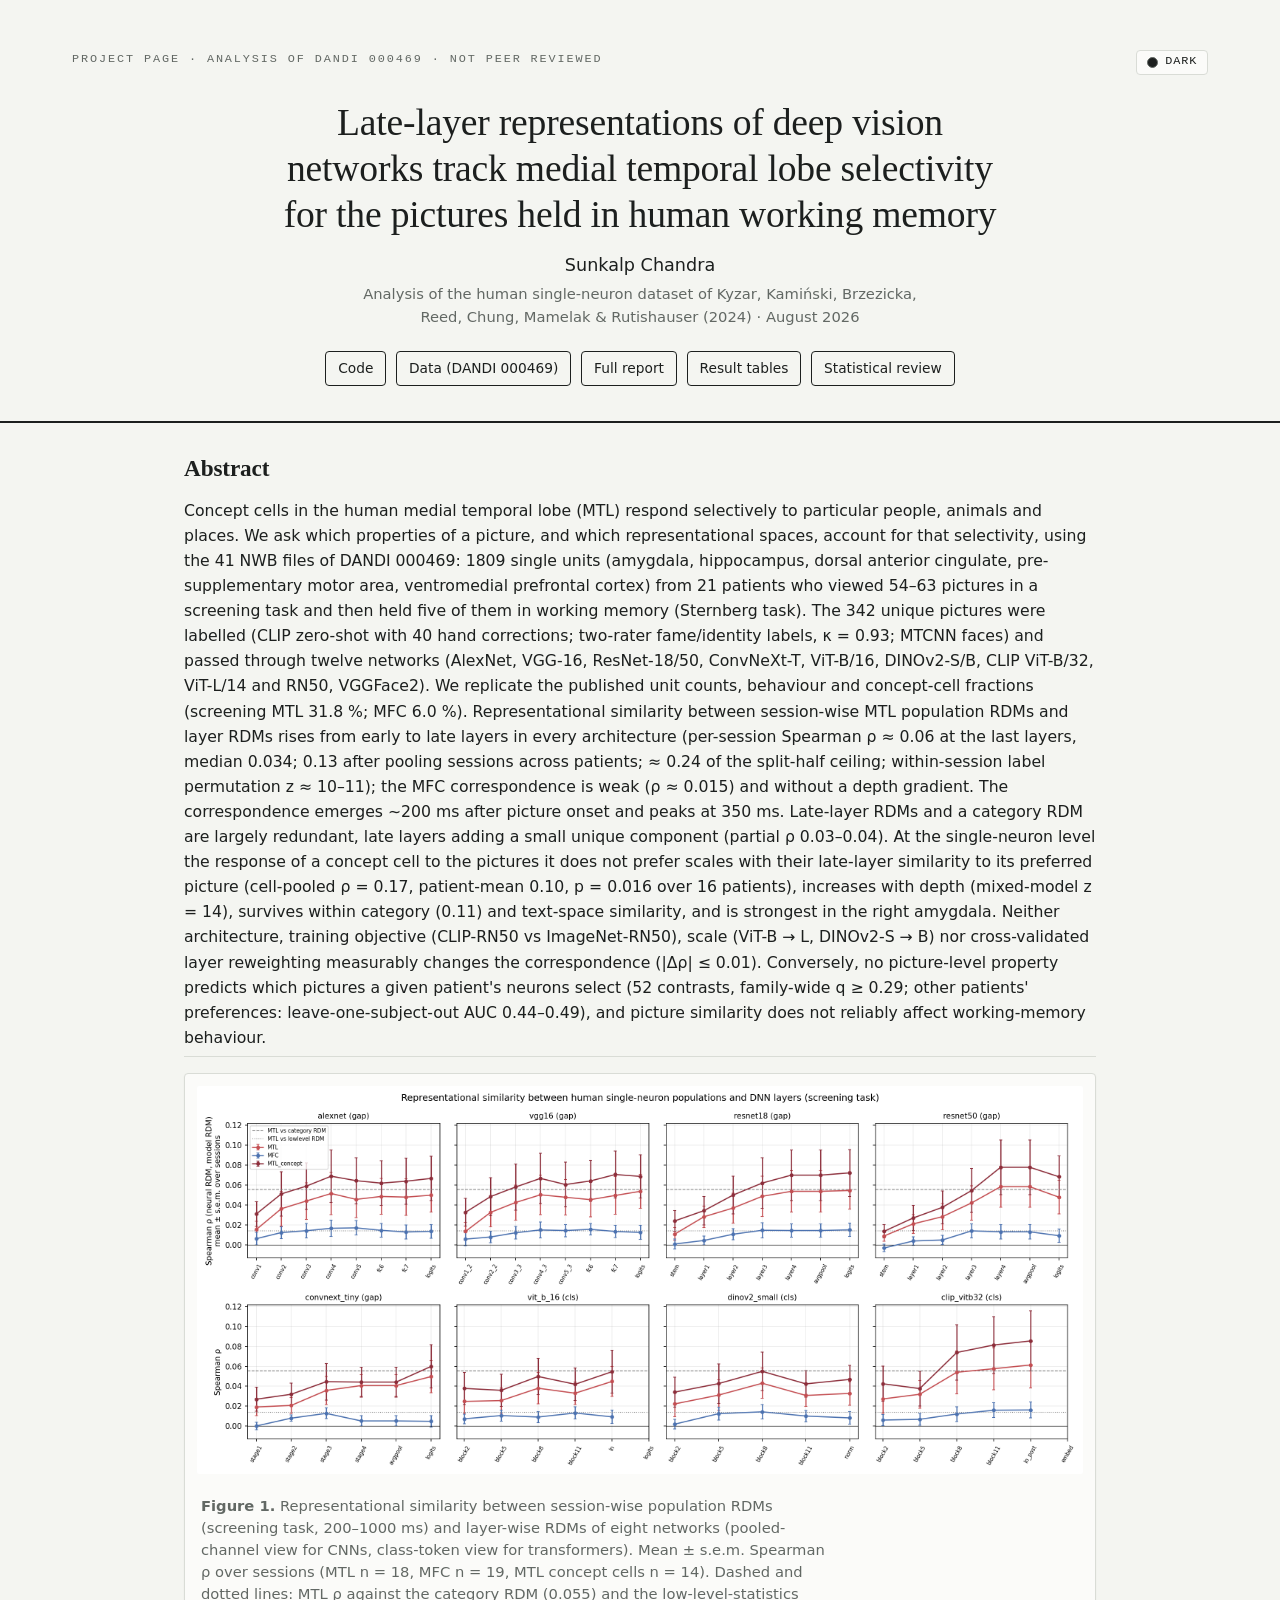
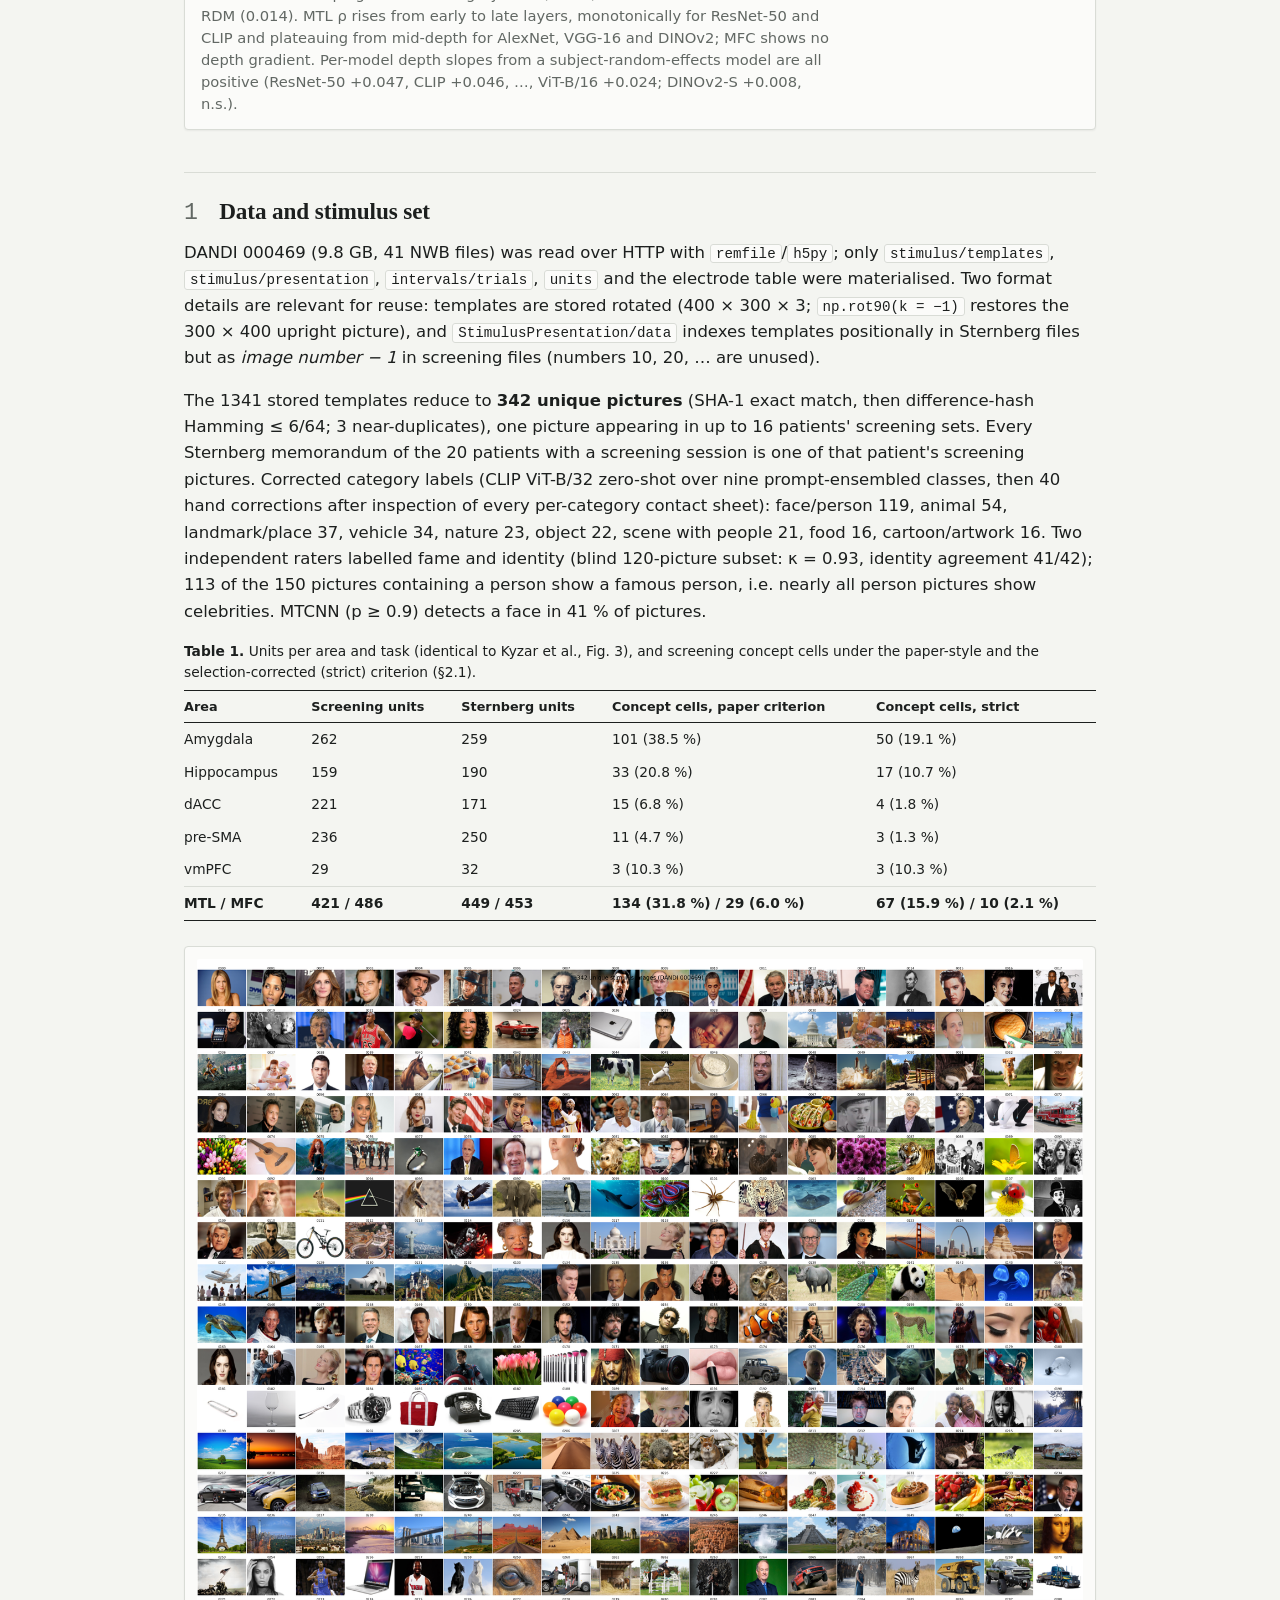
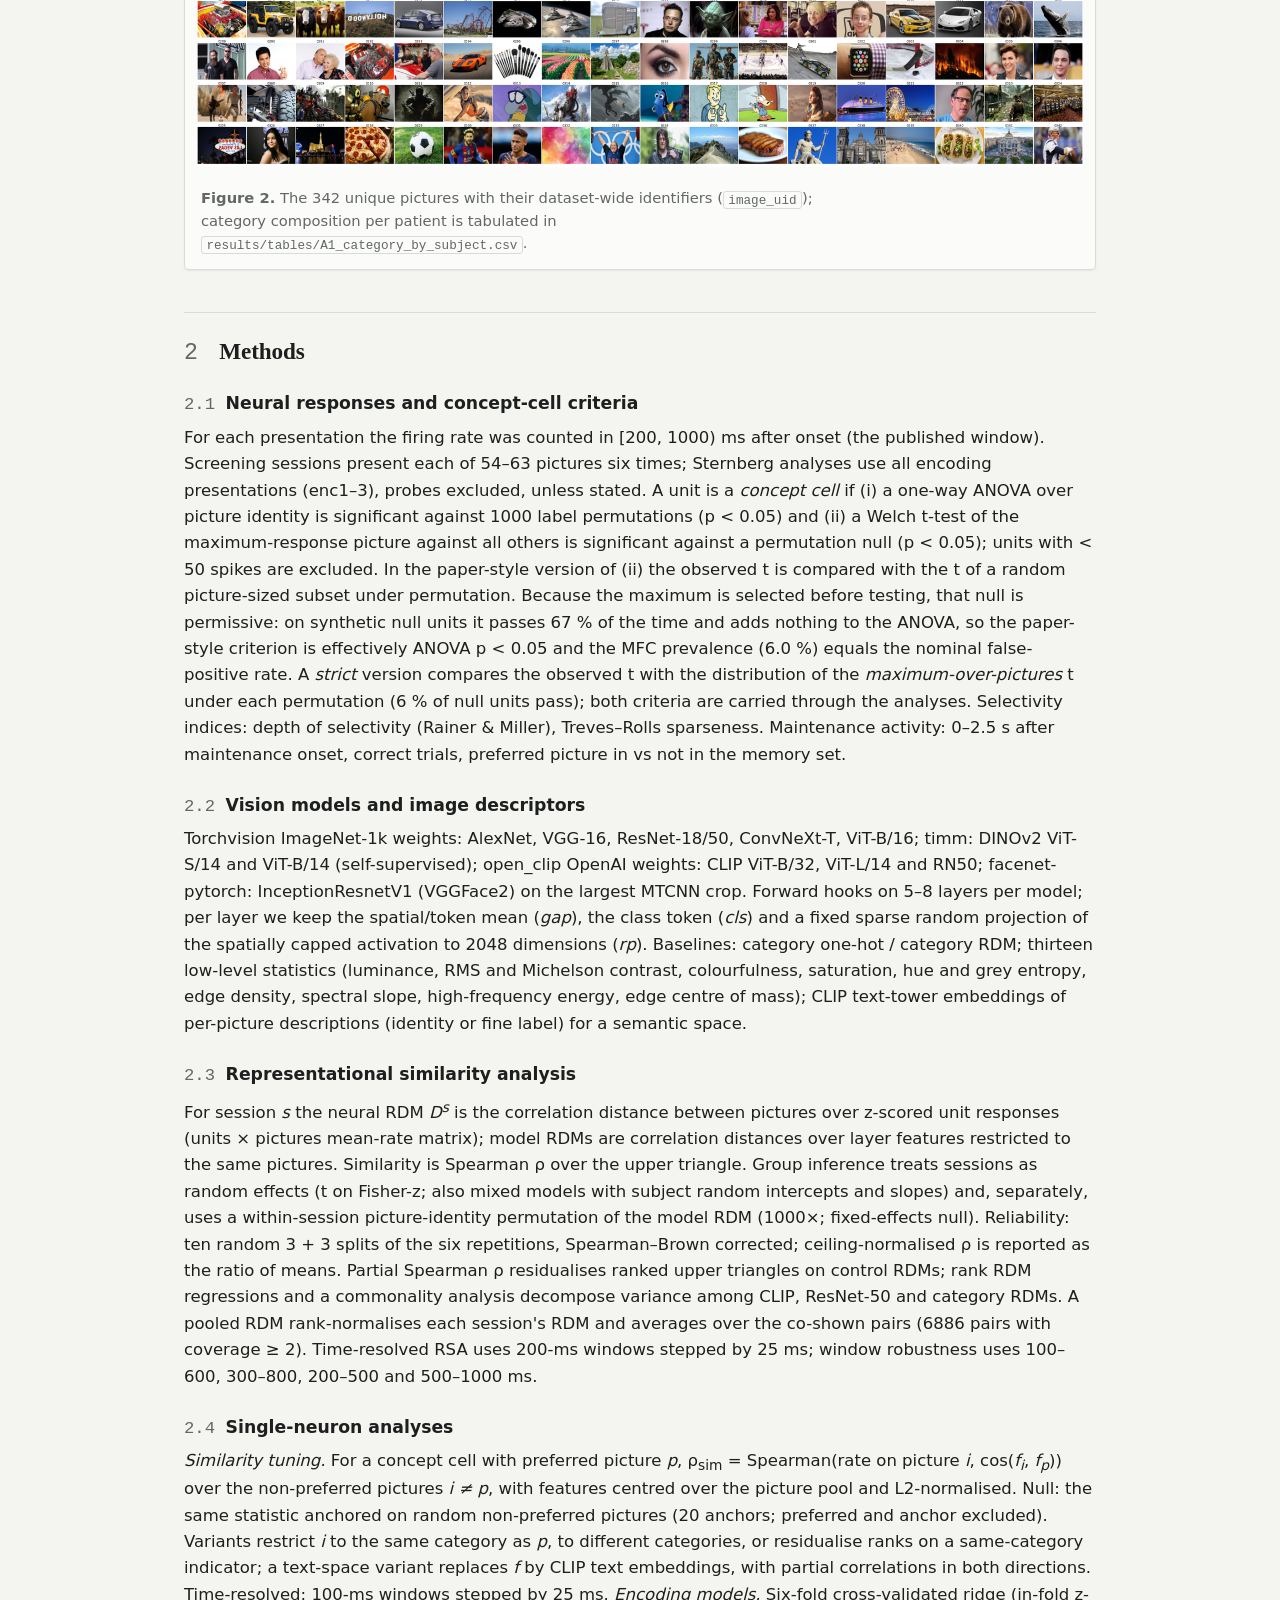
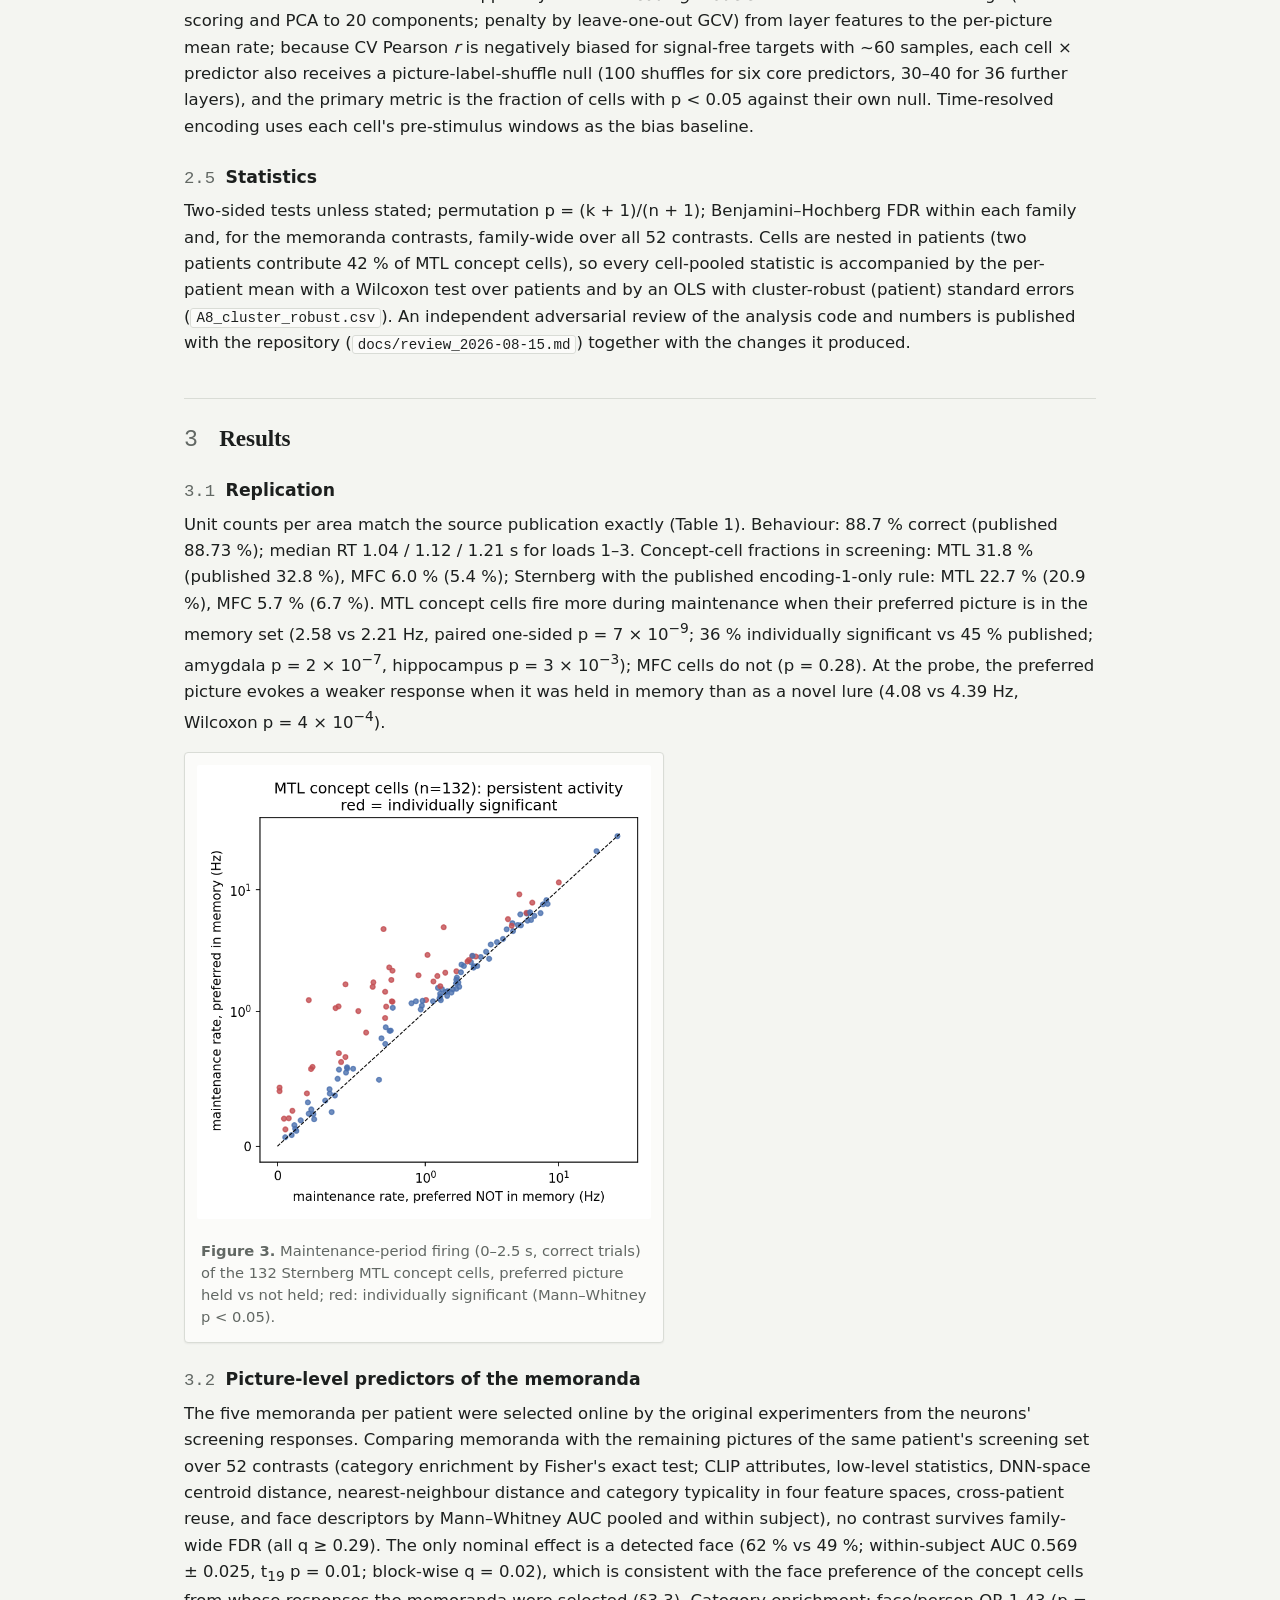
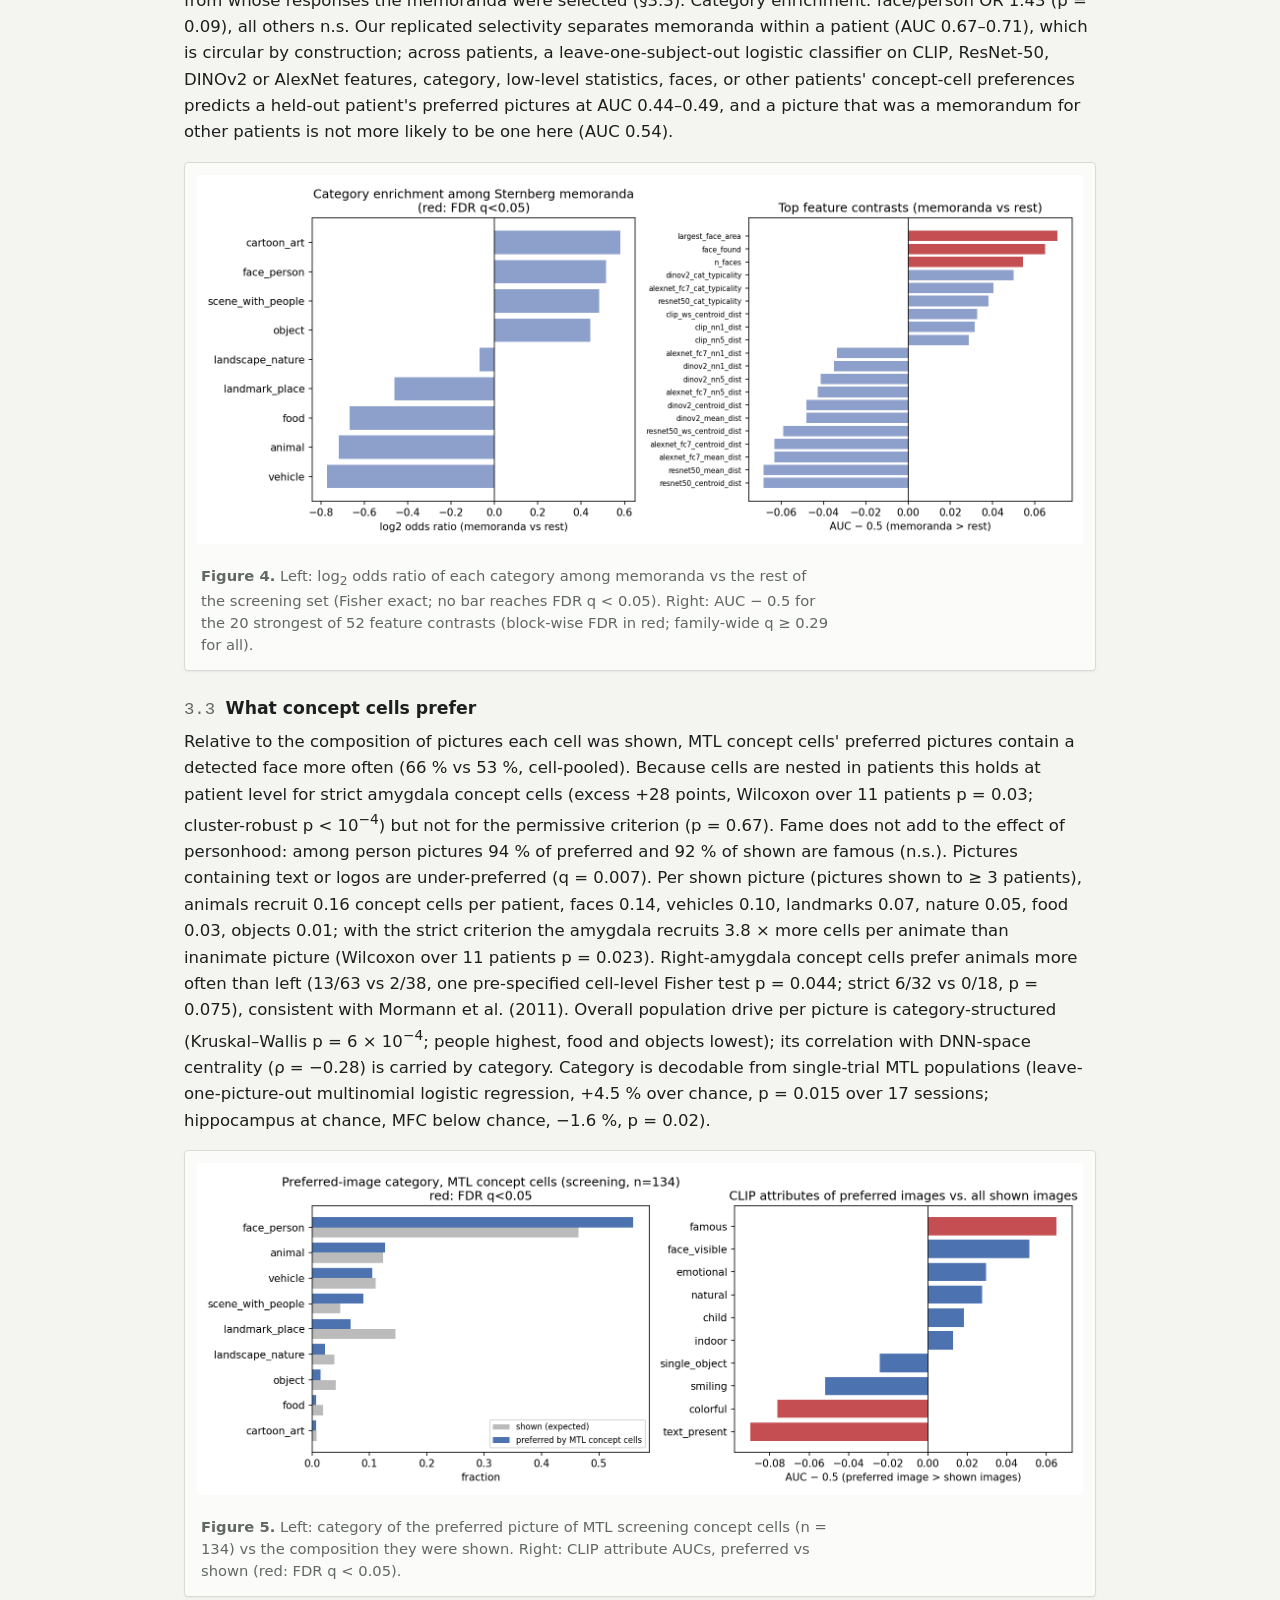
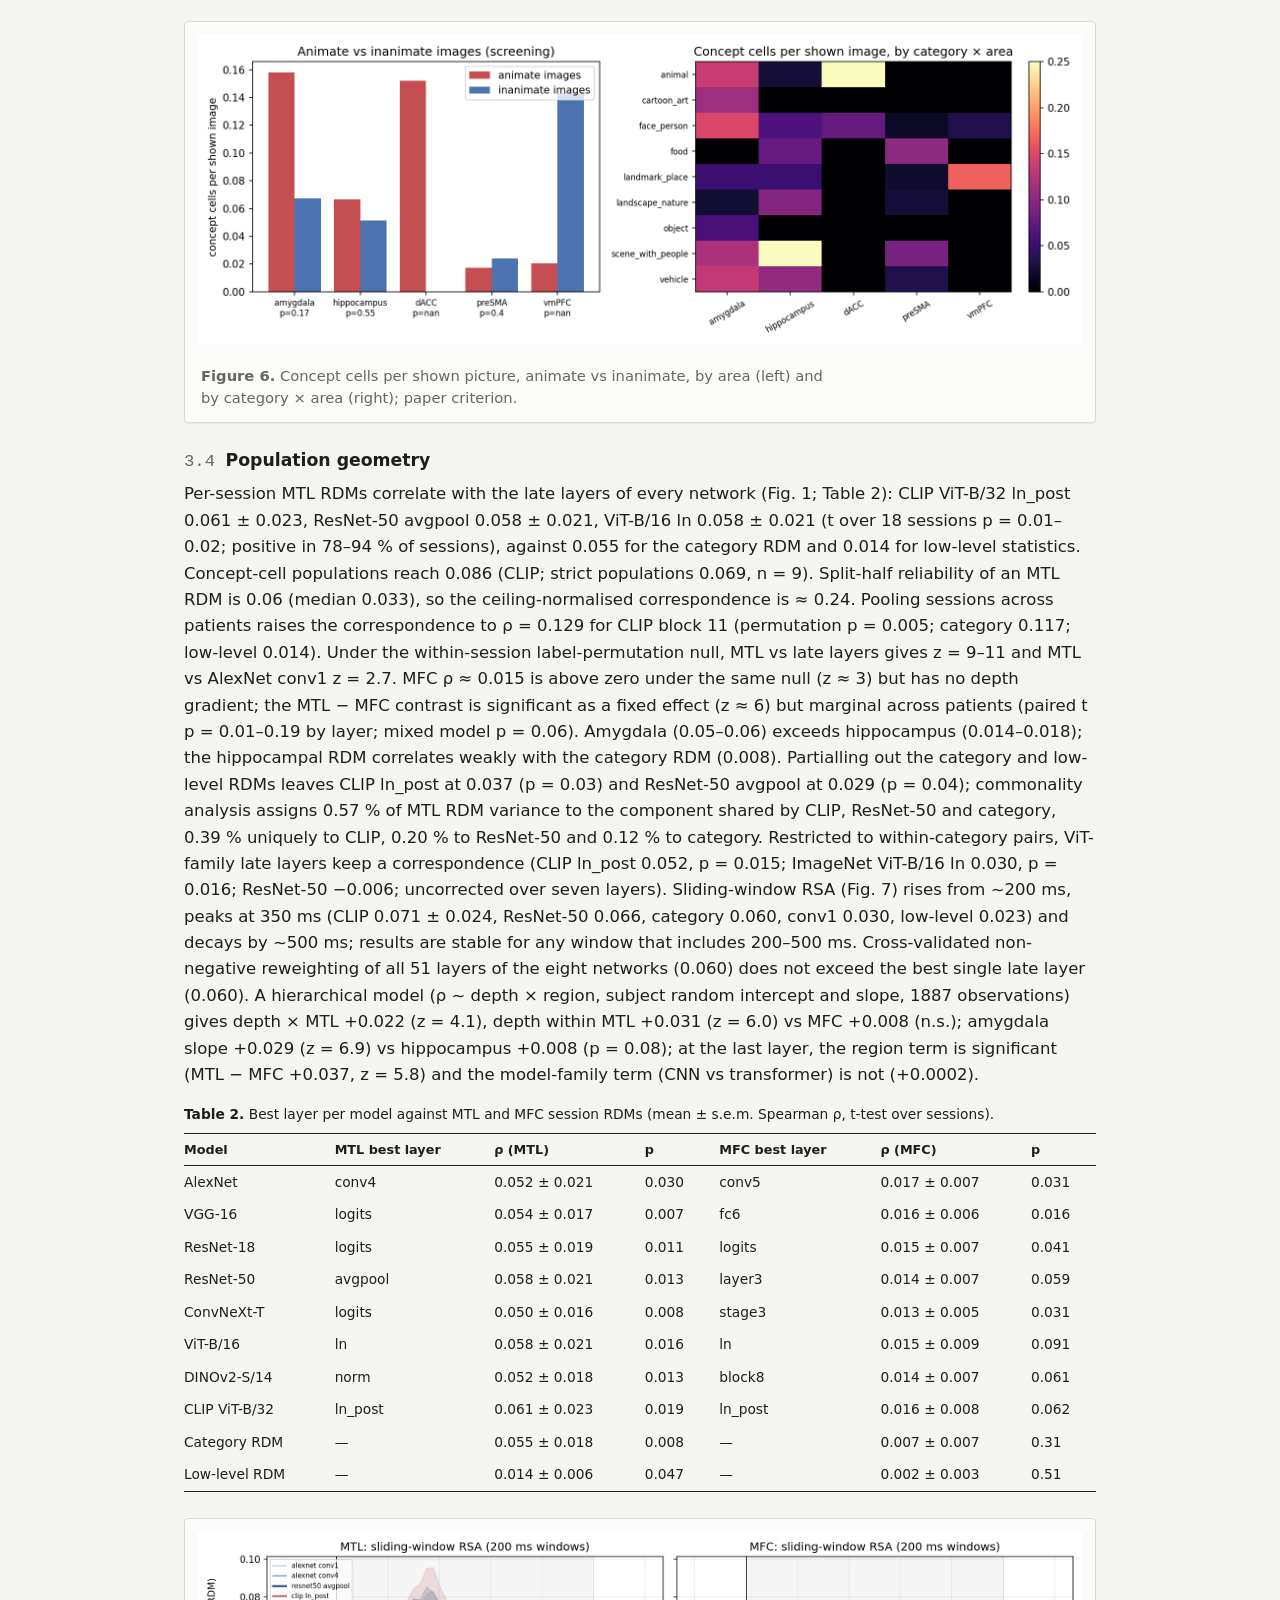
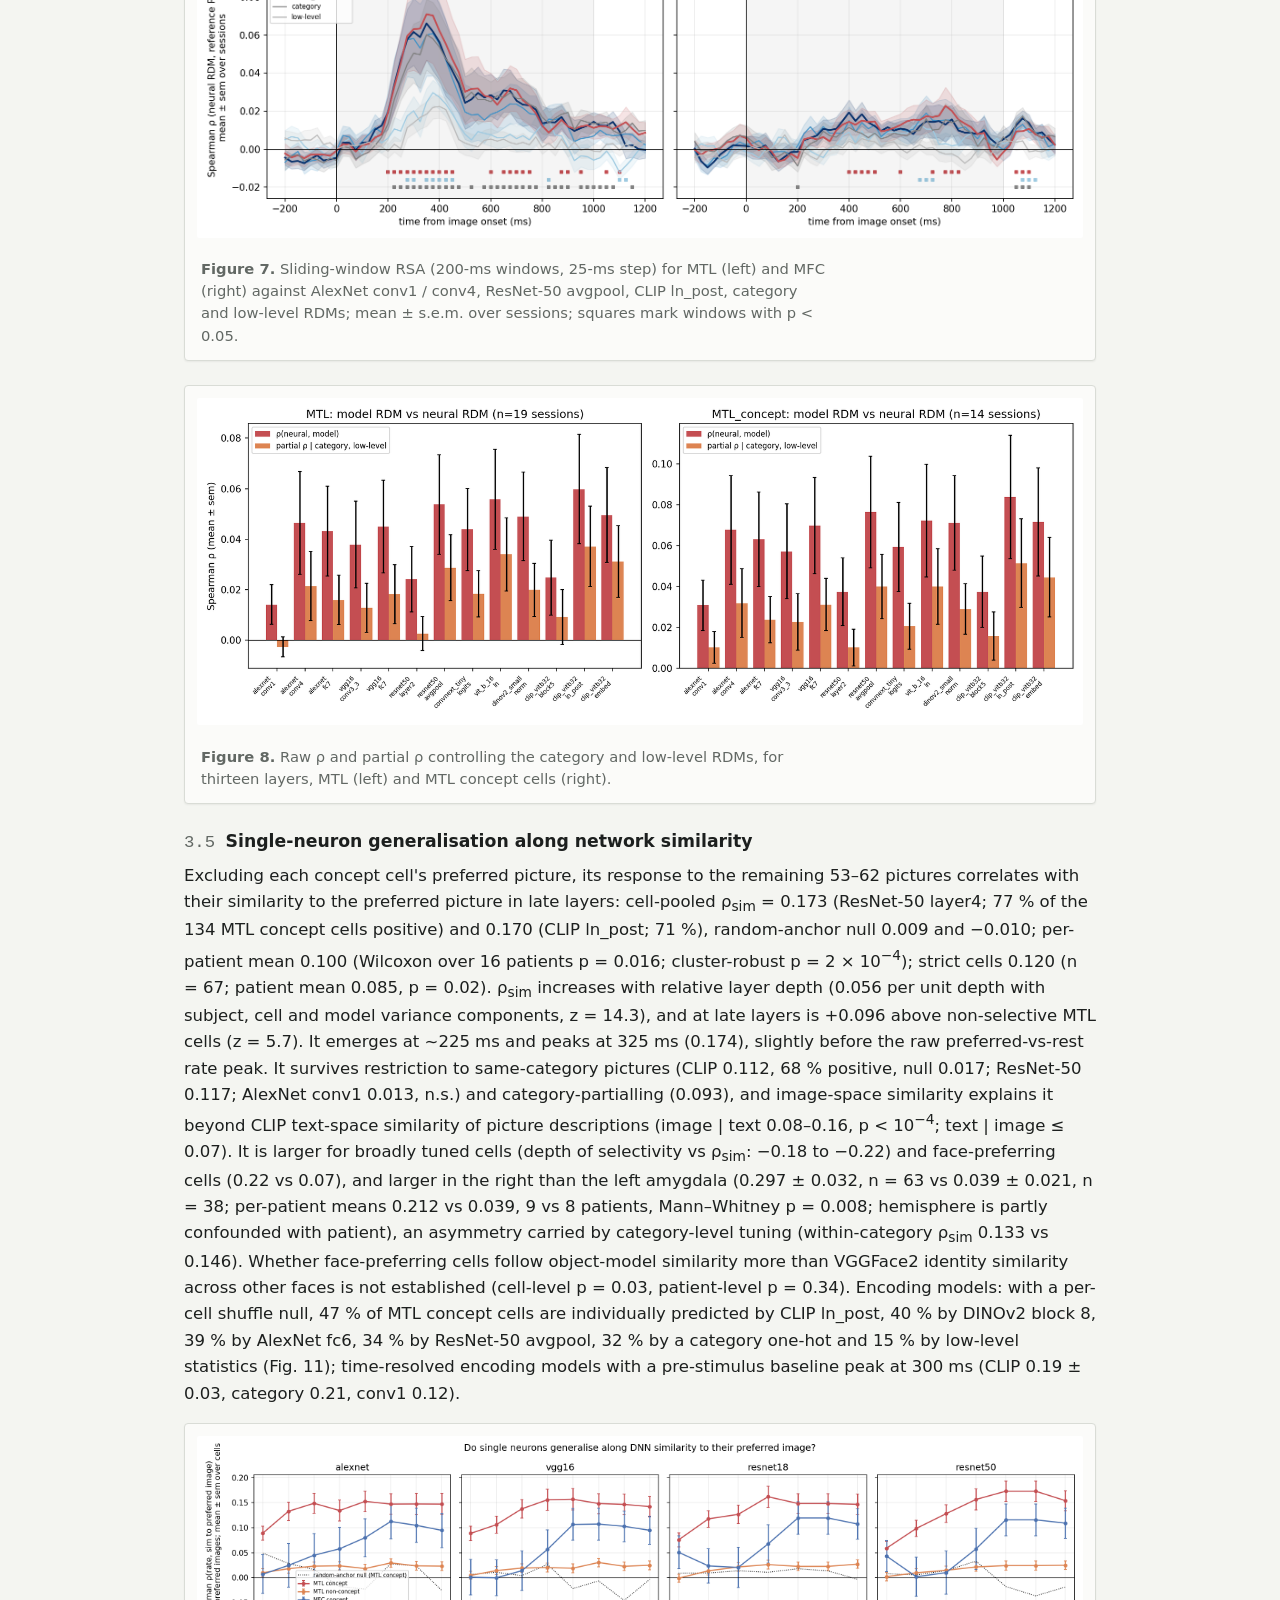
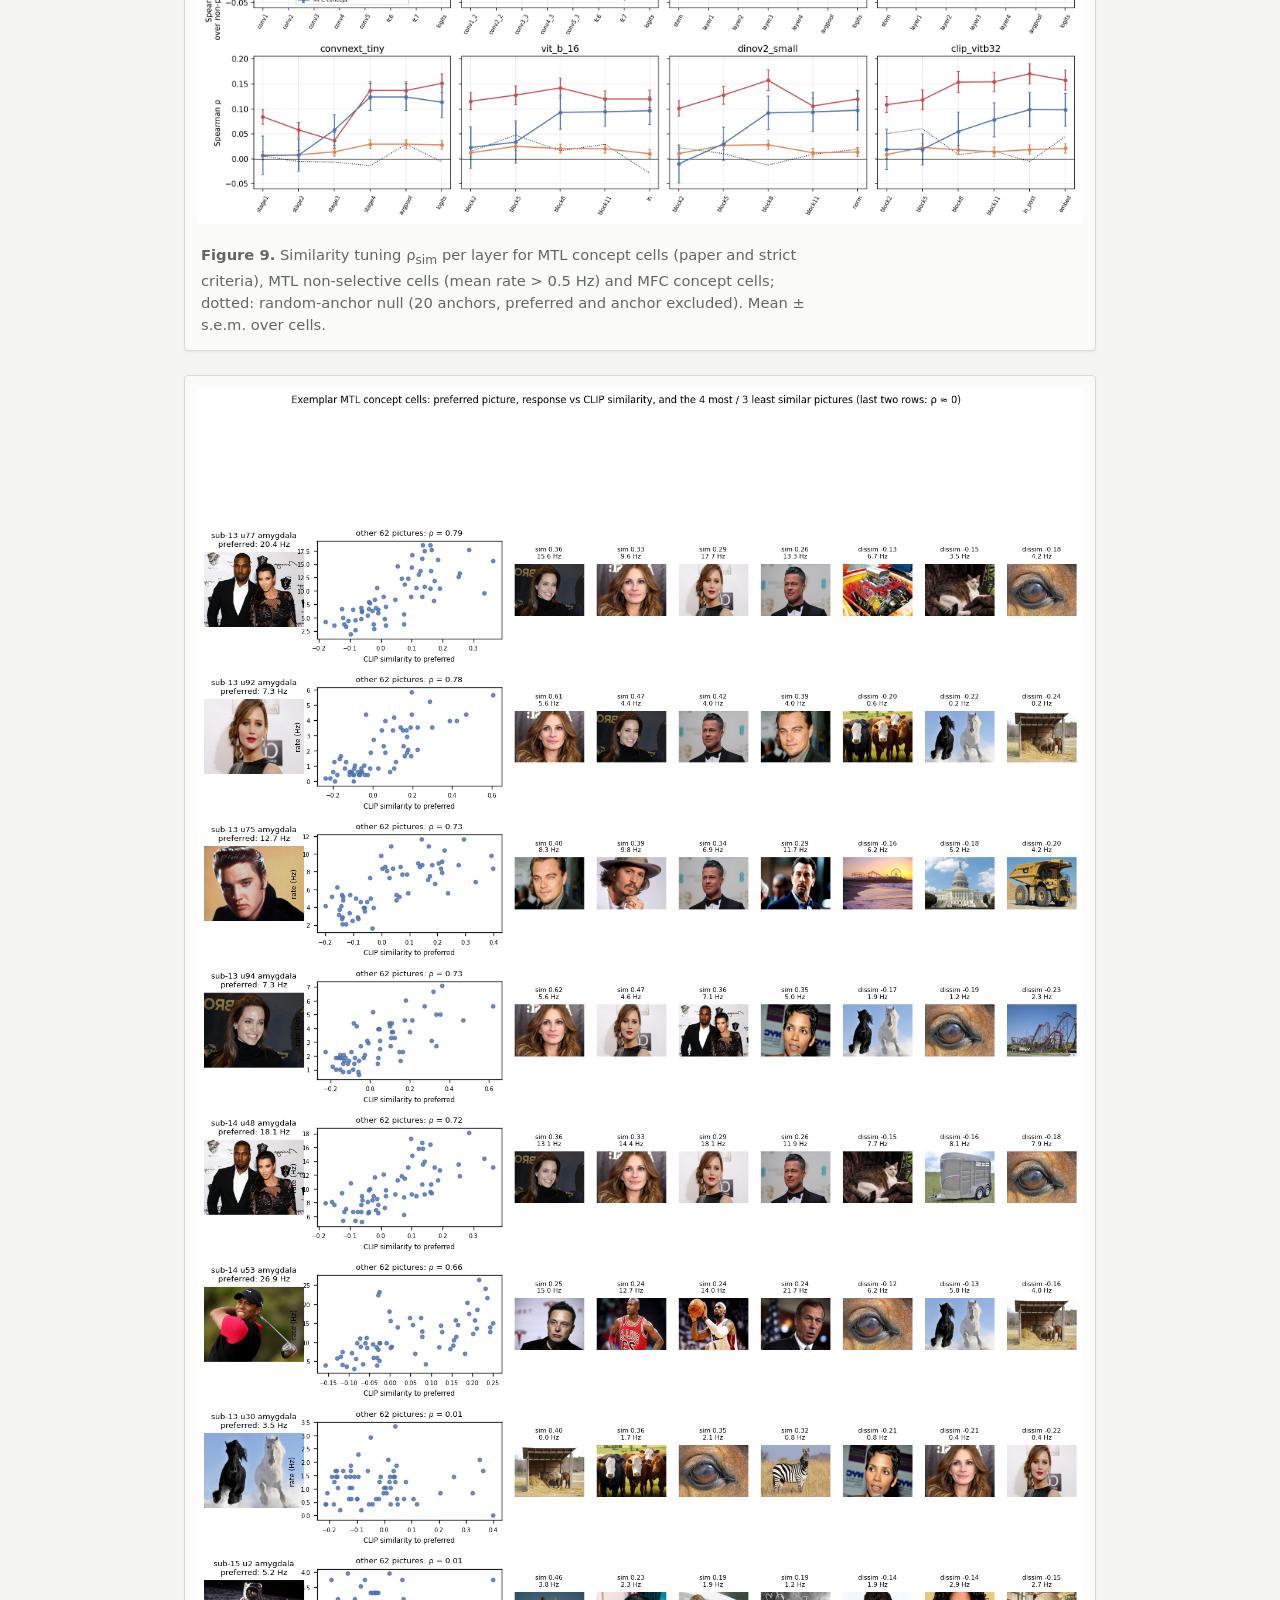
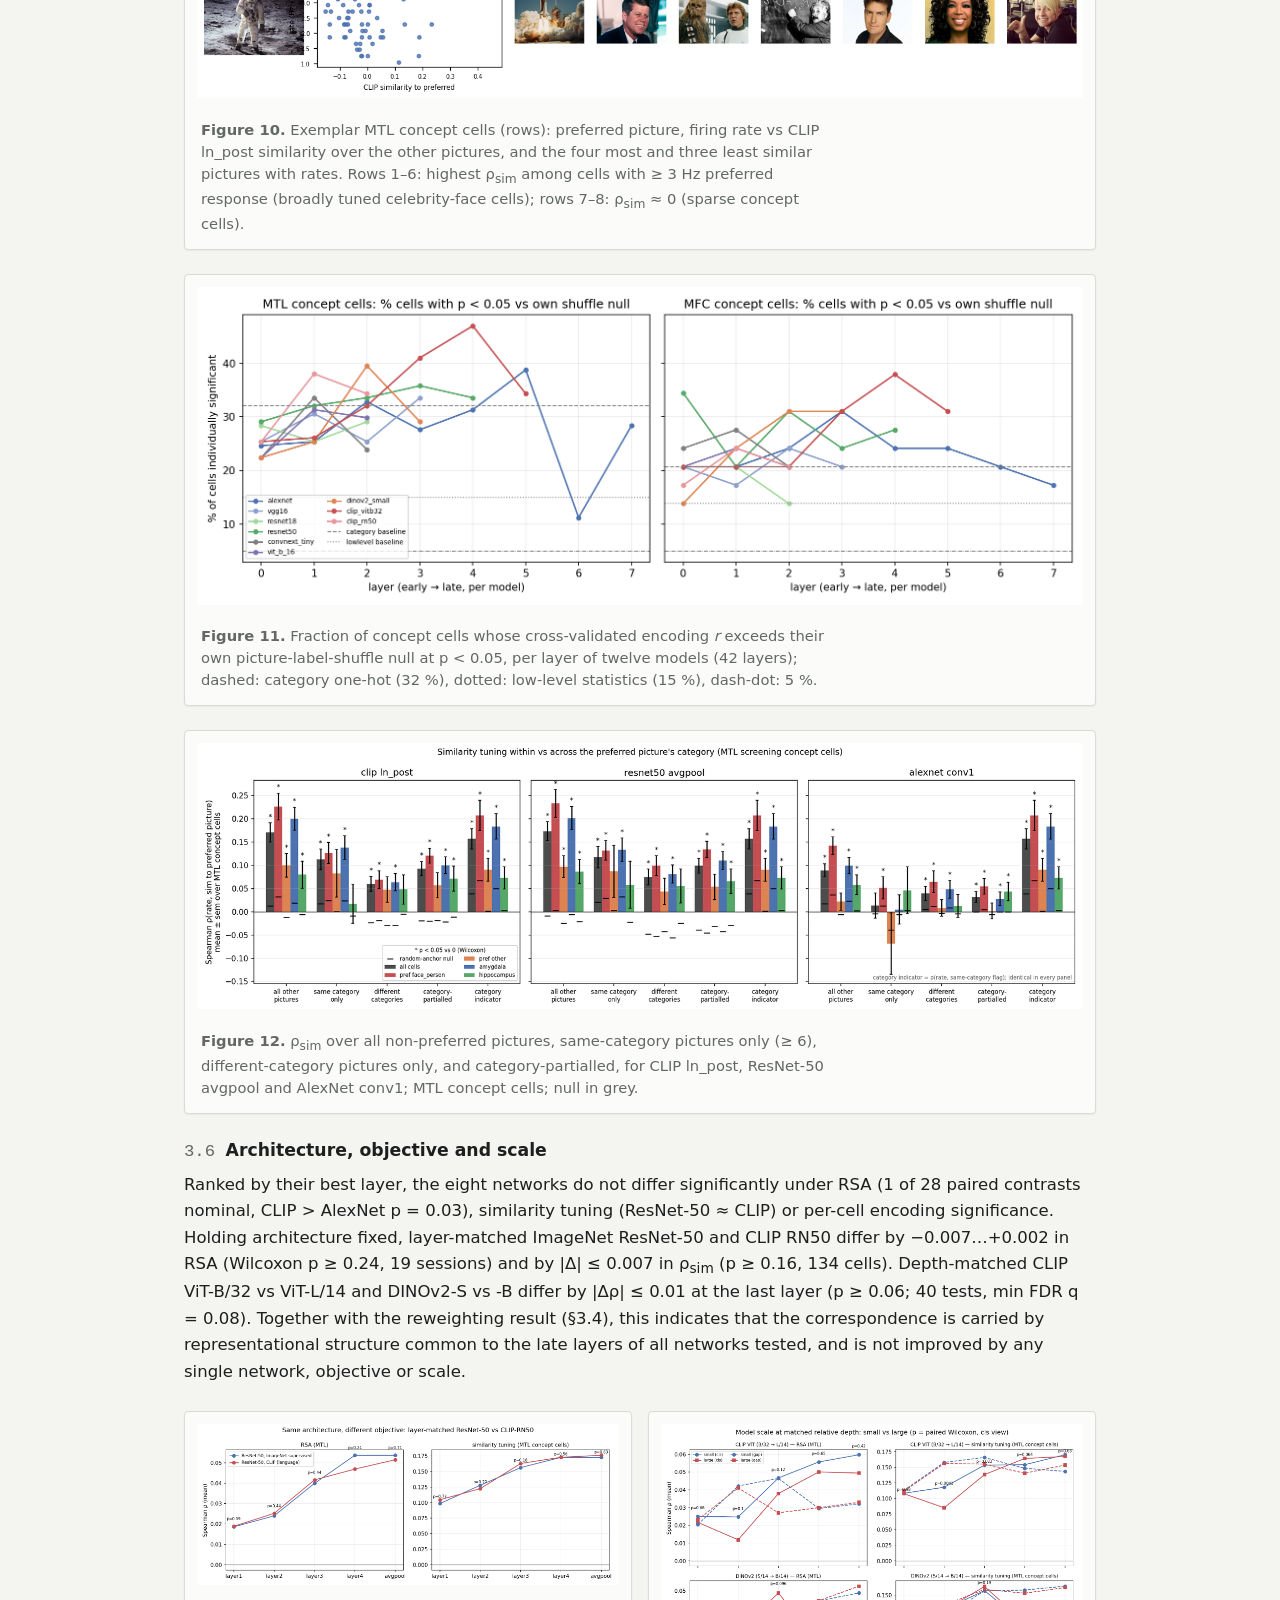
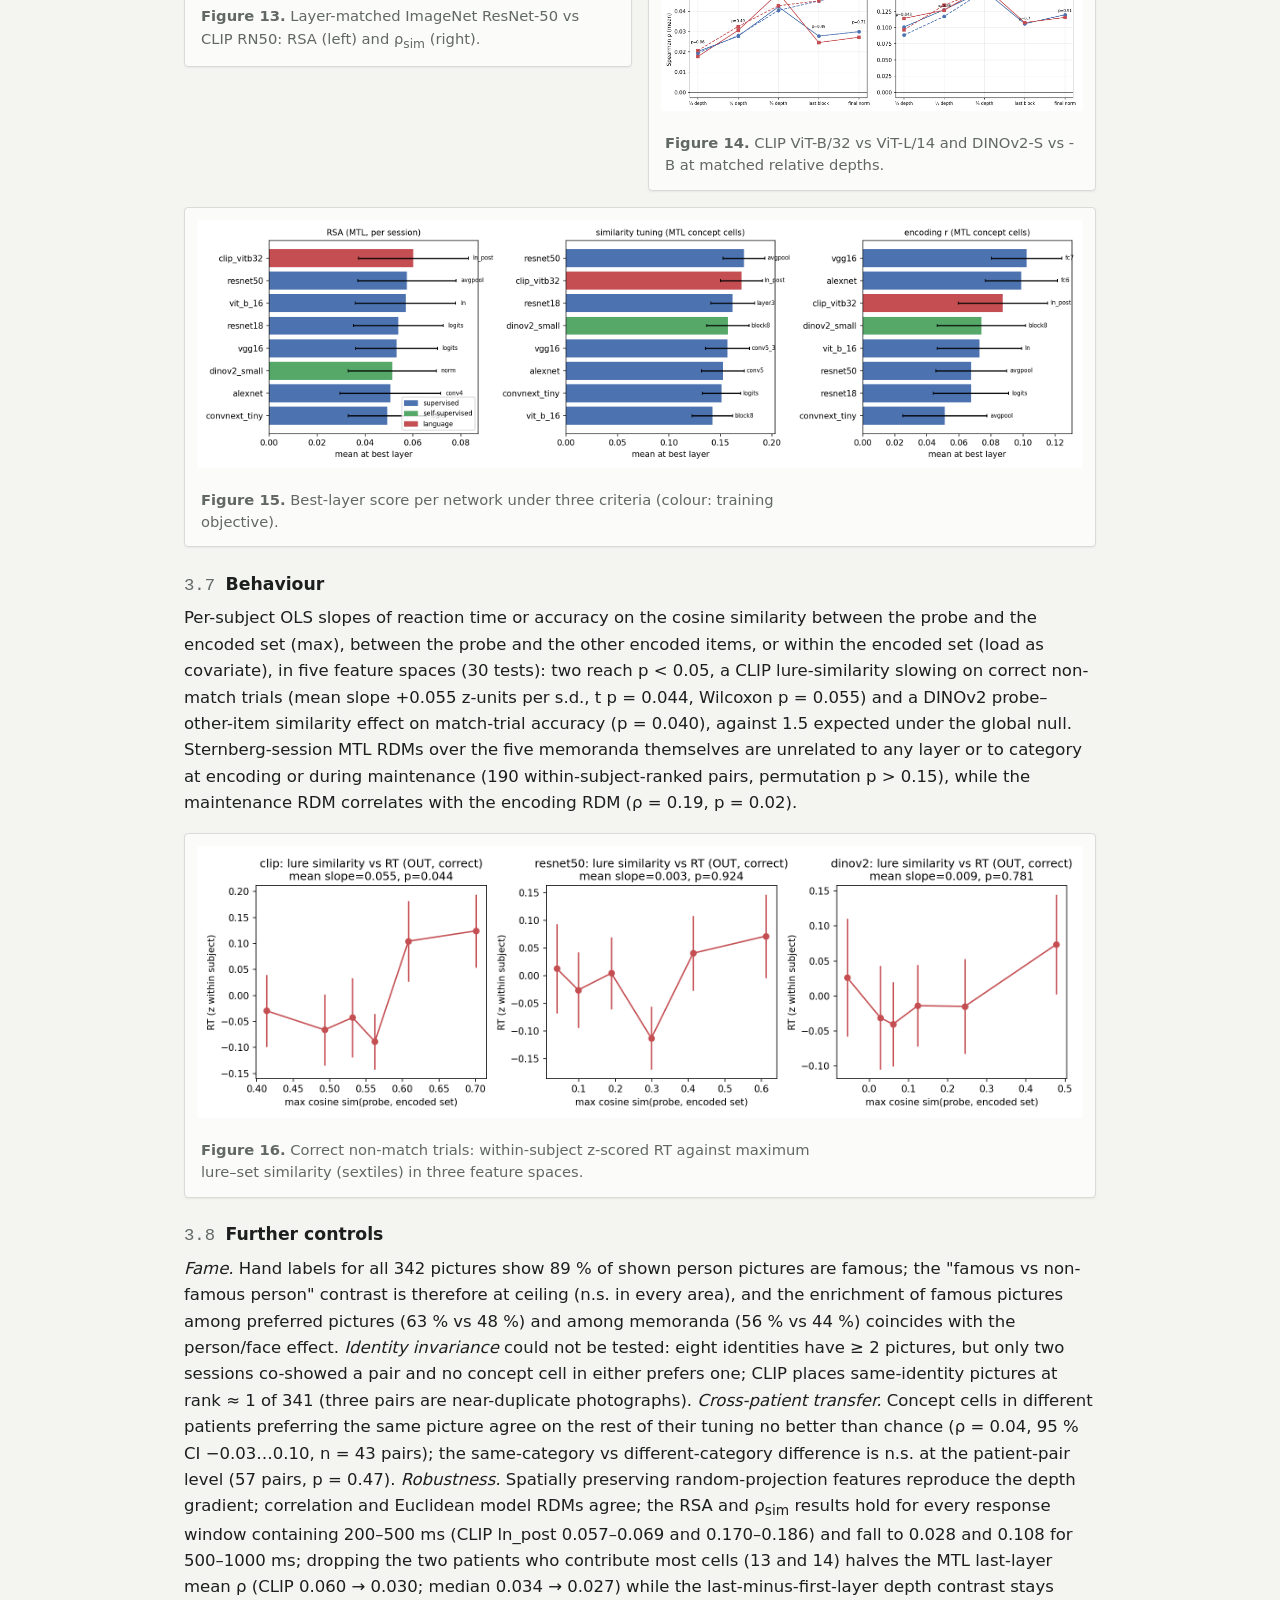
==== commit 299de8b5: "results(A3): influence of the two largest patients — depth contrast survives their removal; site sen" ====
--- a/site/index.html
+++ b/site/index.html
@@ -61,7 +61,7 @@
 
 <section id="abstract" aria-labelledby="abstract-h">
   <h2 id="abstract-h" class="unnumbered">Abstract</h2>
-  <p class="abstract">Concept cells in the human medial temporal lobe (MTL) respond selectively to particular people, animals and places. We ask which properties of a picture, and which representational spaces, account for that selectivity, using the 41 NWB files of DANDI 000469: 1809 single units (amygdala, hippocampus, dorsal anterior cingulate, pre-supplementary motor area, ventromedial prefrontal cortex) from 21 patients who viewed 54–63 pictures in a screening task and then held five of them in working memory (Sternberg task). The 342 unique pictures were labelled (CLIP zero-shot with 40 hand corrections; two-rater fame/identity labels, κ = 0.93; MTCNN faces) and passed through twelve networks (AlexNet, VGG-16, ResNet-18/50, ConvNeXt-T, ViT-B/16, DINOv2-S/B, CLIP ViT-B/32, ViT-L/14 and RN50, VGGFace2). We replicate the published unit counts, behaviour and concept-cell fractions (screening MTL 31.8 %; MFC 6.0 %). Representational similarity between session-wise MTL population RDMs and layer RDMs rises from early to late layers in every architecture (per-session Spearman ρ ≈ 0.06 at the last layers, median 0.034; 0.13 after pooling sessions across patients; ≈ 0.24 of the split-half ceiling; within-session label permutation z ≈ 10–11); the MFC correspondence is weak (ρ ≈ 0.015) and without a depth gradient. The correspondence emerges ~200 ms after picture onset and peaks at 350 ms. Late-layer RDMs and a category RDM are largely redundant, late layers adding a small unique component (partial ρ 0.03–0.04). At the single-neuron level the response of a concept cell to the pictures it does not prefer scales with their late-layer similarity to its preferred picture (cell-pooled ρ = 0.17, patient-mean 0.10, p = 0.016 over 16 patients), increases with depth (mixed-model z = 14), survives within category (0.11) and text-space similarity, and is strongest in the right amygdala. Neither architecture, training objective (CLIP-RN50 vs ImageNet-RN50), scale (ViT-B → L, DINOv2-S → B) nor cross-validated layer reweighting changes the correspondence. Conversely, no picture-level property predicts which pictures a given patient's neurons select (52 contrasts, family-wide q ≥ 0.29; other patients' preferences: leave-one-subject-out AUC 0.44–0.49), and picture similarity does not reliably affect working-memory behaviour.</p>
+  <p class="abstract">Concept cells in the human medial temporal lobe (MTL) respond selectively to particular people, animals and places. We ask which properties of a picture, and which representational spaces, account for that selectivity, using the 41 NWB files of DANDI 000469: 1809 single units (amygdala, hippocampus, dorsal anterior cingulate, pre-supplementary motor area, ventromedial prefrontal cortex) from 21 patients who viewed 54–63 pictures in a screening task and then held five of them in working memory (Sternberg task). The 342 unique pictures were labelled (CLIP zero-shot with 40 hand corrections; two-rater fame/identity labels, κ = 0.93; MTCNN faces) and passed through twelve networks (AlexNet, VGG-16, ResNet-18/50, ConvNeXt-T, ViT-B/16, DINOv2-S/B, CLIP ViT-B/32, ViT-L/14 and RN50, VGGFace2). We replicate the published unit counts, behaviour and concept-cell fractions (screening MTL 31.8 %; MFC 6.0 %). Representational similarity between session-wise MTL population RDMs and layer RDMs rises from early to late layers in every architecture (per-session Spearman ρ ≈ 0.06 at the last layers, median 0.034; 0.13 after pooling sessions across patients; ≈ 0.24 of the split-half ceiling; within-session label permutation z ≈ 10–11); the MFC correspondence is weak (ρ ≈ 0.015) and without a depth gradient. The correspondence emerges ~200 ms after picture onset and peaks at 350 ms. Late-layer RDMs and a category RDM are largely redundant, late layers adding a small unique component (partial ρ 0.03–0.04). At the single-neuron level the response of a concept cell to the pictures it does not prefer scales with their late-layer similarity to its preferred picture (cell-pooled ρ = 0.17, patient-mean 0.10, p = 0.016 over 16 patients), increases with depth (mixed-model z = 14), survives within category (0.11) and text-space similarity, and is strongest in the right amygdala. Neither architecture, training objective (CLIP-RN50 vs ImageNet-RN50), scale (ViT-B → L, DINOv2-S → B) nor cross-validated layer reweighting measurably changes the correspondence (|Δρ| ≤ 0.01). Conversely, no picture-level property predicts which pictures a given patient's neurons select (52 contrasts, family-wide q ≥ 0.29; other patients' preferences: leave-one-subject-out AUC 0.44–0.49), and picture similarity does not reliably affect working-memory behaviour.</p>
 </section>
 
 <figure class="fig paper-fig" id="fig1">
@@ -73,8 +73,8 @@
 
 <section id="sec-data" aria-labelledby="sec-data-h">
   <h2 id="sec-data-h"><span class="num">1</span>Data and stimulus set</h2>
-  <p>DANDI 000469 (9.8 GB, 41 NWB files) was read over HTTP with <code>remfile</code>/<code>h5py</code>; only <code>stimulus/templates</code>, <code>stimulus/presentation</code>, <code>intervals/trials</code>, <code>units</code> and the electrode table were materialised. Two format details matter for reuse: templates are stored rotated (400 × 300 × 3; <code>np.rot90(k = −1)</code> restores the 300 × 400 upright picture), and <code>StimulusPresentation/data</code> indexes templates positionally in Sternberg files but as <i>image number − 1</i> in screening files (numbers 10, 20, … are unused).</p>
-  <p>The 1341 stored templates reduce to <b>342 unique pictures</b> (SHA-1 exact match, then difference-hash Hamming ≤ 6/64; 3 near-duplicates), one picture appearing in up to 16 patients' screening sets. Every Sternberg memorandum of the 20 patients with a screening session is one of that patient's screening pictures. Corrected category labels (CLIP ViT-B/32 zero-shot over nine prompt-ensembled classes, then 40 hand corrections after inspection of every per-category contact sheet): face/person 119, animal 54, landmark/place 37, vehicle 34, nature 23, object 22, scene with people 21, food 16, cartoon/artwork 16. Two independent raters labelled fame and identity (blind 120-picture subset: κ = 0.93, identity agreement 41/42); 113 of the 150 pictures containing a person show a famous person, i.e. the person pictures are ~all celebrities. MTCNN (p ≥ 0.9) detects a face in 41 % of pictures.</p>
+  <p>DANDI 000469 (9.8 GB, 41 NWB files) was read over HTTP with <code>remfile</code>/<code>h5py</code>; only <code>stimulus/templates</code>, <code>stimulus/presentation</code>, <code>intervals/trials</code>, <code>units</code> and the electrode table were materialised. Two format details are relevant for reuse: templates are stored rotated (400 × 300 × 3; <code>np.rot90(k = −1)</code> restores the 300 × 400 upright picture), and <code>StimulusPresentation/data</code> indexes templates positionally in Sternberg files but as <i>image number − 1</i> in screening files (numbers 10, 20, … are unused).</p>
+  <p>The 1341 stored templates reduce to <b>342 unique pictures</b> (SHA-1 exact match, then difference-hash Hamming ≤ 6/64; 3 near-duplicates), one picture appearing in up to 16 patients' screening sets. Every Sternberg memorandum of the 20 patients with a screening session is one of that patient's screening pictures. Corrected category labels (CLIP ViT-B/32 zero-shot over nine prompt-ensembled classes, then 40 hand corrections after inspection of every per-category contact sheet): face/person 119, animal 54, landmark/place 37, vehicle 34, nature 23, object 22, scene with people 21, food 16, cartoon/artwork 16. Two independent raters labelled fame and identity (blind 120-picture subset: κ = 0.93, identity agreement 41/42); 113 of the 150 pictures containing a person show a famous person, i.e. nearly all person pictures show celebrities. MTCNN (p ≥ 0.9) detects a face in 41 % of pictures.</p>
 
   <div class="tablewrap">
   <table class="paper-table">
@@ -129,14 +129,14 @@
   </figure>
 
   <h3><span class="num">3.2</span>Picture-level predictors of the memoranda</h3>
-  <p>The five memoranda per patient were selected online by the original experimenters from the neurons' screening responses. Comparing memoranda with the remaining pictures of the same patient's screening set over 52 contrasts (category enrichment by Fisher's exact test; CLIP attributes, low-level statistics, DNN-space centroid distance, nearest-neighbour distance and category typicality in four feature spaces, cross-patient reuse, and face descriptors by Mann–Whitney AUC pooled and within subject), nothing survives family-wide FDR (all q ≥ 0.29). The only nominal effect is a detected face (62 % vs 49 %; within-subject AUC 0.569 ± 0.025, t<sub>19</sub> p = 0.01; block-wise q = 0.02), which is the expected downstream of the concept cells' face preference (§3.3). Category enrichment: face/person OR 1.43 (p = 0.09), all others n.s. Our replicated selectivity separates memoranda within a patient (AUC 0.67–0.71), which is circular by construction; across patients, a leave-one-subject-out logistic classifier on CLIP, ResNet-50, DINOv2 or AlexNet features, category, low-level statistics, faces, or other patients' concept-cell preferences predicts a held-out patient's preferred pictures at AUC 0.44–0.49, and a picture that was a memorandum for other patients is not more likely to be one here (AUC 0.54).</p>
+  <p>The five memoranda per patient were selected online by the original experimenters from the neurons' screening responses. Comparing memoranda with the remaining pictures of the same patient's screening set over 52 contrasts (category enrichment by Fisher's exact test; CLIP attributes, low-level statistics, DNN-space centroid distance, nearest-neighbour distance and category typicality in four feature spaces, cross-patient reuse, and face descriptors by Mann–Whitney AUC pooled and within subject), no contrast survives family-wide FDR (all q ≥ 0.29). The only nominal effect is a detected face (62 % vs 49 %; within-subject AUC 0.569 ± 0.025, t<sub>19</sub> p = 0.01; block-wise q = 0.02), which is consistent with the face preference of the concept cells from whose responses the memoranda were selected (§3.3). Category enrichment: face/person OR 1.43 (p = 0.09), all others n.s. Our replicated selectivity separates memoranda within a patient (AUC 0.67–0.71), which is circular by construction; across patients, a leave-one-subject-out logistic classifier on CLIP, ResNet-50, DINOv2 or AlexNet features, category, low-level statistics, faces, or other patients' concept-cell preferences predicts a held-out patient's preferred pictures at AUC 0.44–0.49, and a picture that was a memorandum for other patients is not more likely to be one here (AUC 0.54).</p>
   <figure class="fig paper-fig" id="fig-a2">
     <a class="figlink" href="figures/A2_enrichment_contrasts.png" data-caption="Figure 4. Memoranda vs remaining screening pictures."><img src="figures/A2_enrichment_contrasts.png" width="1800" height="750" alt="Left: log2 odds ratios of category membership among memoranda, none significant. Right: AUC minus 0.5 for the twenty strongest feature contrasts, all near zero, face descriptors marginally positive." loading="lazy"></a>
     <figcaption><b>Figure 4.</b> Left: log<sub>2</sub> odds ratio of each category among memoranda vs the rest of the screening set (Fisher exact; no bar reaches FDR q &lt; 0.05). Right: AUC − 0.5 for the 20 strongest of 52 feature contrasts (block-wise FDR in red; family-wide q ≥ 0.29 for all).</figcaption>
   </figure>
 
   <h3><span class="num">3.3</span>What concept cells prefer</h3>
-  <p>Relative to the composition of pictures each cell was shown, MTL concept cells' preferred pictures contain a detected face more often (66 % vs 53 %, cell-pooled). Because cells are nested in patients this holds at patient level for strict amygdala concept cells (excess +28 points, Wilcoxon over 11 patients p = 0.03; cluster-robust p &lt; 10<sup>−4</sup>) but not for the permissive criterion (p = 0.67). Fame adds nothing beyond personhood: among person pictures 94 % of preferred and 92 % of shown are famous (n.s.). Pictures containing text or logos are under-preferred (q = 0.007). Per shown picture, animals recruit 0.19 concept cells per patient, faces 0.14, vehicles 0.09, nature 0.06, landmarks 0.06, food 0.03, objects 0.01; with the strict criterion the amygdala recruits 3.8 × more cells per animate than inanimate picture (Wilcoxon over 11 patients p = 0.023). Right-amygdala concept cells prefer animals more often than left (13/63 vs 2/38, one pre-specified cell-level Fisher test p = 0.044; strict 6/32 vs 0/18, p = 0.075), consistent with Mormann et al. (2011). Overall population drive per picture is category-structured (Kruskal–Wallis p = 6 × 10<sup>−4</sup>; people highest, food and objects lowest); its correlation with DNN-space centrality (ρ = −0.28) is carried by category. Category is decodable from single-trial MTL populations (leave-one-picture-out multinomial logistic regression, +4.5 % over chance, p = 0.015; hippocampus and MFC at chance).</p>
+  <p>Relative to the composition of pictures each cell was shown, MTL concept cells' preferred pictures contain a detected face more often (66 % vs 53 %, cell-pooled). Because cells are nested in patients this holds at patient level for strict amygdala concept cells (excess +28 points, Wilcoxon over 11 patients p = 0.03; cluster-robust p &lt; 10<sup>−4</sup>) but not for the permissive criterion (p = 0.67). Fame does not add to the effect of personhood: among person pictures 94 % of preferred and 92 % of shown are famous (n.s.). Pictures containing text or logos are under-preferred (q = 0.007). Per shown picture (pictures shown to ≥ 3 patients), animals recruit 0.16 concept cells per patient, faces 0.14, vehicles 0.10, landmarks 0.07, nature 0.05, food 0.03, objects 0.01; with the strict criterion the amygdala recruits 3.8 × more cells per animate than inanimate picture (Wilcoxon over 11 patients p = 0.023). Right-amygdala concept cells prefer animals more often than left (13/63 vs 2/38, one pre-specified cell-level Fisher test p = 0.044; strict 6/32 vs 0/18, p = 0.075), consistent with Mormann et al. (2011). Overall population drive per picture is category-structured (Kruskal–Wallis p = 6 × 10<sup>−4</sup>; people highest, food and objects lowest); its correlation with DNN-space centrality (ρ = −0.28) is carried by category. Category is decodable from single-trial MTL populations (leave-one-picture-out multinomial logistic regression, +4.5 % over chance, p = 0.015 over 17 sessions; hippocampus at chance, MFC below chance, −1.6 %, p = 0.02).</p>
   <figure class="fig paper-fig" id="fig-a5">
     <a class="figlink" href="figures/A5_concept_cell_preferences.png" data-caption="Figure 5. Preferred-picture categories and attributes."><img src="figures/A5_concept_cell_preferences.png" width="1800" height="675" alt="Left: fraction of MTL concept cells preferring each category against the fraction shown. Right: AUC of CLIP attributes for preferred pictures versus shown pictures." loading="lazy"></a>
     <figcaption><b>Figure 5.</b> Left: category of the preferred picture of MTL screening concept cells (n = 134) vs the composition they were shown. Right: CLIP attribute AUCs, preferred vs shown (red: FDR q &lt; 0.05).</figcaption>
@@ -147,7 +147,7 @@
   </figure>
 
   <h3><span class="num">3.4</span>Population geometry</h3>
-  <p>Per-session MTL RDMs correlate with the late layers of every network (Fig. 1; Table 2): CLIP ViT-B/32 ln_post 0.061 ± 0.023, ResNet-50 avgpool 0.058 ± 0.021, ViT-B/16 ln 0.058 ± 0.021 (t over 18 sessions p = 0.01–0.02; positive in 78–94 % of sessions), against 0.055 for the category RDM and 0.014 for low-level statistics. Concept-cell populations reach 0.086 (CLIP; strict populations 0.069, n = 9). Split-half reliability of an MTL RDM is 0.06 (median 0.033), so the ceiling-normalised correspondence is ≈ 0.24. Pooling sessions across patients raises the correspondence to ρ = 0.129 for CLIP block 11 (permutation p = 0.005; category 0.117; low-level 0.014). Under the within-session label-permutation null, MTL vs late layers gives z = 9–11 and MTL vs AlexNet conv1 z = 2.7. MFC ρ ≈ 0.015 is above zero under the same null (z ≈ 3) but has no depth gradient; the MTL − MFC contrast is decisive as a fixed effect (z ≈ 6) and marginal across patients (paired t p = 0.01–0.19 by layer; mixed model p = 0.06). Amygdala (0.05–0.06) exceeds hippocampus (0.014–0.018); the hippocampal RDM is barely categorical (0.008). Partialling out the category and low-level RDMs leaves CLIP ln_post at 0.037 (p = 0.03) and ResNet-50 avgpool at 0.029 (p = 0.04); commonality analysis assigns 0.57 % of MTL RDM variance to the component shared by CLIP, ResNet-50 and category, 0.39 % uniquely to CLIP, 0.20 % to ResNet-50 and 0.12 % to category. Restricted to within-category pairs, ViT-family late layers keep a correspondence (CLIP ln_post 0.052, p = 0.015; ImageNet ViT-B/16 ln 0.030, p = 0.016; ResNet-50 −0.006). Sliding-window RSA (Fig. 7) rises from ~200 ms, peaks at 350 ms (CLIP 0.071 ± 0.024, ResNet-50 0.066, category 0.060, conv1 0.030, low-level 0.023) and decays by ~500 ms; results are stable for any window that includes 200–500 ms. Cross-validated non-negative reweighting of all 51 layers of the eight networks (0.060) does not exceed the best single late layer (0.060). A hierarchical model (ρ ~ depth × region, subject random intercept and slope, 1887 observations) gives depth × MTL +0.022 (z = 4.1), depth within MTL +0.031 (z = 6.0) vs MFC +0.008 (n.s.); amygdala slope +0.029 (z = 6.9) vs hippocampus +0.008 (p = 0.08); at the last layer, region matters (MTL − MFC +0.037, z = 5.8) and model family (CNN vs transformer) does not (+0.0002).</p>
+  <p>Per-session MTL RDMs correlate with the late layers of every network (Fig. 1; Table 2): CLIP ViT-B/32 ln_post 0.061 ± 0.023, ResNet-50 avgpool 0.058 ± 0.021, ViT-B/16 ln 0.058 ± 0.021 (t over 18 sessions p = 0.01–0.02; positive in 78–94 % of sessions), against 0.055 for the category RDM and 0.014 for low-level statistics. Concept-cell populations reach 0.086 (CLIP; strict populations 0.069, n = 9). Split-half reliability of an MTL RDM is 0.06 (median 0.033), so the ceiling-normalised correspondence is ≈ 0.24. Pooling sessions across patients raises the correspondence to ρ = 0.129 for CLIP block 11 (permutation p = 0.005; category 0.117; low-level 0.014). Under the within-session label-permutation null, MTL vs late layers gives z = 9–11 and MTL vs AlexNet conv1 z = 2.7. MFC ρ ≈ 0.015 is above zero under the same null (z ≈ 3) but has no depth gradient; the MTL − MFC contrast is significant as a fixed effect (z ≈ 6) but marginal across patients (paired t p = 0.01–0.19 by layer; mixed model p = 0.06). Amygdala (0.05–0.06) exceeds hippocampus (0.014–0.018); the hippocampal RDM correlates weakly with the category RDM (0.008). Partialling out the category and low-level RDMs leaves CLIP ln_post at 0.037 (p = 0.03) and ResNet-50 avgpool at 0.029 (p = 0.04); commonality analysis assigns 0.57 % of MTL RDM variance to the component shared by CLIP, ResNet-50 and category, 0.39 % uniquely to CLIP, 0.20 % to ResNet-50 and 0.12 % to category. Restricted to within-category pairs, ViT-family late layers keep a correspondence (CLIP ln_post 0.052, p = 0.015; ImageNet ViT-B/16 ln 0.030, p = 0.016; ResNet-50 −0.006; uncorrected over seven layers). Sliding-window RSA (Fig. 7) rises from ~200 ms, peaks at 350 ms (CLIP 0.071 ± 0.024, ResNet-50 0.066, category 0.060, conv1 0.030, low-level 0.023) and decays by ~500 ms; results are stable for any window that includes 200–500 ms. Cross-validated non-negative reweighting of all 51 layers of the eight networks (0.060) does not exceed the best single late layer (0.060). A hierarchical model (ρ ~ depth × region, subject random intercept and slope, 1887 observations) gives depth × MTL +0.022 (z = 4.1), depth within MTL +0.031 (z = 6.0) vs MFC +0.008 (n.s.); amygdala slope +0.029 (z = 6.9) vs hippocampus +0.008 (p = 0.08); at the last layer, the region term is significant (MTL − MFC +0.037, z = 5.8) and the model-family term (CNN vs transformer) is not (+0.0002).</p>
   <div class="tablewrap">
   <table class="paper-table">
     <caption><b>Table 2.</b> Best layer per model against MTL and MFC session RDMs (mean ± s.e.m. Spearman ρ, t-test over sessions).</caption>
@@ -176,7 +176,7 @@
   </figure>
 
   <h3><span class="num">3.5</span>Single-neuron generalisation along network similarity</h3>
-  <p>Excluding each concept cell's preferred picture, its response to the remaining 53–62 pictures correlates with their similarity to the preferred picture in late layers: cell-pooled ρ<sub>sim</sub> = 0.173 (ResNet-50 layer4; 77 % of the 134 MTL concept cells positive) and 0.170 (CLIP ln_post; 71 %), random-anchor null 0.009 and −0.010; per-patient mean 0.100 (Wilcoxon over 16 patients p = 0.016; cluster-robust p = 2 × 10<sup>−4</sup>); strict cells 0.120 (n = 67; patient mean 0.085, p = 0.02). ρ<sub>sim</sub> increases with relative layer depth (0.056 per unit depth with subject, cell and model variance components, z = 14.3), and at late layers is +0.096 above non-selective MTL cells (z = 5.7). It emerges at ~225 ms and peaks at 325 ms (0.174), slightly before the raw preferred-vs-rest rate peak. It survives restriction to same-category pictures (CLIP 0.112, 68 % positive, null 0.017; ResNet-50 0.117; AlexNet conv1 0.013, n.s.) and category-partialling (0.093), and image-space similarity explains it beyond CLIP text-space similarity of picture descriptions (image | text 0.09–0.16, p &lt; 10<sup>−4</sup>; text | image ≤ 0.07). It is larger for broadly tuned cells (depth of selectivity vs ρ<sub>sim</sub>: −0.18 to −0.22) and face-preferring cells (0.22 vs 0.07), and larger in the right than the left amygdala (0.297 ± 0.032, n = 63 vs 0.039 ± 0.021, n = 38; per-patient means 0.212 vs 0.039, 9 vs 8 patients, Mann–Whitney p = 0.008; hemisphere is partly confounded with patient), an asymmetry carried by category-level tuning (within-category ρ<sub>sim</sub> 0.133 vs 0.146). Whether face-preferring cells follow object-model similarity more than VGGFace2 identity similarity across other faces is not established (cell-level p = 0.03, patient-level p = 0.34). Encoding models: with a per-cell shuffle null, 47 % of MTL concept cells are individually predicted by CLIP ln_post, 40 % by DINOv2 block 8, 39 % by AlexNet fc6, 34 % by ResNet-50 avgpool, 32 % by a category one-hot and 15 % by low-level statistics (Fig. 11); time-resolved encoding models with a pre-stimulus baseline peak at 300 ms (CLIP 0.19 ± 0.03, category 0.21, conv1 0.12).</p>
+  <p>Excluding each concept cell's preferred picture, its response to the remaining 53–62 pictures correlates with their similarity to the preferred picture in late layers: cell-pooled ρ<sub>sim</sub> = 0.173 (ResNet-50 layer4; 77 % of the 134 MTL concept cells positive) and 0.170 (CLIP ln_post; 71 %), random-anchor null 0.009 and −0.010; per-patient mean 0.100 (Wilcoxon over 16 patients p = 0.016; cluster-robust p = 2 × 10<sup>−4</sup>); strict cells 0.120 (n = 67; patient mean 0.085, p = 0.02). ρ<sub>sim</sub> increases with relative layer depth (0.056 per unit depth with subject, cell and model variance components, z = 14.3), and at late layers is +0.096 above non-selective MTL cells (z = 5.7). It emerges at ~225 ms and peaks at 325 ms (0.174), slightly before the raw preferred-vs-rest rate peak. It survives restriction to same-category pictures (CLIP 0.112, 68 % positive, null 0.017; ResNet-50 0.117; AlexNet conv1 0.013, n.s.) and category-partialling (0.093), and image-space similarity explains it beyond CLIP text-space similarity of picture descriptions (image | text 0.08–0.16, p &lt; 10<sup>−4</sup>; text | image ≤ 0.07). It is larger for broadly tuned cells (depth of selectivity vs ρ<sub>sim</sub>: −0.18 to −0.22) and face-preferring cells (0.22 vs 0.07), and larger in the right than the left amygdala (0.297 ± 0.032, n = 63 vs 0.039 ± 0.021, n = 38; per-patient means 0.212 vs 0.039, 9 vs 8 patients, Mann–Whitney p = 0.008; hemisphere is partly confounded with patient), an asymmetry carried by category-level tuning (within-category ρ<sub>sim</sub> 0.133 vs 0.146). Whether face-preferring cells follow object-model similarity more than VGGFace2 identity similarity across other faces is not established (cell-level p = 0.03, patient-level p = 0.34). Encoding models: with a per-cell shuffle null, 47 % of MTL concept cells are individually predicted by CLIP ln_post, 40 % by DINOv2 block 8, 39 % by AlexNet fc6, 34 % by ResNet-50 avgpool, 32 % by a category one-hot and 15 % by low-level statistics (Fig. 11); time-resolved encoding models with a pre-stimulus baseline peak at 300 ms (CLIP 0.19 ± 0.03, category 0.21, conv1 0.12).</p>
   <figure class="fig paper-fig" id="fig-sim">
     <a class="figlink" href="figures/A4_similarity_tuning.png" data-caption="Figure 9. Similarity tuning by layer."><img src="figures/A4_similarity_tuning.png" width="2400" height="1050" alt="Eight panels of similarity-tuning rho against layer for MTL concept cells, strict concept cells, MTL non-selective cells and MFC concept cells; MTL concept-cell curves rise with depth to about 0.17." loading="lazy"></a>
     <figcaption><b>Figure 9.</b> Similarity tuning ρ<sub>sim</sub> per layer for MTL concept cells (paper and strict criteria), MTL non-selective cells (mean rate &gt; 0.5 Hz) and MFC concept cells; dotted: random-anchor null (20 anchors, preferred and anchor excluded). Mean ± s.e.m. over cells.</figcaption>
@@ -195,7 +195,7 @@
   </figure>
 
   <h3><span class="num">3.6</span>Architecture, objective and scale</h3>
-  <p>Ranked by their best layer, the eight networks are statistically close under RSA (1 of 28 paired contrasts nominal, CLIP &gt; AlexNet p = 0.03), similarity tuning (ResNet-50 ≈ CLIP) and per-cell encoding significance. Holding architecture fixed, layer-matched ImageNet ResNet-50 and CLIP RN50 differ by −0.007…+0.002 in RSA (Wilcoxon p ≥ 0.24, 19 sessions) and by |Δ| ≤ 0.007 in ρ<sub>sim</sub> (p ≥ 0.16, 134 cells). Depth-matched CLIP ViT-B/32 vs ViT-L/14 and DINOv2-S vs -B differ by |Δρ| ≤ 0.01 at the last layer (p ≥ 0.06; 40 tests, min FDR q = 0.08). Together with the reweighting result (§3.4), the correspondence saturates at what all late layers share.</p>
+  <p>Ranked by their best layer, the eight networks do not differ significantly under RSA (1 of 28 paired contrasts nominal, CLIP &gt; AlexNet p = 0.03), similarity tuning (ResNet-50 ≈ CLIP) or per-cell encoding significance. Holding architecture fixed, layer-matched ImageNet ResNet-50 and CLIP RN50 differ by −0.007…+0.002 in RSA (Wilcoxon p ≥ 0.24, 19 sessions) and by |Δ| ≤ 0.007 in ρ<sub>sim</sub> (p ≥ 0.16, 134 cells). Depth-matched CLIP ViT-B/32 vs ViT-L/14 and DINOv2-S vs -B differ by |Δρ| ≤ 0.01 at the last layer (p ≥ 0.06; 40 tests, min FDR q = 0.08). Together with the reweighting result (§3.4), this indicates that the correspondence is carried by representational structure common to the late layers of all networks tested, and is not improved by any single network, objective or scale.</p>
   <div class="fig-row">
     <figure class="fig paper-fig" id="fig-obj">
       <a class="figlink" href="figures/A7_objective_contrast.png" data-caption="Figure 13. Objective contrast."><img src="figures/A7_objective_contrast.png" width="1650" height="630" alt="Layer-matched ResNet-50 versus CLIP RN50 on RSA and similarity tuning; the two lines overlap at every layer." loading="lazy"></a>
@@ -212,14 +212,14 @@
   </figure>
 
   <h3><span class="num">3.7</span>Behaviour</h3>
-  <p>Per-subject OLS slopes of reaction time or accuracy on the cosine similarity between the probe and the encoded set (max), between the probe and the other encoded items, or within the encoded set (load as covariate), in five feature spaces (30 tests): the best is a CLIP lure-similarity slowing on correct non-match trials (mean slope +0.055 z-units per s.d., t p = 0.044, Wilcoxon p = 0.055); ≈ 0.8 nominal hits are expected under the global null. Sternberg-session MTL RDMs over the five memoranda themselves are unrelated to any layer or to category at encoding or during maintenance (190 within-subject-ranked pairs, permutation p &gt; 0.15), while the maintenance RDM correlates with the encoding RDM (ρ = 0.19, p = 0.02).</p>
+  <p>Per-subject OLS slopes of reaction time or accuracy on the cosine similarity between the probe and the encoded set (max), between the probe and the other encoded items, or within the encoded set (load as covariate), in five feature spaces (30 tests): two reach p &lt; 0.05, a CLIP lure-similarity slowing on correct non-match trials (mean slope +0.055 z-units per s.d., t p = 0.044, Wilcoxon p = 0.055) and a DINOv2 probe–other-item similarity effect on match-trial accuracy (p = 0.040), against 1.5 expected under the global null. Sternberg-session MTL RDMs over the five memoranda themselves are unrelated to any layer or to category at encoding or during maintenance (190 within-subject-ranked pairs, permutation p &gt; 0.15), while the maintenance RDM correlates with the encoding RDM (ρ = 0.19, p = 0.02).</p>
   <figure class="fig paper-fig" id="fig-beh">
     <a class="figlink" href="figures/A6_behavior.png" data-caption="Figure 16. Behaviour vs lure similarity."><img src="figures/A6_behavior.png" width="1950" height="600" alt="Reaction time z-scored within subject against binned lure–set similarity for CLIP, ResNet-50 and DINOv2 spaces." loading="lazy"></a>
     <figcaption><b>Figure 16.</b> Correct non-match trials: within-subject z-scored RT against maximum lure–set similarity (sextiles) in three feature spaces.</figcaption>
   </figure>
 
   <h3><span class="num">3.8</span>Further controls</h3>
-  <p><i>Fame.</i> Hand labels for all 342 pictures show 89 % of shown person pictures are famous; the "famous vs non-famous person" contrast is therefore at ceiling (n.s. in every area), and the enrichment of famous pictures among preferred pictures (63 % vs 48 %) and among memoranda (56 % vs 44 %) coincides with the person/face effect. <i>Identity invariance</i> could not be tested: eight identities have ≥ 2 pictures, but only two sessions co-showed a pair and no concept cell in either prefers one; CLIP places same-identity pictures at rank ≈ 1 of 341 (three pairs are near-duplicate photographs). <i>Cross-patient transfer.</i> Concept cells in different patients preferring the same picture agree on the rest of their tuning no better than chance (ρ = 0.04, 95 % CI −0.03…0.10, n = 43 pairs); the same-category vs different-category difference is n.s. at the patient-pair level (57 pairs, p = 0.47). <i>Robustness.</i> Spatially preserving random-projection features reproduce the depth gradient; correlation and Euclidean model RDMs agree; the RSA and ρ<sub>sim</sub> results hold for every response window containing 200–500 ms and halve for 500–1000 ms; leave-two-sessions-out (dropping the two most influential patients) halves the MTL mean ρ but leaves the depth gradient and its significance intact.</p>
+  <p><i>Fame.</i> Hand labels for all 342 pictures show 89 % of shown person pictures are famous; the "famous vs non-famous person" contrast is therefore at ceiling (n.s. in every area), and the enrichment of famous pictures among preferred pictures (63 % vs 48 %) and among memoranda (56 % vs 44 %) coincides with the person/face effect. <i>Identity invariance</i> could not be tested: eight identities have ≥ 2 pictures, but only two sessions co-showed a pair and no concept cell in either prefers one; CLIP places same-identity pictures at rank ≈ 1 of 341 (three pairs are near-duplicate photographs). <i>Cross-patient transfer.</i> Concept cells in different patients preferring the same picture agree on the rest of their tuning no better than chance (ρ = 0.04, 95 % CI −0.03…0.10, n = 43 pairs); the same-category vs different-category difference is n.s. at the patient-pair level (57 pairs, p = 0.47). <i>Robustness.</i> Spatially preserving random-projection features reproduce the depth gradient; correlation and Euclidean model RDMs agree; the RSA and ρ<sub>sim</sub> results hold for every response window containing 200–500 ms (CLIP ln_post 0.057–0.069 and 0.170–0.186) and fall to 0.028 and 0.108 for 500–1000 ms; dropping the two patients who contribute most cells (13 and 14) halves the MTL last-layer mean ρ (CLIP 0.060 → 0.030; median 0.034 → 0.027) while the last-minus-first-layer depth contrast stays significant (CLIP +0.021, paired p = 0.006; ResNet-50 +0.020, p = 0.03; AlexNet +0.021, p = 3 × 10<sup>−4</sup>; <code>A3_influence.csv</code>).</p>
   <div class="fig-row">
     <figure class="fig paper-fig" id="fig-fame">
       <a class="figlink" href="figures/A5_famous.png" data-caption="Figure 17. Fame labels."><img src="figures/A5_famous.png" width="1800" height="417" alt="Four panels on hand-labelled fame: preferred versus shown by area, memoranda versus rest, and permutation nulls." loading="lazy"></a>
@@ -245,7 +245,7 @@
 <section id="sec-limits" aria-labelledby="sec-limits-h">
   <h2 id="sec-limits-h"><span class="num">4</span>Limitations</h2>
   <ul class="paper-list">
-    <li>Session RDMs are built from 2–103 units (median 18 MTL units) with six repetitions per picture; split-half reliability is 0.06, so absolute ρ are small and are best read against the ceiling or after pooling across patients. ρ correlates with unit count (Spearman 0.50), which bears on the amygdala–hippocampus comparison (median 11 vs 8 units).</li>
+    <li>Session RDMs are built from 2–103 units (median 18 MTL units) with six repetitions per picture; split-half reliability is 0.06, so absolute ρ are small and should be interpreted relative to the ceiling or after pooling across patients. ρ correlates with unit count (Spearman 0.50), which bears on the amygdala–hippocampus comparison (median 11 vs 8 units).</li>
     <li>The paper-style concept-cell criterion is permissive; the strict criterion is carried alongside, and MFC "concept cells" under the permissive criterion are not distinguishable from chance selection.</li>
     <li>Cells are nested in patients; two patients contribute 42 % of MTL concept cells. Patient-level statistics are reported next to cell-pooled ones; two cell-level claims (object models &gt; VGGFace2 for face cells; category-level cross-patient transfer) did not survive and are withdrawn.</li>
     <li>Layer sweeps (≈ 60 layers × 6 regions) are uncorrected; the depth trends and permutation z-values, not individual layer contrasts, carry the conclusions.</li>
